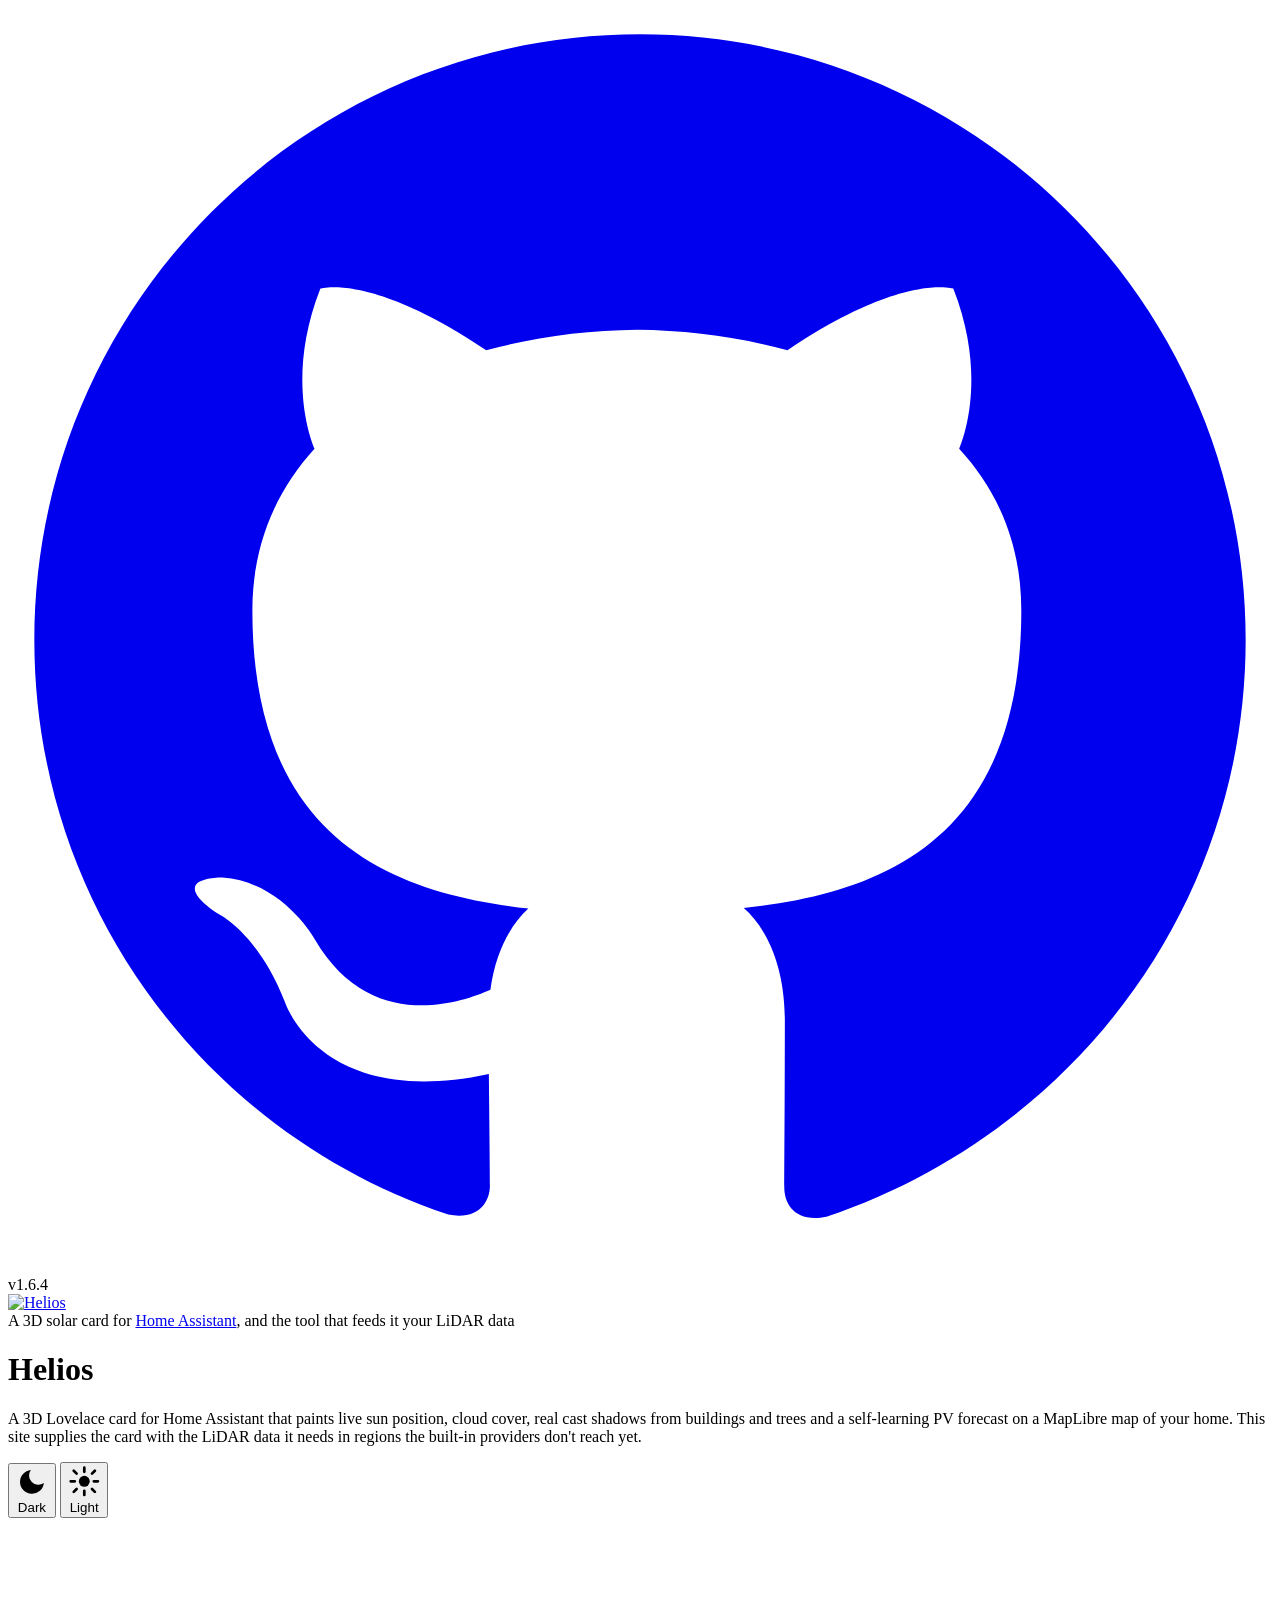
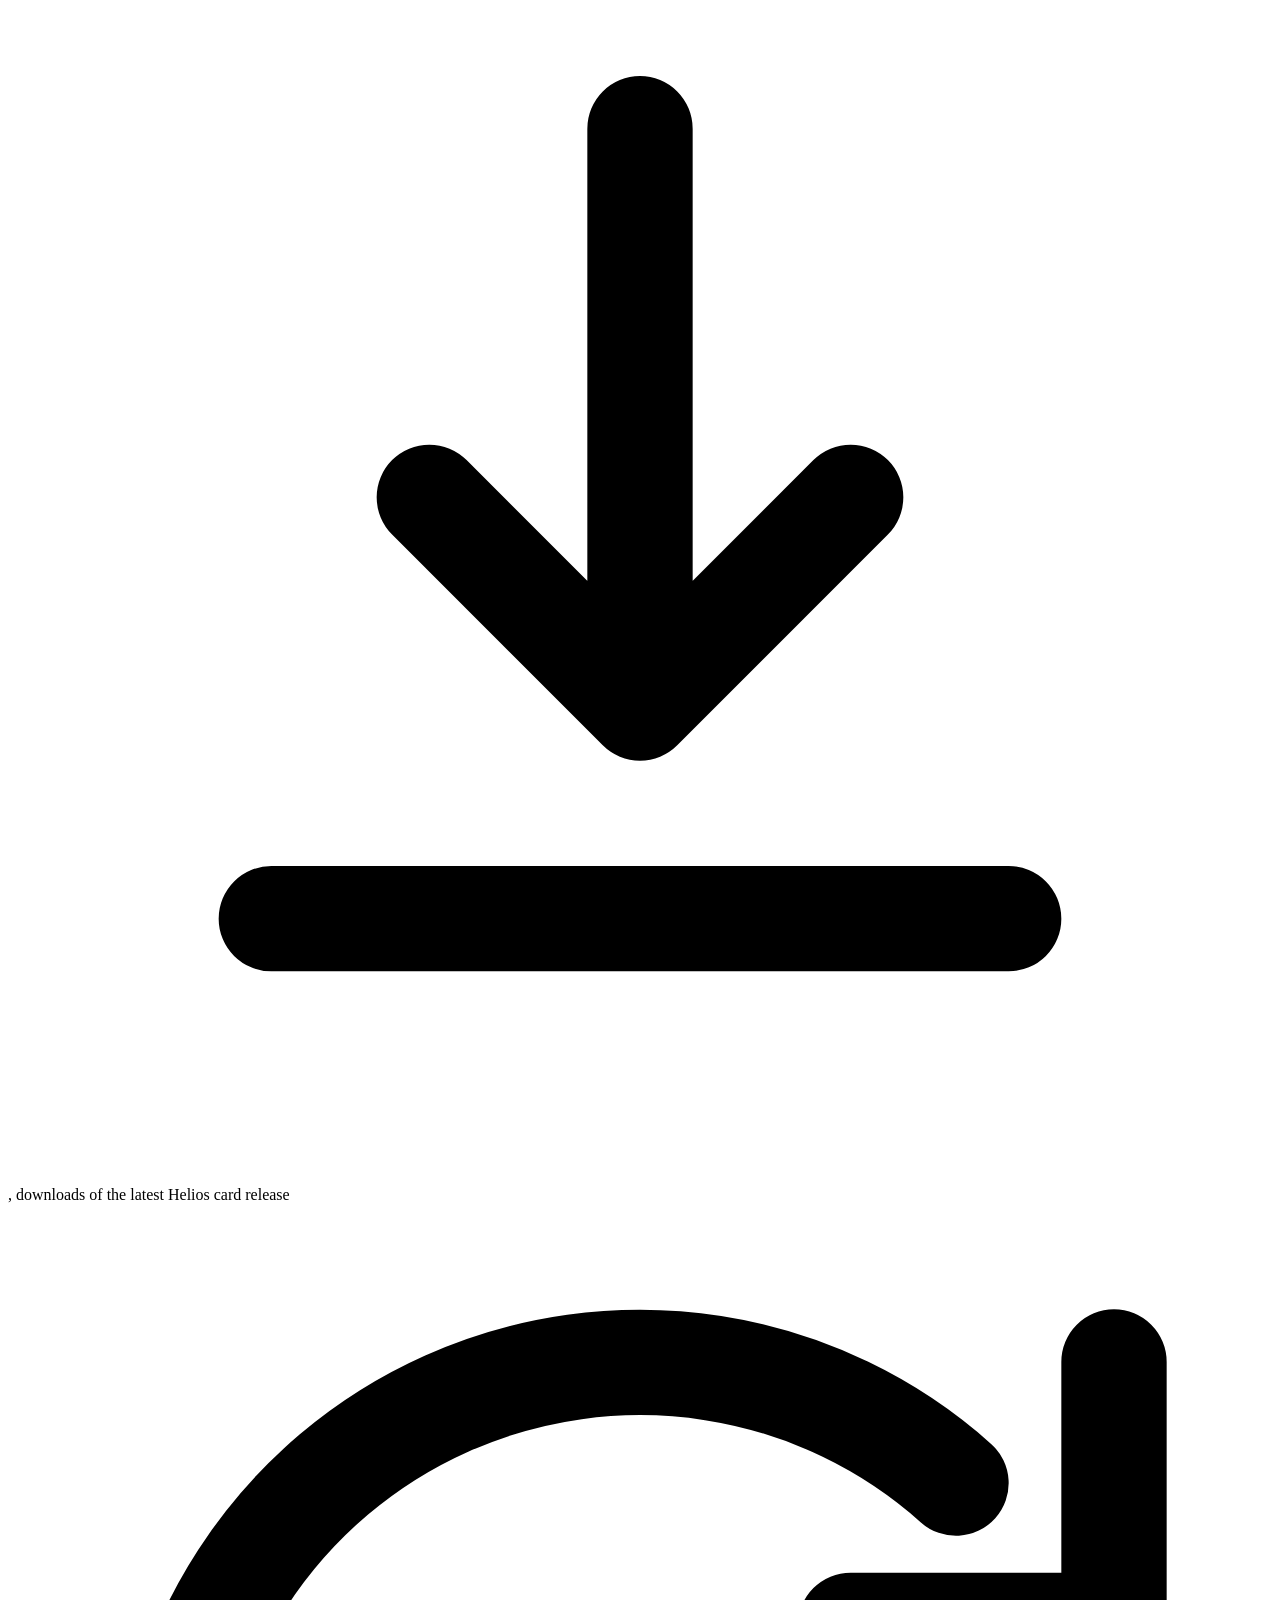
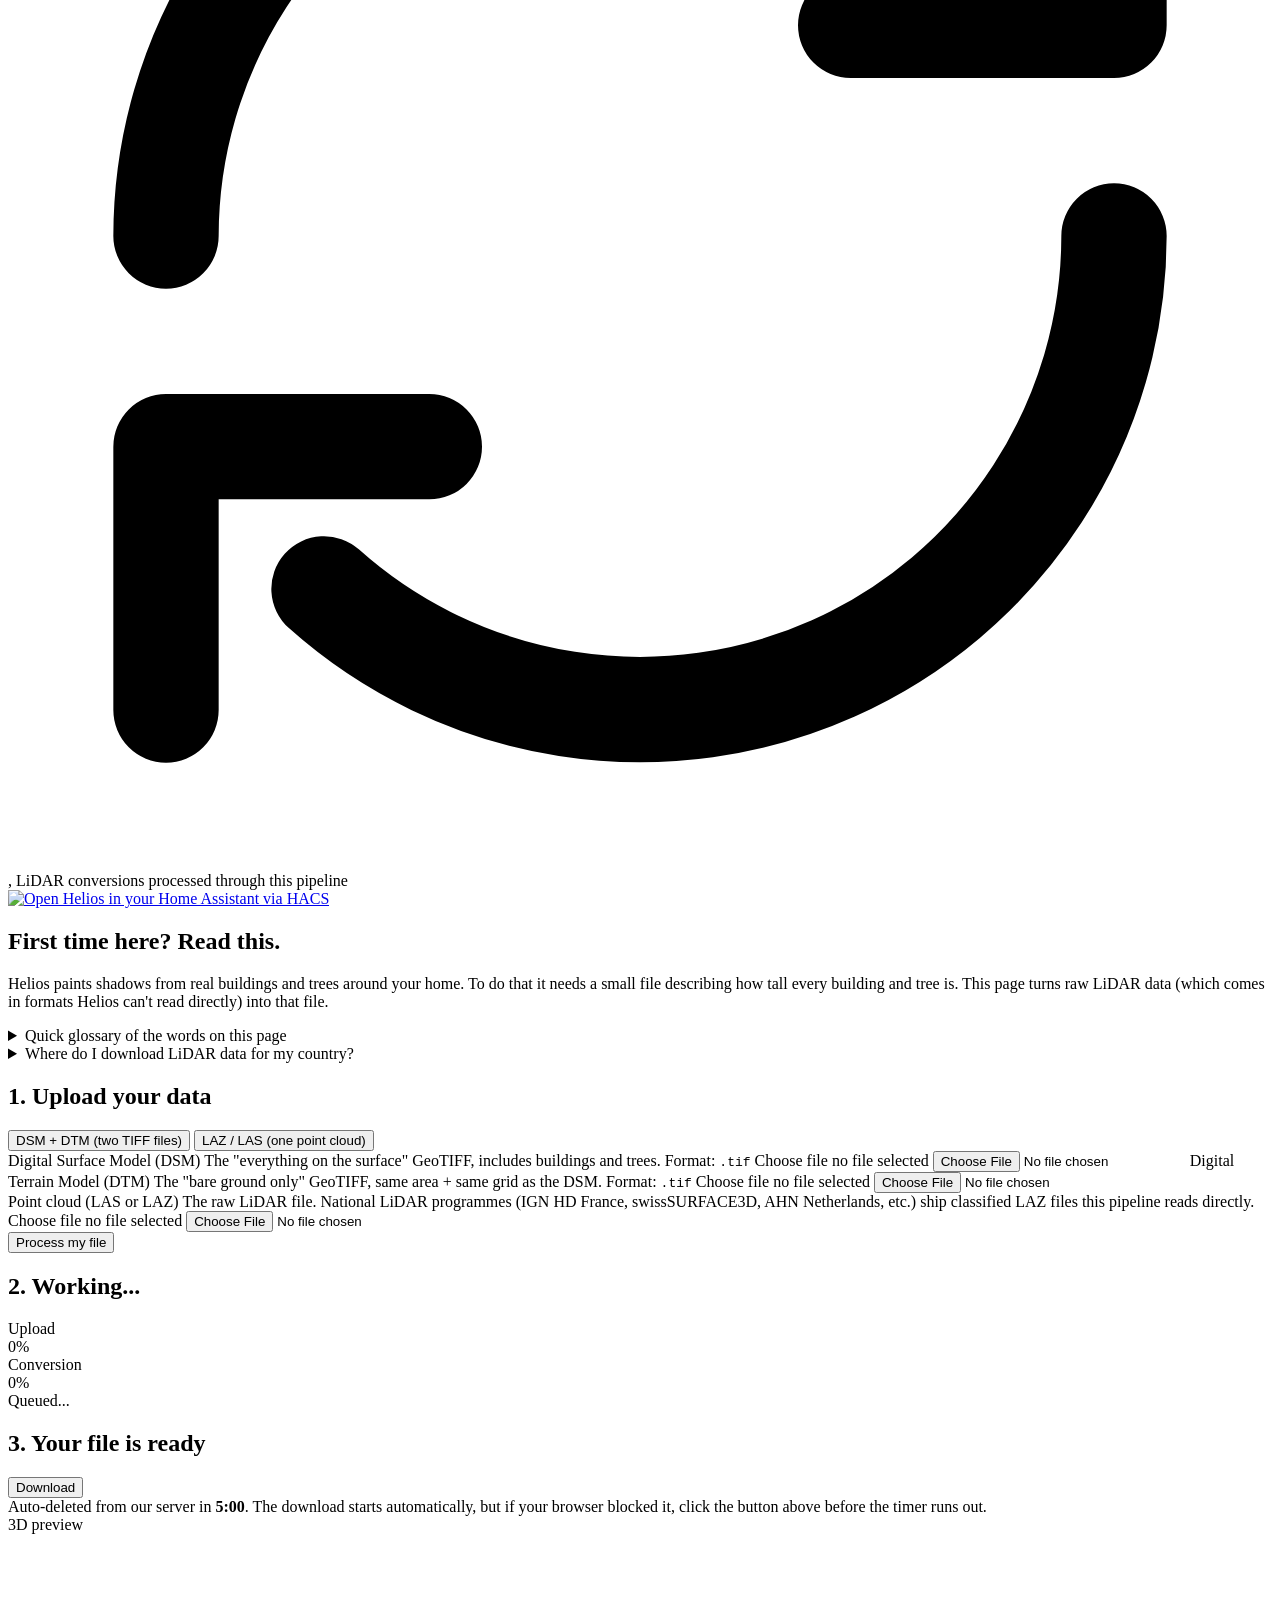
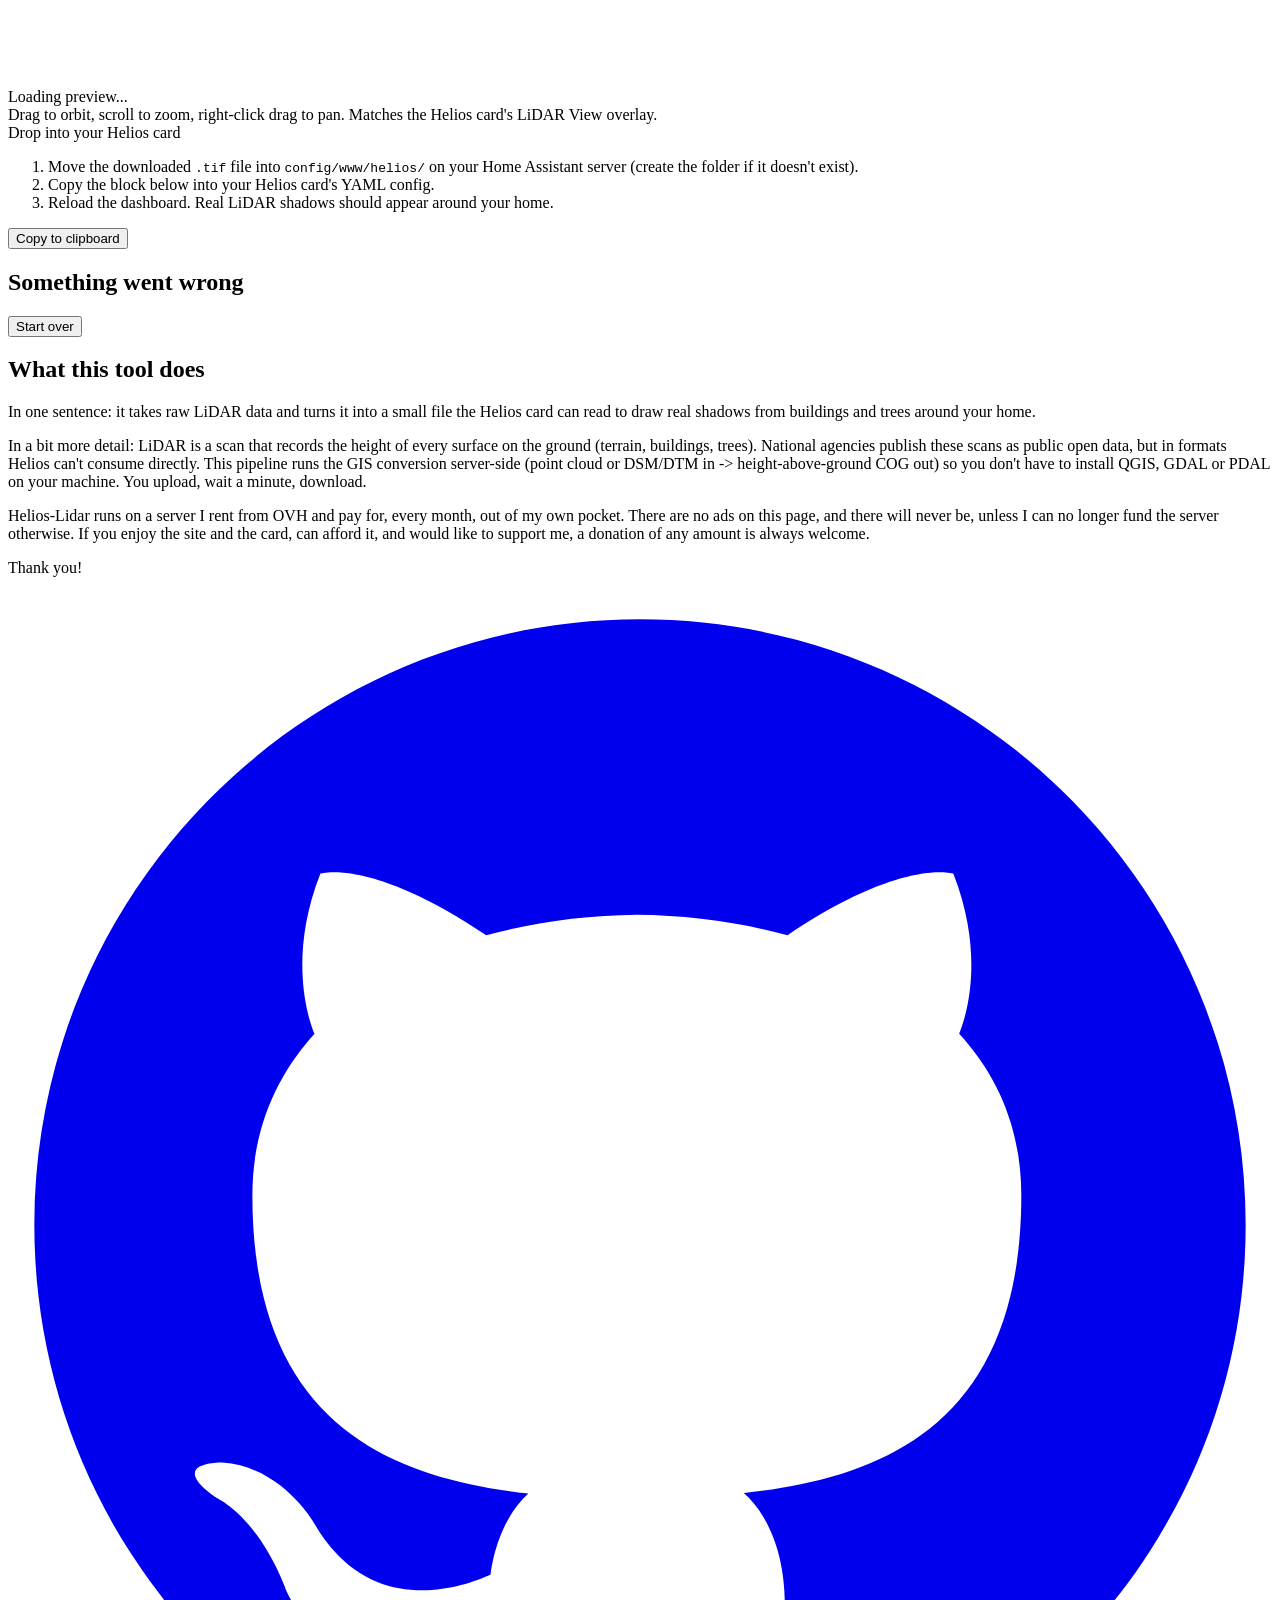
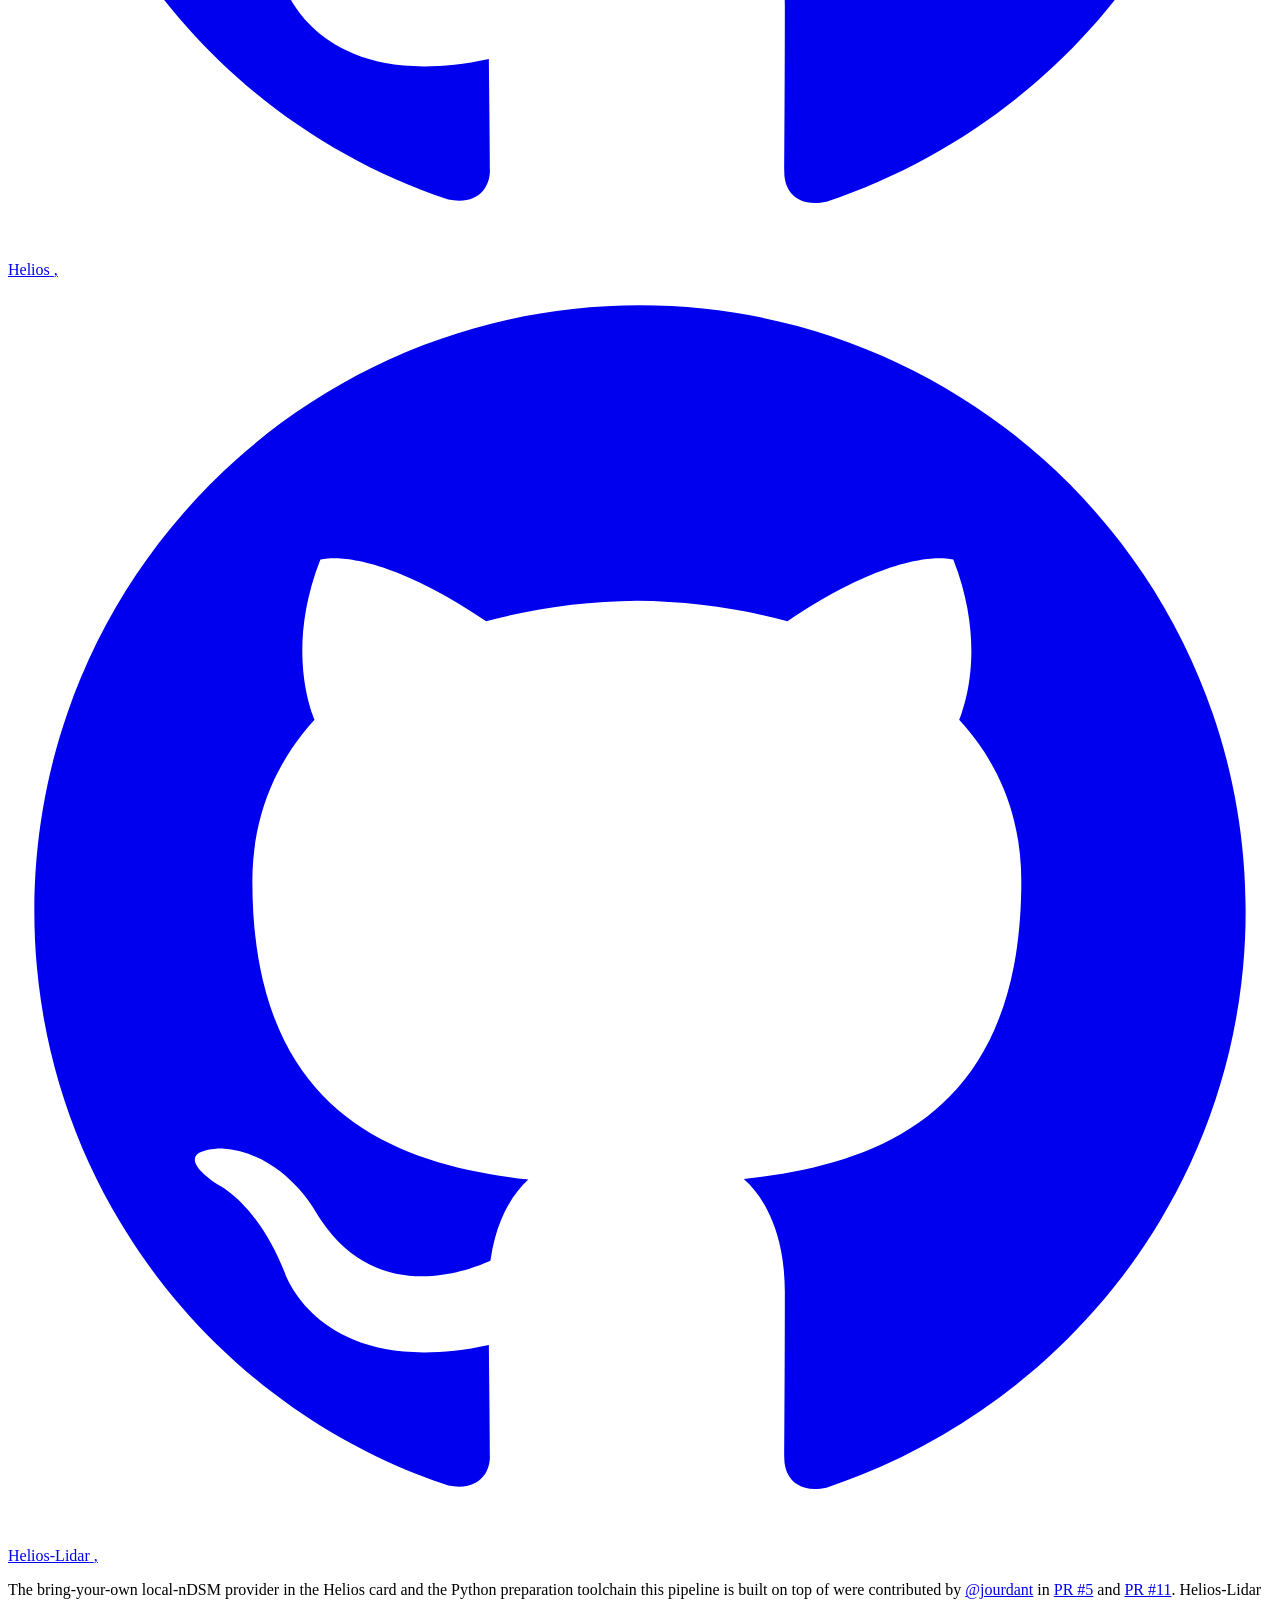
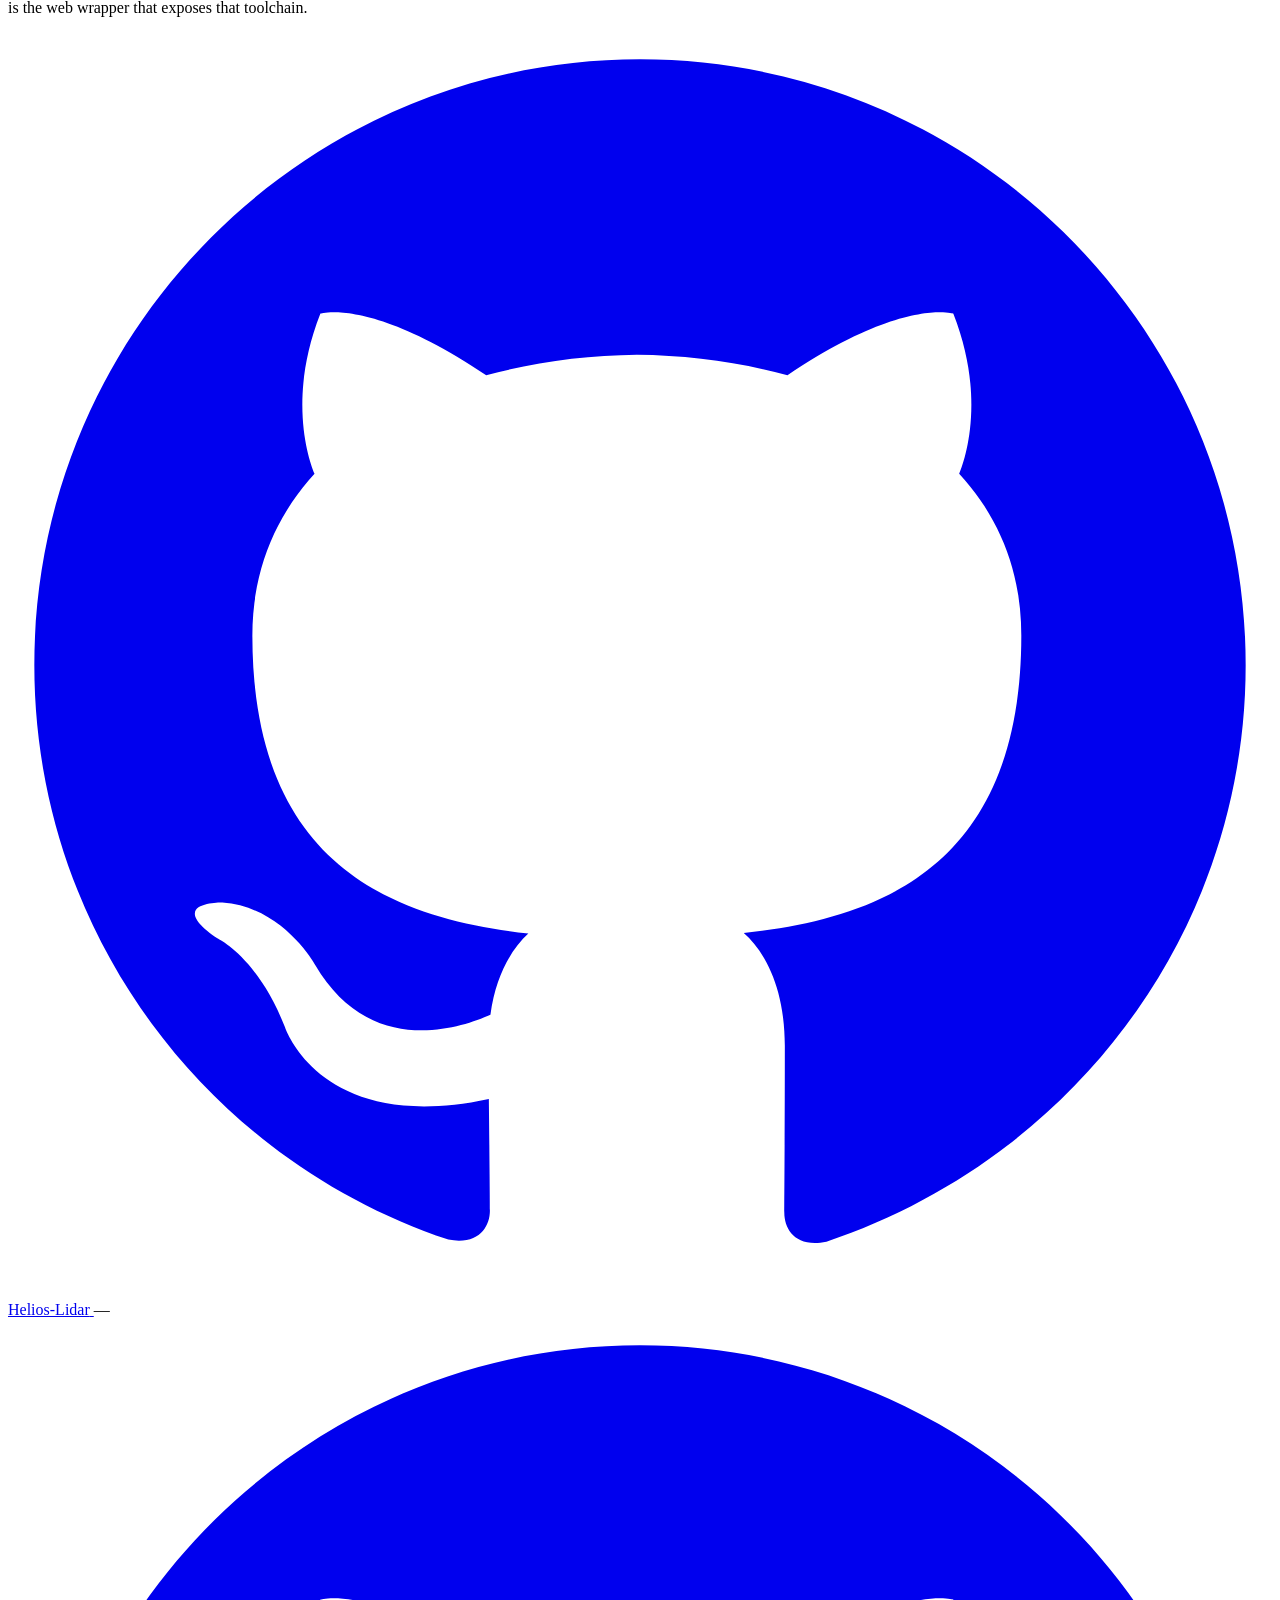
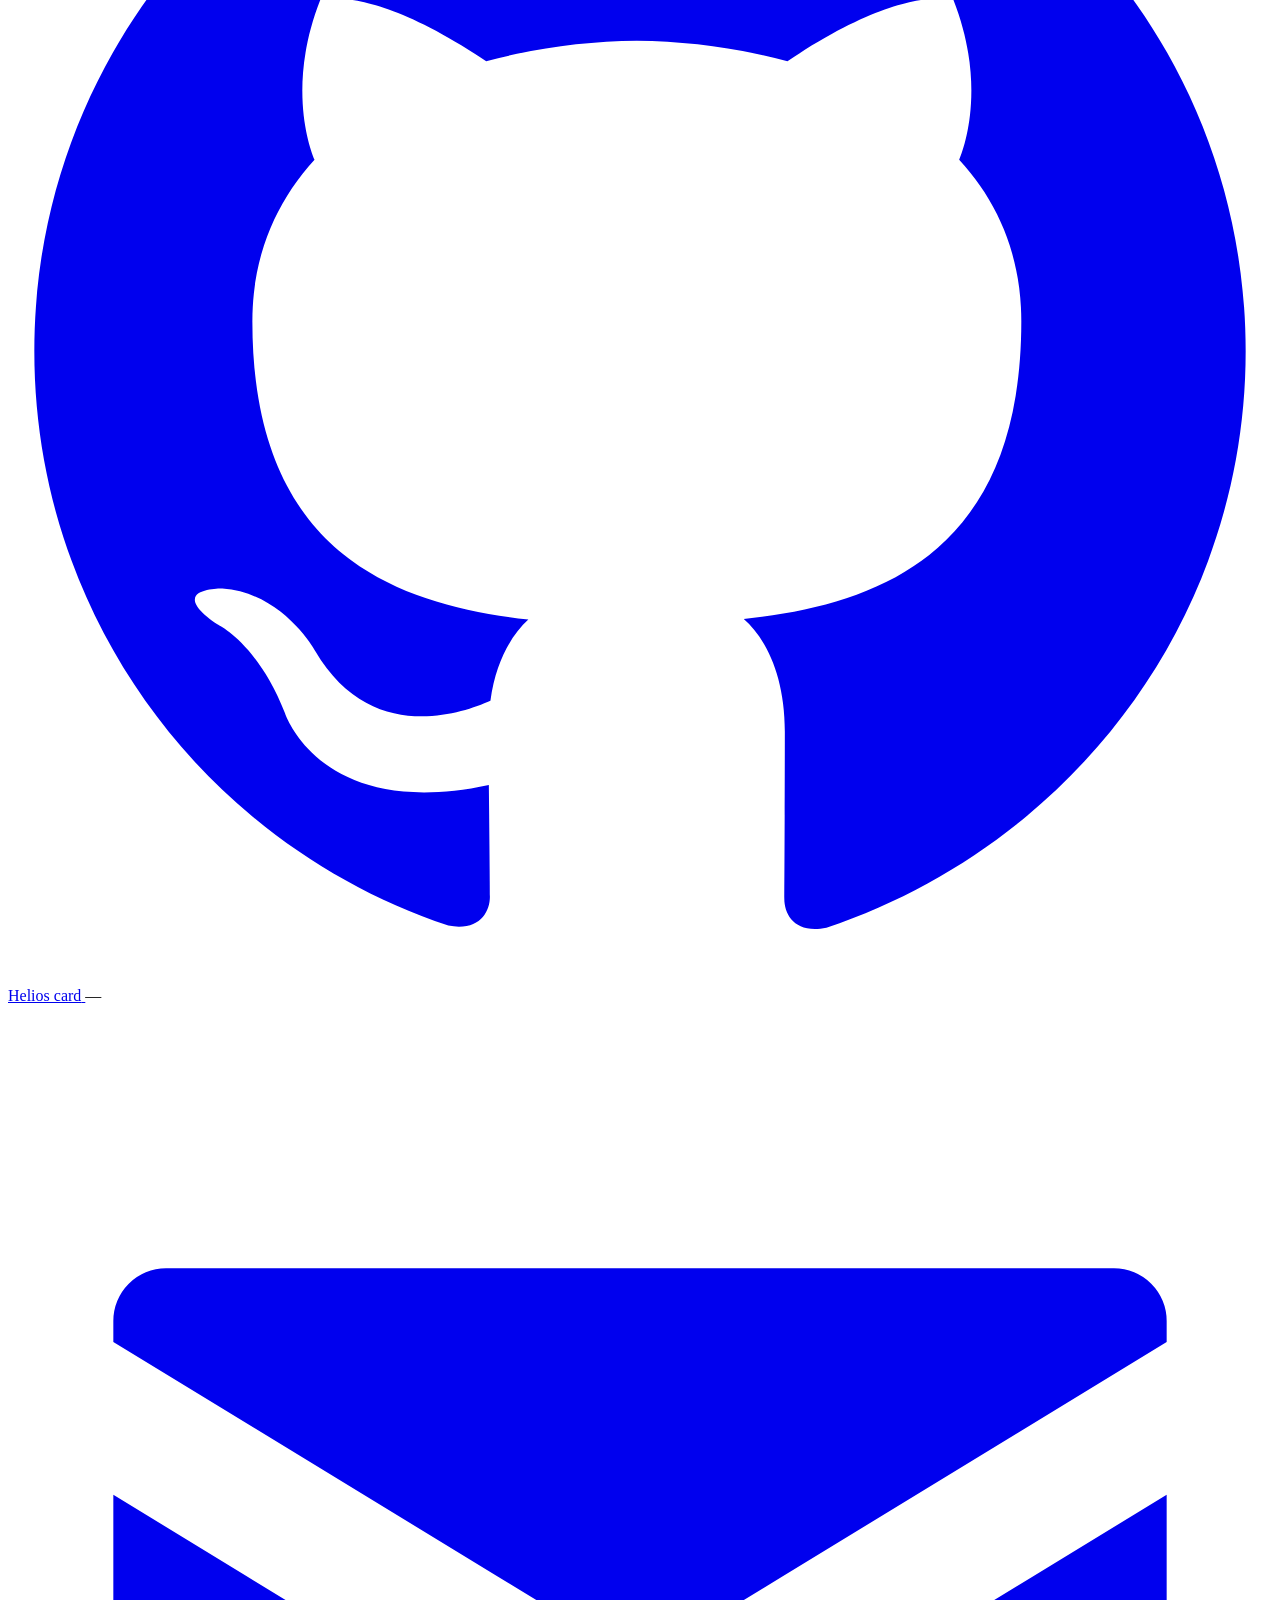
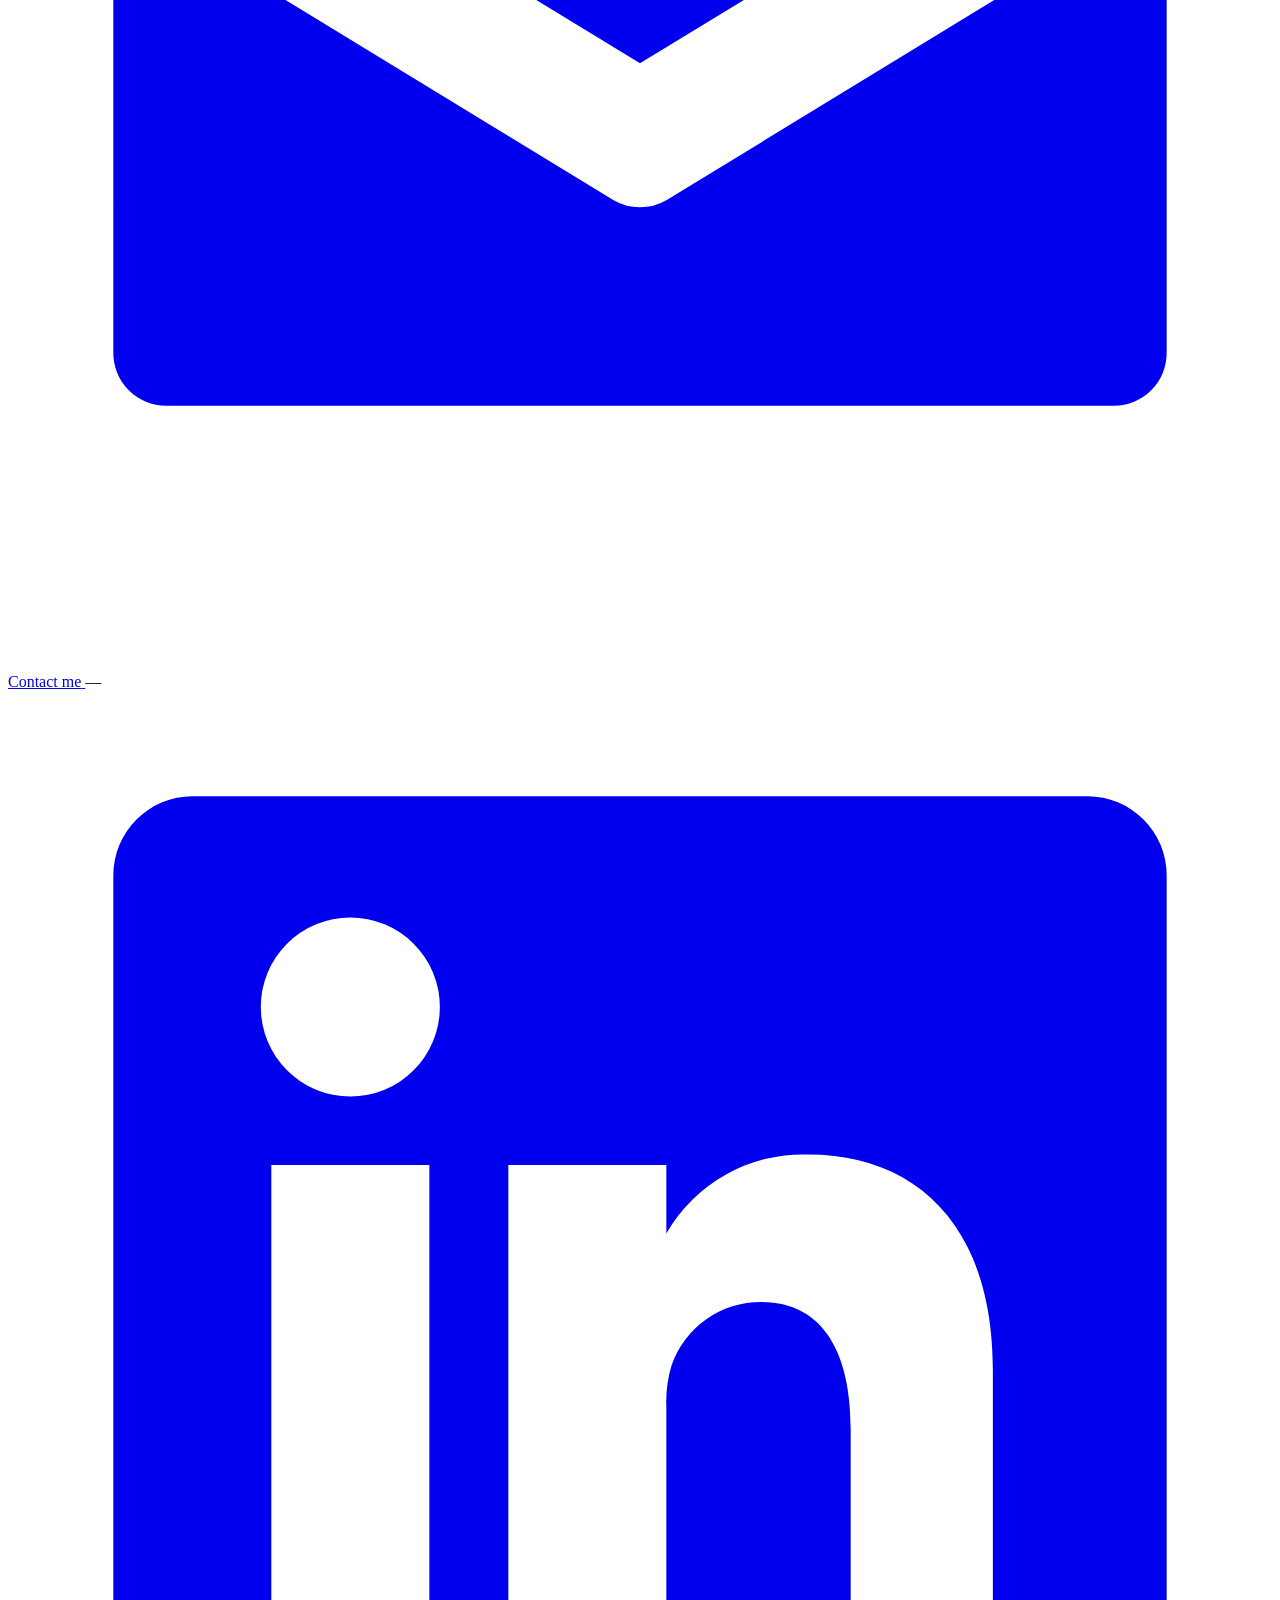
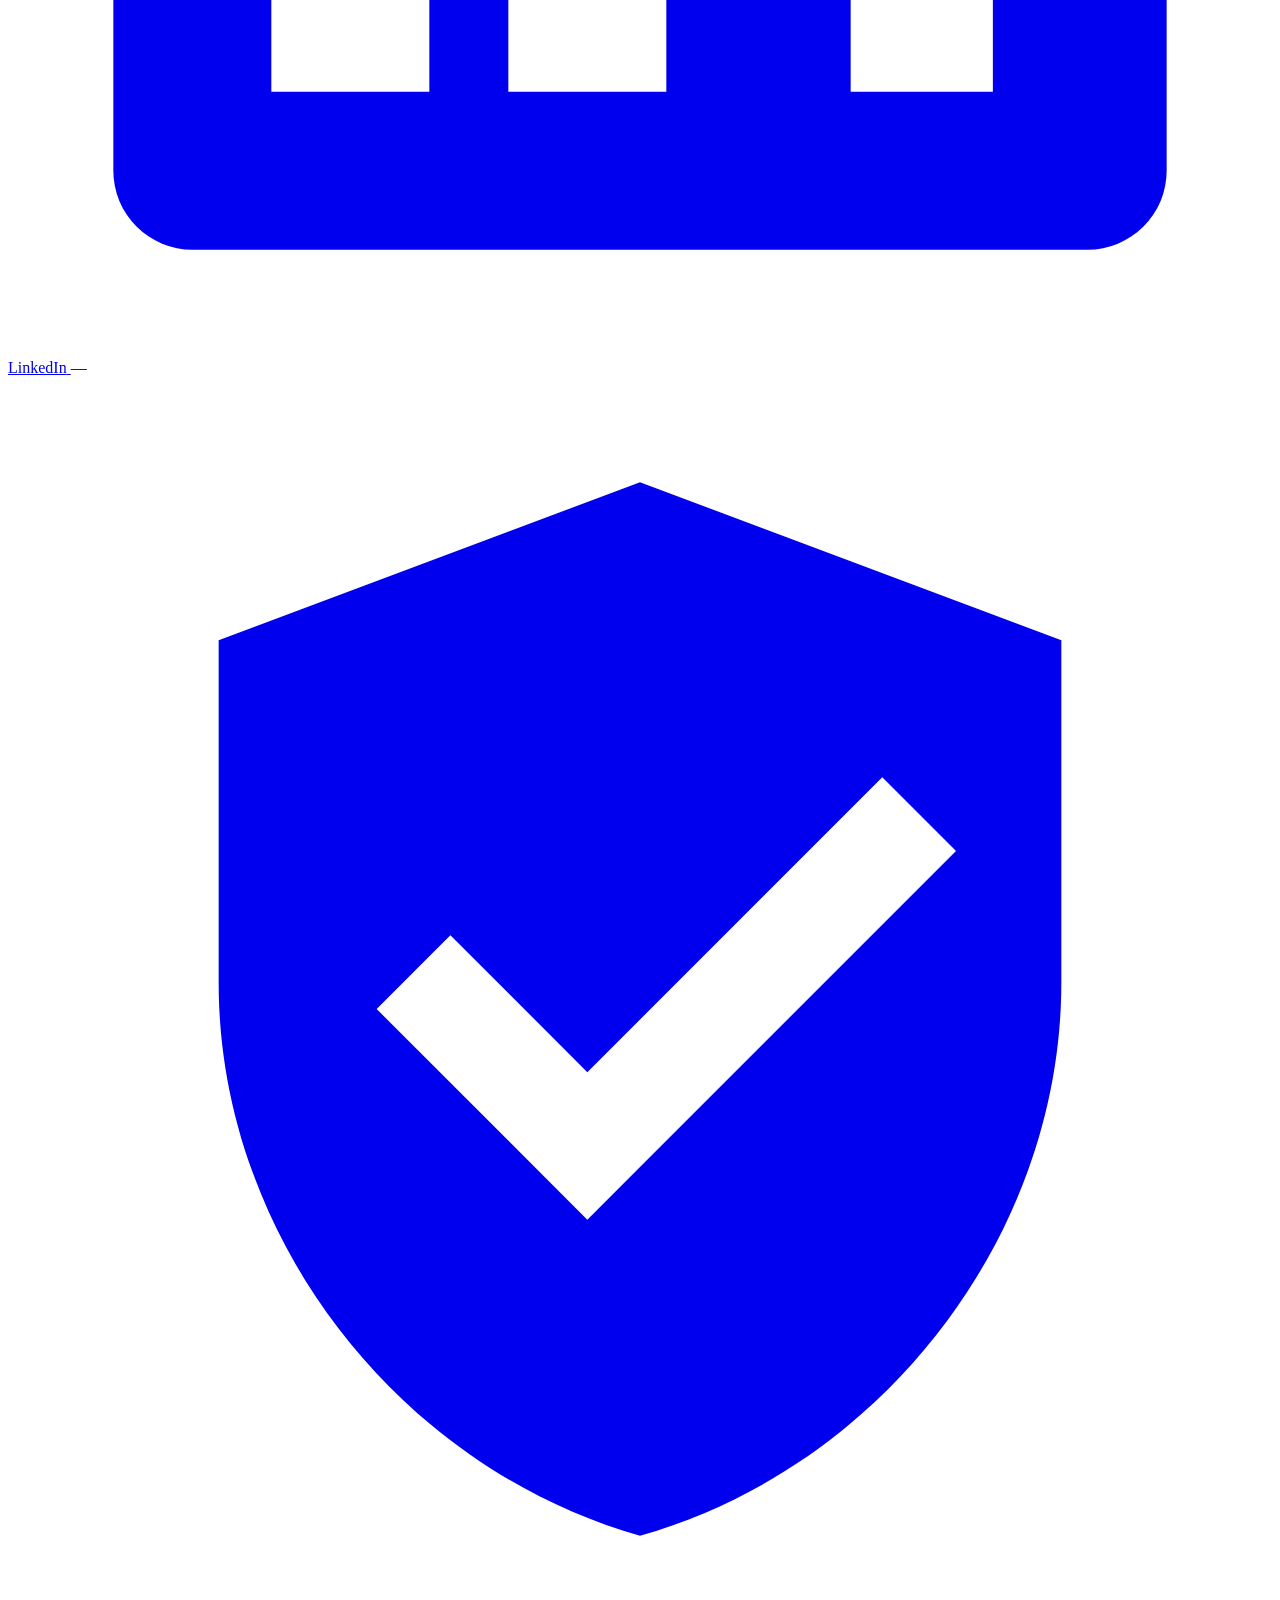
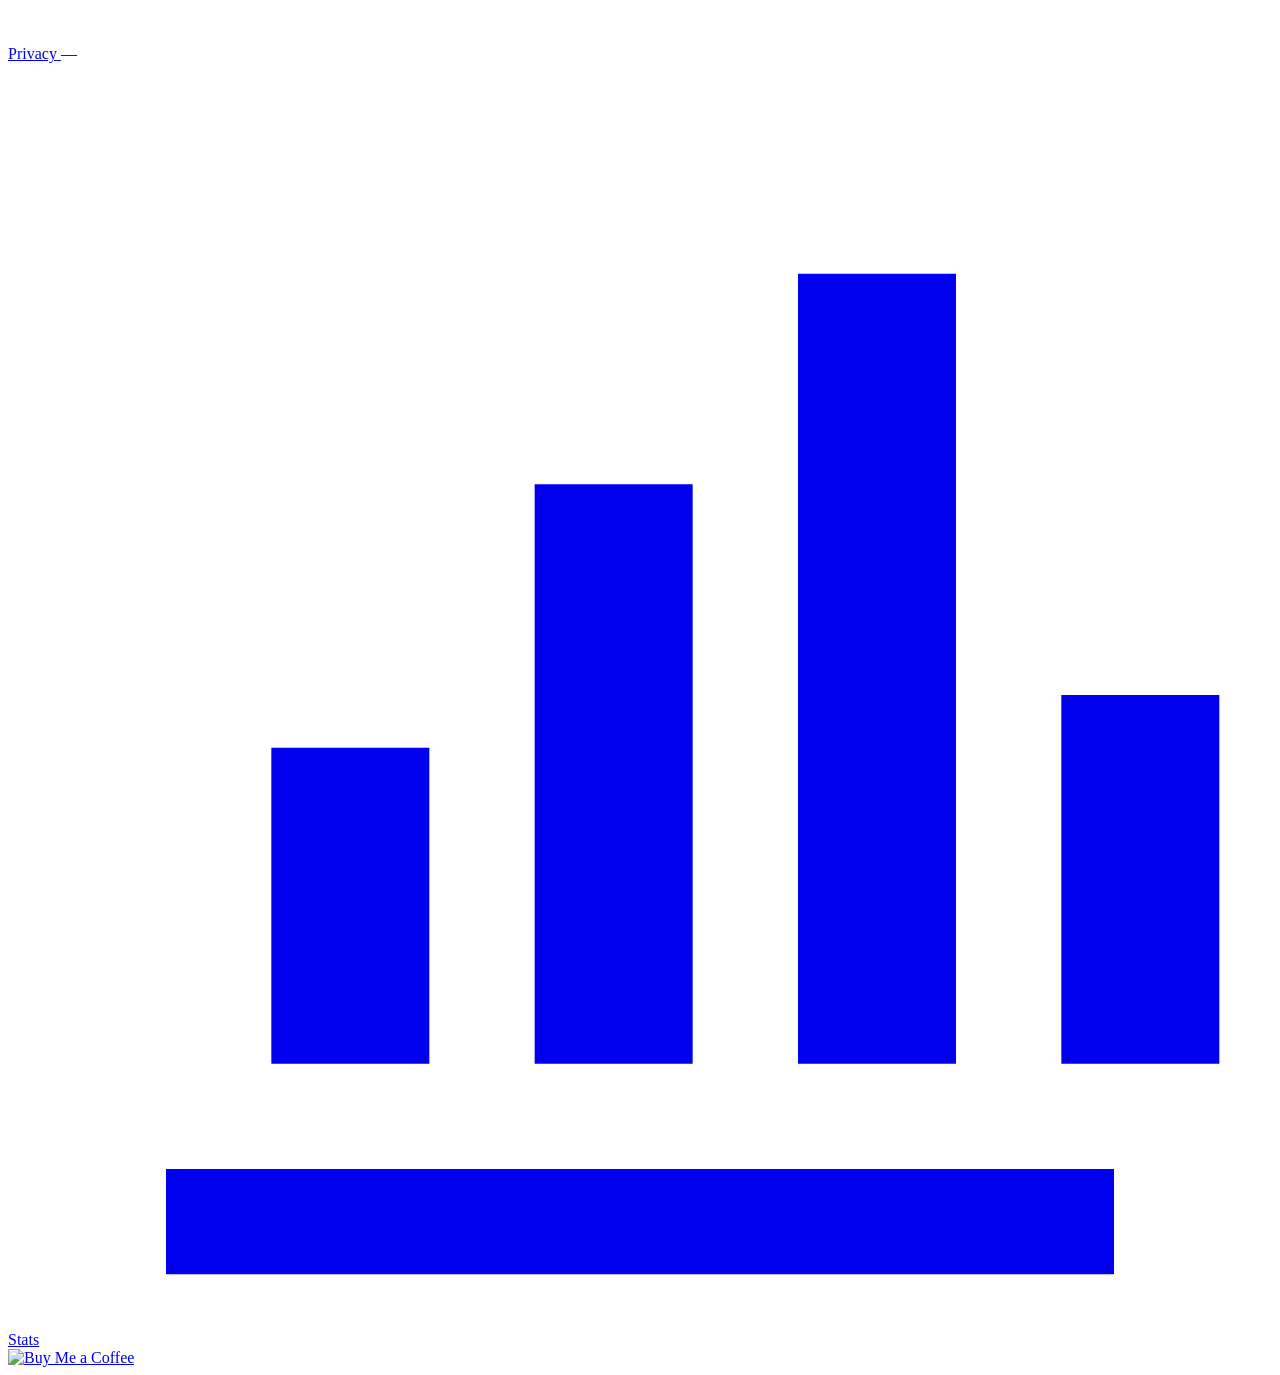
==== frontend/index.html @ 8d49886b "credits broadened to card + site + LinkedIn footer link + USA credit * Credits across 11 locales now" ====
<!DOCTYPE html>
<html lang="en" data-theme="dark">
<head>
  <meta charset="UTF-8">
  <meta name="viewport" content="width=device-width, initial-scale=1.0">

  <!--  Canonical SEO + social-share metadata. Title + description
        are what Google + Bing show in the result snippet; the
        Open Graph + Twitter tags drive the link preview on
        Discord, Slack, Twitter, LinkedIn, Facebook, etc.        -->
  <title>Helios , 3D solar card for Home Assistant + LiDAR conversion</title>
  <meta name="description" content="Helios is a 3D Lovelace card for Home Assistant that paints live sun position, cloud cover, real cast shadows from buildings and trees, and a self-learning PV forecast on a MapLibre map of your home. This site converts your raw LiDAR data (LAZ / LAS or DSM + DTM) into the nDSM Cloud-Optimized GeoTIFF the card needs.">
  <meta name="keywords" content="Home Assistant, Lovelace card, solar, photovoltaic, PV, MapLibre, LiDAR, nDSM, GeoTIFF, COG, shadows, Helios">
  <meta name="author" content="Jérôme Cremoux">
  <meta name="robots" content="index, follow">
  <link rel="canonical" href="https://helios-lidar.org/">

  <!--  Search Console verification token. Issued to the property
        owner by Google; presence proves we control the domain. -->
  <meta name="google-site-verification" content="WZ2gBid739LM_2QPesuHBAnA9tQ35LZ3MgBAOvkZvgk">

  <!--  Open Graph (Facebook, LinkedIn, Discord). -->
  <meta property="og:type" content="website">
  <meta property="og:site_name" content="Helios">
  <meta property="og:title" content="Helios , 3D solar card for Home Assistant + LiDAR conversion">
  <meta property="og:description" content="A 3D Lovelace card for Home Assistant that paints live sun, cloud cover, real cast shadows from buildings and trees, and a self-learning PV forecast on a MapLibre map of your home. This site converts your raw LiDAR data into the file the card needs.">
  <meta property="og:url" content="https://helios-lidar.org/">
  <meta property="og:image" content="https://helios-lidar.org/static/helios-icon.png">

  <!--  Twitter / X. summary_large_image gives the biggest preview. -->
  <meta name="twitter:card" content="summary_large_image">
  <meta name="twitter:title" content="Helios , 3D solar card for Home Assistant + LiDAR conversion">
  <meta name="twitter:description" content="A 3D Lovelace card for Home Assistant that paints live sun, cloud cover, real cast shadows from buildings and trees, and a self-learning PV forecast.">
  <meta name="twitter:image" content="https://helios-lidar.org/static/helios-icon.png">

  <link rel="icon" type="image/png" href="/static/helios-icon.png">
  <link rel="stylesheet" href="/static/style.css">
</head>
<body>
  <!--  Edge blur strips: backdrop-filter only on the outer 40 % of
        each side, mask-gradient fades to zero by the 40 % / 60 %
        viewport marks so the centre stays sharp.                  -->
  <div class="bg-blur bg-blur--left"  aria-hidden="true"></div>
  <div class="bg-blur bg-blur--right" aria-hidden="true"></div>
  <div class="lang-strip">
    <div class="lang-strip-left">
      <a class="repo-link" href="https://github.com/ReikanYsora/Helios" target="_blank" rel="noopener" aria-label="Helios GitHub repository">
        <svg viewBox="0 0 24 24" aria-hidden="true" focusable="false"><path fill="currentColor" d="M12 .5C5.65.5.5 5.65.5 12c0 5.08 3.29 9.39 7.86 10.91.58.11.79-.25.79-.55 0-.27-.01-1.17-.02-2.12-3.2.69-3.87-1.36-3.87-1.36-.52-1.33-1.27-1.68-1.27-1.68-1.04-.71.08-.69.08-.69 1.15.08 1.76 1.18 1.76 1.18 1.02 1.74 2.68 1.24 3.33.95.1-.74.4-1.25.72-1.54-2.55-.29-5.24-1.27-5.24-5.66 0-1.25.45-2.27 1.18-3.07-.12-.29-.51-1.46.11-3.04 0 0 .96-.31 3.15 1.17.91-.25 1.89-.38 2.86-.39.97.01 1.95.14 2.86.39 2.19-1.48 3.15-1.17 3.15-1.17.62 1.58.23 2.75.11 3.04.74.8 1.18 1.82 1.18 3.07 0 4.4-2.7 5.37-5.27 5.65.41.36.78 1.06.78 2.14 0 1.55-.01 2.79-.01 3.17 0 .31.21.67.8.55C20.21 21.38 23.5 17.07 23.5 12 23.5 5.65 18.35.5 12 .5z"/></svg>
      </a>
      <span class="site-version" aria-label="Site version">v1.6.4</span>
    </div>
    <div class="lang-switcher" id="lang-switcher" aria-label="Language"></div>
  </div>
  <main>
    <header>
      <div class="brand-banner">
        <a href="/" aria-label="Helios-Lidar home">
          <img src="/static/helios-icon.png" alt="Helios" class="brand-icon">
        </a>
      </div>
      <div class="brand-strip">
        <span class="brand-strip-text" data-i18n="brandStrip">
          A 3D solar card for
          <a href="https://www.home-assistant.io/" target="_blank" rel="noopener">Home Assistant</a>, and the tool that feeds it your LiDAR data
        </span>
      </div>
      <h1 data-i18n="siteTitle">Helios</h1>
      <p class="lede" data-i18n="lede">
        A 3D Lovelace card for Home Assistant that paints live sun position, cloud cover, real cast shadows from buildings and trees and a self-learning PV forecast on a MapLibre map of your home. This site supplies the card with the LiDAR data it needs in regions the built-in providers don't reach yet.
      </p>
    </header>

    <section class="card" id="about-helios-section">
      <!--  Theme toggle for the live demo card below. Sits flush
            above the demo so readers can flip the embedded card's
            theme in real time before they engage with it.        -->
      <div class="about-theme-toggle" id="about-theme-toggle" role="radiogroup" aria-label="Demo card theme">
        <button type="button" class="theme-btn is-active" role="radio" aria-checked="true" data-theme="dark">
          <svg class="theme-btn-icon" viewBox="0 0 24 24" aria-hidden="true" focusable="false"><path fill="currentColor" d="M21 12.79A9 9 0 1 1 11.21 3a7 7 0 0 0 9.79 9.79z"/></svg>
          <span data-i18n="themeToggleDark">Dark</span>
        </button>
        <button type="button" class="theme-btn"          role="radio" aria-checked="false" data-theme="light">
          <svg class="theme-btn-icon" viewBox="0 0 24 24" aria-hidden="true" focusable="false"><g fill="currentColor"><circle cx="12" cy="12" r="4"/><path d="M12 2v3M12 19v3M4.22 4.22l2.12 2.12M17.66 17.66l2.12 2.12M2 12h3M19 12h3M4.22 19.78l2.12-2.12M17.66 6.34l2.12-2.12" stroke="currentColor" stroke-width="2" stroke-linecap="round"/></g></svg>
          <span data-i18n="themeToggleLight">Light</span>
        </button>
      </div>
      <!--  Live demo of the real Helios card running against a
            mocked Home Assistant `hass` object. demo-mount.js
            (loaded via app.js) appends a <helios-card> to this
            slot.                                                 -->
      <div class="about-demo-wrap" id="demo-card-wrap"></div>
      <!--  Community signals. Latest-version download count from
            the GitHub Releases API + all-time conversions through
            the pipeline.                                          -->
      <div class="about-community" id="about-community">
        <div class="about-community-stat" id="about-community-downloads">
          <svg class="about-community-icon" viewBox="0 0 24 24" aria-hidden="true" focusable="false"><path fill="none" stroke="currentColor" stroke-width="2" stroke-linecap="round" stroke-linejoin="round" d="M12 4v11m0 0l-4-4m4 4l4-4M5 19h14"/></svg>
          <div class="about-community-stat-body">
            <span class="about-community-number" data-stat="downloads">,</span>
            <span class="about-community-label" data-i18n="communityDownloads" data-stat-label="downloads-label">
              downloads of the latest Helios card release
            </span>
          </div>
        </div>
        <div class="about-community-stat" id="about-community-conversions">
          <svg class="about-community-icon" viewBox="0 0 24 24" aria-hidden="true" focusable="false"><g fill="none" stroke="currentColor" stroke-width="2" stroke-linecap="round" stroke-linejoin="round"><path d="M21 12a9 9 0 0 1-15 6.7"/><path d="M3 12a9 9 0 0 1 15-6.7"/><path d="M21 3v5h-5"/><path d="M3 21v-5h5"/></g></svg>
          <div class="about-community-stat-body">
            <span class="about-community-number" data-stat="conversions">,</span>
            <span class="about-community-label" data-i18n="communityConversions">
              LiDAR conversions processed through this pipeline
            </span>
          </div>
        </div>
      </div>
      <!--  "Open in HACS" badge at the very bottom of the section,
            the primary install CTA. Deep-link via my.home-assistant.io
            redirect, lands users on their HA's HACS dialog with the
            Helios repo pre-filled.                                  -->
      <div class="hass-cta-row">
        <a class="hass-open-btn"
           href="https://my.home-assistant.io/redirect/hacs_repository/?owner=ReikanYsora&amp;repository=Helios&amp;category=plugin"
           target="_blank"
           rel="noopener"
           aria-label="Open the Helios repository in your Home Assistant's HACS">
          <img src="https://my.home-assistant.io/badges/hacs_repository.svg" alt="Open Helios in your Home Assistant via HACS">
        </a>
      </div>
    </section>

    <section class="card" id="primer-section">
      <h2 data-i18n="primerH2">First time here? Read this.</h2>
      <p class="section-lead" data-i18n="primerLead">
        Helios paints shadows from real buildings and trees around your
        home. To do that it needs a small file describing how tall every
        building and tree is. This page turns raw LiDAR data (which comes
        in formats Helios can't read directly) into that file.
      </p>

      <details class="help-block" id="help-data">
        <summary data-i18n="helpGlossary">Quick glossary of the words on this page</summary>
        <div class="help-content">
          <dl class="glossary">
            <dt data-i18n="glossaryLidarTerm">LiDAR</dt>
            <dd data-i18n="glossaryLidarDef">
              Light Detection And Ranging. A laser scanner mounted on a
              plane or a satellite shoots pulses at the ground, measures
              how long they take to bounce back, and reconstructs the 3D
              shape of every surface below (ground, buildings, trees).
              National mapping agencies fly LiDAR every few years and
              publish the result as free open data.
            </dd>

            <dt data-i18n="glossaryLasTerm">LAS / LAZ</dt>
            <dd data-i18n="glossaryLasDef">
              The raw output of a LiDAR scan, as a list of points
              (millions of them) with XYZ positions and a tag saying
              what each one is (ground, building, tree, etc.). LAS is
              the uncompressed format, LAZ is the same thing zipped, ~10x
              smaller. National LiDAR programmes hand out LAZ by default.
              <strong>Upload mode "LAZ / LAS"</strong> on this page
              expects one of those files.
            </dd>

            <dt data-i18n="glossaryDsmTerm">DSM (Digital Surface Model)</dt>
            <dd data-i18n="glossaryDsmDef">
              A 2D grid (saved as a <code>.tif</code> GeoTIFF image)
              where every pixel holds the height of the tallest thing at
              that spot, roof of a building, tip of a tree, or bare
              ground if nothing's there.
            </dd>

            <dt data-i18n="glossaryDtmTerm">DTM (Digital Terrain Model)</dt>
            <dd data-i18n="glossaryDtmDef">
              Same kind of grid as a DSM, but it skips everything above
              ground level, the cells hold only the bare-earth elevation.
              <strong>Upload mode "DSM + DTM"</strong> expects both files
              for the same area.
            </dd>

            <dt data-i18n="glossaryNdsmTerm">nDSM (normalised DSM)</dt>
            <dd data-i18n="glossaryNdsmDef">
              <strong>This is the data Helios needs.</strong> It's just
              DSM minus DTM: each cell holds <em>how tall</em> the
              building or tree at that spot is, with zero meaning "no building
              here". This page computes the nDSM for you from either
              upload mode and ships it to you as a COG (see below): one
              <code>.tif</code> file, nDSM content inside.
            </dd>

            <dt data-i18n="glossaryCogTerm">COG (Cloud-Optimized GeoTIFF)</dt>
            <dd data-i18n="glossaryCogDef">
              A file format, not a different kind of data. A COG is a
              regular GeoTIFF stored in a way that lets the Helios card
              fetch only the pixels around your home (not the whole
              file). <strong>The <code>.tif</code> you download from
              this page is an nDSM stored as a COG</strong>, that's the
              one file Helios reads.
            </dd>
          </dl>
        </div>
      </details>

      <details class="help-block">
        <summary data-i18n="helpDownload">Where do I download LiDAR data for my country?</summary>
        <div class="help-content">
          <p class="data-sources-intro" data-i18n="dataSourcesIntro">
            For each country, this section points at a national open-data portal where you can grab the raw LAZ point cloud or the DSM + DTM raster pair, which the pipeline then converts into a Helios-ready nDSM Cloud-Optimized GeoTIFF.
          </p>
          <div class="data-sources-content" id="data-sources-content" data-i18n="dataSourcesLoading">
            Loading the country list...
          </div>
          <p class="data-sources-contribute" data-i18n="dataSourcesContribute">
            This list is community-maintained. If your country is missing,
            edit
            <a href="https://github.com/ReikanYsora/Helios-Lidar/blob/main/LIDAR_SOURCES.md" target="_blank" rel="noopener">LIDAR_SOURCES.md</a>
            on GitHub and open a pull request, the
            <a href="https://github.com/ReikanYsora/Helios-Lidar/blob/main/.github/PULL_REQUEST_TEMPLATE.md" target="_blank" rel="noopener">PR template</a>
            walks you through the format and asks for a screenshot of a
            successful conversion as proof the source actually feeds the
            pipeline.
          </p>
        </div>
      </details>
    </section>

    <section class="card" id="upload-section">
      <h2 data-i18n="uploadH2">1. Upload your data</h2>

      <div class="mode-tabs" role="tablist">
        <button type="button" class="mode-tab active" role="tab" data-mode="raster" data-i18n="modeRaster">DSM + DTM (two TIFF files)</button>
        <button type="button" class="mode-tab" role="tab" data-mode="laz" data-i18n="modeLaz">LAZ / LAS (one point cloud)</button>
      </div>

      <form id="upload-form">
        <div class="mode-panel" id="raster-panel">
          <label class="file-field" for="dsm-input">
            <span class="file-label" data-i18n="dsmLabel">Digital Surface Model (DSM)</span>
            <span class="file-hint" data-i18n="dsmHint">The "everything on the surface" GeoTIFF, includes buildings and trees. Format: <code>.tif</code></span>
            <span class="file-picker-row">
              <span class="file-button" data-i18n="chooseFile">Choose file</span>
              <span class="file-selected" id="dsm-selected" data-i18n="noFile">no file selected</span>
            </span>
            <input type="file" id="dsm-input" name="dsm" accept=".tif,.tiff" class="file-input-hidden">
          </label>

          <label class="file-field" for="dtm-input">
            <span class="file-label" data-i18n="dtmLabel">Digital Terrain Model (DTM)</span>
            <span class="file-hint" data-i18n="dtmHint">The "bare ground only" GeoTIFF, same area + same grid as the DSM. Format: <code>.tif</code></span>
            <span class="file-picker-row">
              <span class="file-button" data-i18n="chooseFile">Choose file</span>
              <span class="file-selected" id="dtm-selected" data-i18n="noFile">no file selected</span>
            </span>
            <input type="file" id="dtm-input" name="dtm" accept=".tif,.tiff" class="file-input-hidden">
          </label>
        </div>

        <div class="mode-panel hidden" id="laz-panel">
          <label class="file-field" for="laz-input">
            <span class="file-label" data-i18n="lazLabel">Point cloud (LAS or LAZ)</span>
            <span class="file-hint" data-i18n="lazHint">
              The raw LiDAR file. National LiDAR programmes (IGN HD France,
              swissSURFACE3D, AHN Netherlands, etc.) ship classified LAZ
              files this pipeline reads directly.
            </span>
            <span class="file-picker-row">
              <span class="file-button" data-i18n="chooseFile">Choose file</span>
              <span class="file-selected" id="laz-selected" data-i18n="noFile">no file selected</span>
            </span>
            <input type="file" id="laz-input" name="laz" accept=".las,.laz" class="file-input-hidden">
          </label>
        </div>

        <div class="action-row">
          <button type="submit" id="submit-button" data-i18n="processButton">Process my file</button>
        </div>
      </form>
    </section>

    <section class="card hidden" id="status-section">
      <h2 id="working-h2" data-i18n="workingH2">2. Working...</h2>

      <div class="progress-row">
        <label class="progress-label" data-i18n="uploadLabel">Upload</label>
        <div class="progress-bar"><div class="progress-fill" id="upload-fill"></div></div>
        <span class="progress-pct" id="upload-pct">0%</span>
      </div>

      <div class="progress-row">
        <label class="progress-label" data-i18n="conversionLabel">Conversion</label>
        <div class="progress-bar"><div class="progress-fill" id="process-fill"></div></div>
        <span class="progress-pct" id="process-pct">0%</span>
      </div>

      <div class="status-detail">
        <span id="status-message" data-i18n="queued">Queued...</span>
        <span class="job-id" id="status-job-id"></span>
      </div>
    </section>

    <section class="card hidden" id="result-section">
      <h2 data-i18n="resultH2">3. Your file is ready</h2>

      <div class="result-block">
        <div class="action-row">
          <button type="button" class="primary-button" id="download-button" data-i18n="downloadButton">Download</button>
        </div>
        <div class="result-meta" id="result-meta"></div>
        <div class="ttl-row">
          <span data-i18n="autoDeletedPrefix">Auto-deleted from our server in</span>
          <strong id="countdown" class="countdown">5:00</strong>.
          <span data-i18n="autoDeletedHint">The download starts automatically, but if your browser blocked it, click the button above before the timer runs out.</span>
        </div>
      </div>

      <div class="result-block">
        <label class="result-label" data-i18n="preview3D">3D preview</label>
        <div class="viewer-wrap">
          <canvas id="viewer-canvas"></canvas>
          <div class="viewer-loading" id="viewer-loading" data-i18n="viewerLoading">Loading preview...</div>
          <div class="viewer-stats" id="viewer-stats"></div>
        </div>
        <div class="viewer-hint" data-i18n="viewerHint">
          Drag to orbit, scroll to zoom, right-click drag to pan. Matches the
          Helios card's LiDAR View overlay.
        </div>
      </div>

      <div class="result-block">
        <label class="result-label" data-i18n="dropIntoHelios">Drop into your Helios card</label>
        <ol class="snippet-howto">
          <li data-i18n="howto1">Move the downloaded <code>.tif</code> file into
            <code>config/www/helios/</code> on your Home Assistant
            server (create the folder if it doesn't exist).</li>
          <li data-i18n="howto2">Copy the block below into your Helios card's YAML config.</li>
          <li data-i18n="howto3">Reload the dashboard. Real LiDAR shadows should appear
            around your home.</li>
        </ol>
        <pre class="snippet" id="result-snippet"></pre>
        <div class="action-row">
          <button type="button" class="copy-button" id="copy-snippet" data-i18n="copyButton">Copy to clipboard</button>
        </div>
      </div>
    </section>

    <section class="card hidden" id="error-section">
      <h2 data-i18n="errorH2">Something went wrong</h2>
      <div class="error-message" id="error-message"></div>
      <button type="button" class="secondary-button" id="error-restart" data-i18n="startOver">Start over</button>
    </section>

    <section class="card explainer">
      <h2 data-i18n="explainerH2">What this tool does</h2>
      <p data-i18n="explainer1">
        In one sentence: it takes raw LiDAR data and turns it into a small
        file the Helios card can read to draw real shadows from buildings and
        trees around your home.
      </p>
      <p data-i18n="explainer2">
        In a bit more detail: LiDAR is a scan that records the height of
        every surface on the ground (terrain, buildings, trees). National
        agencies publish these scans as public open data, but in formats
        Helios can't consume directly. This pipeline runs the GIS conversion
        server-side (point cloud or DSM/DTM in -> height-above-ground COG
        out) so you don't have to install QGIS, GDAL or PDAL on your
        machine. You upload, wait a minute, download.
      </p>
      <p class="hosting-note" data-i18n="hostingNote">
        Helios-Lidar runs on a server I rent from OVH and pay for, every
        month, out of my own pocket. There are no ads on this page, and
        there will never be, unless I can no longer fund the server
        otherwise. If you enjoy the site and the card, can afford it,
        and would like to support me, a donation of any amount is always
        welcome.
      </p>
      <p class="thanks-line" data-i18n="thanks">Thank you!</p>
      <!--  GitHub stars row: two buttons pulling the live star
            count from api.github.com on load; click opens the repo
            in a new tab where the visitor can hit the Star button
            one click in.                                          -->
      <div class="gh-stars-row" id="gh-stars-row">
        <a class="gh-star-btn" href="https://github.com/ReikanYsora/Helios" target="_blank" rel="noopener" data-gh-repo="ReikanYsora/Helios" aria-label="Star Helios on GitHub">
          <svg viewBox="0 0 24 24" aria-hidden="true" focusable="false"><path fill="currentColor" d="M12 .5C5.65.5.5 5.65.5 12c0 5.08 3.29 9.39 7.86 10.91.58.11.79-.25.79-.55 0-.27-.01-1.17-.02-2.12-3.2.69-3.87-1.36-3.87-1.36-.52-1.33-1.27-1.68-1.27-1.68-1.04-.71.08-.69.08-.69 1.15.08 1.76 1.18 1.76 1.18 1.02 1.74 2.68 1.24 3.33.95.1-.74.4-1.25.72-1.54-2.55-.29-5.24-1.27-5.24-5.66 0-1.25.45-2.27 1.18-3.07-.12-.29-.51-1.46.11-3.04 0 0 .96-.31 3.15 1.17.91-.25 1.89-.38 2.86-.39.97.01 1.95.14 2.86.39 2.19-1.48 3.15-1.17 3.15-1.17.62 1.58.23 2.75.11 3.04.74.8 1.18 1.82 1.18 3.07 0 4.4-2.7 5.37-5.27 5.65.41.36.78 1.06.78 2.14 0 1.55-.01 2.79-.01 3.17 0 .31.21.67.8.55C20.21 21.38 23.5 17.07 23.5 12 23.5 5.65 18.35.5 12 .5z"/></svg>
          <span class="gh-star-name">Helios</span>
          <span class="gh-star-count" data-loading="true">,</span>
        </a>
        <a class="gh-star-btn" href="https://github.com/ReikanYsora/Helios-Lidar" target="_blank" rel="noopener" data-gh-repo="ReikanYsora/Helios-Lidar" aria-label="Star Helios-Lidar on GitHub">
          <svg viewBox="0 0 24 24" aria-hidden="true" focusable="false"><path fill="currentColor" d="M12 .5C5.65.5.5 5.65.5 12c0 5.08 3.29 9.39 7.86 10.91.58.11.79-.25.79-.55 0-.27-.01-1.17-.02-2.12-3.2.69-3.87-1.36-3.87-1.36-.52-1.33-1.27-1.68-1.27-1.68-1.04-.71.08-.69.08-.69 1.15.08 1.76 1.18 1.76 1.18 1.02 1.74 2.68 1.24 3.33.95.1-.74.4-1.25.72-1.54-2.55-.29-5.24-1.27-5.24-5.66 0-1.25.45-2.27 1.18-3.07-.12-.29-.51-1.46.11-3.04 0 0 .96-.31 3.15 1.17.91-.25 1.89-.38 2.86-.39.97.01 1.95.14 2.86.39 2.19-1.48 3.15-1.17 3.15-1.17.62 1.58.23 2.75.11 3.04.74.8 1.18 1.82 1.18 3.07 0 4.4-2.7 5.37-5.27 5.65.41.36.78 1.06.78 2.14 0 1.55-.01 2.79-.01 3.17 0 .31.21.67.8.55C20.21 21.38 23.5 17.07 23.5 12 23.5 5.65 18.35.5 12 .5z"/></svg>
          <span class="gh-star-name">Helios-Lidar</span>
          <span class="gh-star-count" data-loading="true">,</span>
        </a>
      </div>
      <p class="credits" data-i18n="credits">
        The bring-your-own local-nDSM provider in the Helios card and the
        Python preparation toolchain this pipeline is built on top of were
        contributed by <a href="https://github.com/jourdant" target="_blank" rel="noopener">@jourdant</a>
        in <a href="https://github.com/ReikanYsora/Helios/pull/5" target="_blank" rel="noopener">PR #5</a>
        and <a href="https://github.com/ReikanYsora/Helios/pull/11" target="_blank" rel="noopener">PR #11</a>.
        Helios-Lidar is the web wrapper that exposes that toolchain.
      </p>
    </section>
  </main>

  <footer class="footer-glow">
    <div class="footer-inner">
      <a class="footer-link" href="https://github.com/ReikanYsora/Helios-Lidar" target="_blank" rel="noopener">
        <svg class="footer-link-icon" viewBox="0 0 24 24" aria-hidden="true" focusable="false"><path fill="currentColor" d="M12 .5C5.65.5.5 5.65.5 12c0 5.08 3.29 9.39 7.86 10.91.58.11.79-.25.79-.55 0-.27-.01-1.17-.02-2.12-3.2.69-3.87-1.36-3.87-1.36-.52-1.33-1.27-1.68-1.27-1.68-1.04-.71.08-.69.08-.69 1.15.08 1.76 1.18 1.76 1.18 1.02 1.74 2.68 1.24 3.33.95.1-.74.4-1.25.72-1.54-2.55-.29-5.24-1.27-5.24-5.66 0-1.25.45-2.27 1.18-3.07-.12-.29-.51-1.46.11-3.04 0 0 .96-.31 3.15 1.17.91-.25 1.89-.38 2.86-.39.97.01 1.95.14 2.86.39 2.19-1.48 3.15-1.17 3.15-1.17.62 1.58.23 2.75.11 3.04.74.8 1.18 1.82 1.18 3.07 0 4.4-2.7 5.37-5.27 5.65.41.36.78 1.06.78 2.14 0 1.55-.01 2.79-.01 3.17 0 .31.21.67.8.55C20.21 21.38 23.5 17.07 23.5 12 23.5 5.65 18.35.5 12 .5z"/></svg>
        <span data-i18n="footerSource">Helios-Lidar</span>
      </a>
      <span class="sep">&mdash;</span>
      <a class="footer-link" href="https://github.com/ReikanYsora/Helios" target="_blank" rel="noopener">
        <svg class="footer-link-icon" viewBox="0 0 24 24" aria-hidden="true" focusable="false"><path fill="currentColor" d="M12 .5C5.65.5.5 5.65.5 12c0 5.08 3.29 9.39 7.86 10.91.58.11.79-.25.79-.55 0-.27-.01-1.17-.02-2.12-3.2.69-3.87-1.36-3.87-1.36-.52-1.33-1.27-1.68-1.27-1.68-1.04-.71.08-.69.08-.69 1.15.08 1.76 1.18 1.76 1.18 1.02 1.74 2.68 1.24 3.33.95.1-.74.4-1.25.72-1.54-2.55-.29-5.24-1.27-5.24-5.66 0-1.25.45-2.27 1.18-3.07-.12-.29-.51-1.46.11-3.04 0 0 .96-.31 3.15 1.17.91-.25 1.89-.38 2.86-.39.97.01 1.95.14 2.86.39 2.19-1.48 3.15-1.17 3.15-1.17.62 1.58.23 2.75.11 3.04.74.8 1.18 1.82 1.18 3.07 0 4.4-2.7 5.37-5.27 5.65.41.36.78 1.06.78 2.14 0 1.55-.01 2.79-.01 3.17 0 .31.21.67.8.55C20.21 21.38 23.5 17.07 23.5 12 23.5 5.65 18.35.5 12 .5z"/></svg>
        <span data-i18n="footerHeliosCard">Helios card</span>
      </a>
      <span class="sep">&mdash;</span>
      <a class="footer-link" href="mailto:jcremoux@gmail.com">
        <svg class="footer-link-icon" viewBox="0 0 24 24" aria-hidden="true" focusable="false"><path fill="currentColor" d="M3 5h18a1 1 0 0 1 1 1v.4l-10 6.1L2 6.4V6a1 1 0 0 1 1-1zm19 4.3V18a1 1 0 0 1-1 1H3a1 1 0 0 1-1-1V9.3l9.5 5.8a1 1 0 0 0 1 0L22 9.3z"/></svg>
        <span data-i18n="contactMe">Contact me</span>
      </a>
      <span class="sep">&mdash;</span>
      <a class="footer-link" href="https://fr.linkedin.com/in/jerome-cremoux" target="_blank" rel="noopener">
        <svg class="footer-link-icon" viewBox="0 0 24 24" aria-hidden="true" focusable="false"><path fill="currentColor" d="M20.5 2h-17A1.5 1.5 0 0 0 2 3.5v17A1.5 1.5 0 0 0 3.5 22h17a1.5 1.5 0 0 0 1.5-1.5v-17A1.5 1.5 0 0 0 20.5 2zM8 19H5V9h3v10zM6.5 7.7A1.7 1.7 0 1 1 8.2 6a1.7 1.7 0 0 1-1.7 1.7zM19 19h-3v-5c0-1.4-.5-2.4-1.7-2.4a1.8 1.8 0 0 0-1.7 1.2 2.4 2.4 0 0 0-.1.8V19h-3V9h3v1.3a3 3 0 0 1 2.7-1.5c2 0 3.5 1.3 3.5 4.1V19z"/></svg>
        <span>LinkedIn</span>
      </a>
      <span class="sep">&mdash;</span>
      <a class="footer-link" href="/privacy">
        <svg class="footer-link-icon" viewBox="0 0 24 24" aria-hidden="true" focusable="false"><path fill="currentColor" d="M12 2 4 5v6.5c0 4.8 3.4 9.2 8 10.5 4.6-1.3 8-5.7 8-10.5V5l-8-3zm-1 14-4-4 1.4-1.4 2.6 2.6 5.6-5.6L18 9l-7 7z"/></svg>
        <span data-i18n="footerPrivacy">Privacy</span>
      </a>
      <span class="sep">&mdash;</span>
      <a class="footer-link" href="/stats">
        <!--  Bar-chart glyph for the analytics page. -->
        <svg class="footer-link-icon" viewBox="0 0 24 24" aria-hidden="true" focusable="false"><path fill="currentColor" d="M3 21h18v2H3v-2zm2-8h3v6H5v-6zm5-5h3v11h-3V8zm5-4h3v15h-3V4zm5 8h3v7h-3v-7z"/></svg>
        <span data-i18n="footerStats">Stats</span>
      </a>
      <div class="bmc-row">
        <a href="https://www.buymeacoffee.com/reikanysora" target="_blank" rel="noopener">
          <img src="https://img.shields.io/badge/Buy%20Me%20a%20Coffee-Donate-orange?style=flat-square&logo=buy-me-a-coffee" alt="Buy Me a Coffee">
        </a>
      </div>
    </div>
  </footer>

  <script type="module" src="/static/bg-pointcloud.js"></script>
  <script type="module" src="/static/app.js"></script>
</body>
</html>
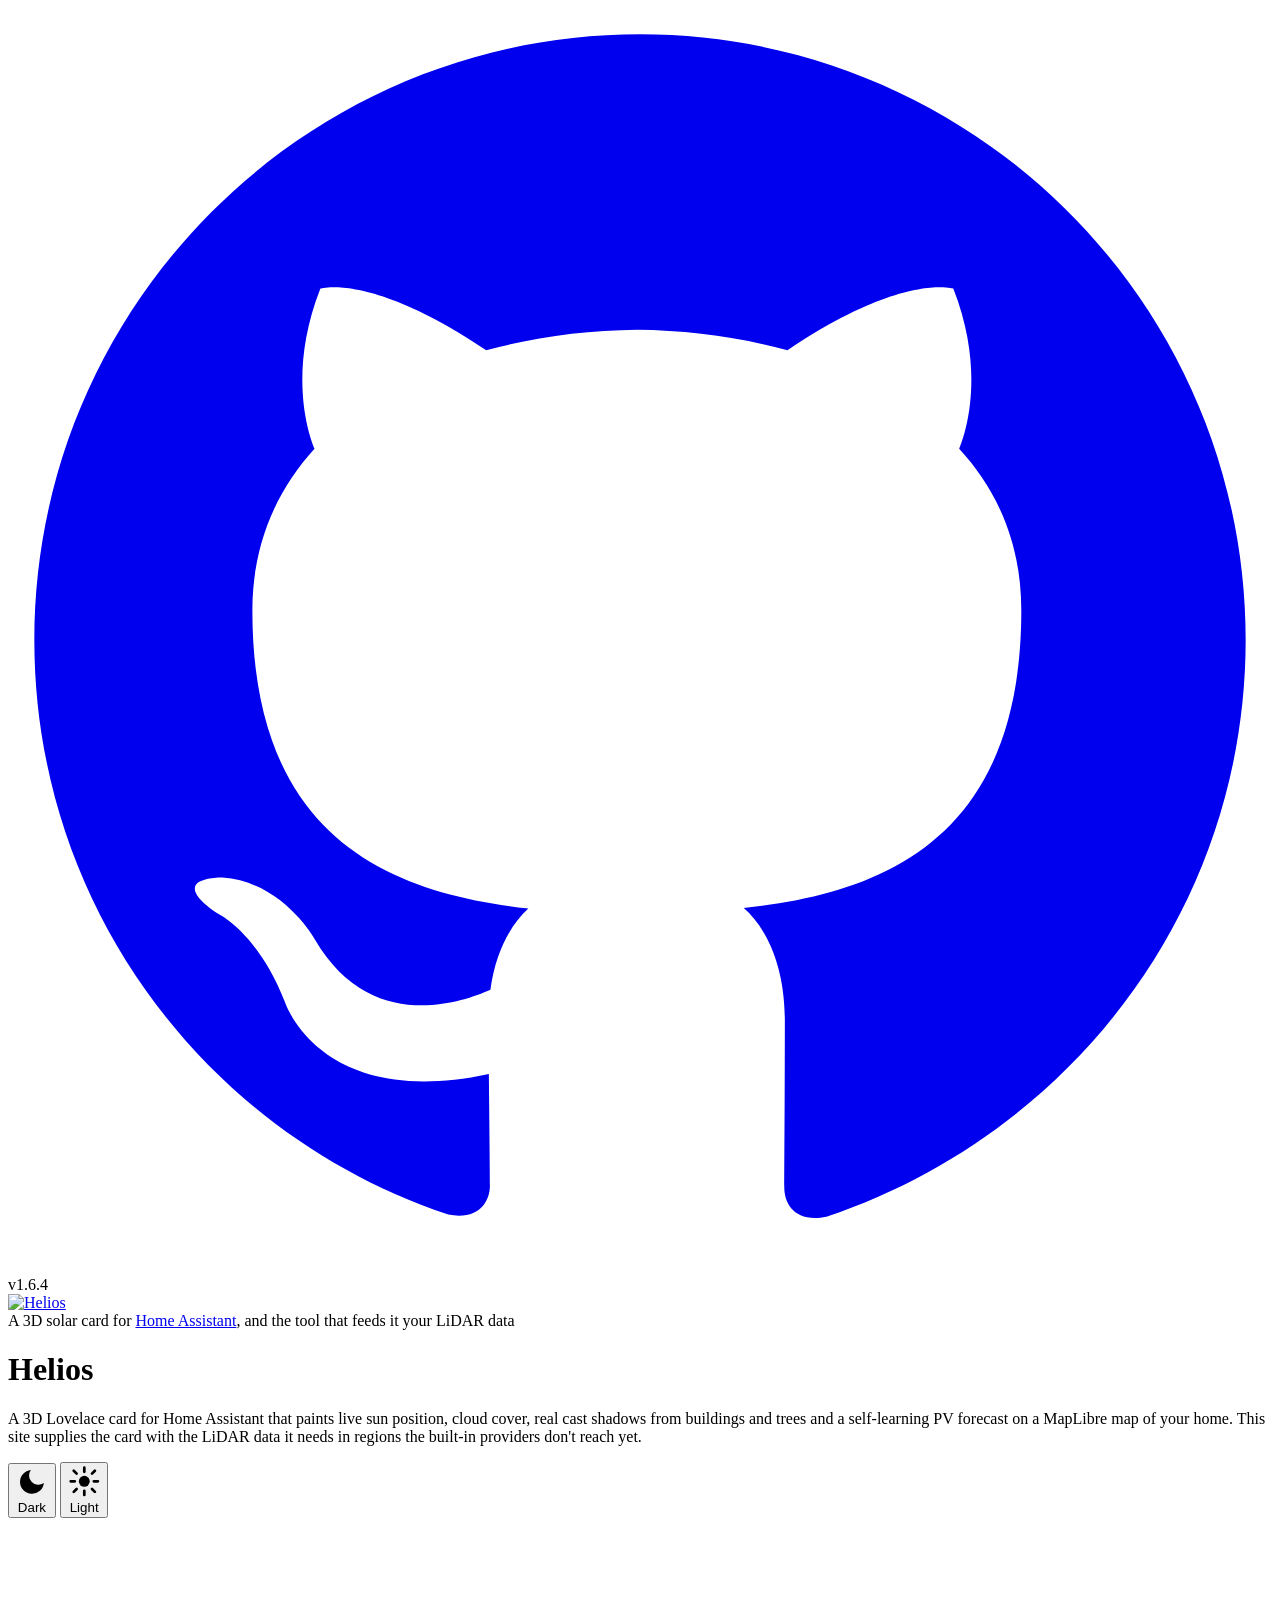
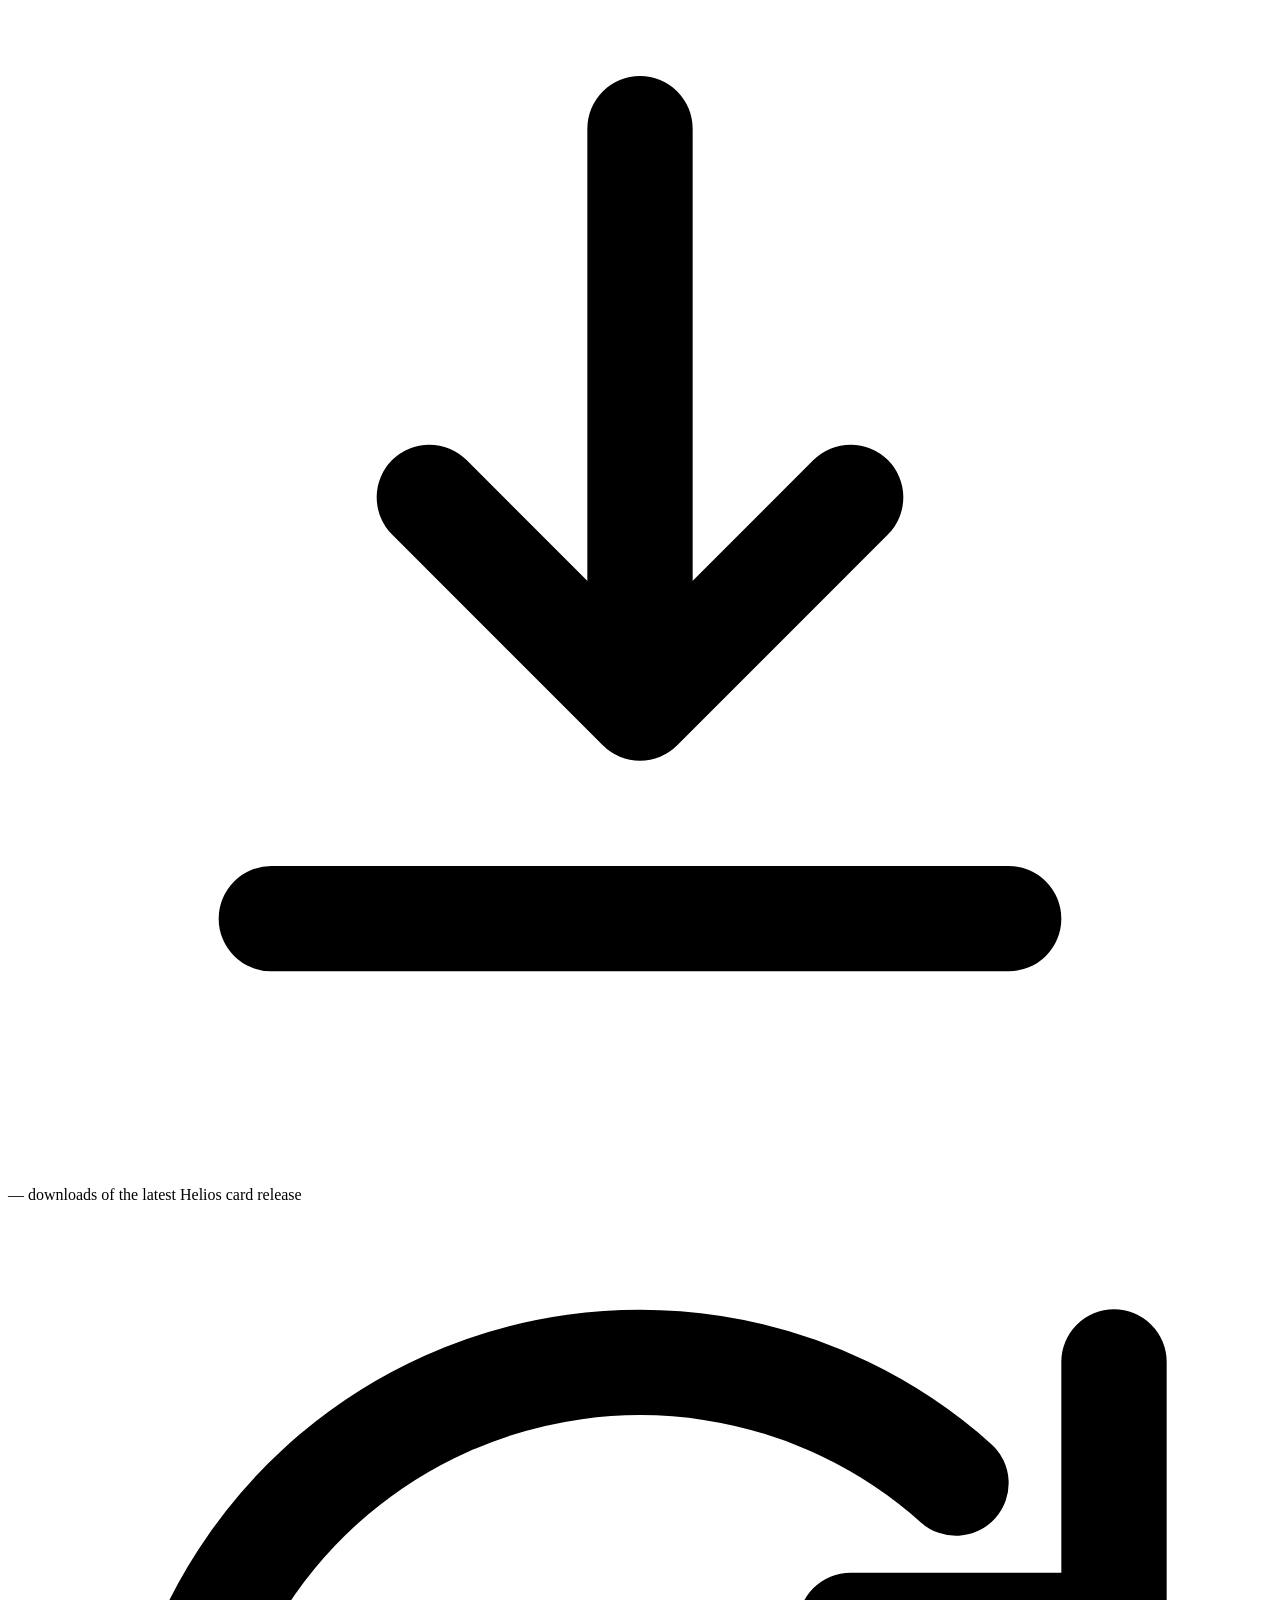
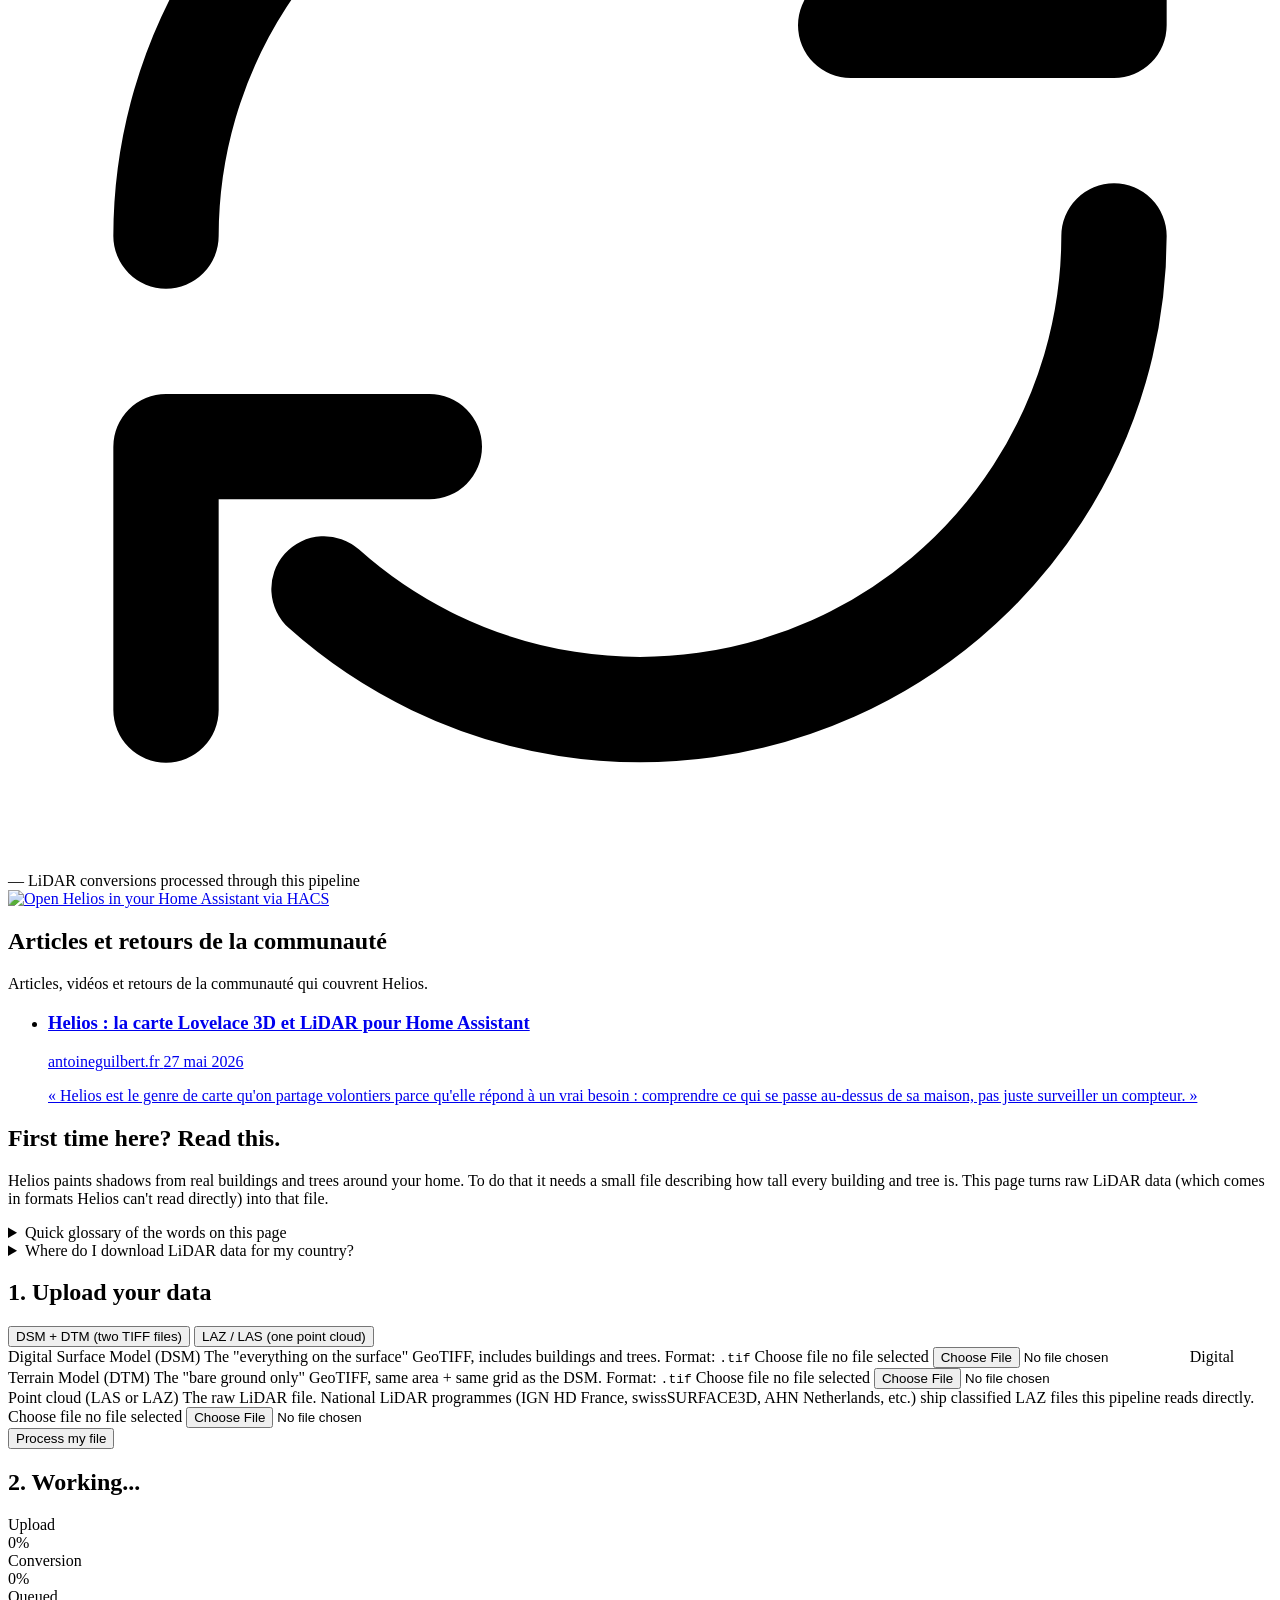
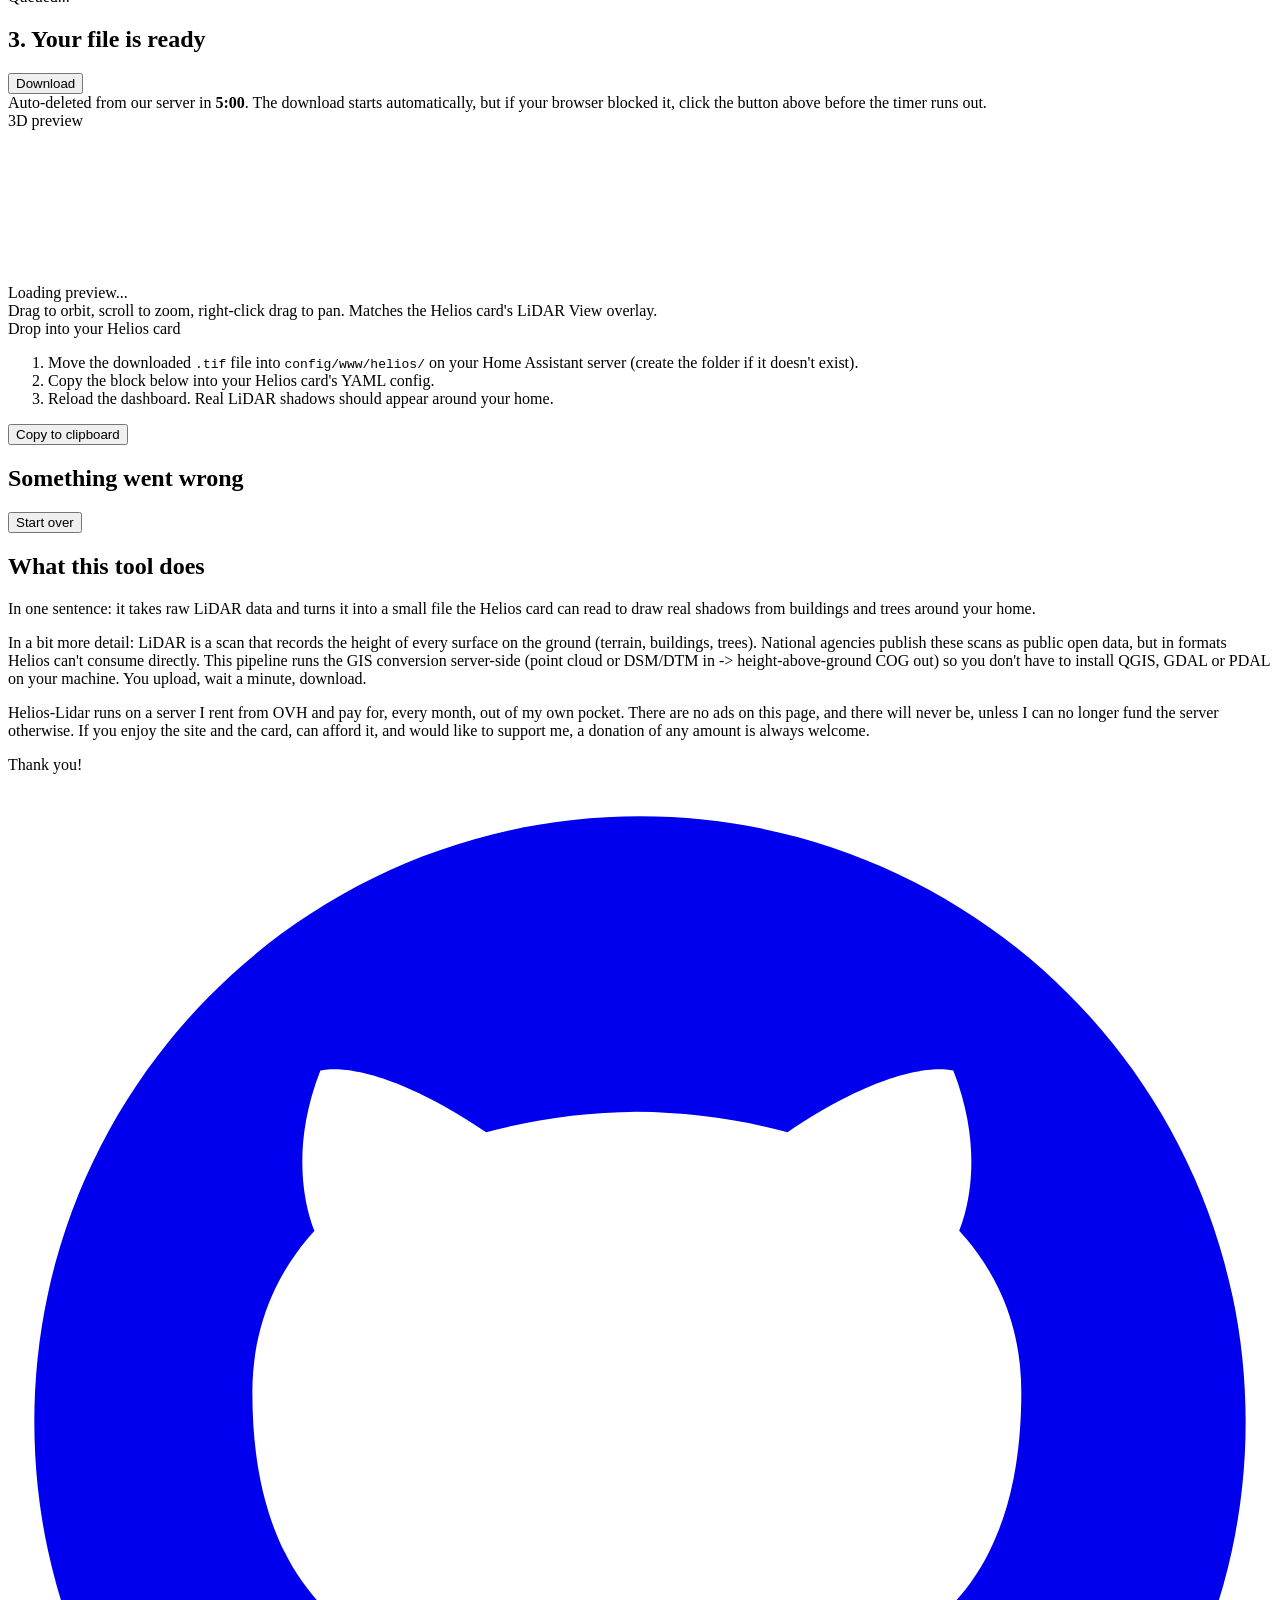
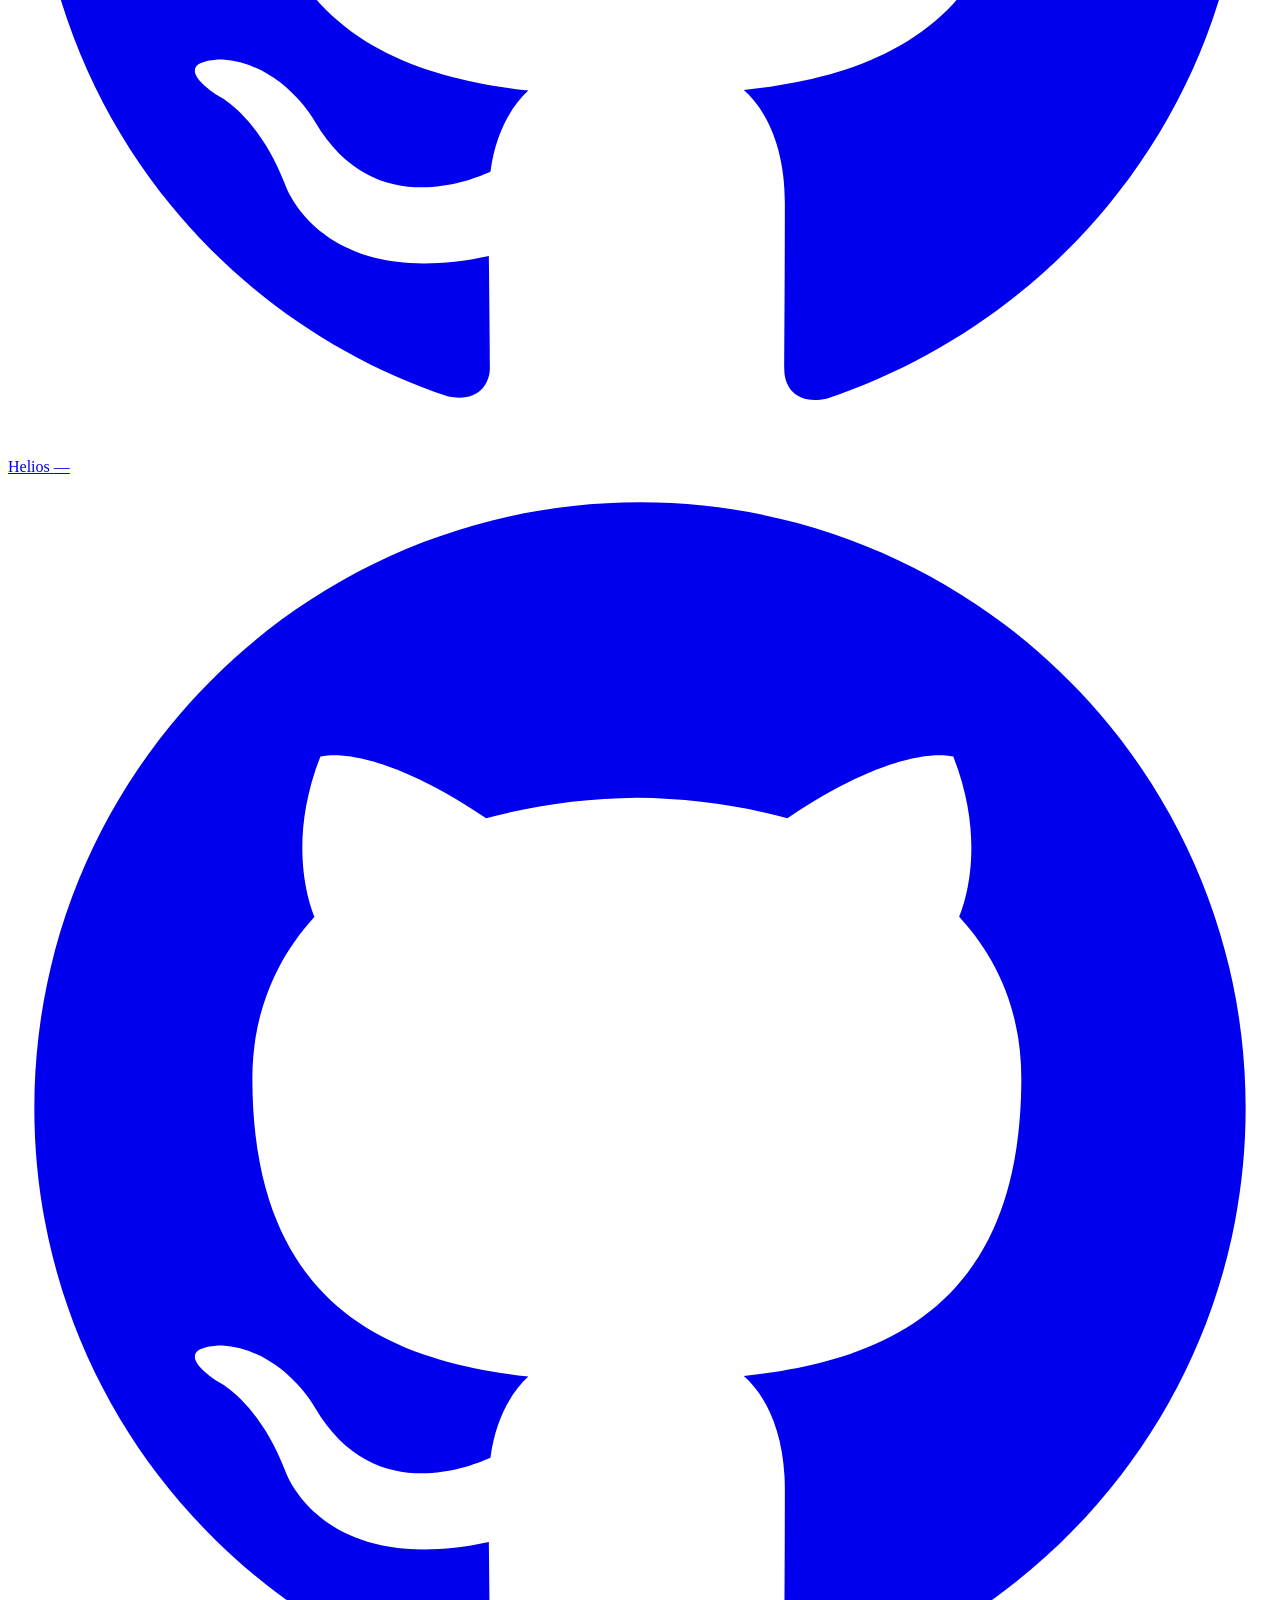
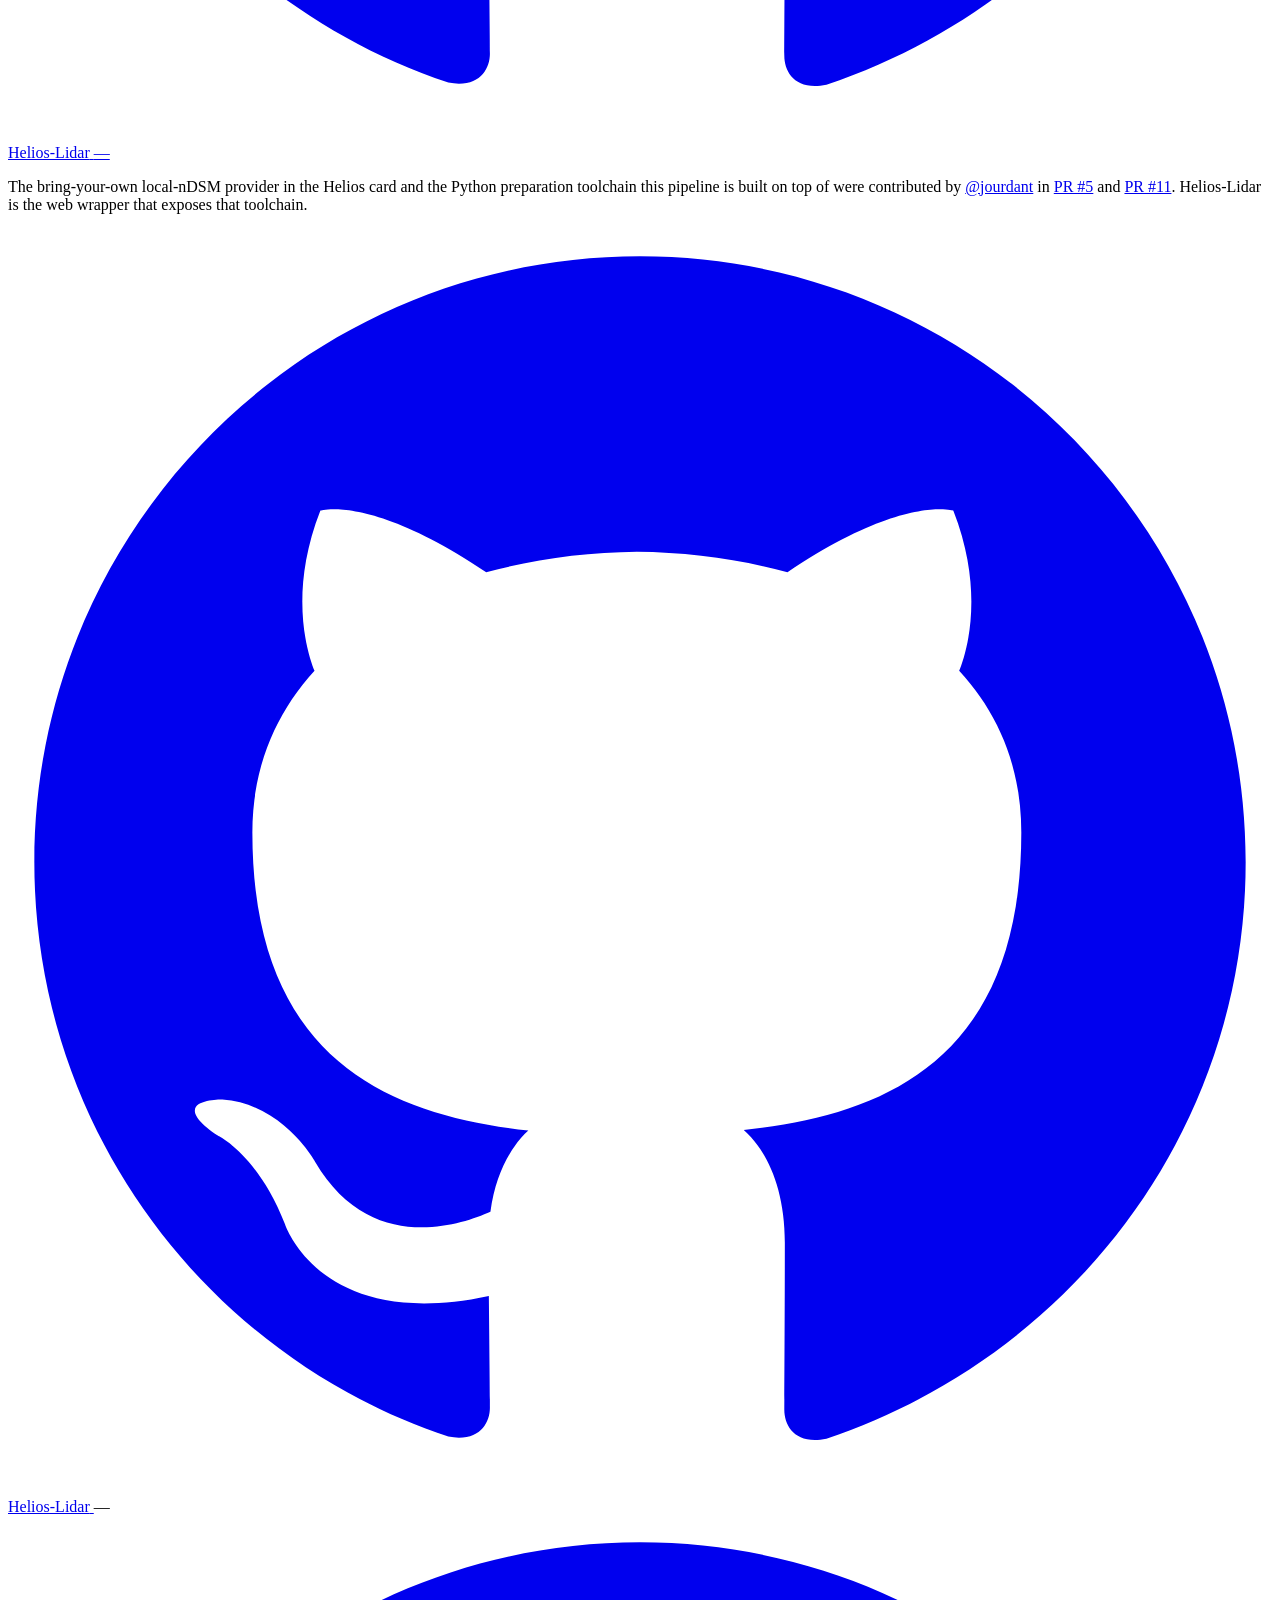
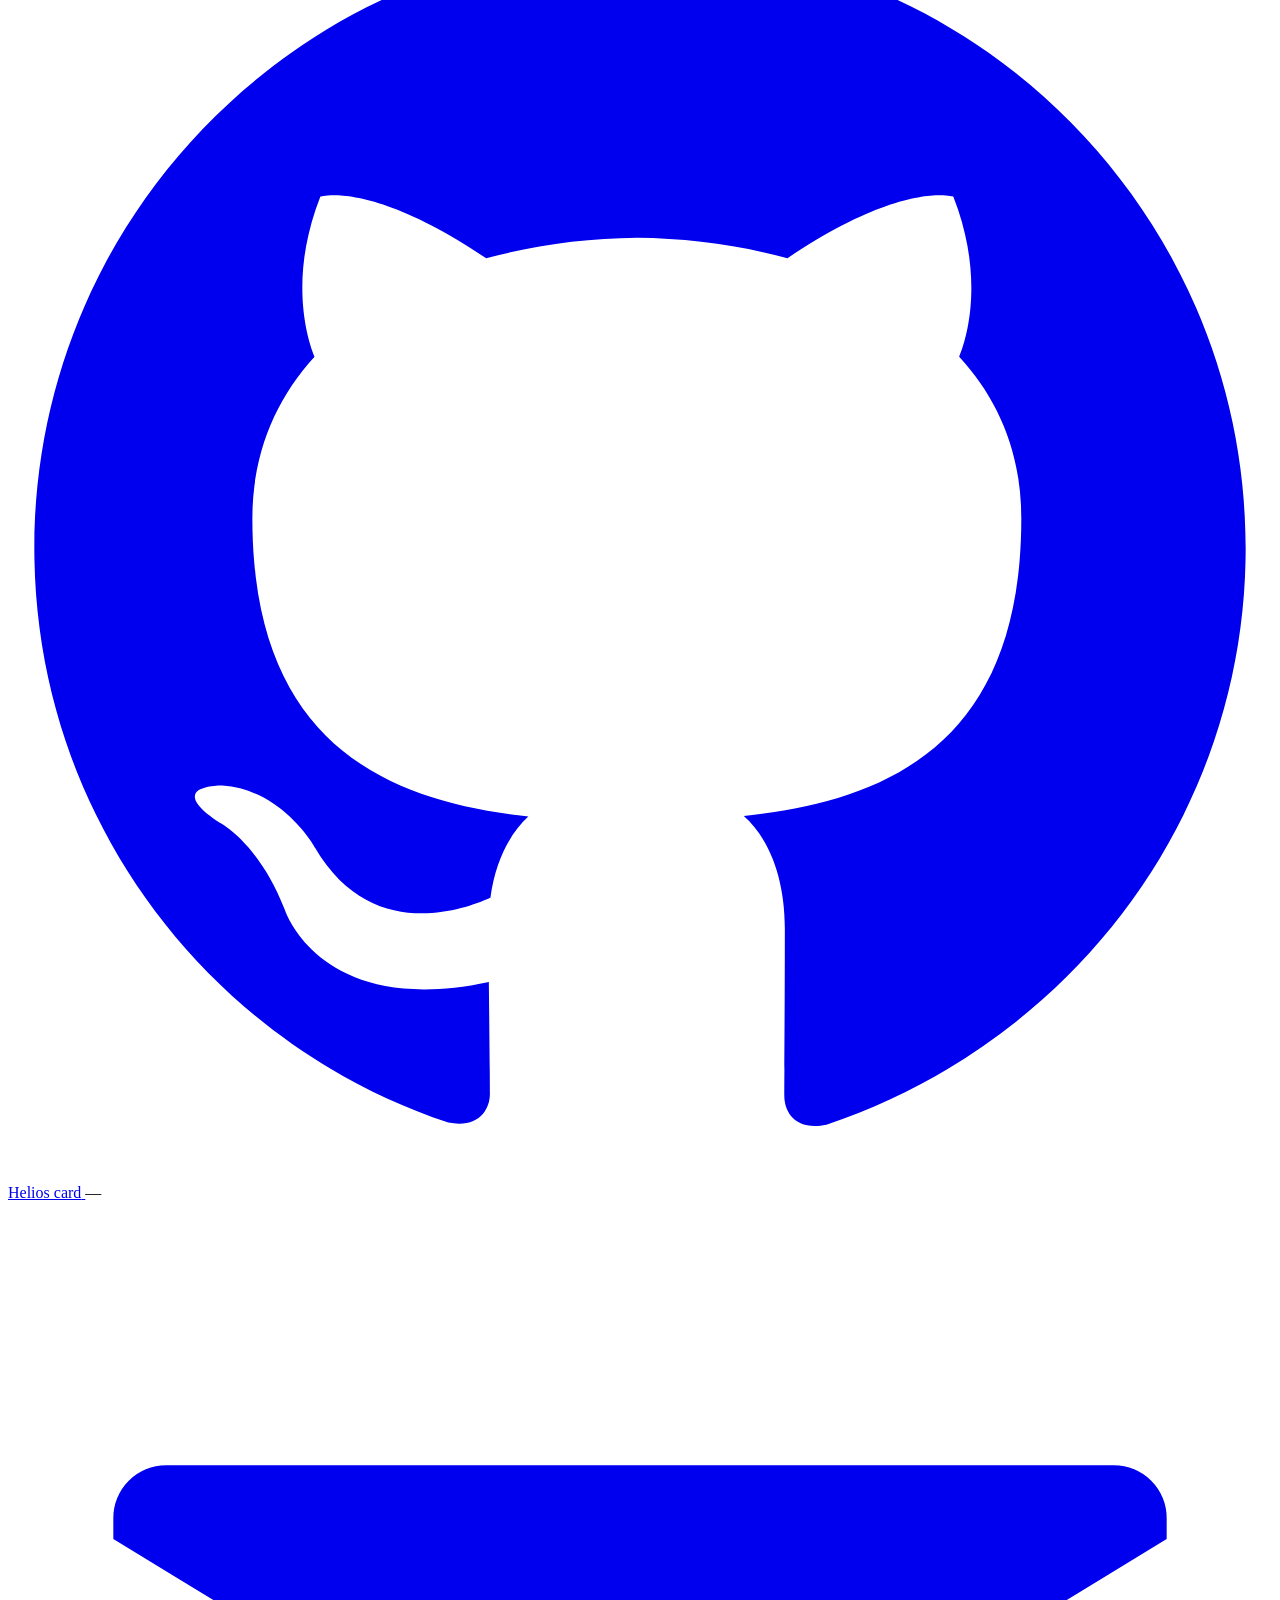
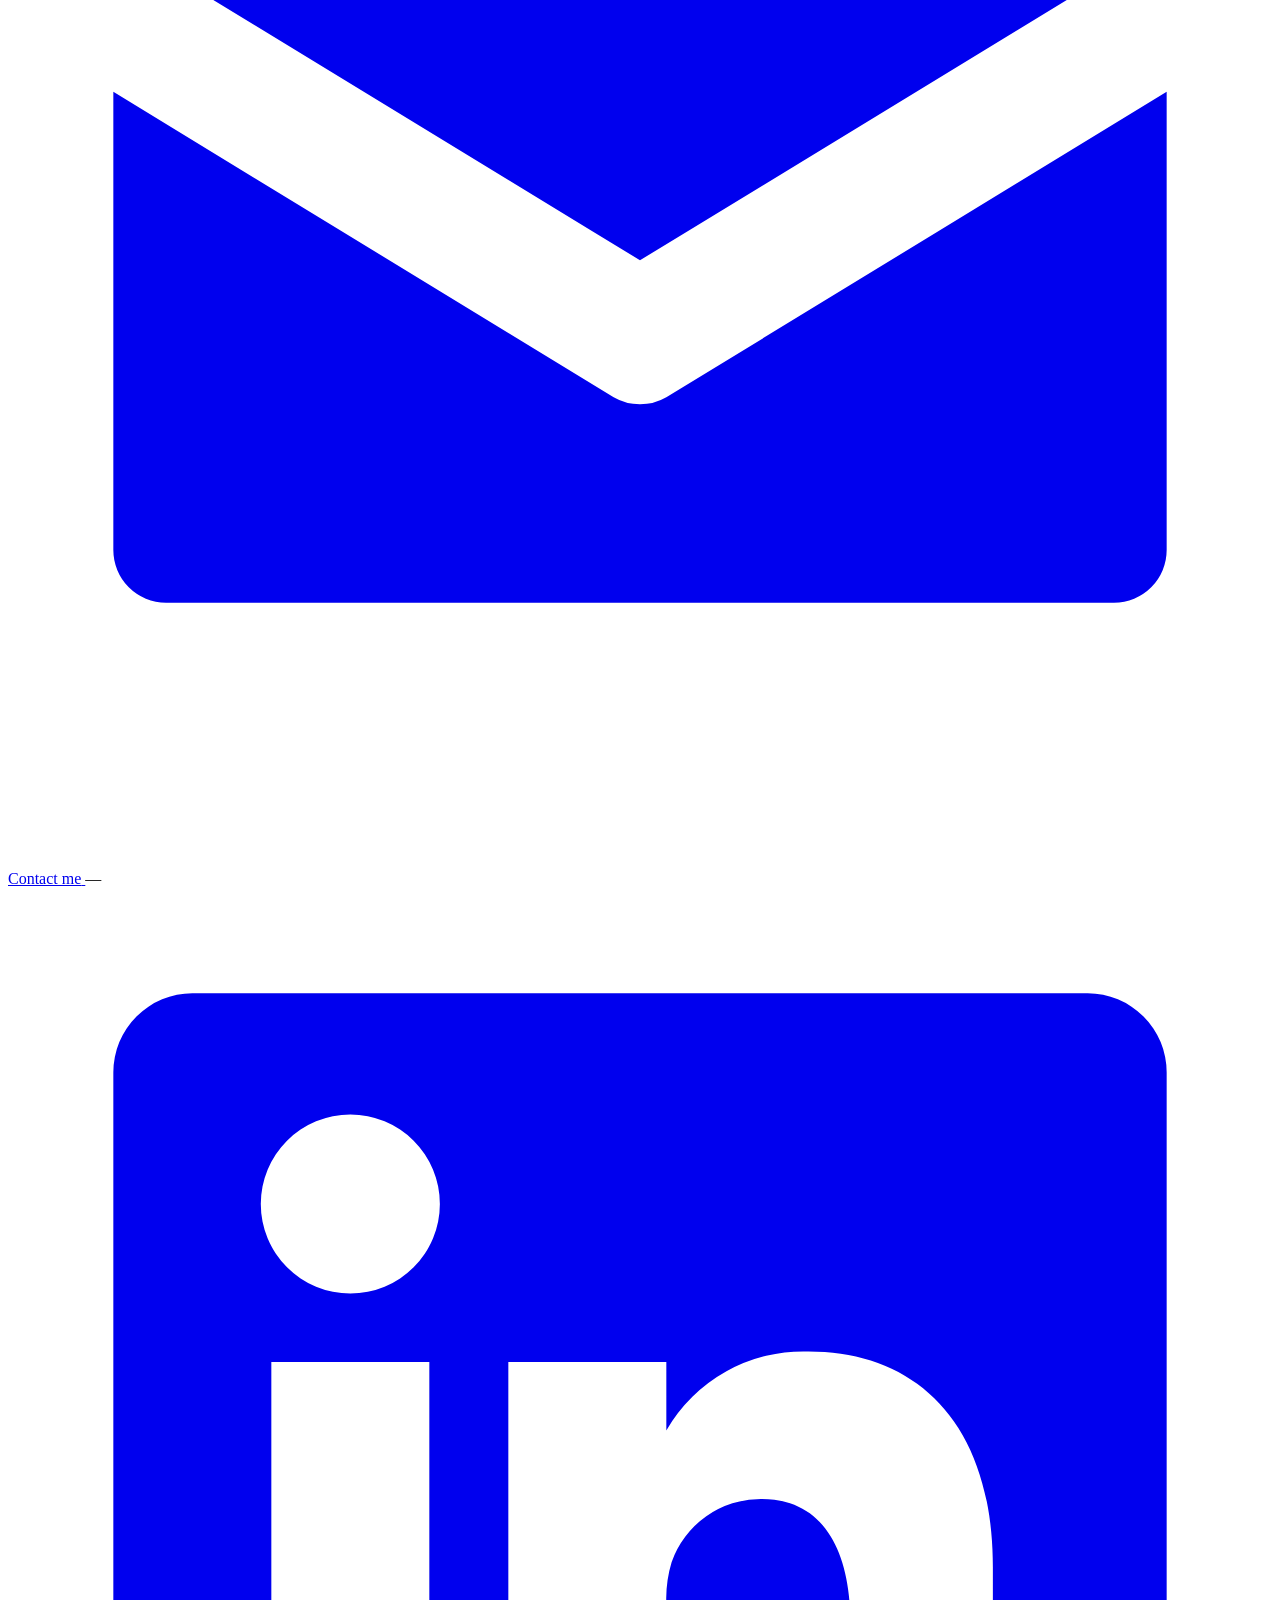
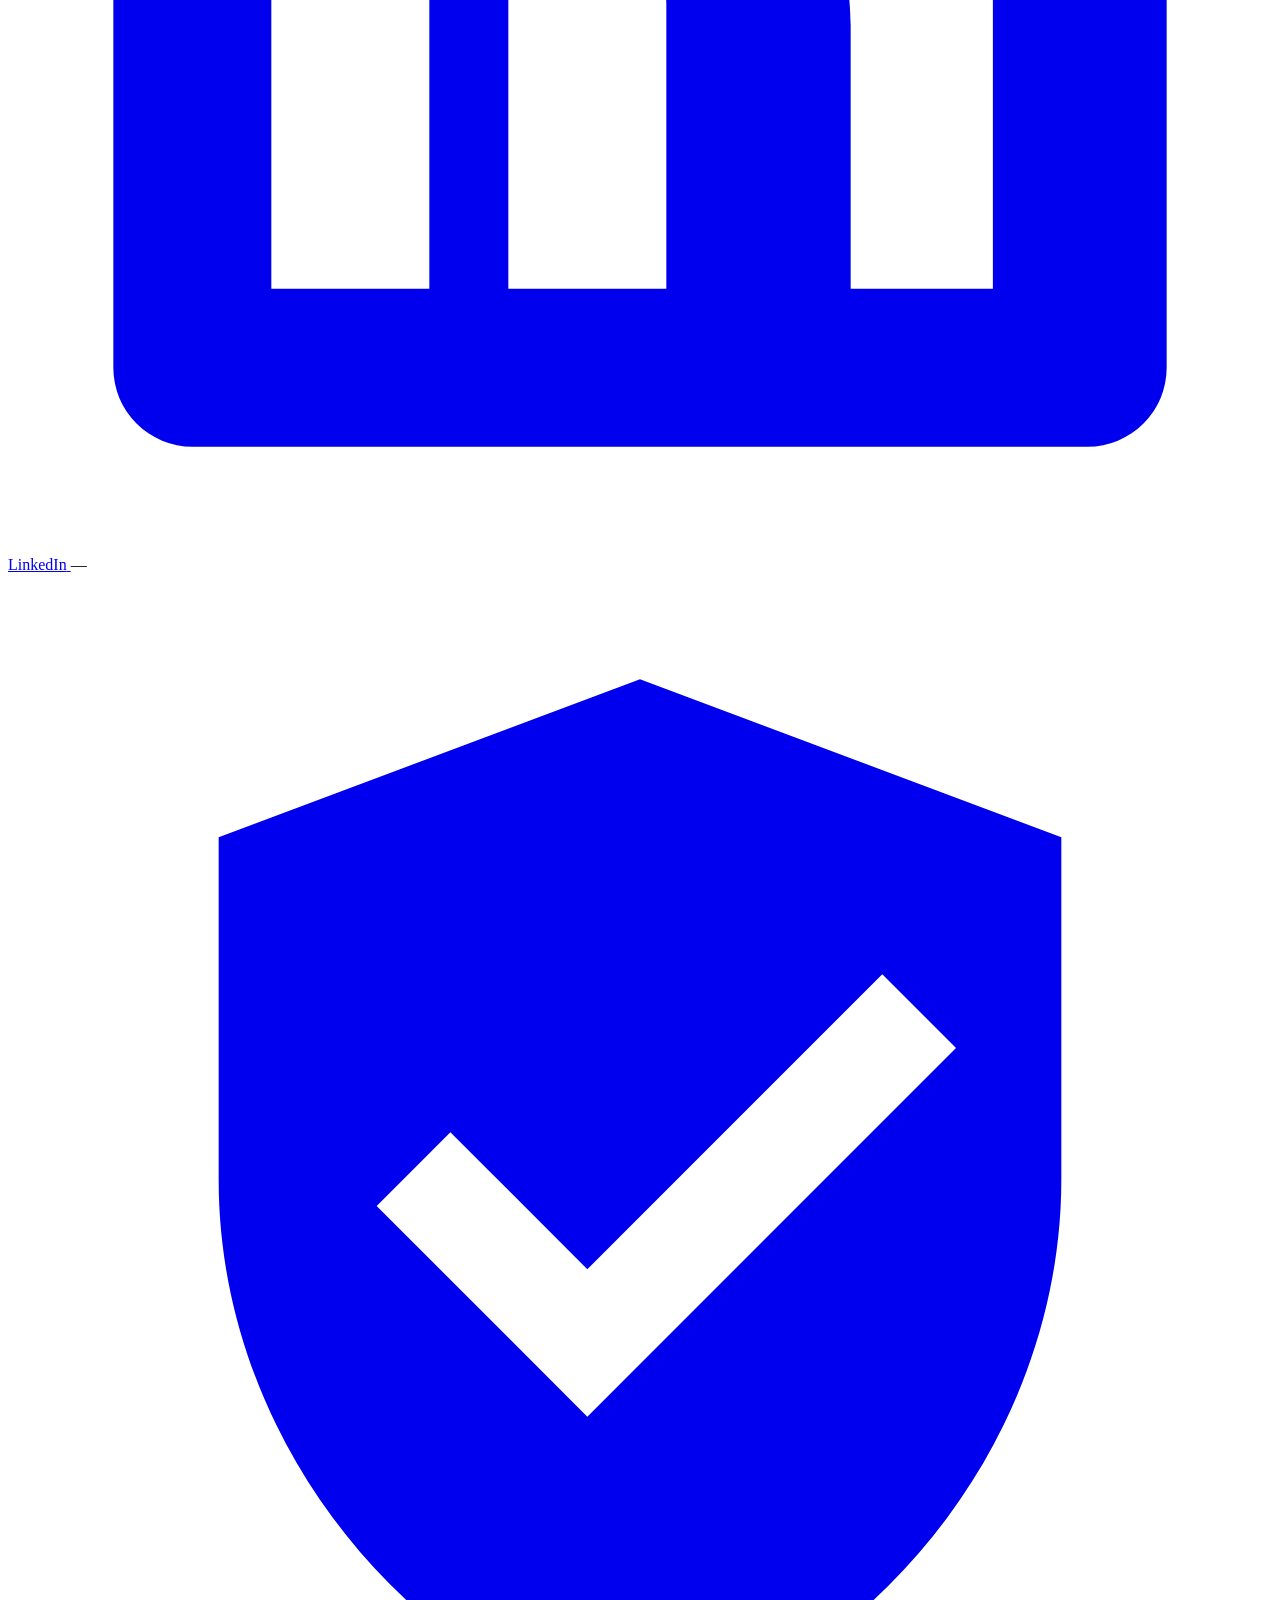
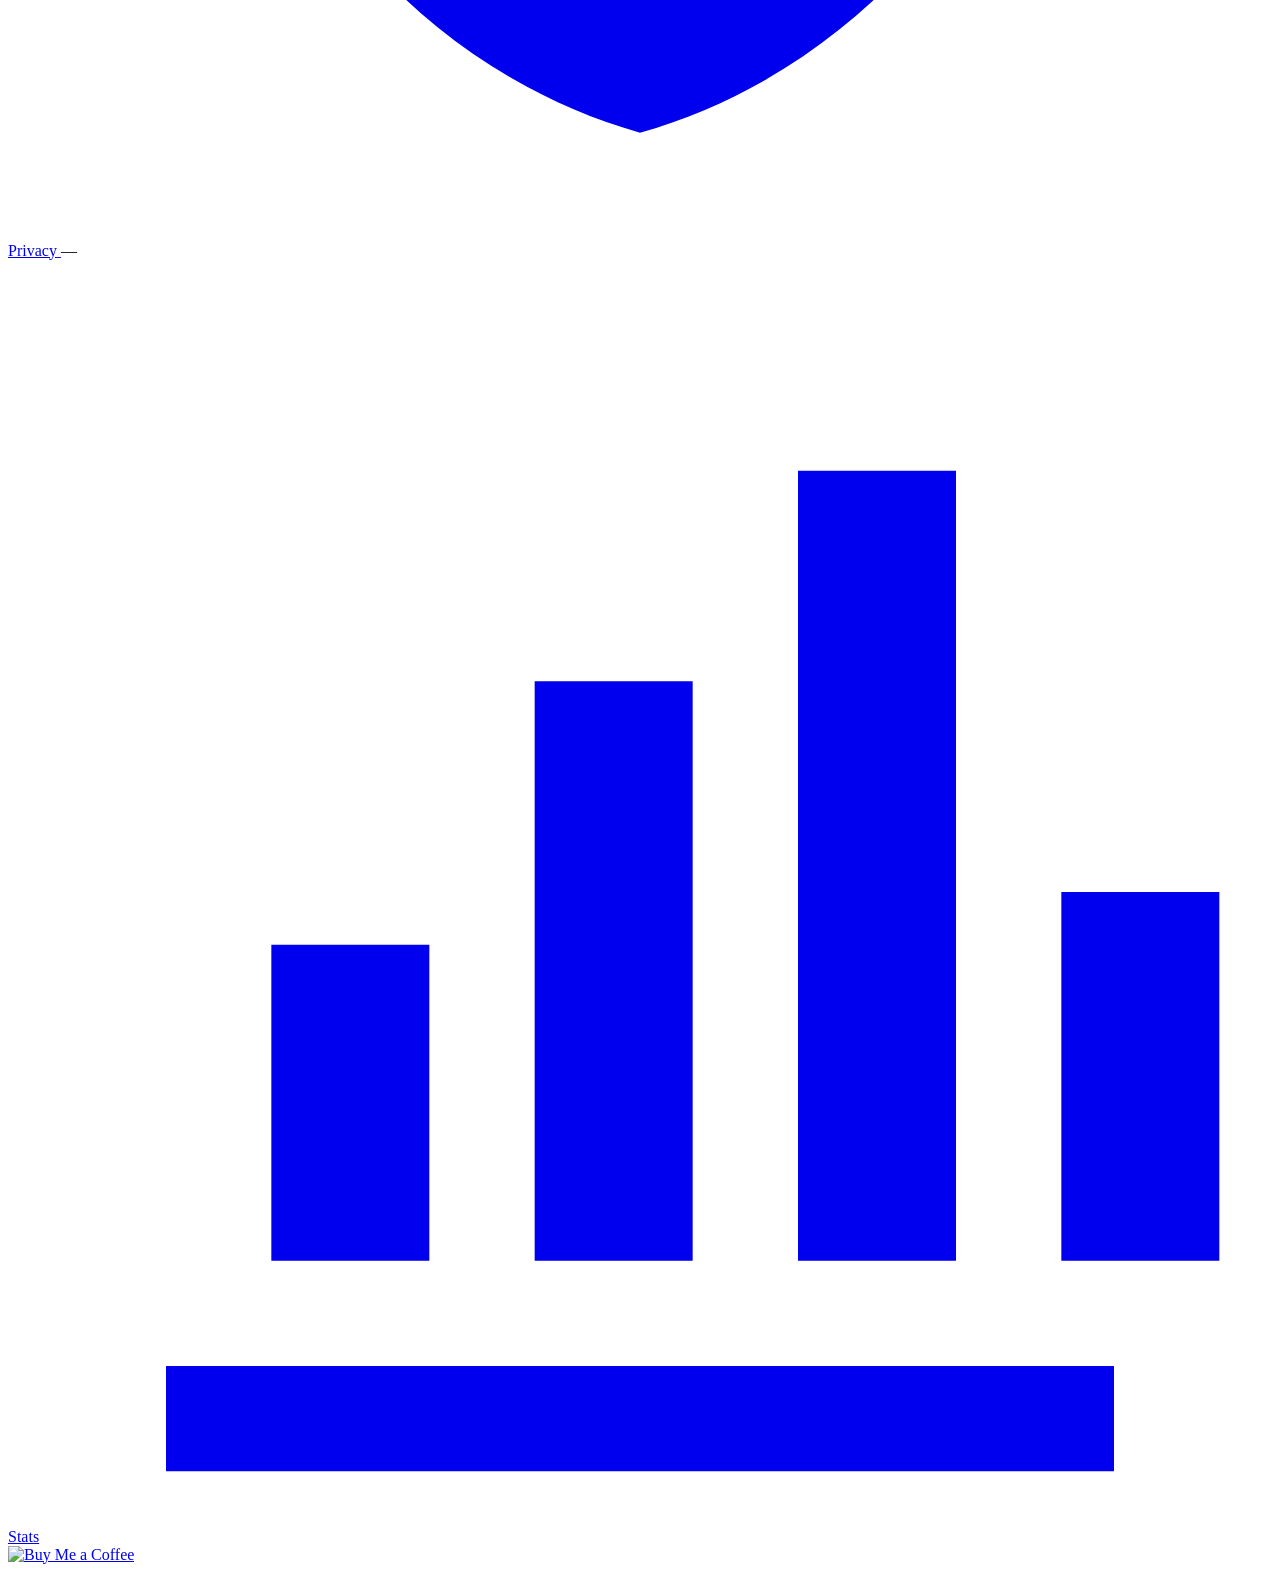
==== commit fc7d61b5: "site: press section, em-dash placeholders, stats loading curtain   - new 'Articles et retours de la " ====
--- a/frontend/index.html
+++ b/frontend/index.html
@@ -96,7 +96,7 @@
         <div class="about-community-stat" id="about-community-downloads">
           <svg class="about-community-icon" viewBox="0 0 24 24" aria-hidden="true" focusable="false"><path fill="none" stroke="currentColor" stroke-width="2" stroke-linecap="round" stroke-linejoin="round" d="M12 4v11m0 0l-4-4m4 4l4-4M5 19h14"/></svg>
           <div class="about-community-stat-body">
-            <span class="about-community-number" data-stat="downloads">,</span>
+            <span class="about-community-number" data-stat="downloads">—</span>
             <span class="about-community-label" data-i18n="communityDownloads" data-stat-label="downloads-label">
               downloads of the latest Helios card release
             </span>
@@ -105,7 +105,7 @@
         <div class="about-community-stat" id="about-community-conversions">
           <svg class="about-community-icon" viewBox="0 0 24 24" aria-hidden="true" focusable="false"><g fill="none" stroke="currentColor" stroke-width="2" stroke-linecap="round" stroke-linejoin="round"><path d="M21 12a9 9 0 0 1-15 6.7"/><path d="M3 12a9 9 0 0 1 15-6.7"/><path d="M21 3v5h-5"/><path d="M3 21v-5h5"/></g></svg>
           <div class="about-community-stat-body">
-            <span class="about-community-number" data-stat="conversions">,</span>
+            <span class="about-community-number" data-stat="conversions">—</span>
             <span class="about-community-label" data-i18n="communityConversions">
               LiDAR conversions processed through this pipeline
             </span>
@@ -125,6 +125,37 @@
           <img src="https://my.home-assistant.io/badges/hacs_repository.svg" alt="Open Helios in your Home Assistant via HACS">
         </a>
       </div>
+    </section>
+
+    <!--  Press / external coverage. Manually curated list of
+          articles, videos and community posts that cover Helios.
+          Lives between the About-the-card section and the
+          primer so a first-time visitor sees the third-party
+          social proof right after the live demo and before the
+          technical first-time-here block.                       -->
+    <section class="card" id="press-section">
+      <h2 data-i18n="pressH2">Articles et retours de la communauté</h2>
+      <p class="section-lead" data-i18n="pressLead">
+        Articles, vidéos et retours de la communauté qui couvrent Helios.
+      </p>
+      <ul class="press-list">
+        <li class="press-item">
+          <a class="press-link"
+             href="https://www.antoineguilbert.fr/helios-home-assistant-carte-3d-avec-lidar/"
+             target="_blank" rel="noopener">
+            <h3 class="press-title">Helios : la carte Lovelace 3D et LiDAR pour Home Assistant</h3>
+            <div class="press-meta">
+              <span class="press-source">antoineguilbert.fr</span>
+              <span class="press-date">27 mai 2026</span>
+            </div>
+            <p class="press-quote">
+              «&nbsp;Helios est le genre de carte qu'on partage volontiers parce qu'elle répond
+              à un vrai besoin : comprendre ce qui se passe au-dessus de sa maison, pas juste
+              surveiller un compteur.&nbsp;»
+            </p>
+          </a>
+        </li>
+      </ul>
     </section>
 
     <section class="card" id="primer-section">
@@ -381,12 +412,12 @@
         <a class="gh-star-btn" href="https://github.com/ReikanYsora/Helios" target="_blank" rel="noopener" data-gh-repo="ReikanYsora/Helios" aria-label="Star Helios on GitHub">
           <svg viewBox="0 0 24 24" aria-hidden="true" focusable="false"><path fill="currentColor" d="M12 .5C5.65.5.5 5.65.5 12c0 5.08 3.29 9.39 7.86 10.91.58.11.79-.25.79-.55 0-.27-.01-1.17-.02-2.12-3.2.69-3.87-1.36-3.87-1.36-.52-1.33-1.27-1.68-1.27-1.68-1.04-.71.08-.69.08-.69 1.15.08 1.76 1.18 1.76 1.18 1.02 1.74 2.68 1.24 3.33.95.1-.74.4-1.25.72-1.54-2.55-.29-5.24-1.27-5.24-5.66 0-1.25.45-2.27 1.18-3.07-.12-.29-.51-1.46.11-3.04 0 0 .96-.31 3.15 1.17.91-.25 1.89-.38 2.86-.39.97.01 1.95.14 2.86.39 2.19-1.48 3.15-1.17 3.15-1.17.62 1.58.23 2.75.11 3.04.74.8 1.18 1.82 1.18 3.07 0 4.4-2.7 5.37-5.27 5.65.41.36.78 1.06.78 2.14 0 1.55-.01 2.79-.01 3.17 0 .31.21.67.8.55C20.21 21.38 23.5 17.07 23.5 12 23.5 5.65 18.35.5 12 .5z"/></svg>
           <span class="gh-star-name">Helios</span>
-          <span class="gh-star-count" data-loading="true">,</span>
+          <span class="gh-star-count" data-loading="true">—</span>
         </a>
         <a class="gh-star-btn" href="https://github.com/ReikanYsora/Helios-Lidar" target="_blank" rel="noopener" data-gh-repo="ReikanYsora/Helios-Lidar" aria-label="Star Helios-Lidar on GitHub">
           <svg viewBox="0 0 24 24" aria-hidden="true" focusable="false"><path fill="currentColor" d="M12 .5C5.65.5.5 5.65.5 12c0 5.08 3.29 9.39 7.86 10.91.58.11.79-.25.79-.55 0-.27-.01-1.17-.02-2.12-3.2.69-3.87-1.36-3.87-1.36-.52-1.33-1.27-1.68-1.27-1.68-1.04-.71.08-.69.08-.69 1.15.08 1.76 1.18 1.76 1.18 1.02 1.74 2.68 1.24 3.33.95.1-.74.4-1.25.72-1.54-2.55-.29-5.24-1.27-5.24-5.66 0-1.25.45-2.27 1.18-3.07-.12-.29-.51-1.46.11-3.04 0 0 .96-.31 3.15 1.17.91-.25 1.89-.38 2.86-.39.97.01 1.95.14 2.86.39 2.19-1.48 3.15-1.17 3.15-1.17.62 1.58.23 2.75.11 3.04.74.8 1.18 1.82 1.18 3.07 0 4.4-2.7 5.37-5.27 5.65.41.36.78 1.06.78 2.14 0 1.55-.01 2.79-.01 3.17 0 .31.21.67.8.55C20.21 21.38 23.5 17.07 23.5 12 23.5 5.65 18.35.5 12 .5z"/></svg>
           <span class="gh-star-name">Helios-Lidar</span>
-          <span class="gh-star-count" data-loading="true">,</span>
+          <span class="gh-star-count" data-loading="true">—</span>
         </a>
       </div>
       <p class="credits" data-i18n="credits">
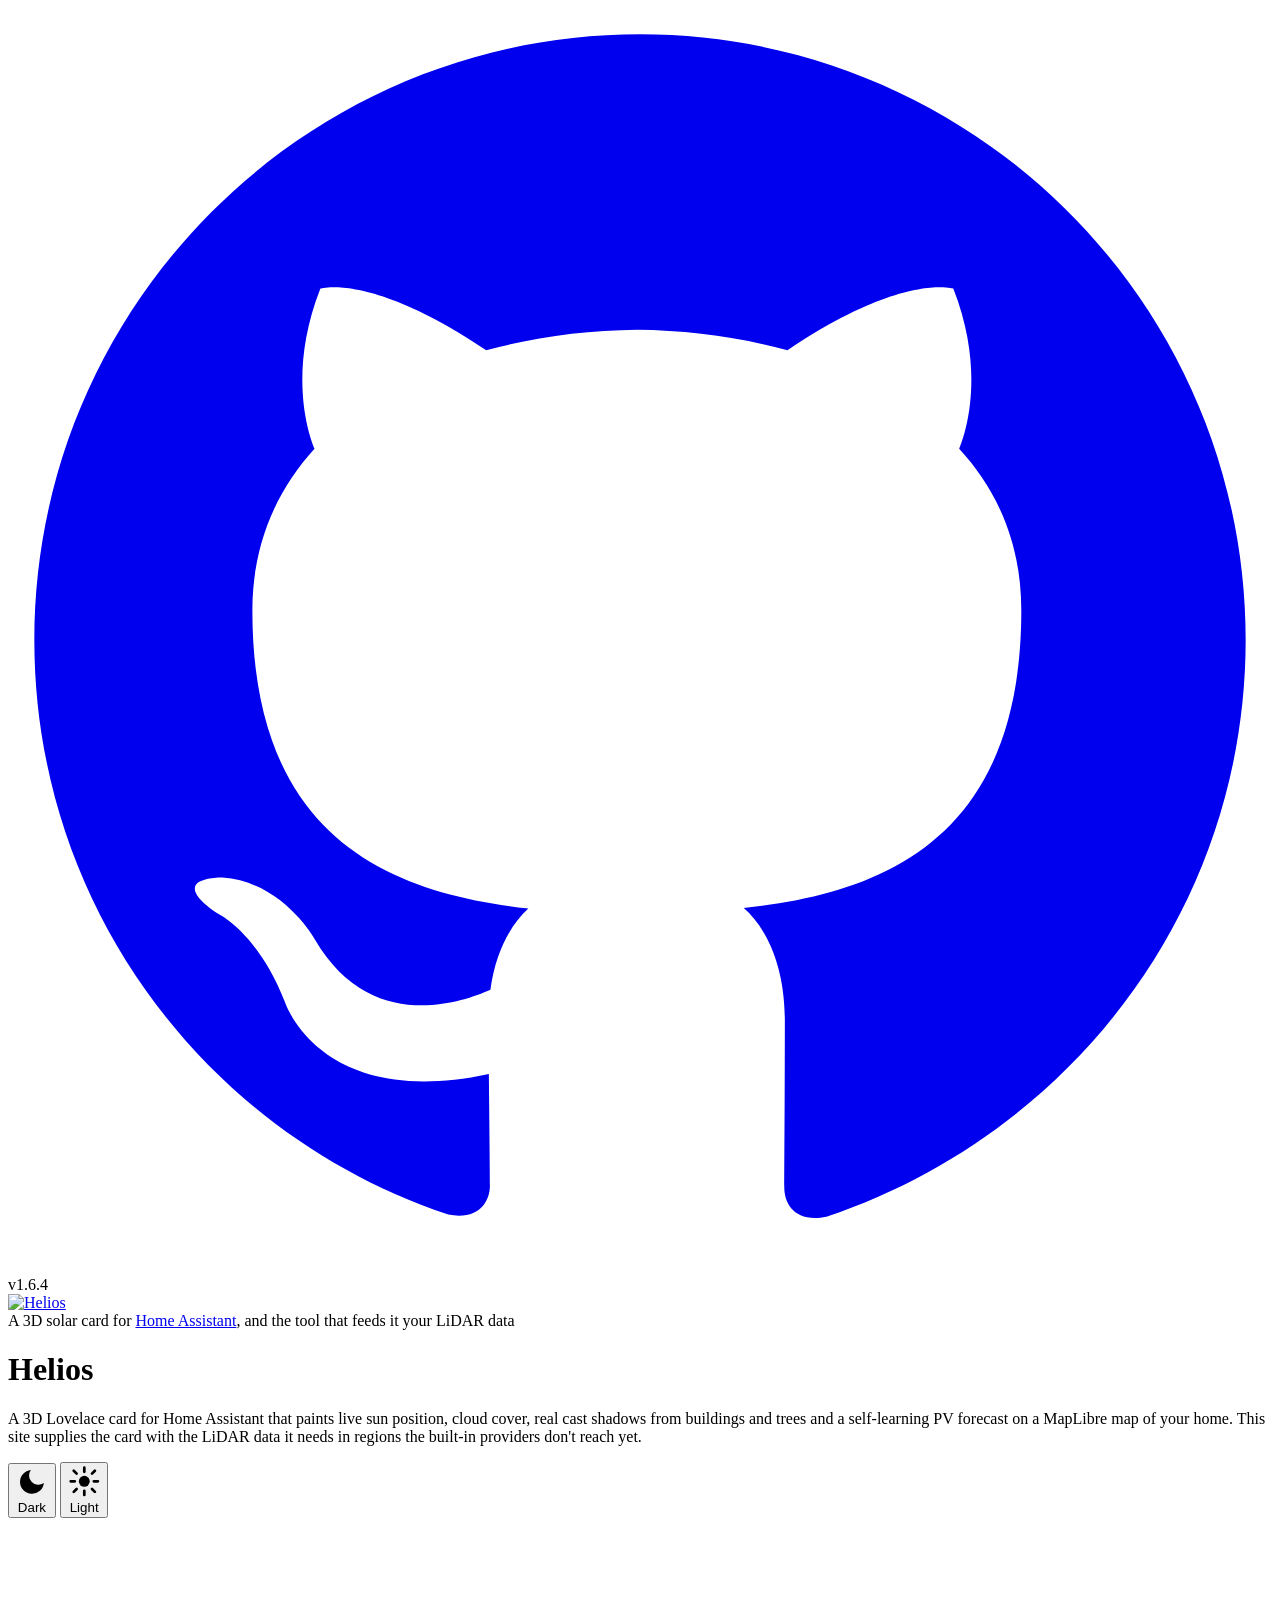
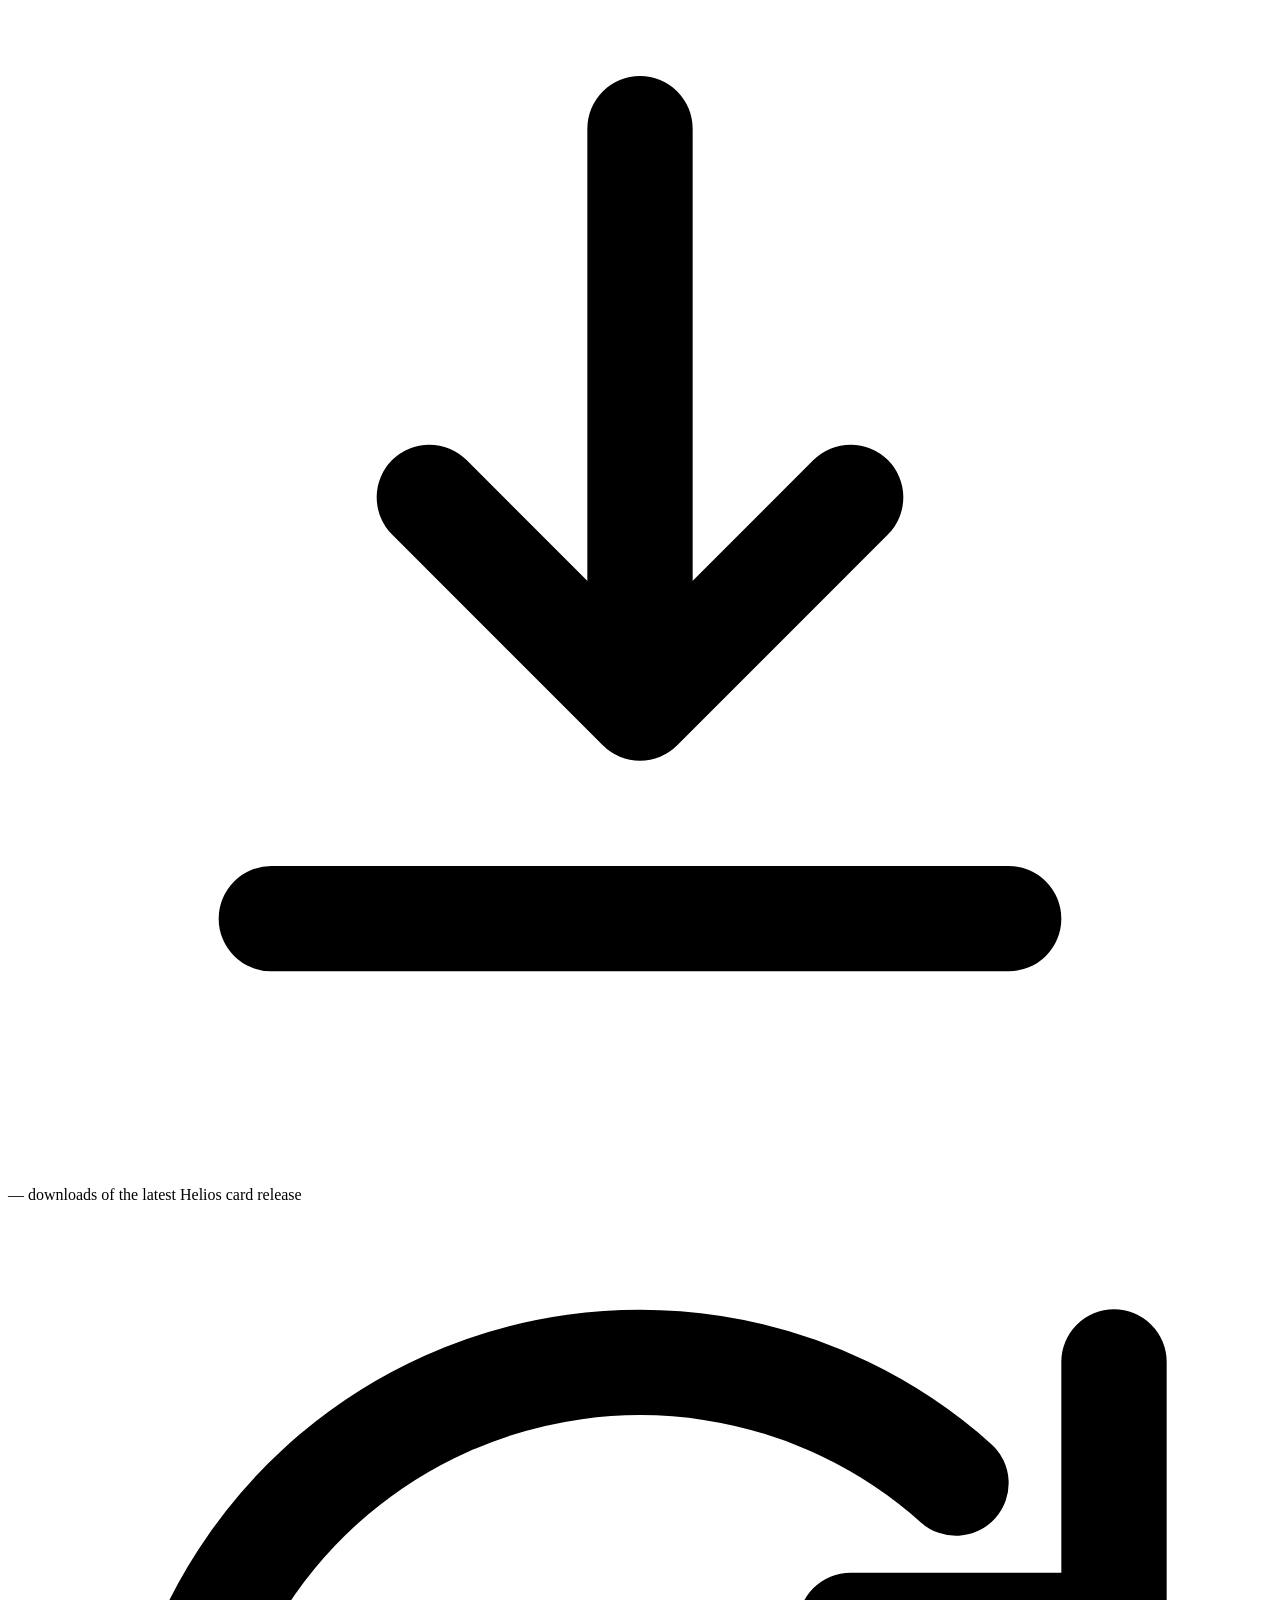
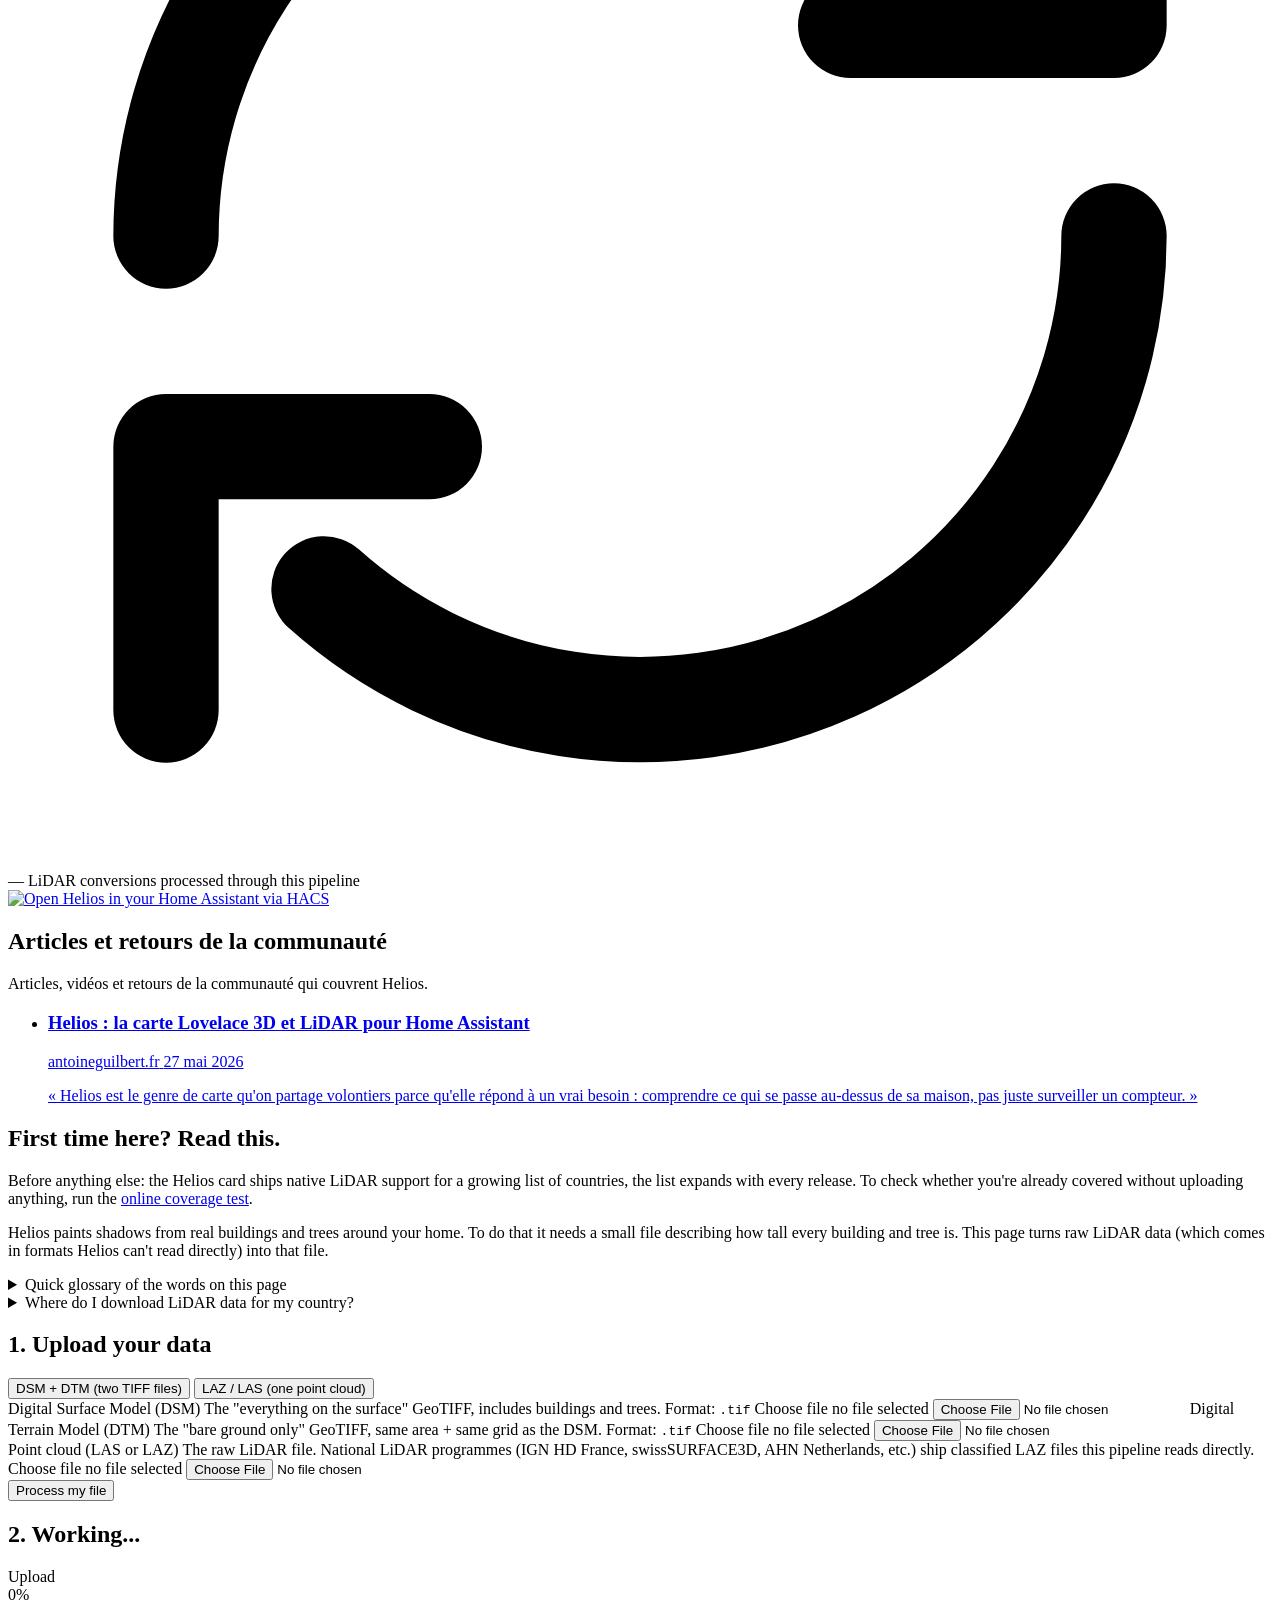
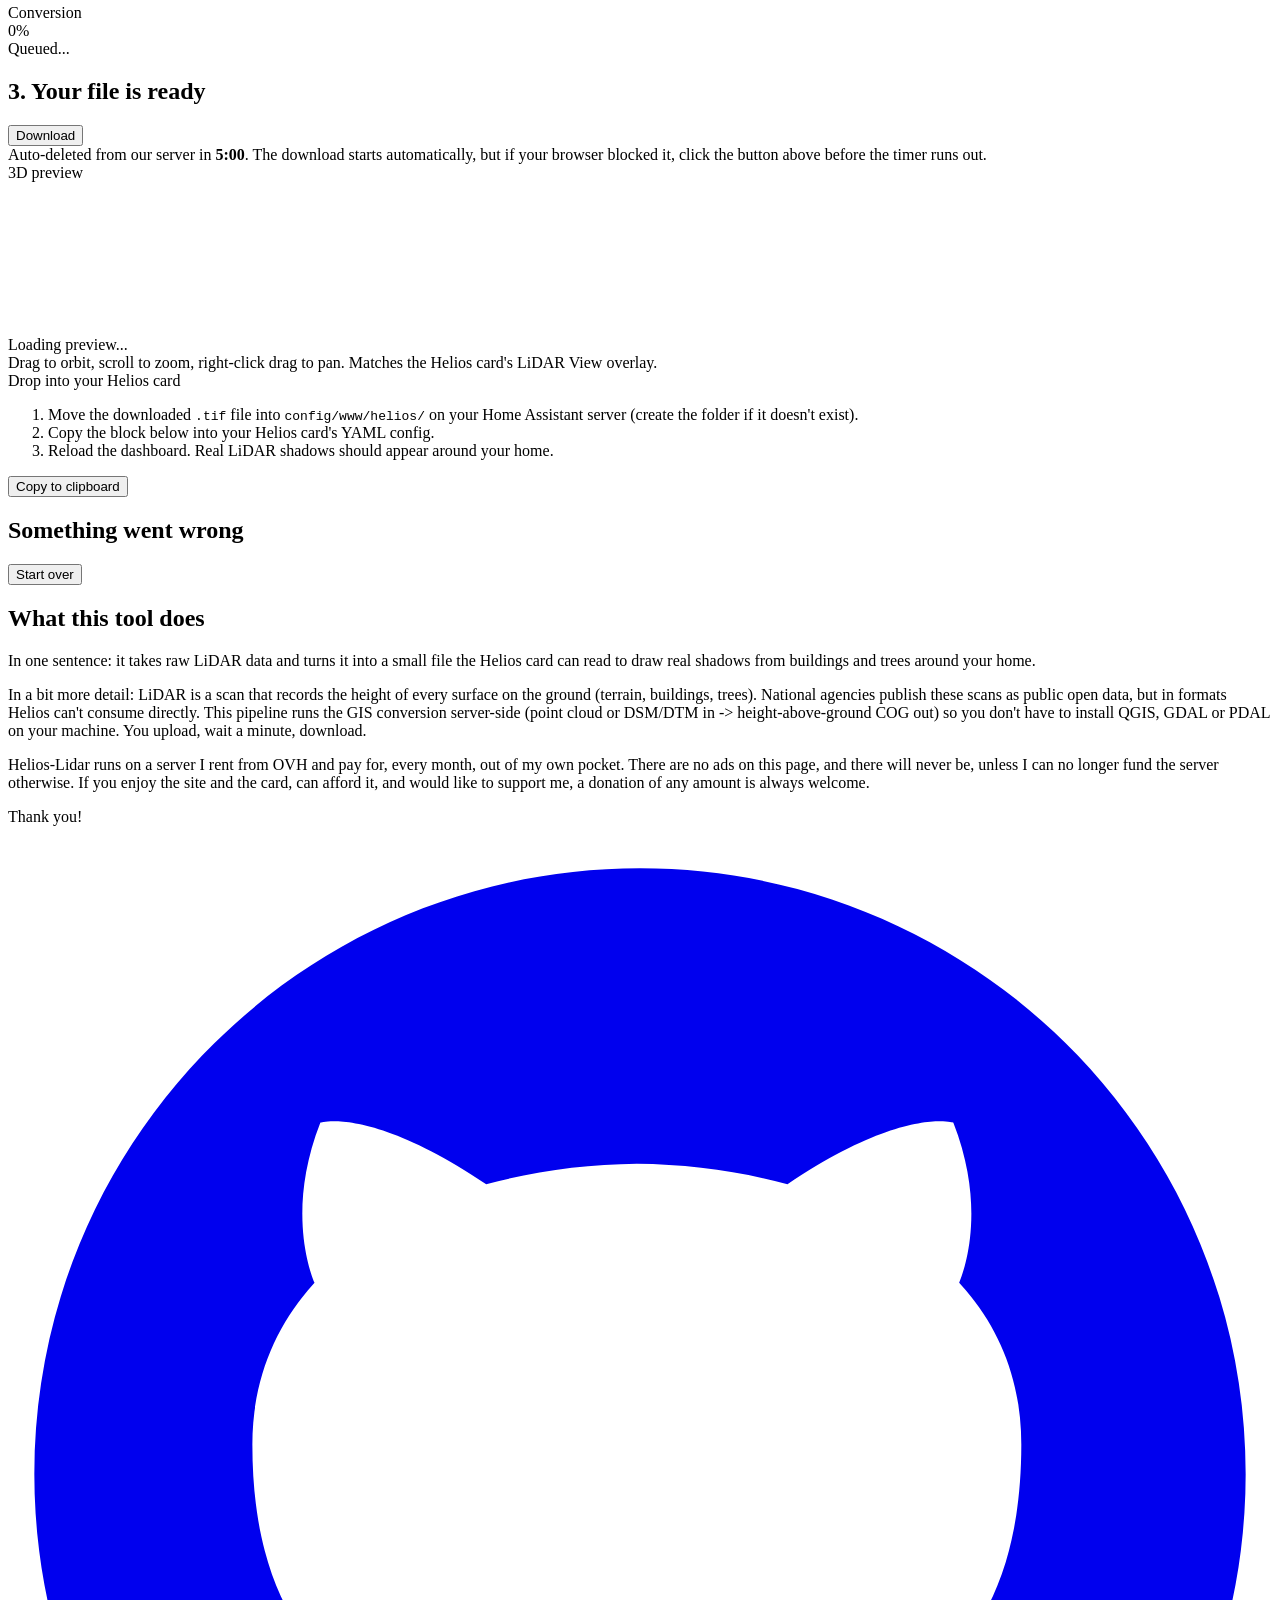
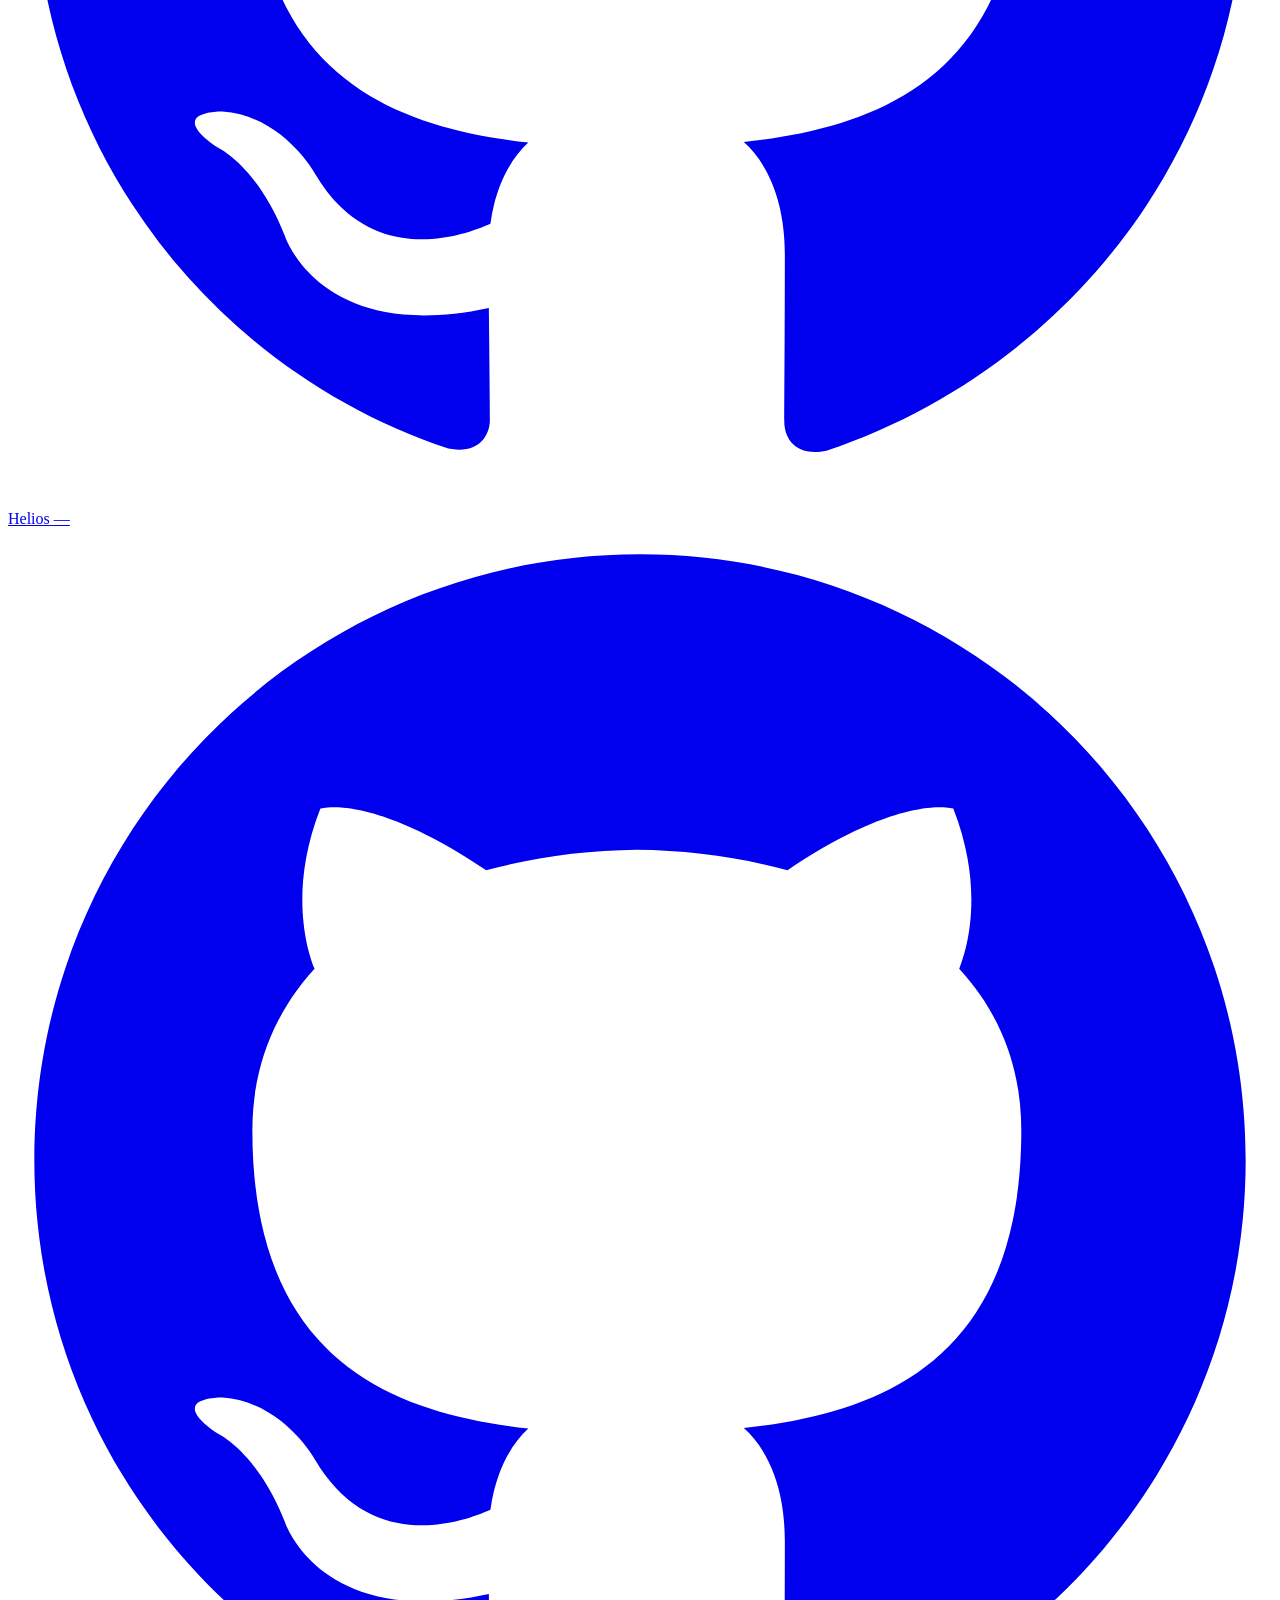
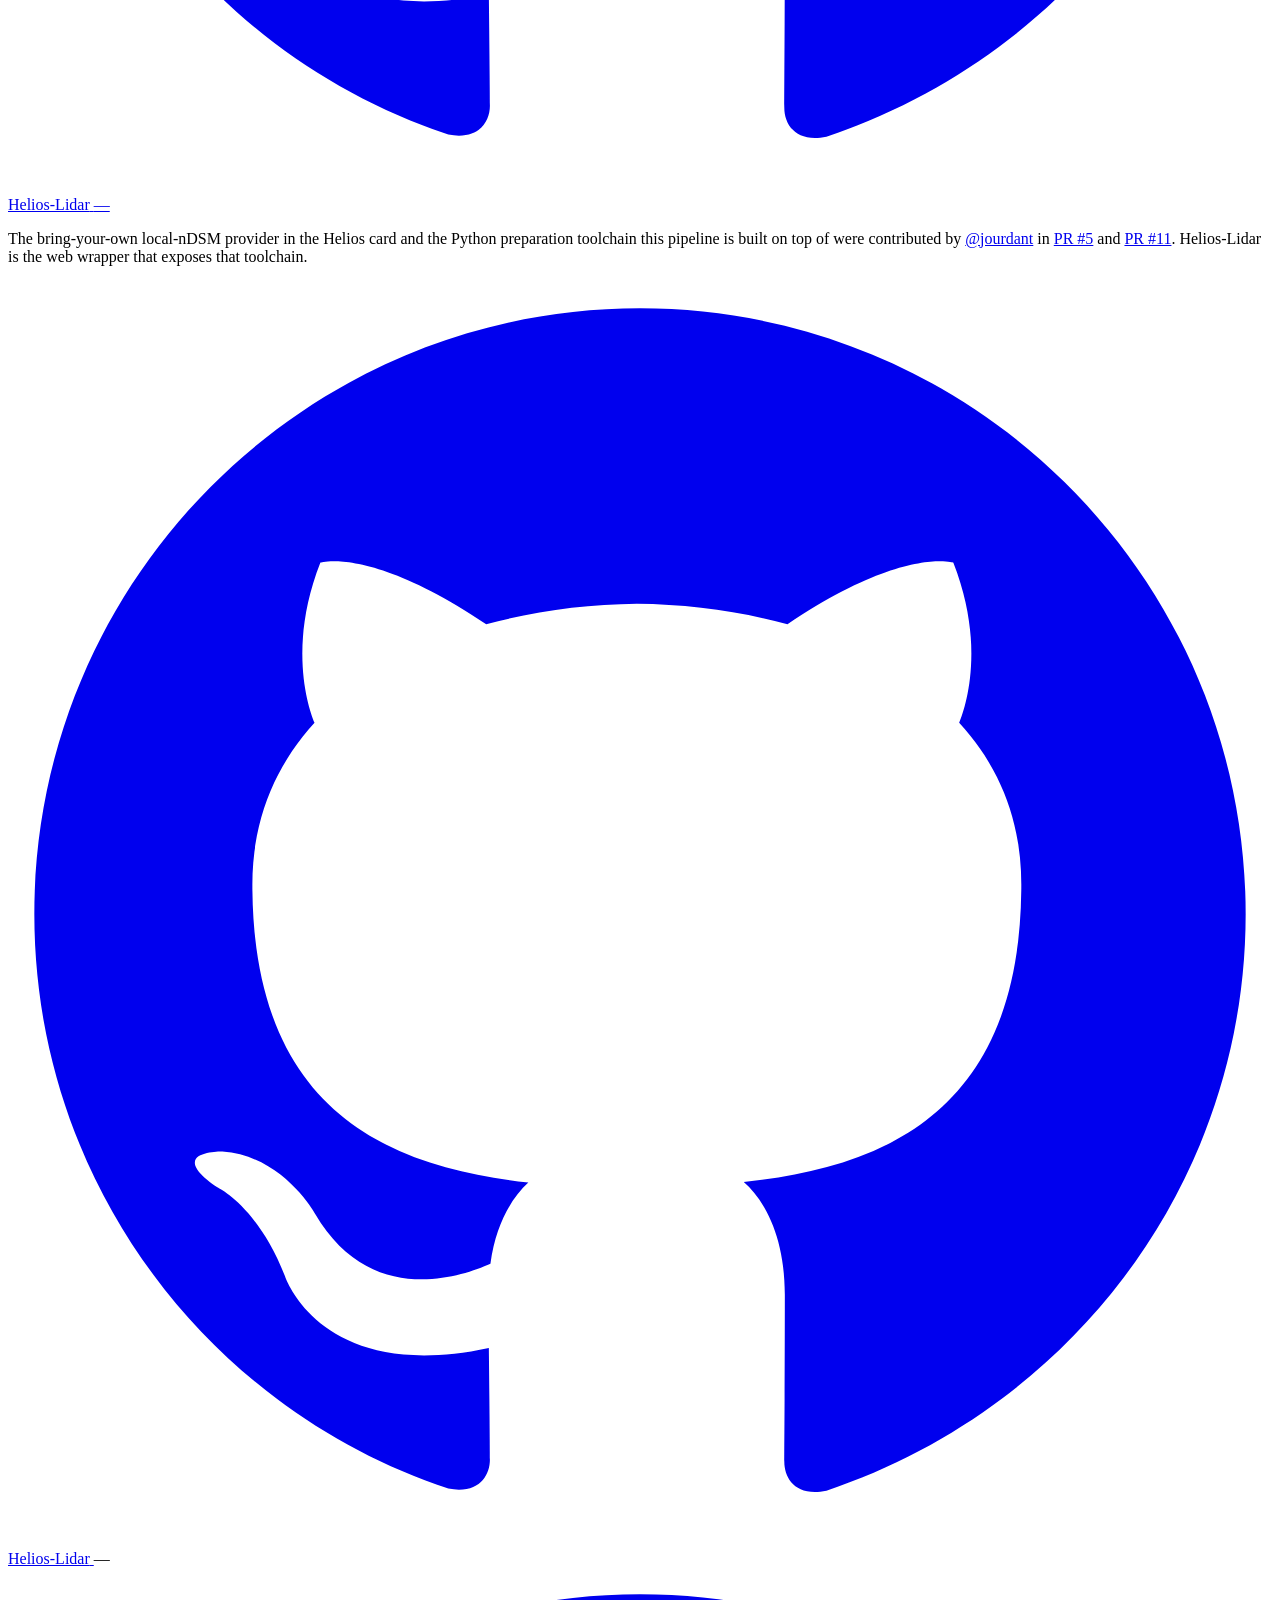
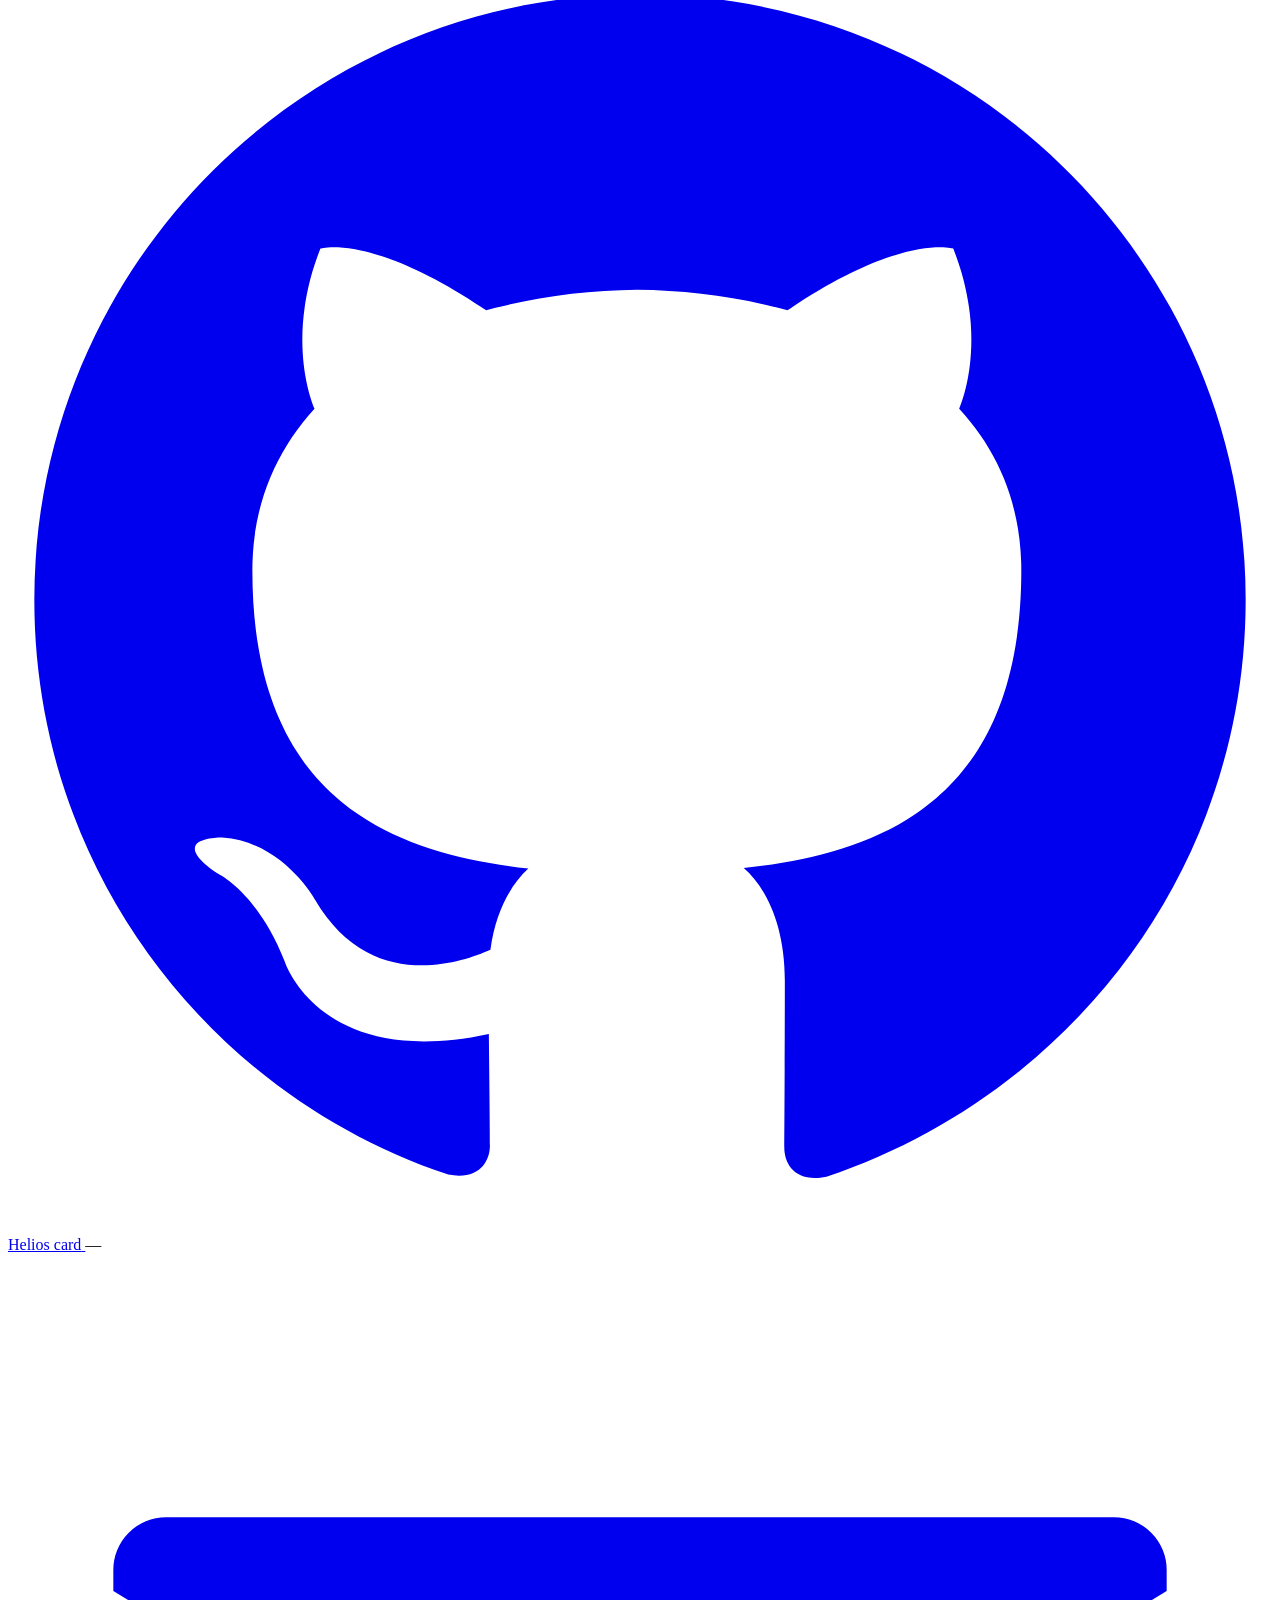
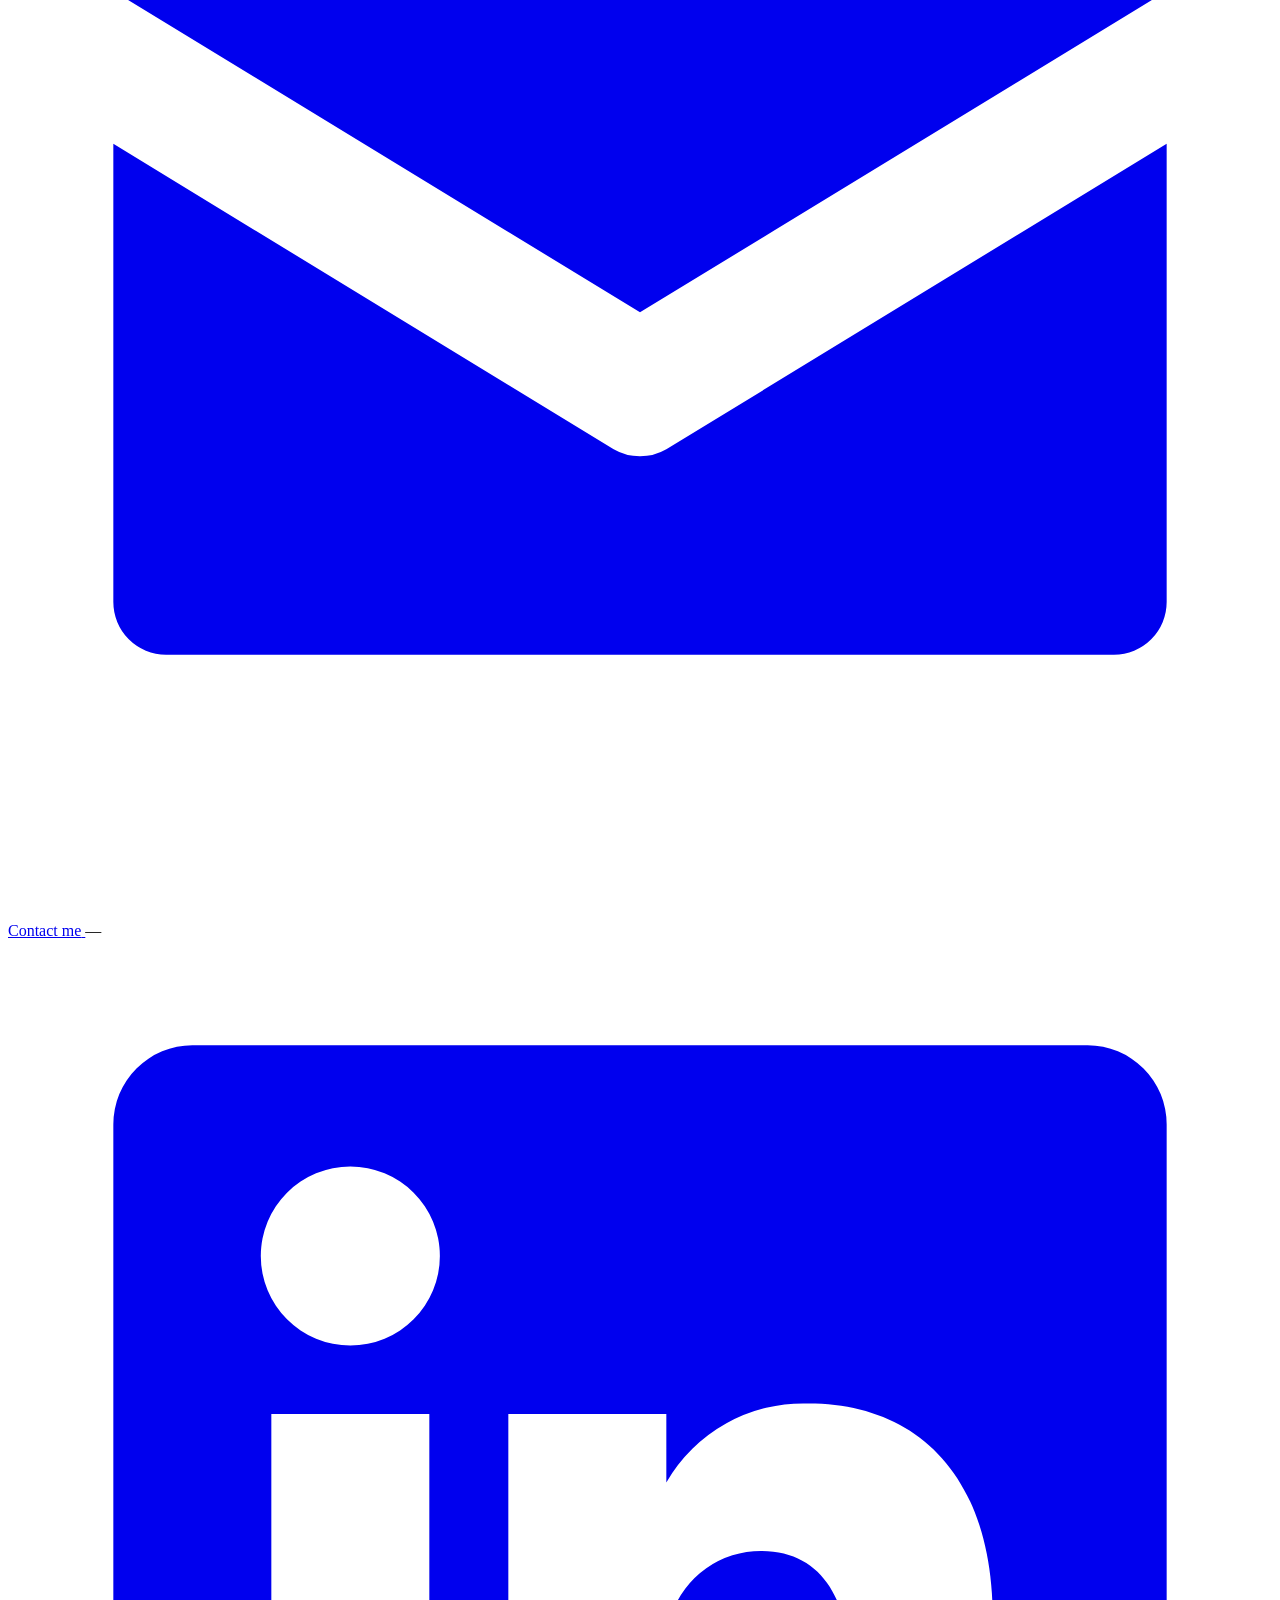
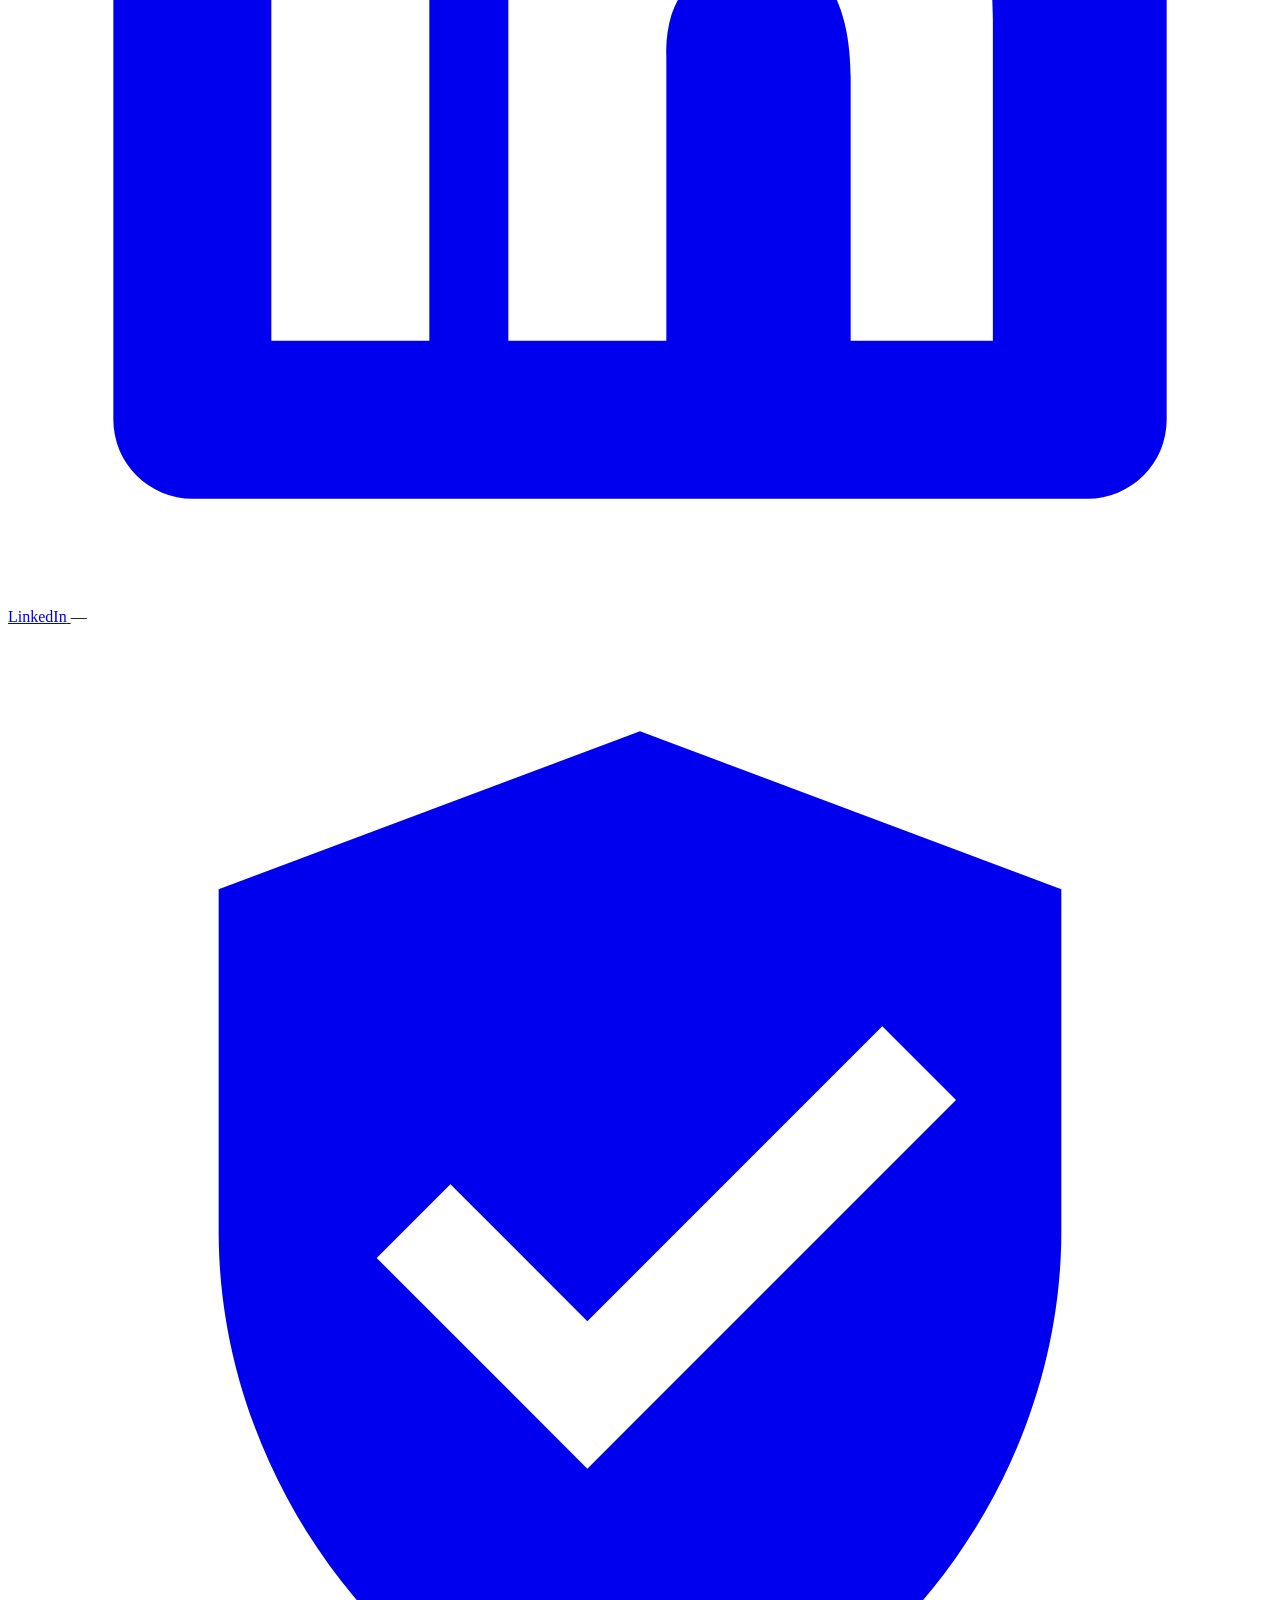
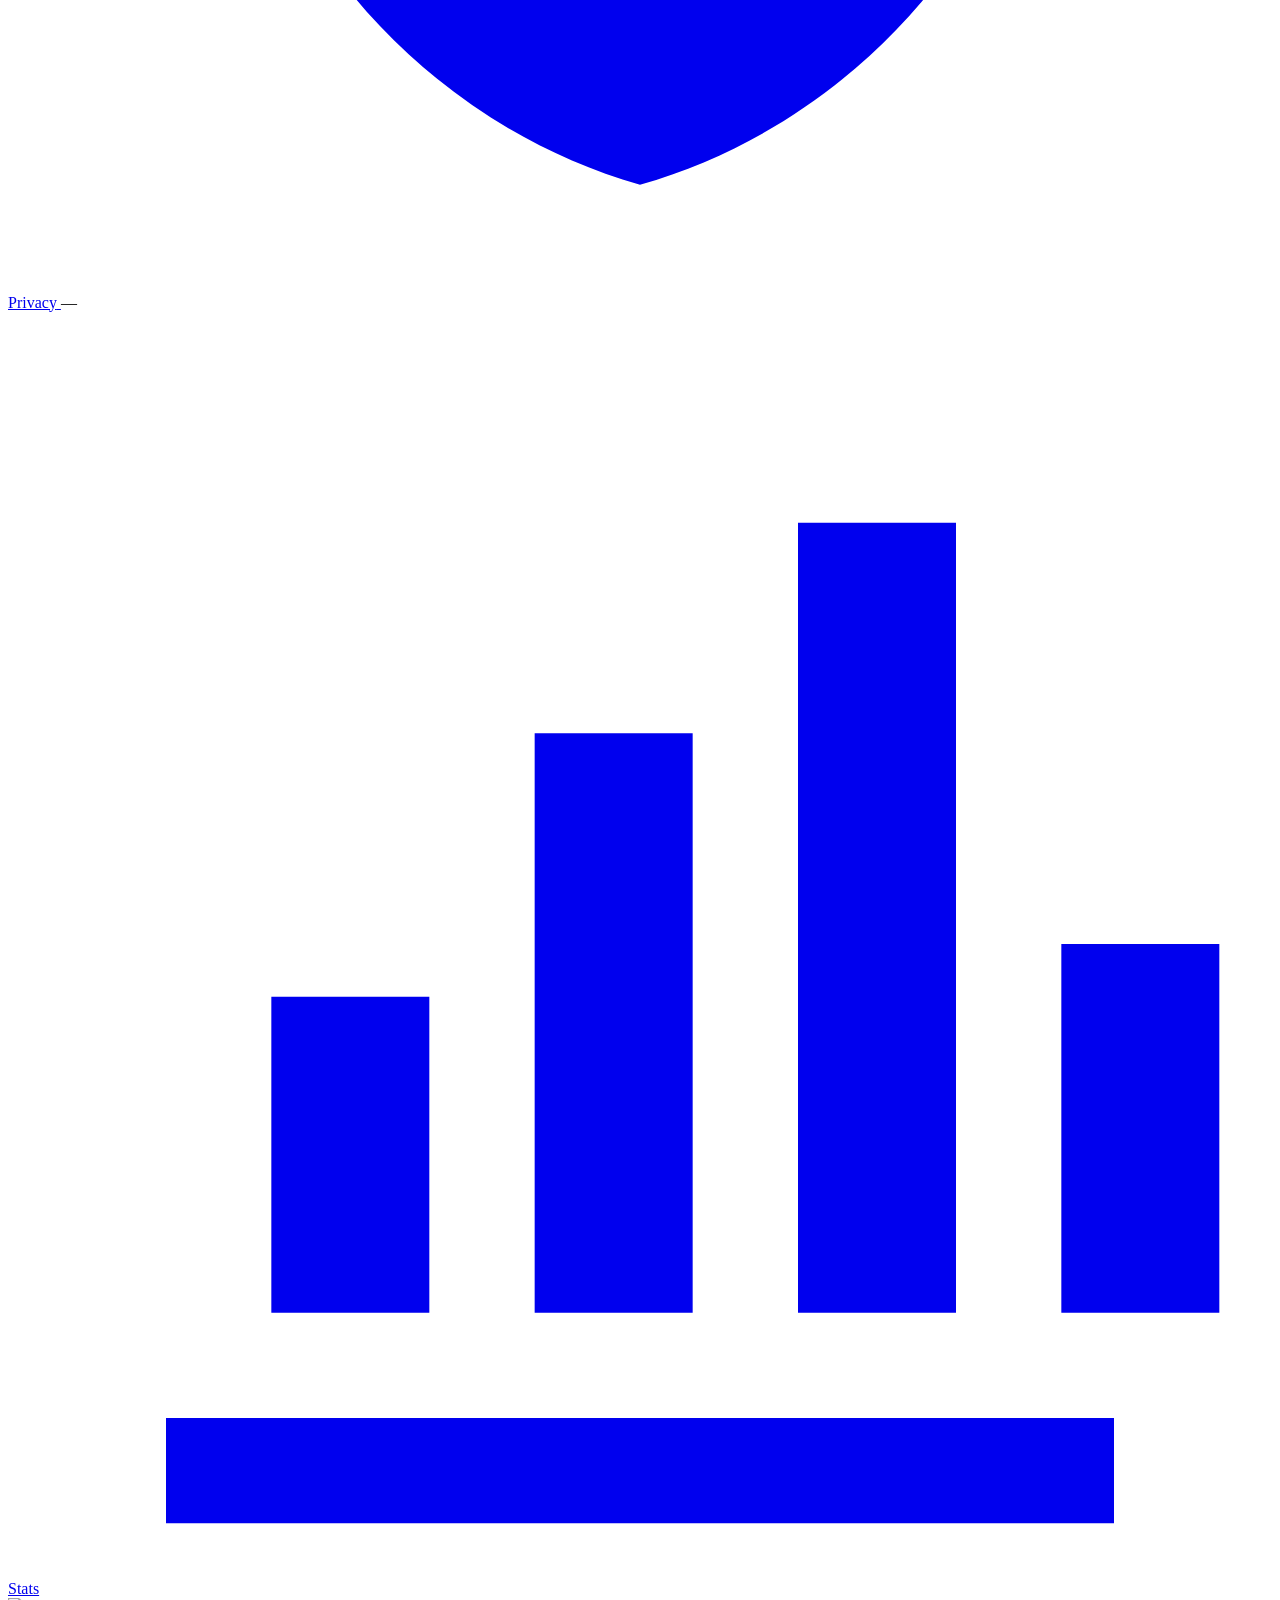
==== commit b8e59f80: "Add /coverage page, interactive world map of native Helios LiDAR support New page at /coverage that " ====
--- a/frontend/index.html
+++ b/frontend/index.html
@@ -160,6 +160,9 @@
 
     <section class="card" id="primer-section">
       <h2 data-i18n="primerH2">First time here? Read this.</h2>
+      <p class="section-lead" data-i18n="primerNativeCoverage">
+        Before anything else: the Helios card ships native LiDAR support for a growing list of countries, the list expands with every release. To check whether you're already covered without uploading anything, run the <a href="/coverage">online coverage test</a>.
+      </p>
       <p class="section-lead" data-i18n="primerLead">
         Helios paints shadows from real buildings and trees around your
         home. To do that it needs a small file describing how tall every
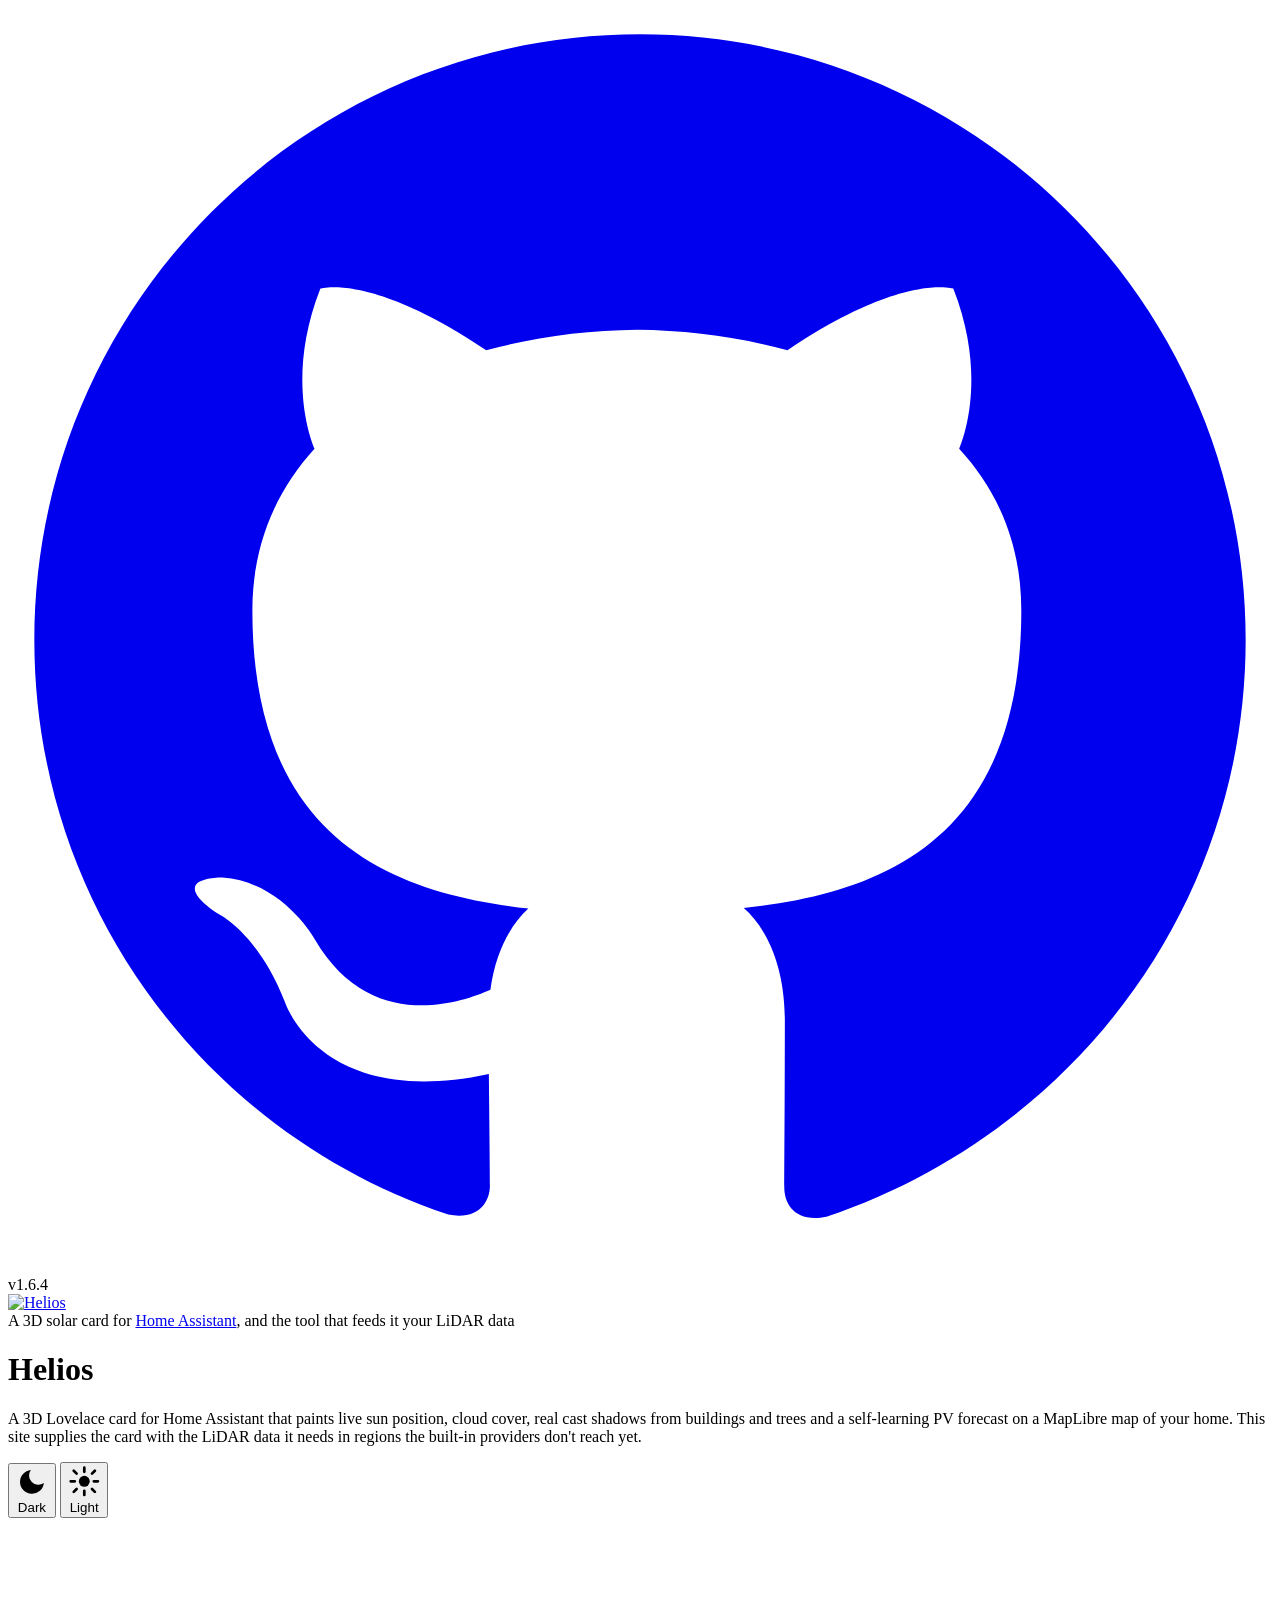
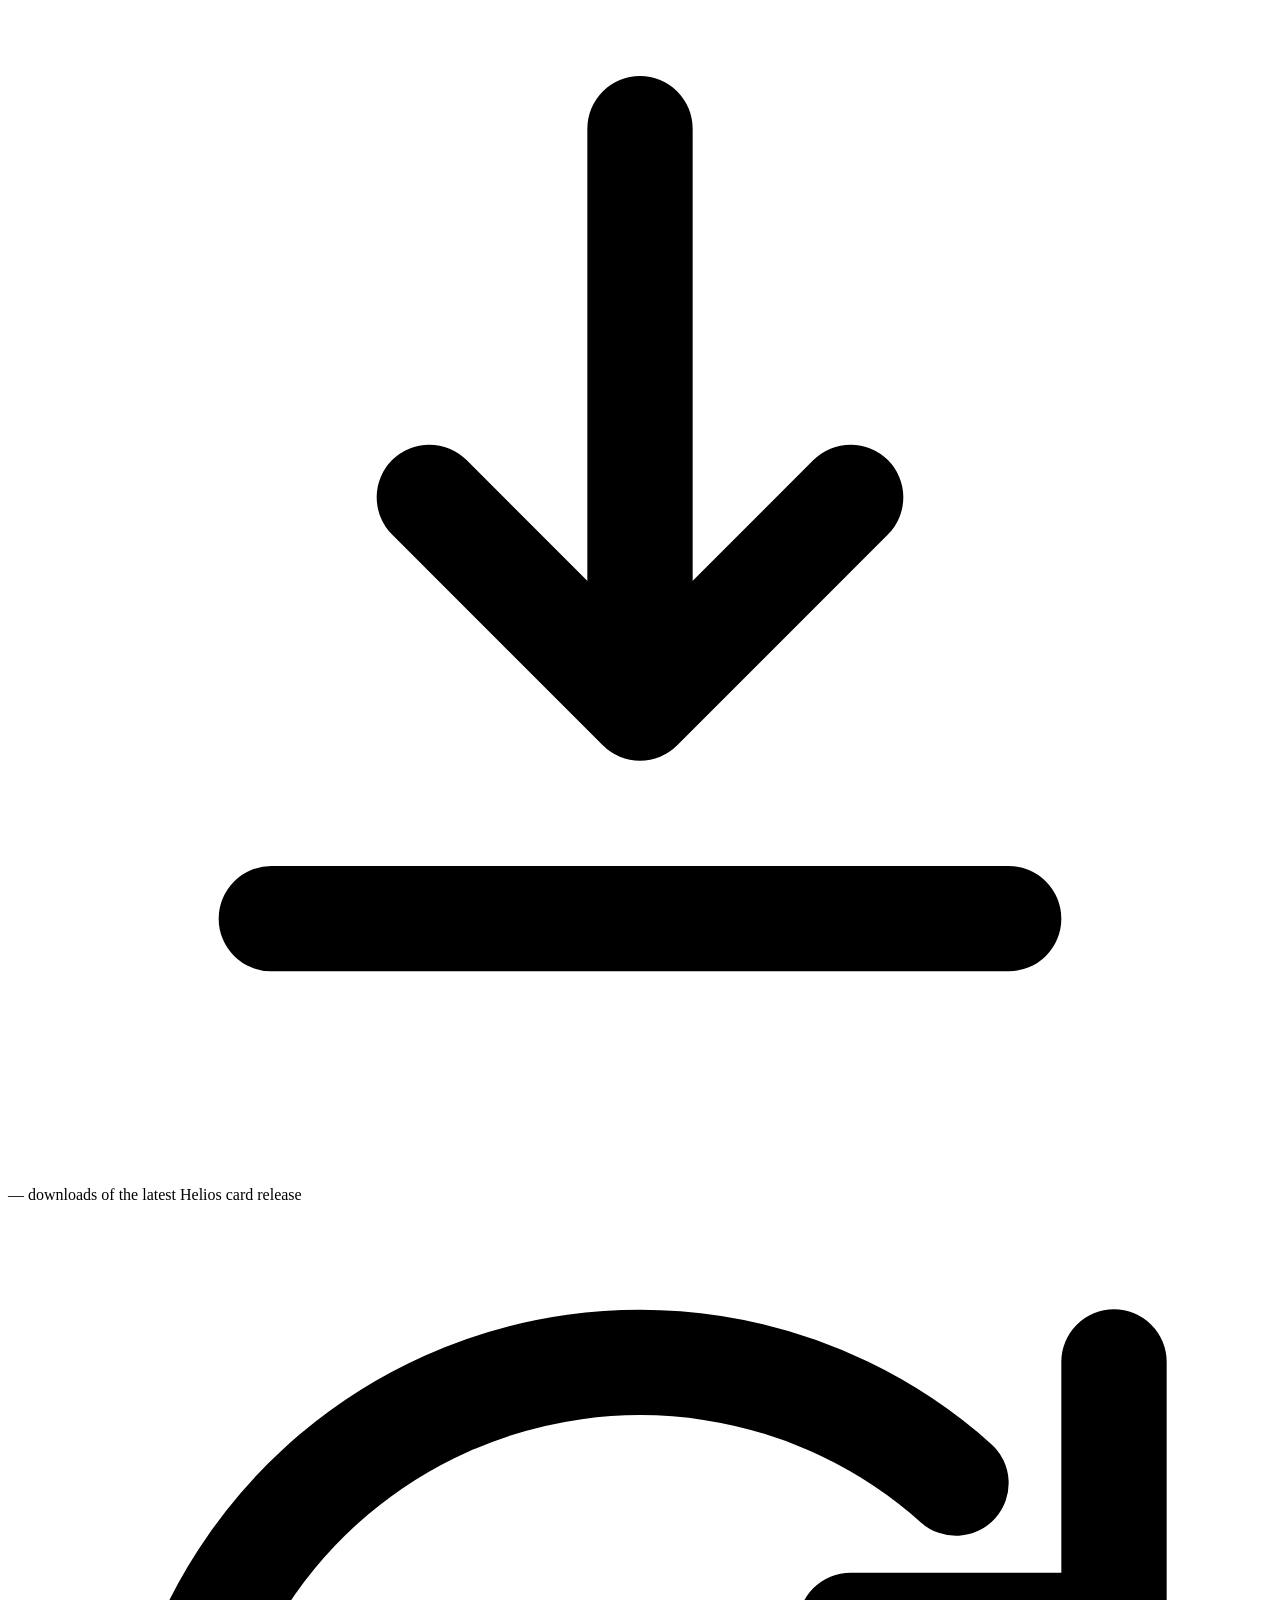
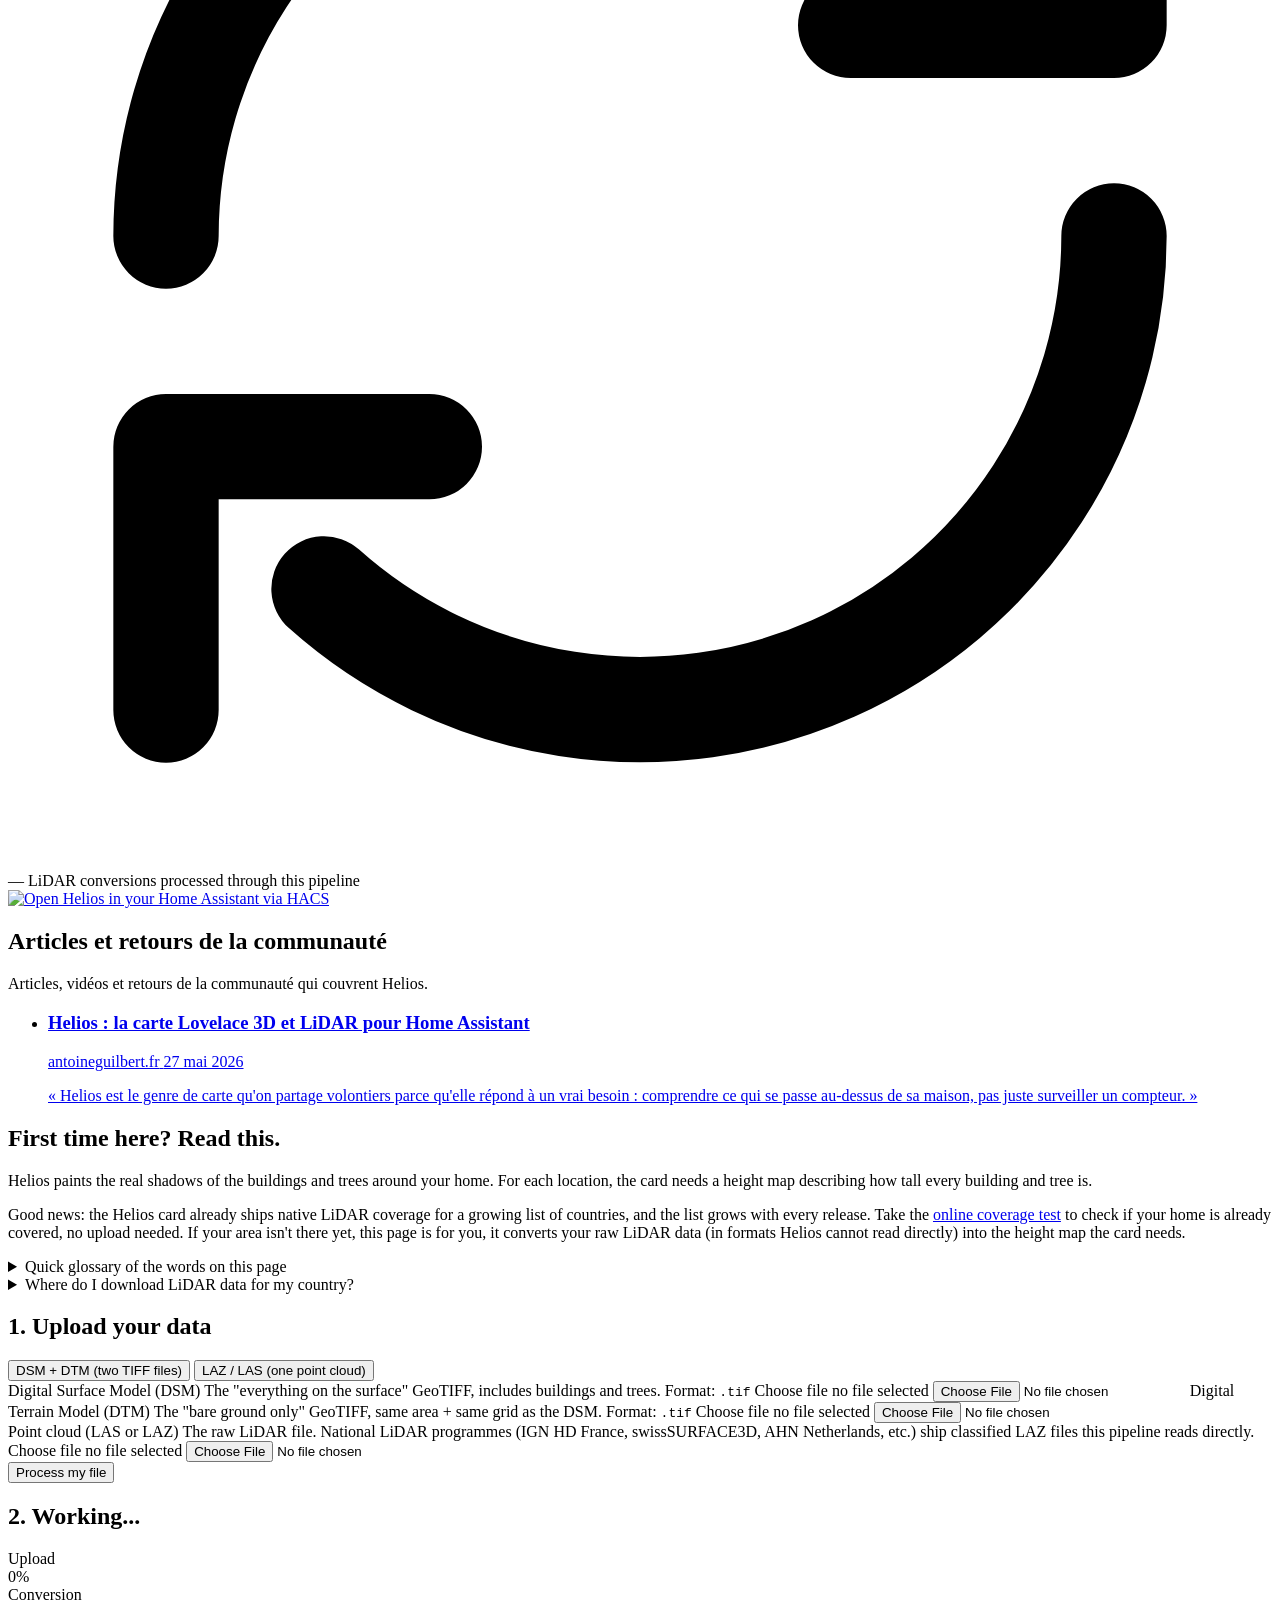
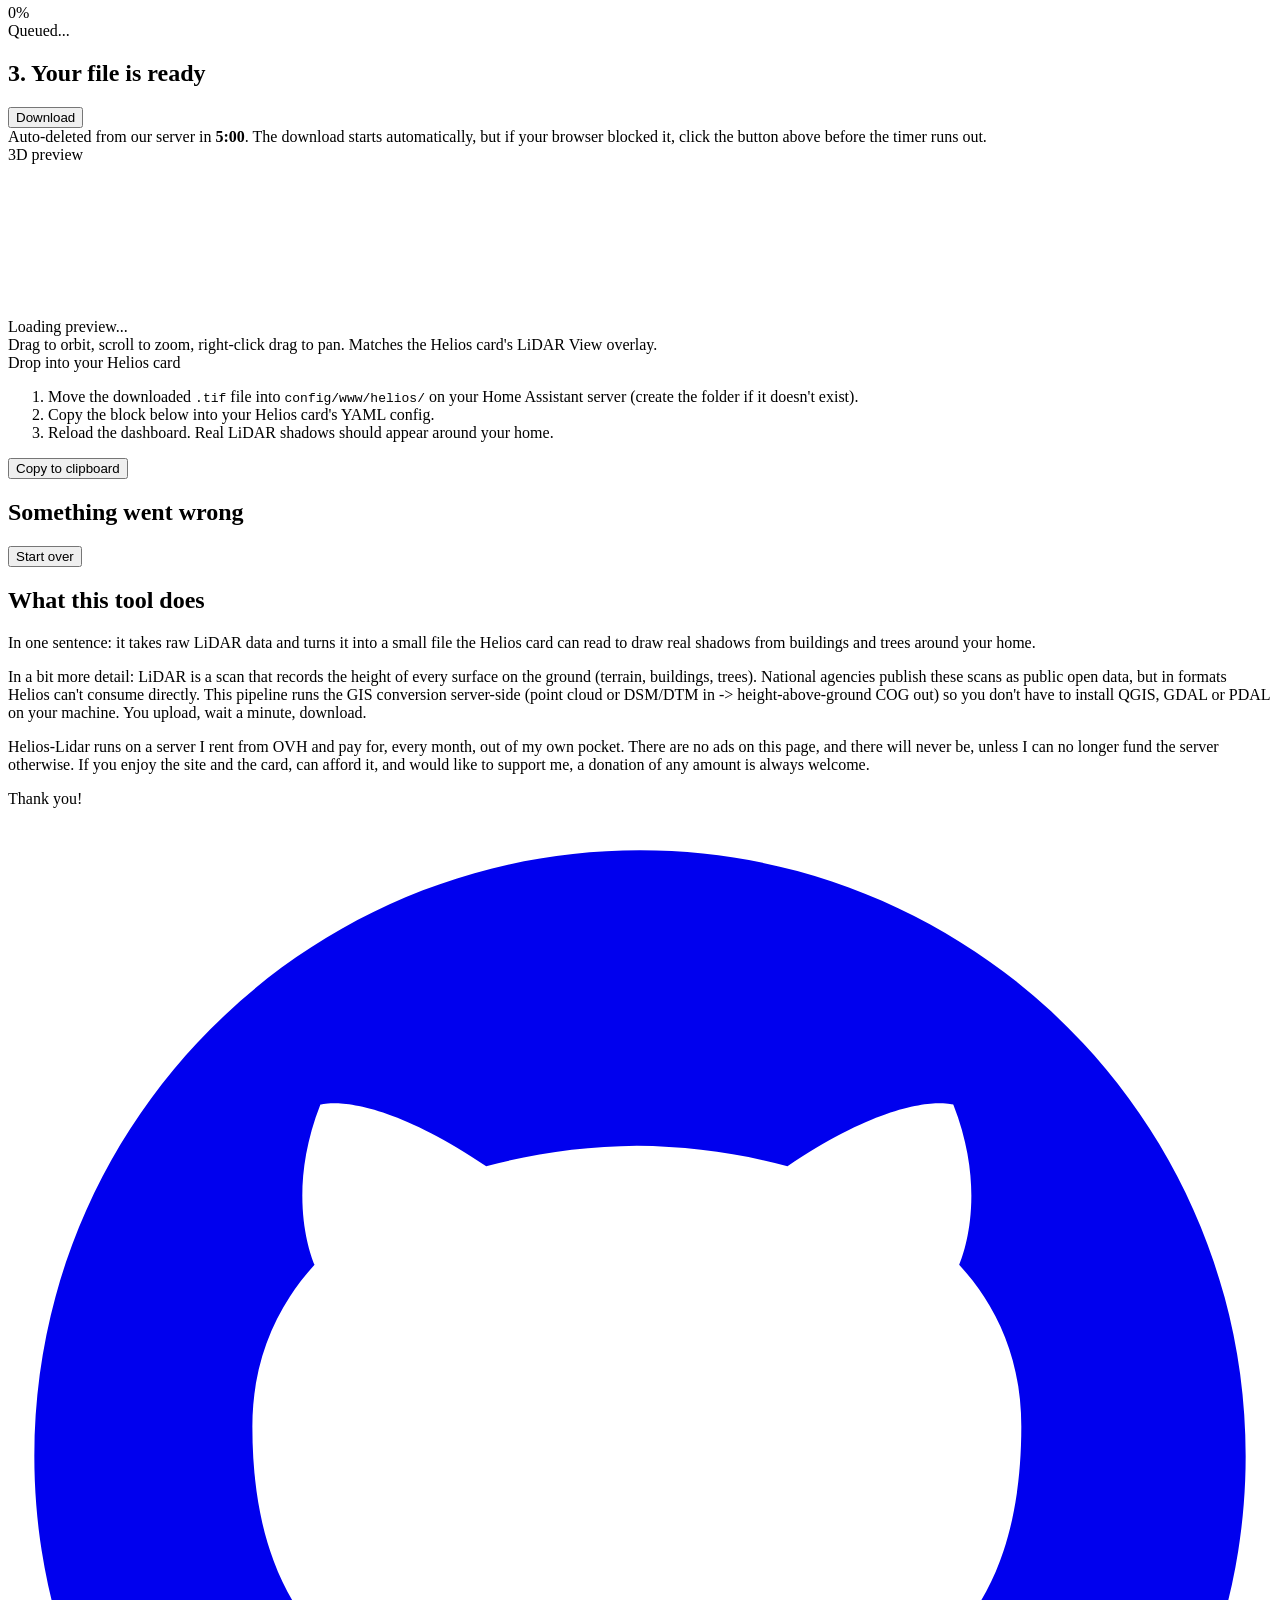
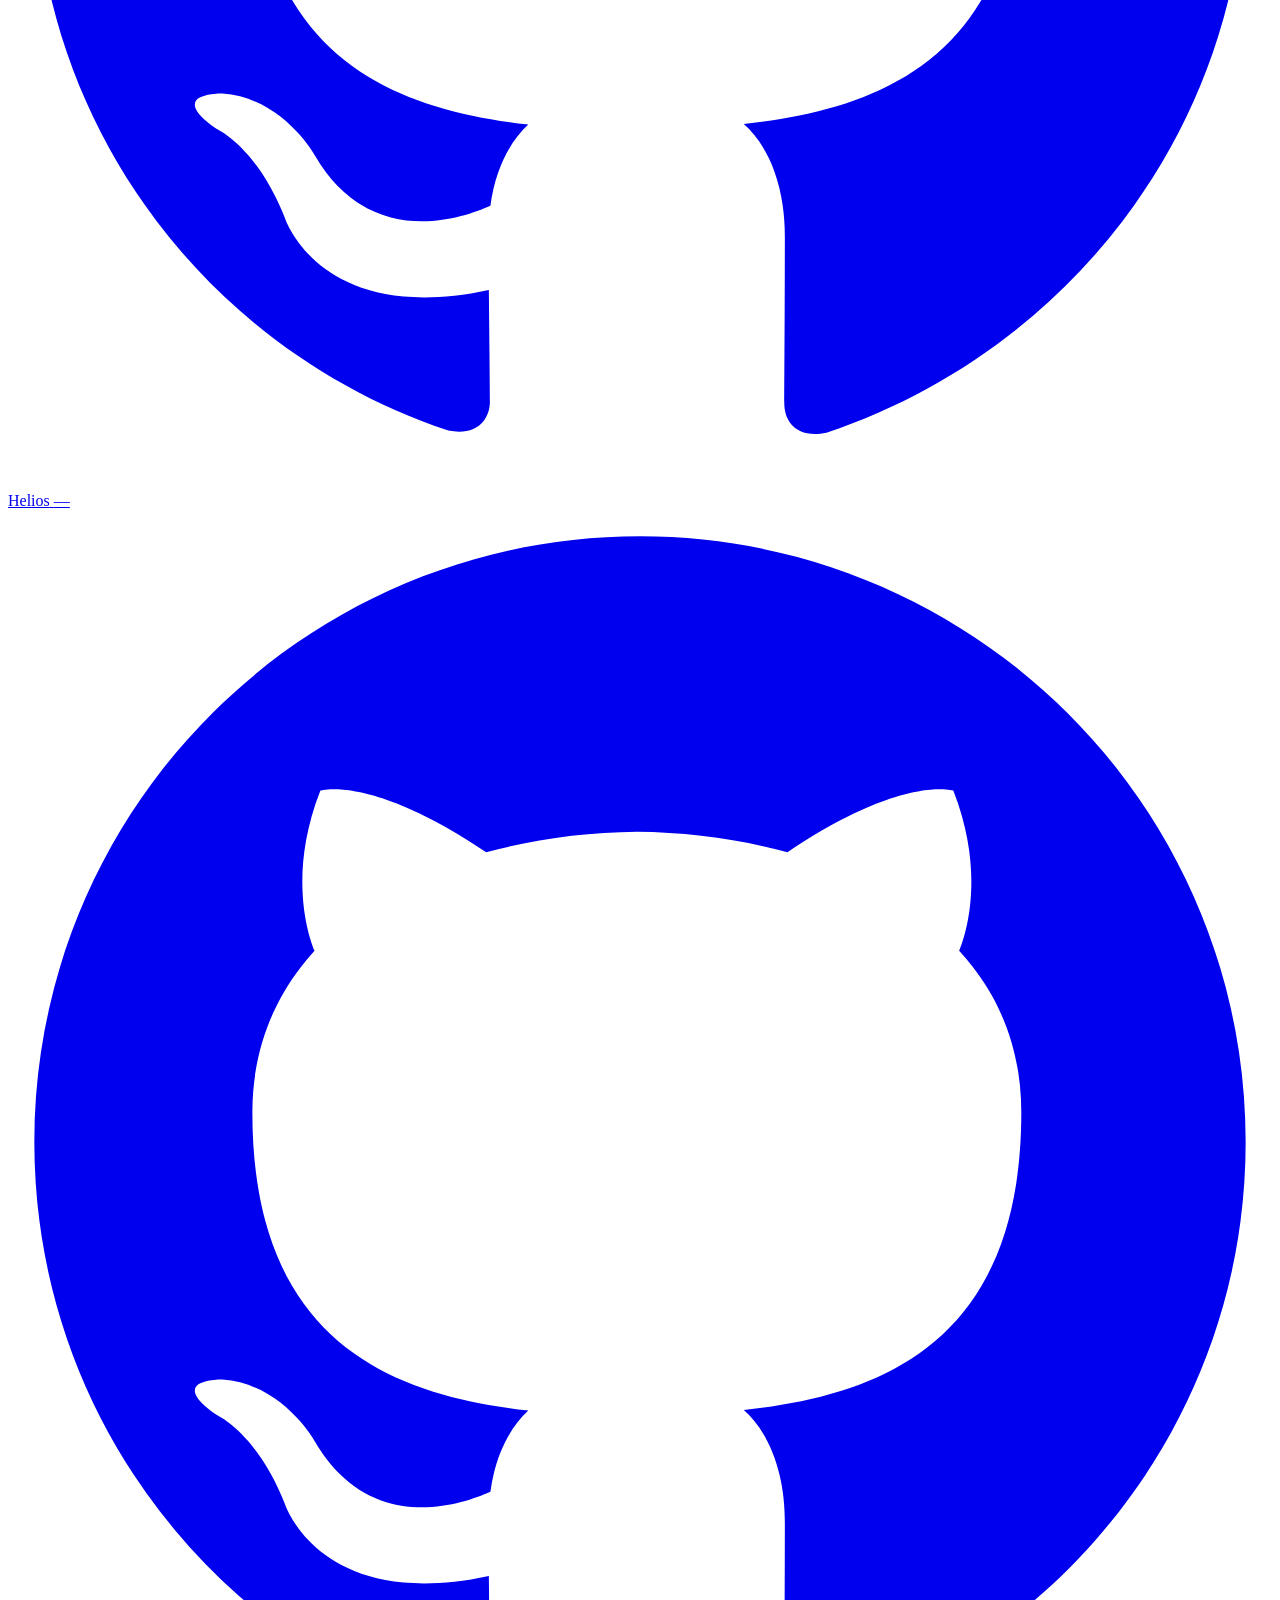
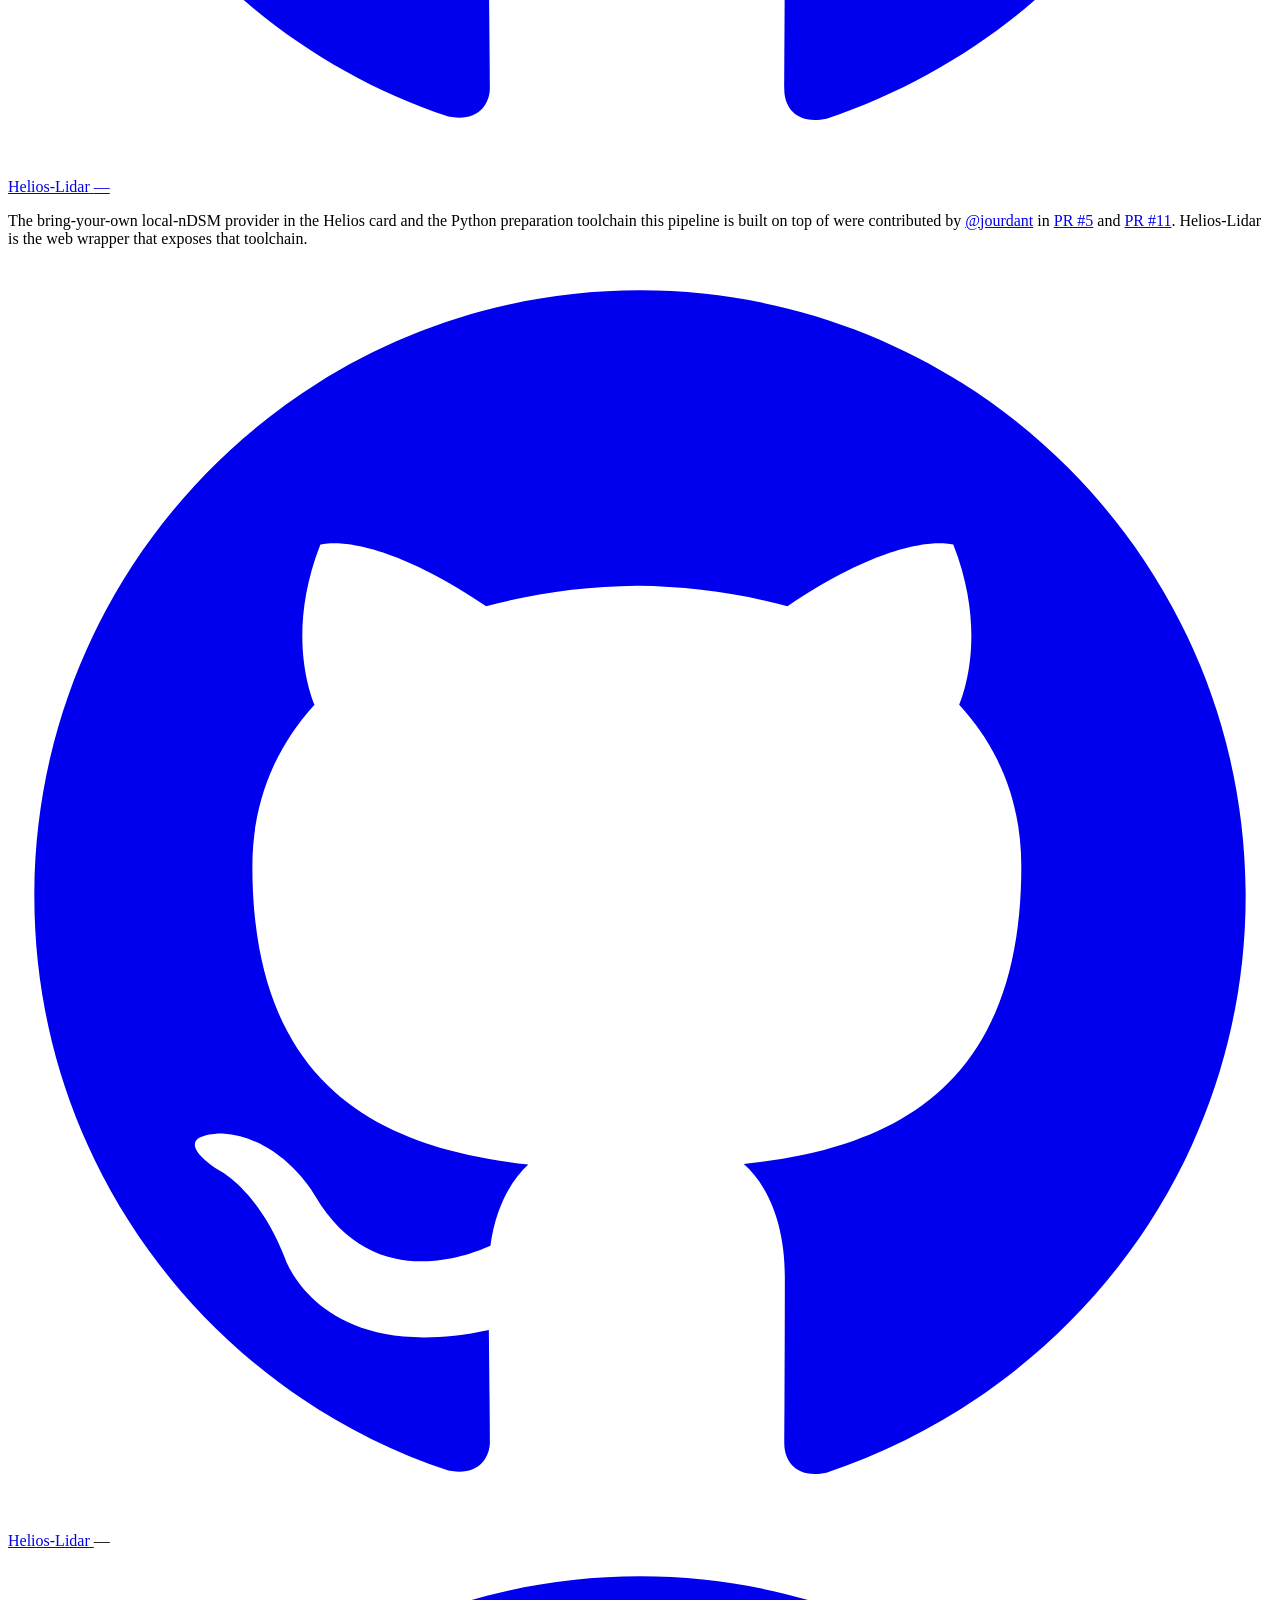
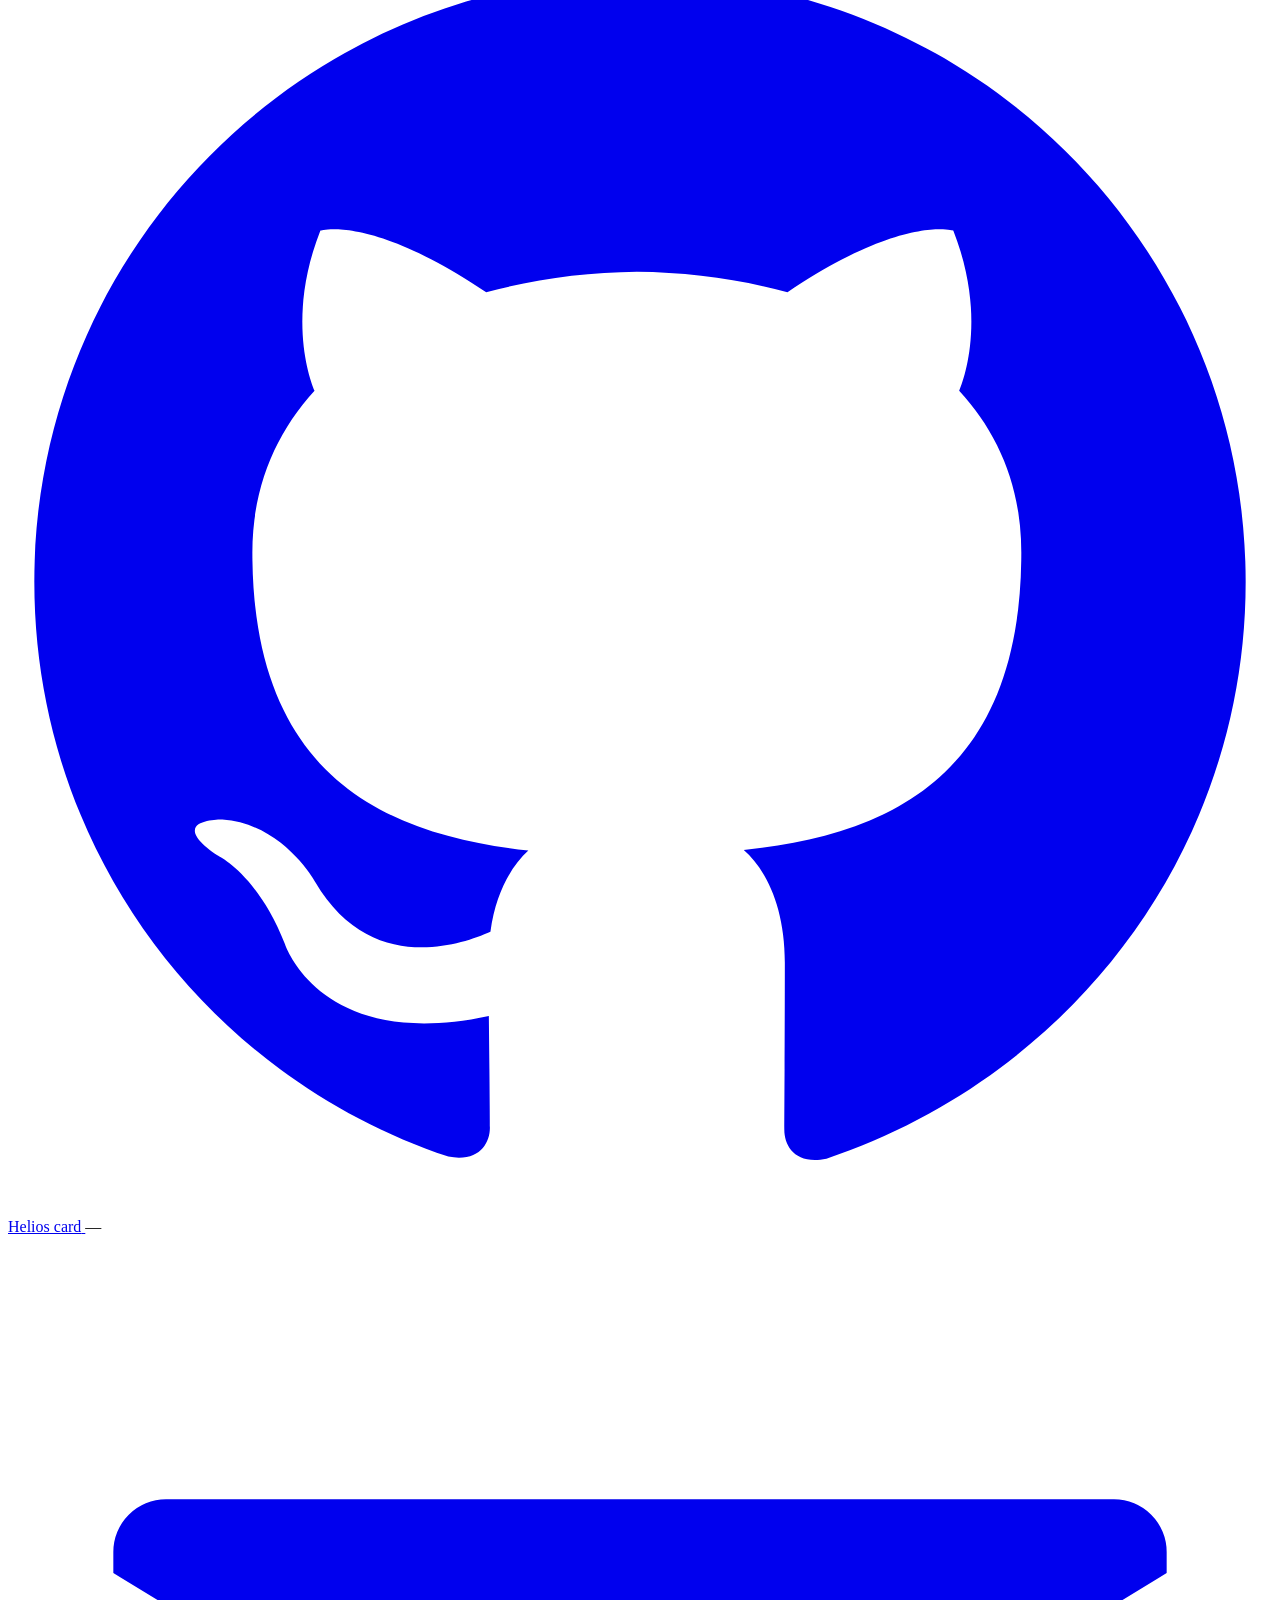
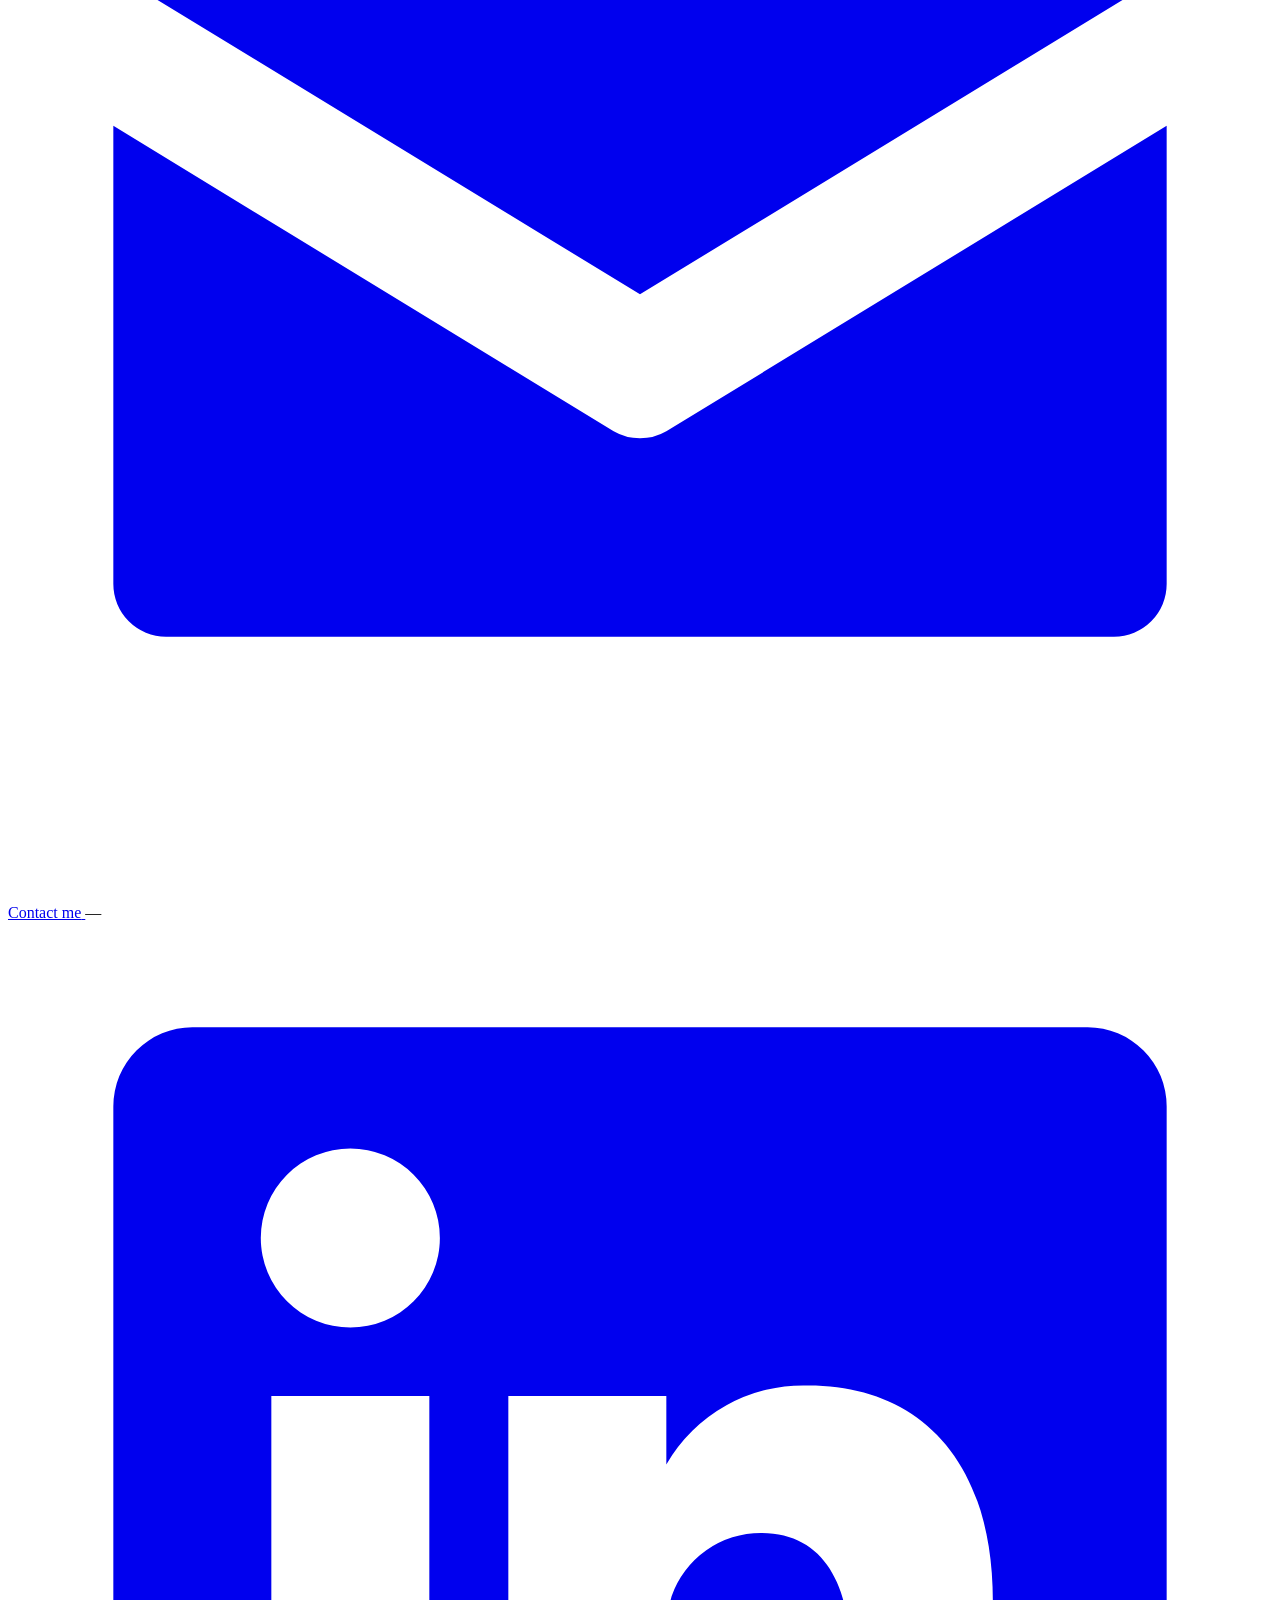
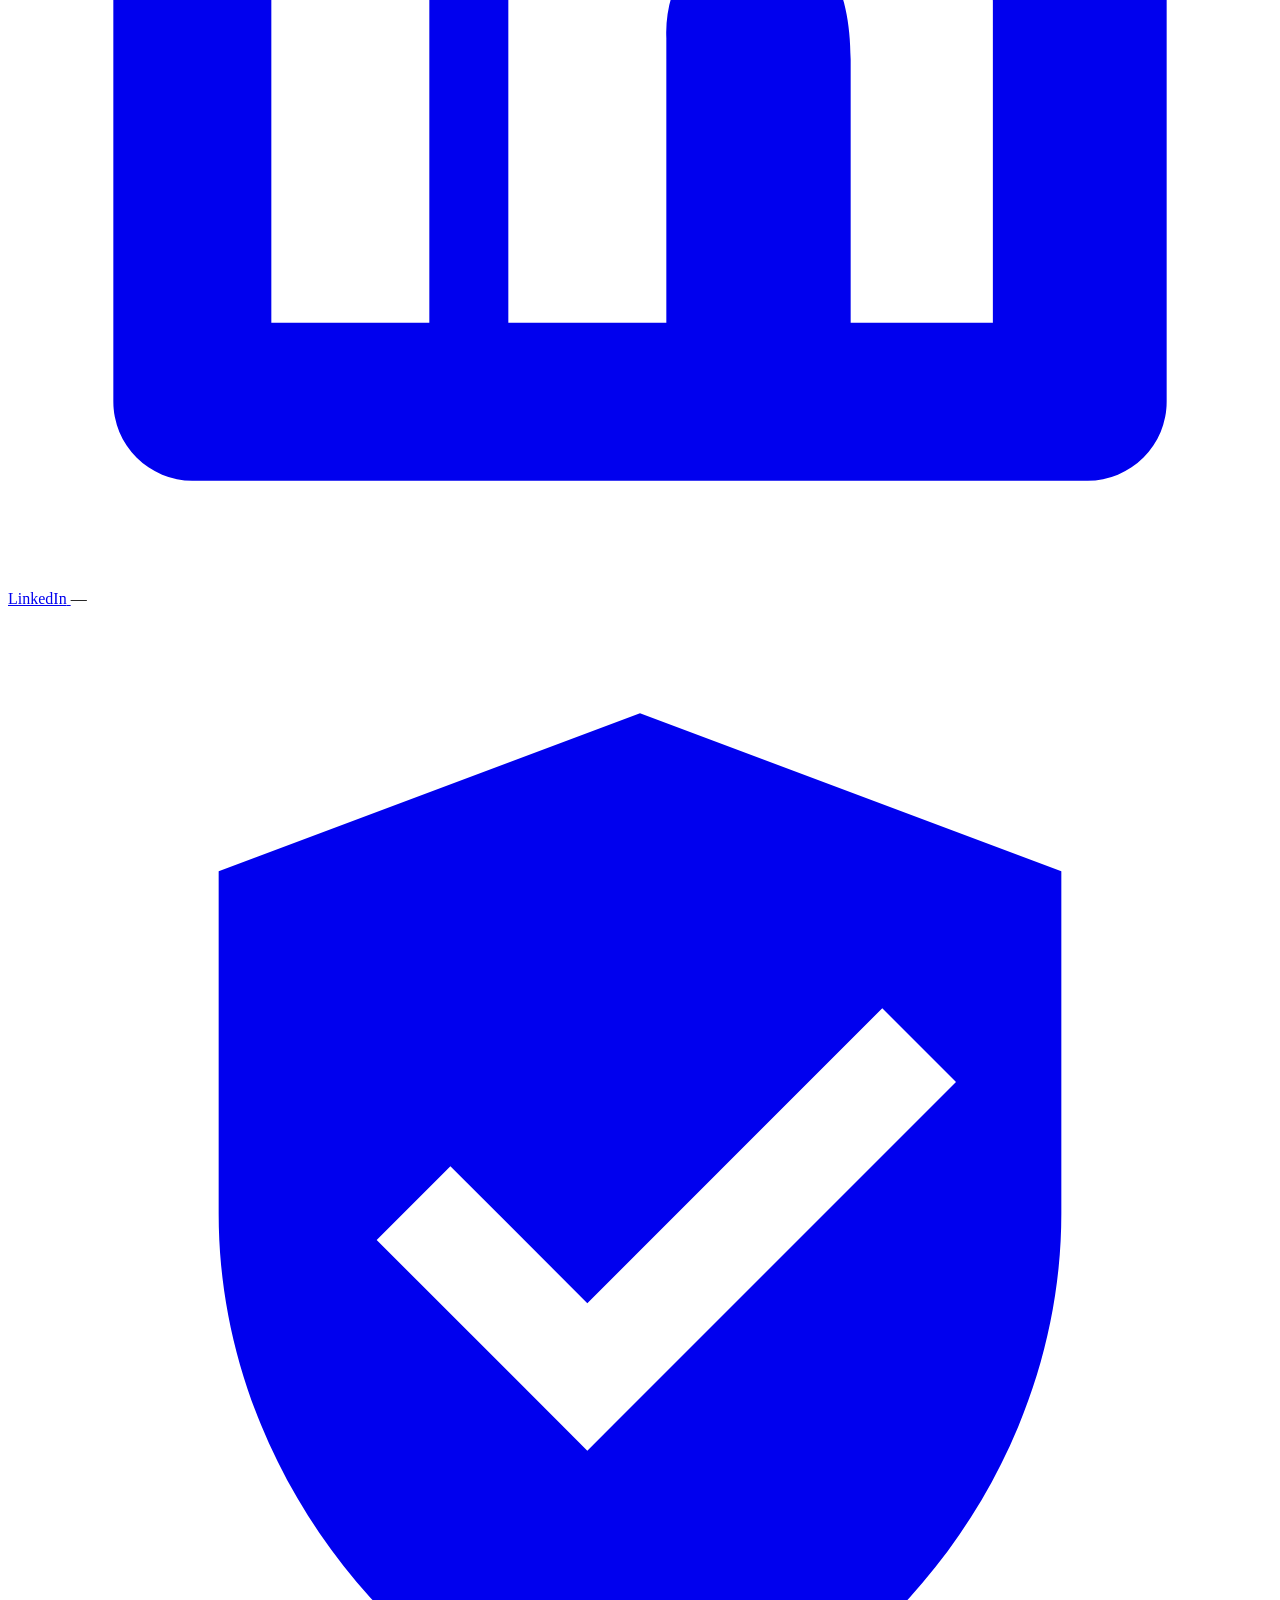
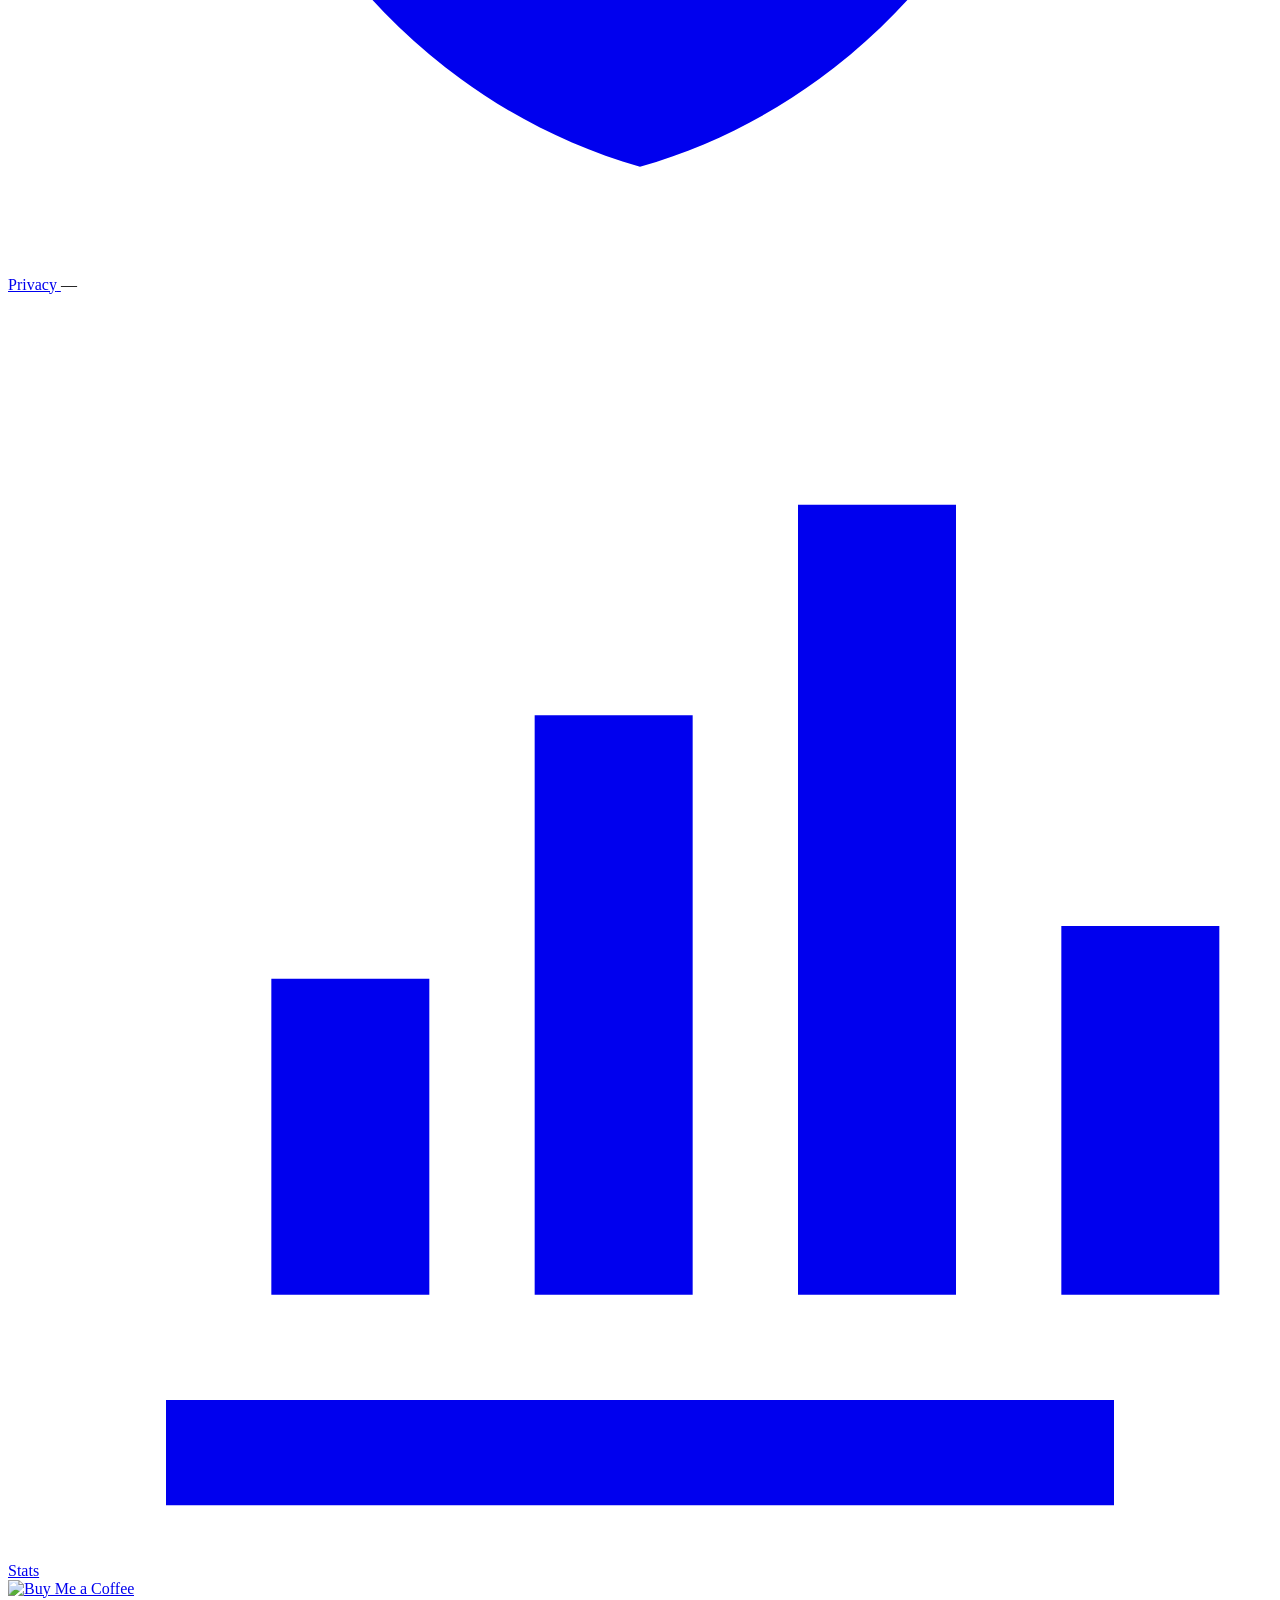
==== commit e313a06c: "Coverage page: ha-shims + geolocation button; primer rewrite; self-host helios bundle Embedded card " ====
--- a/frontend/index.html
+++ b/frontend/index.html
@@ -160,14 +160,11 @@
 
     <section class="card" id="primer-section">
       <h2 data-i18n="primerH2">First time here? Read this.</h2>
+      <p class="section-lead" data-i18n="primerLead">
+        Helios paints the real shadows of the buildings and trees around your home. For each location, the card needs a height map describing how tall every building and tree is.
+      </p>
       <p class="section-lead" data-i18n="primerNativeCoverage">
-        Before anything else: the Helios card ships native LiDAR support for a growing list of countries, the list expands with every release. To check whether you're already covered without uploading anything, run the <a href="/coverage">online coverage test</a>.
-      </p>
-      <p class="section-lead" data-i18n="primerLead">
-        Helios paints shadows from real buildings and trees around your
-        home. To do that it needs a small file describing how tall every
-        building and tree is. This page turns raw LiDAR data (which comes
-        in formats Helios can't read directly) into that file.
+        Good news: the Helios card already ships native LiDAR coverage for a growing list of countries, and the list grows with every release. Take the <a href="/coverage">online coverage test</a> to check if your home is already covered, no upload needed. If your area isn't there yet, this page is for you, it converts your raw LiDAR data (in formats Helios cannot read directly) into the height map the card needs.
       </p>
 
       <details class="help-block" id="help-data">
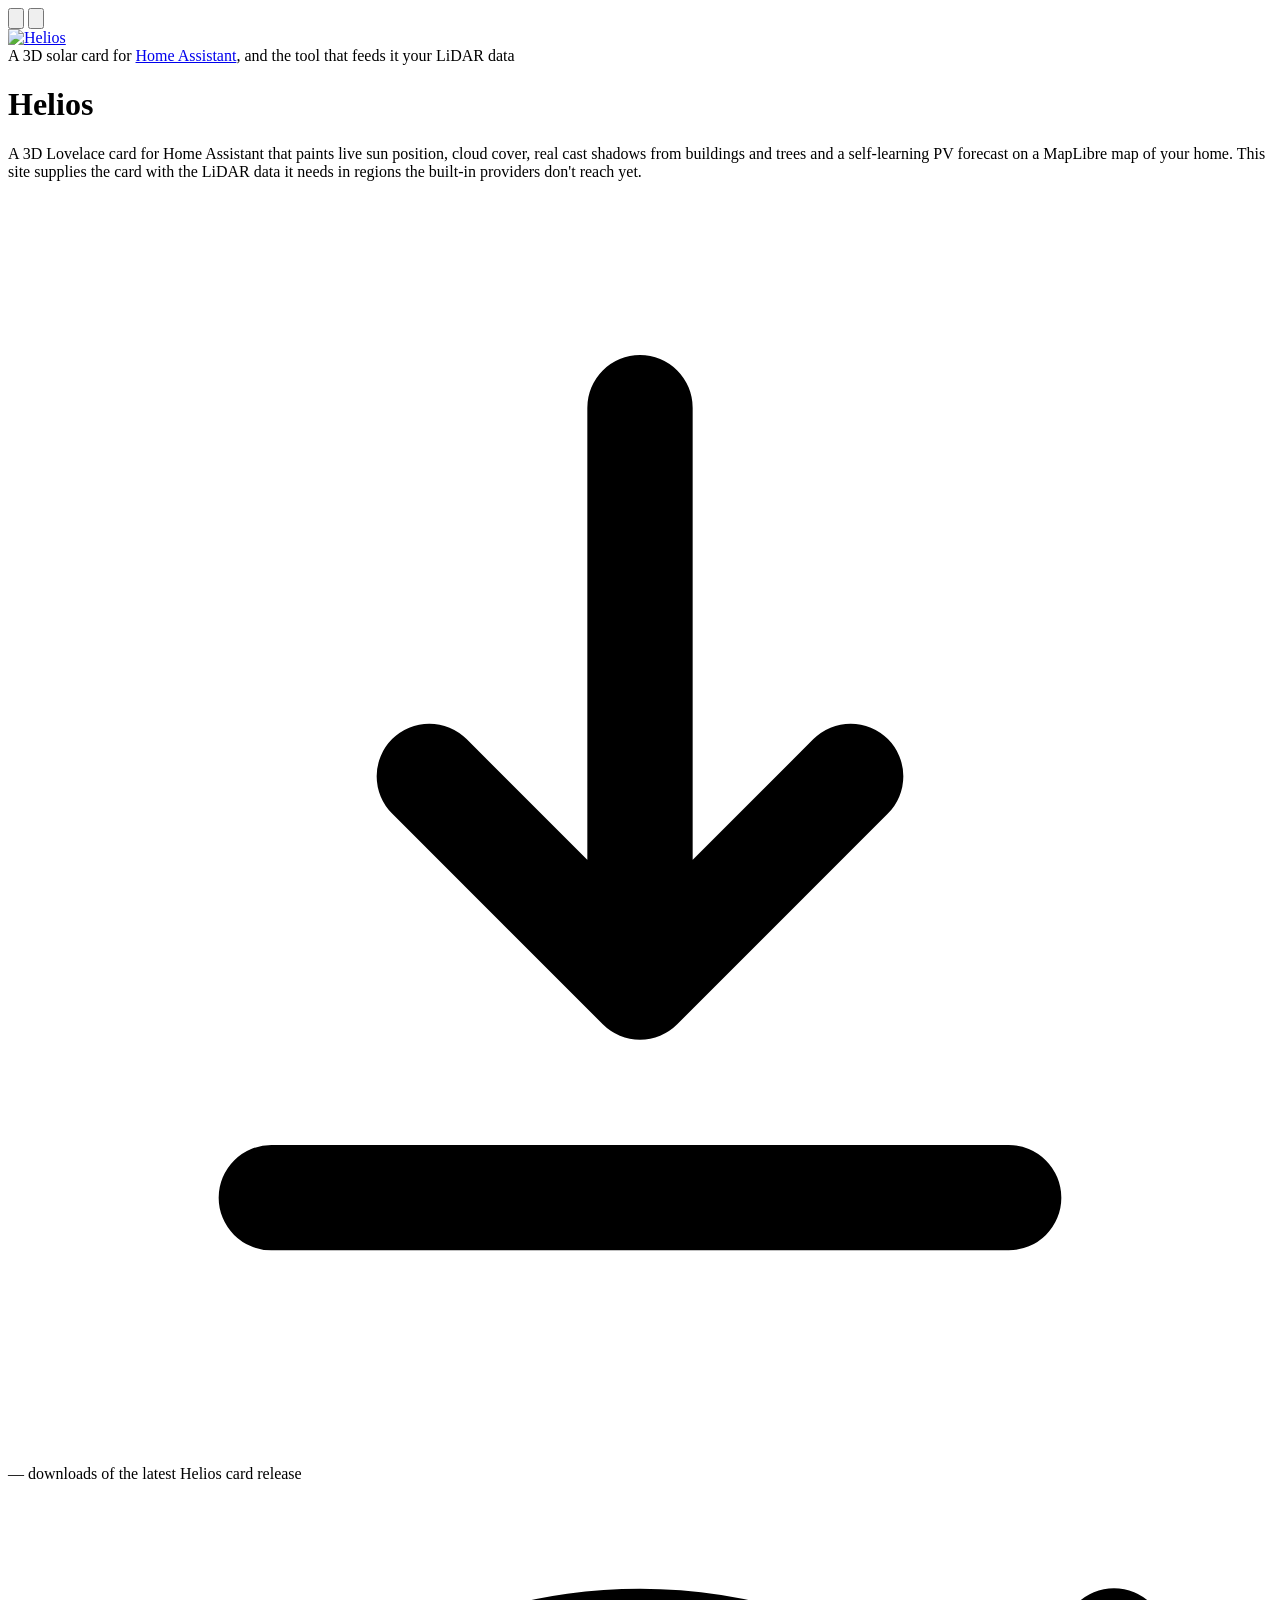
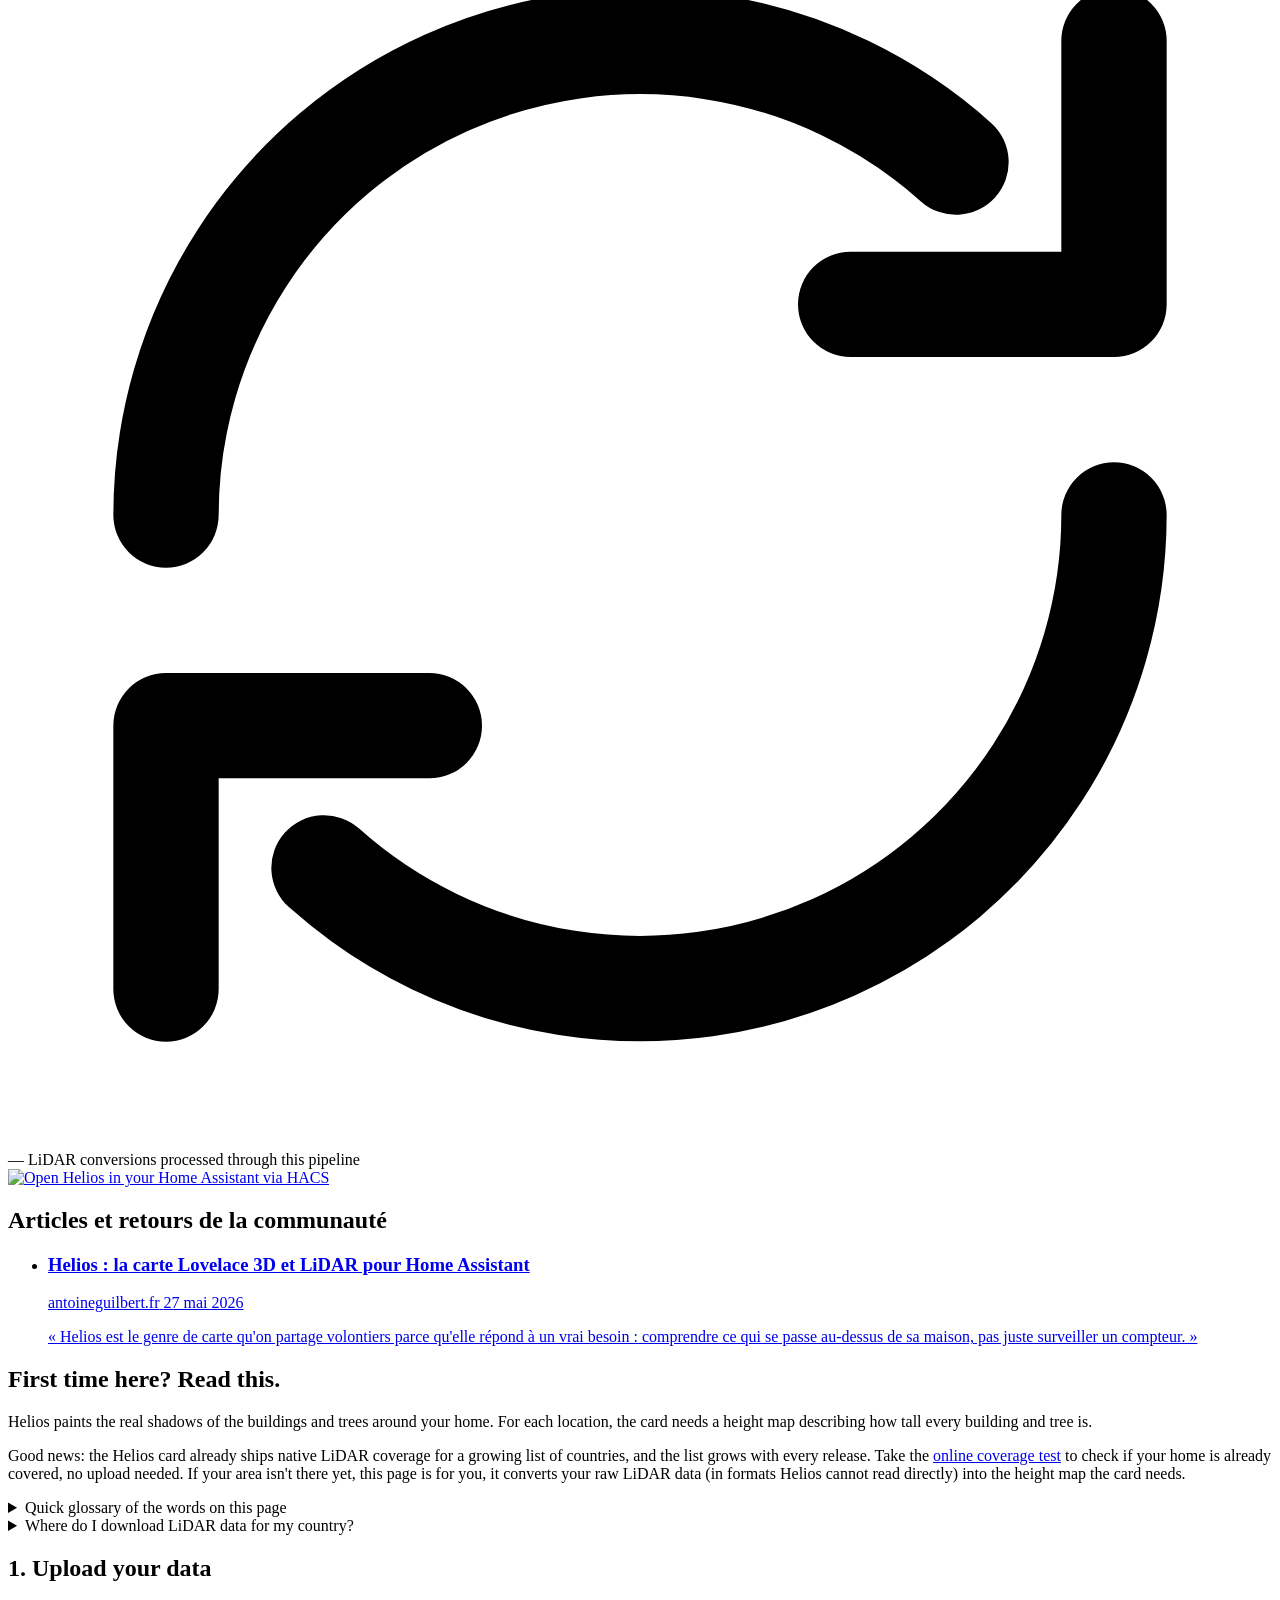
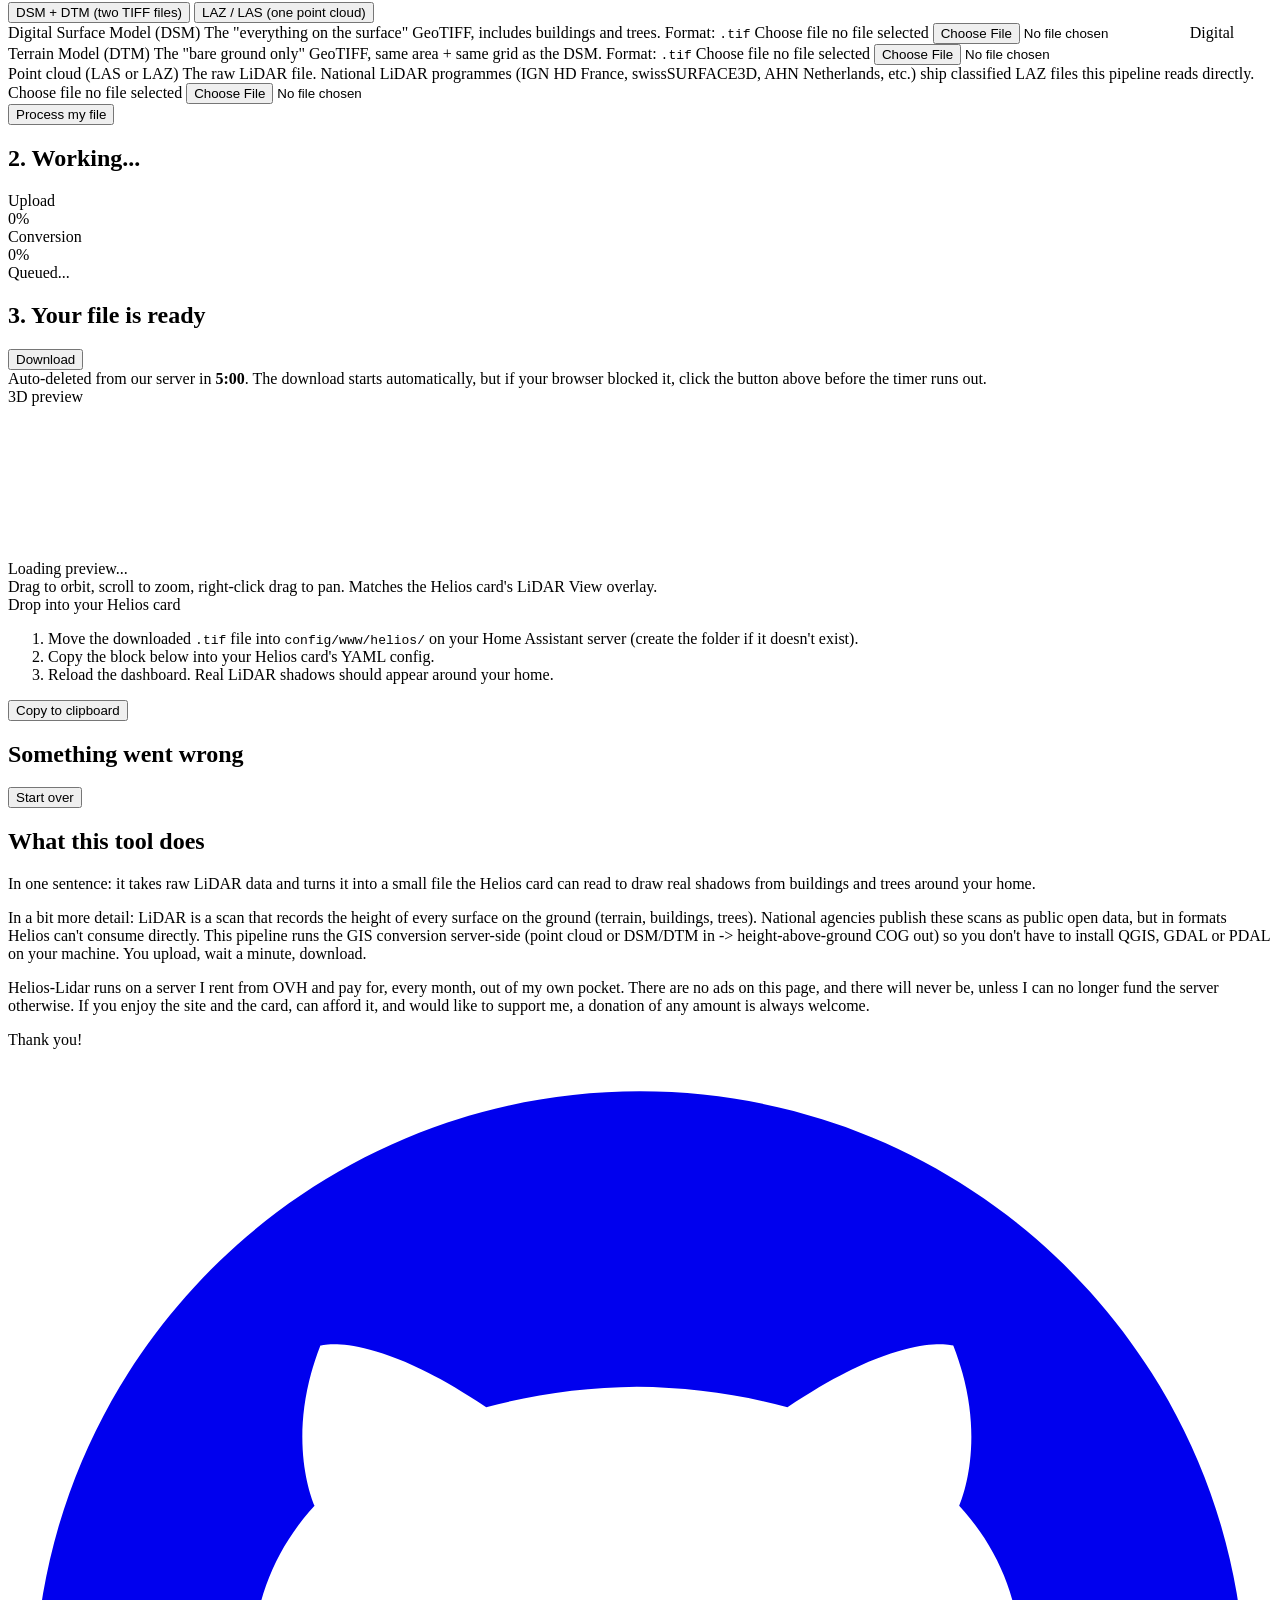
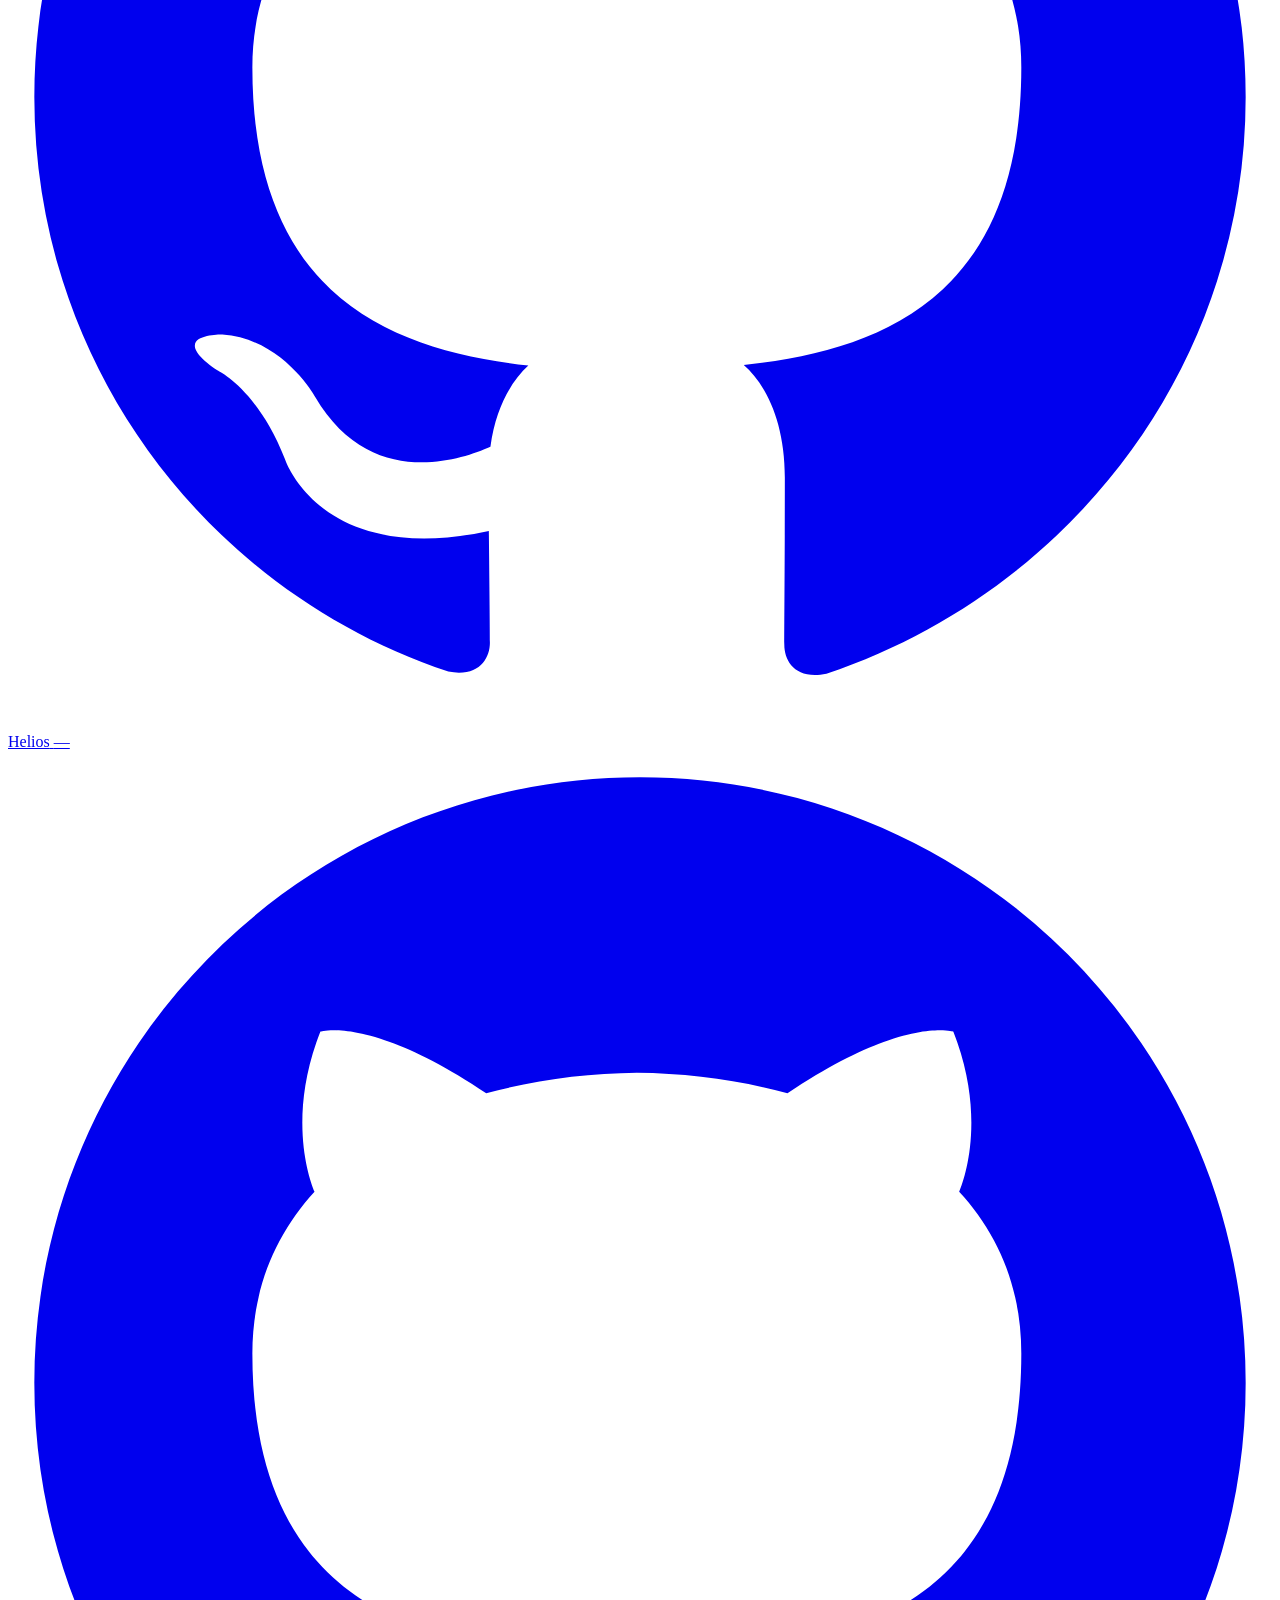
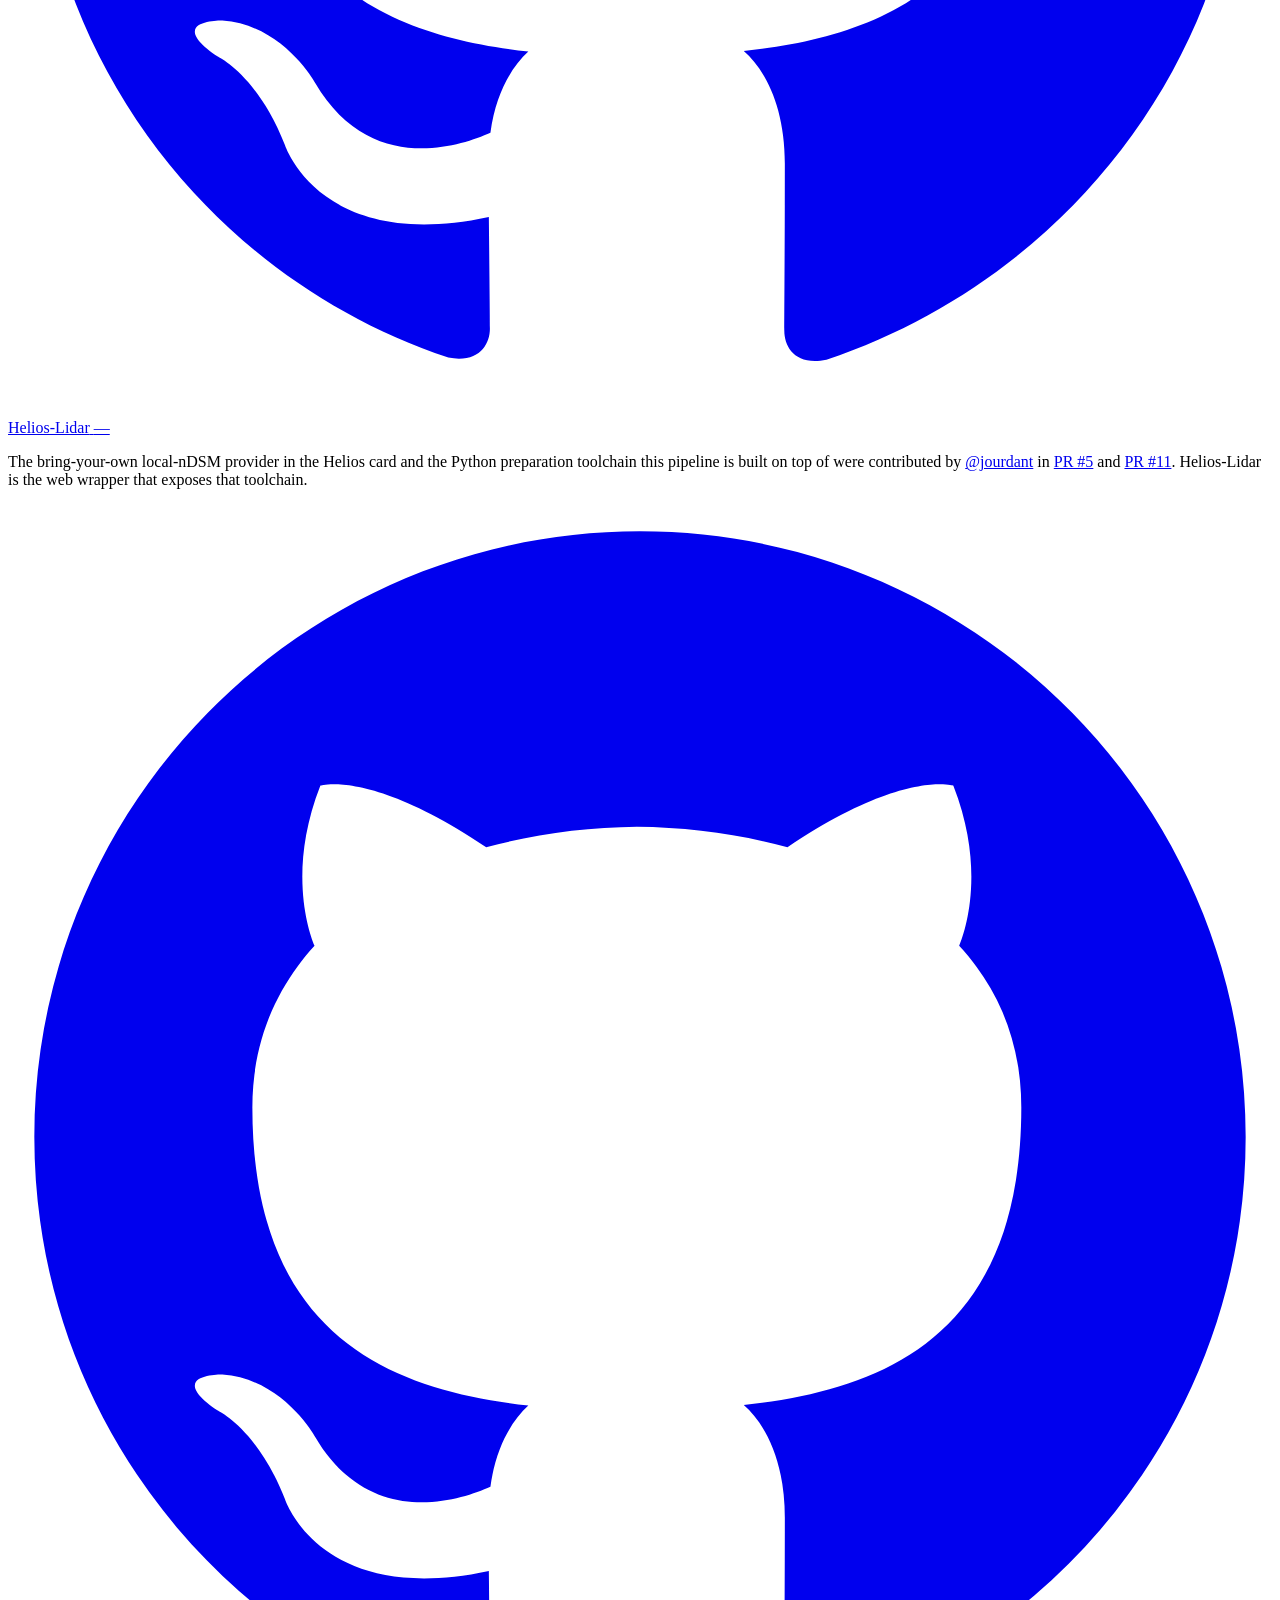
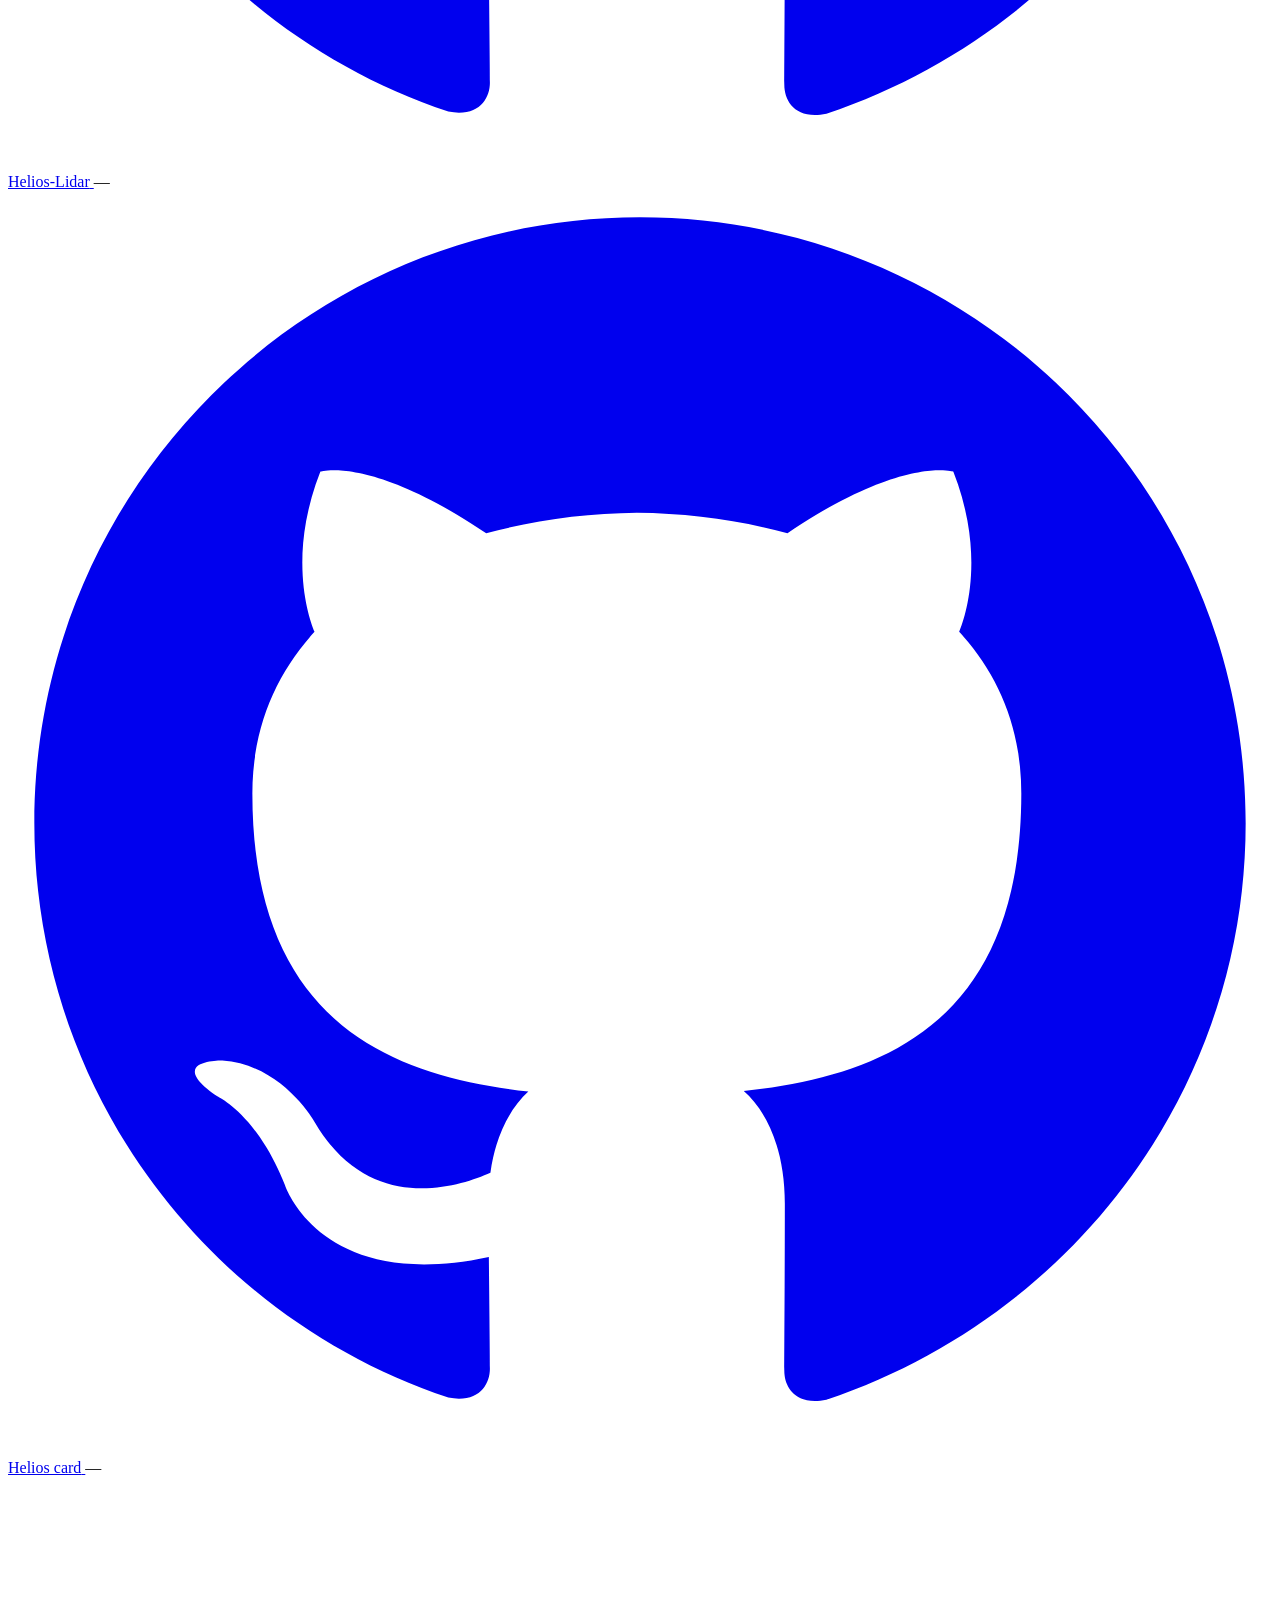
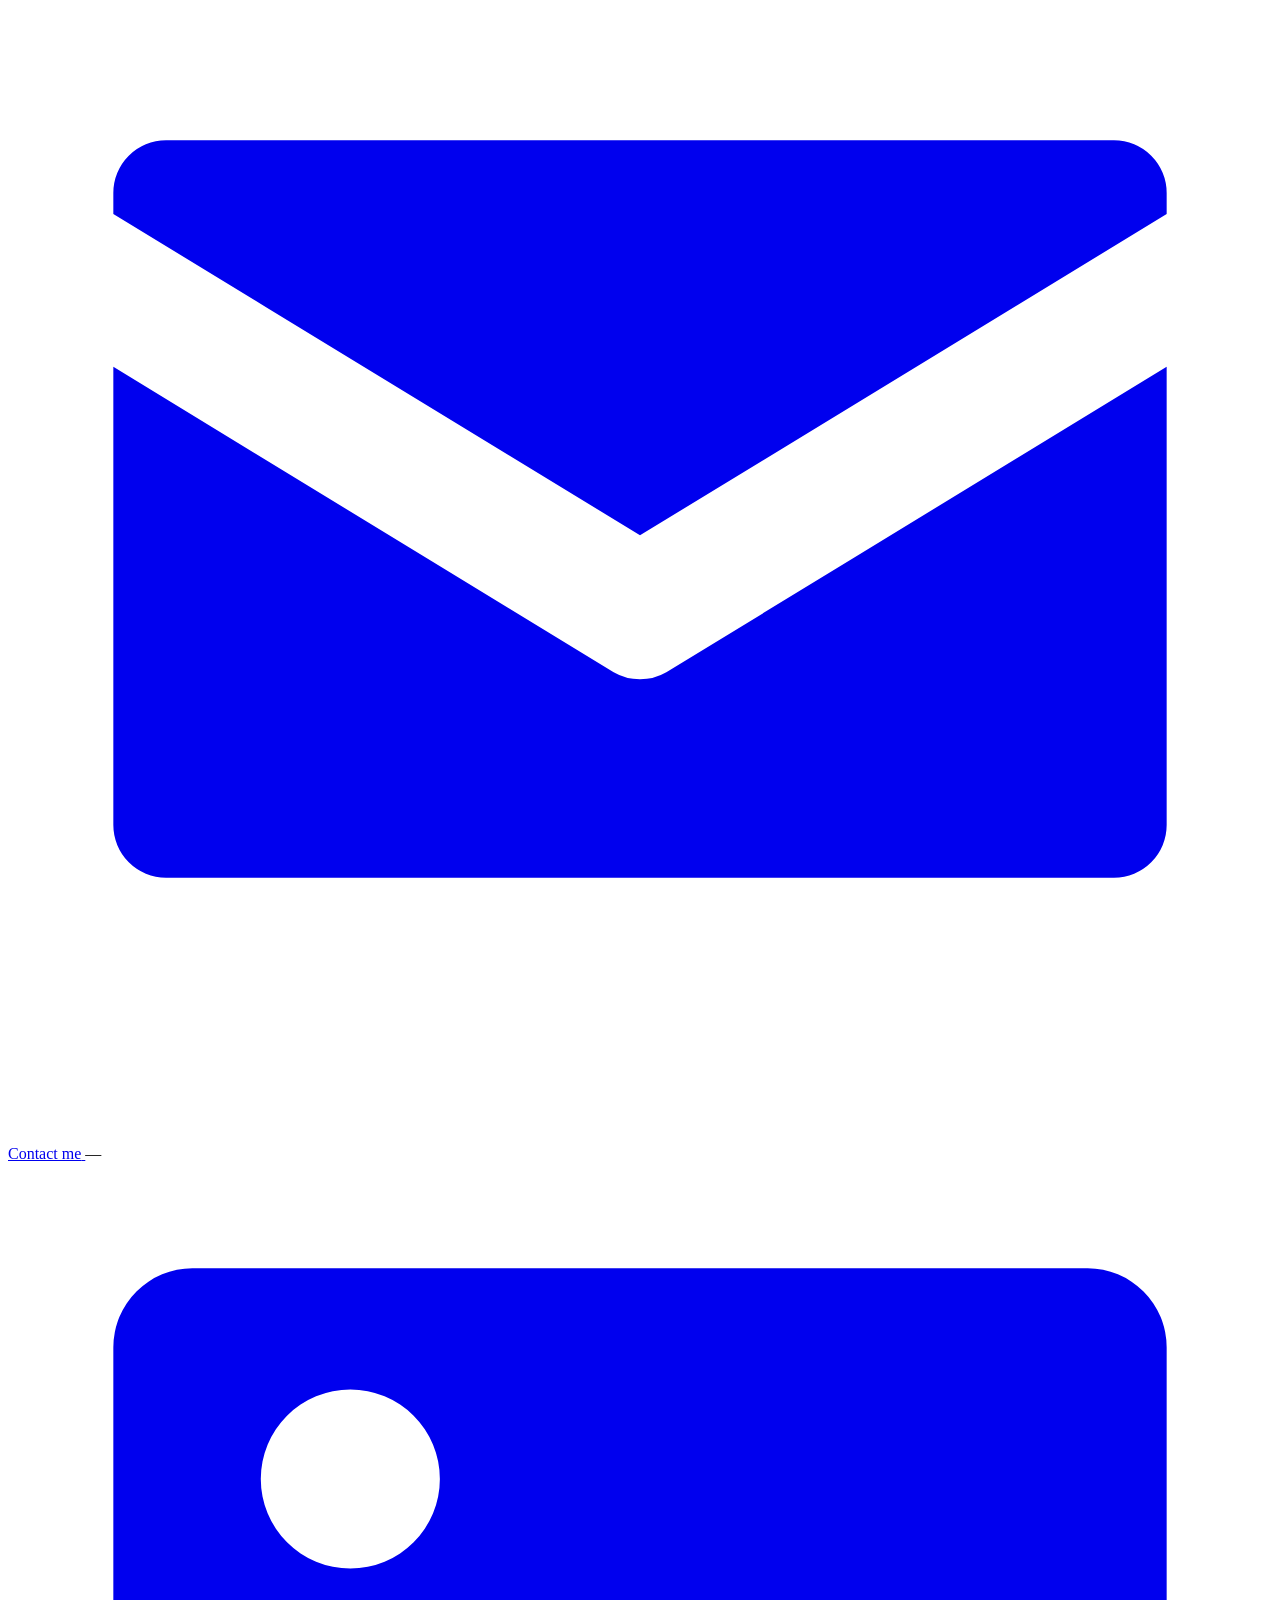
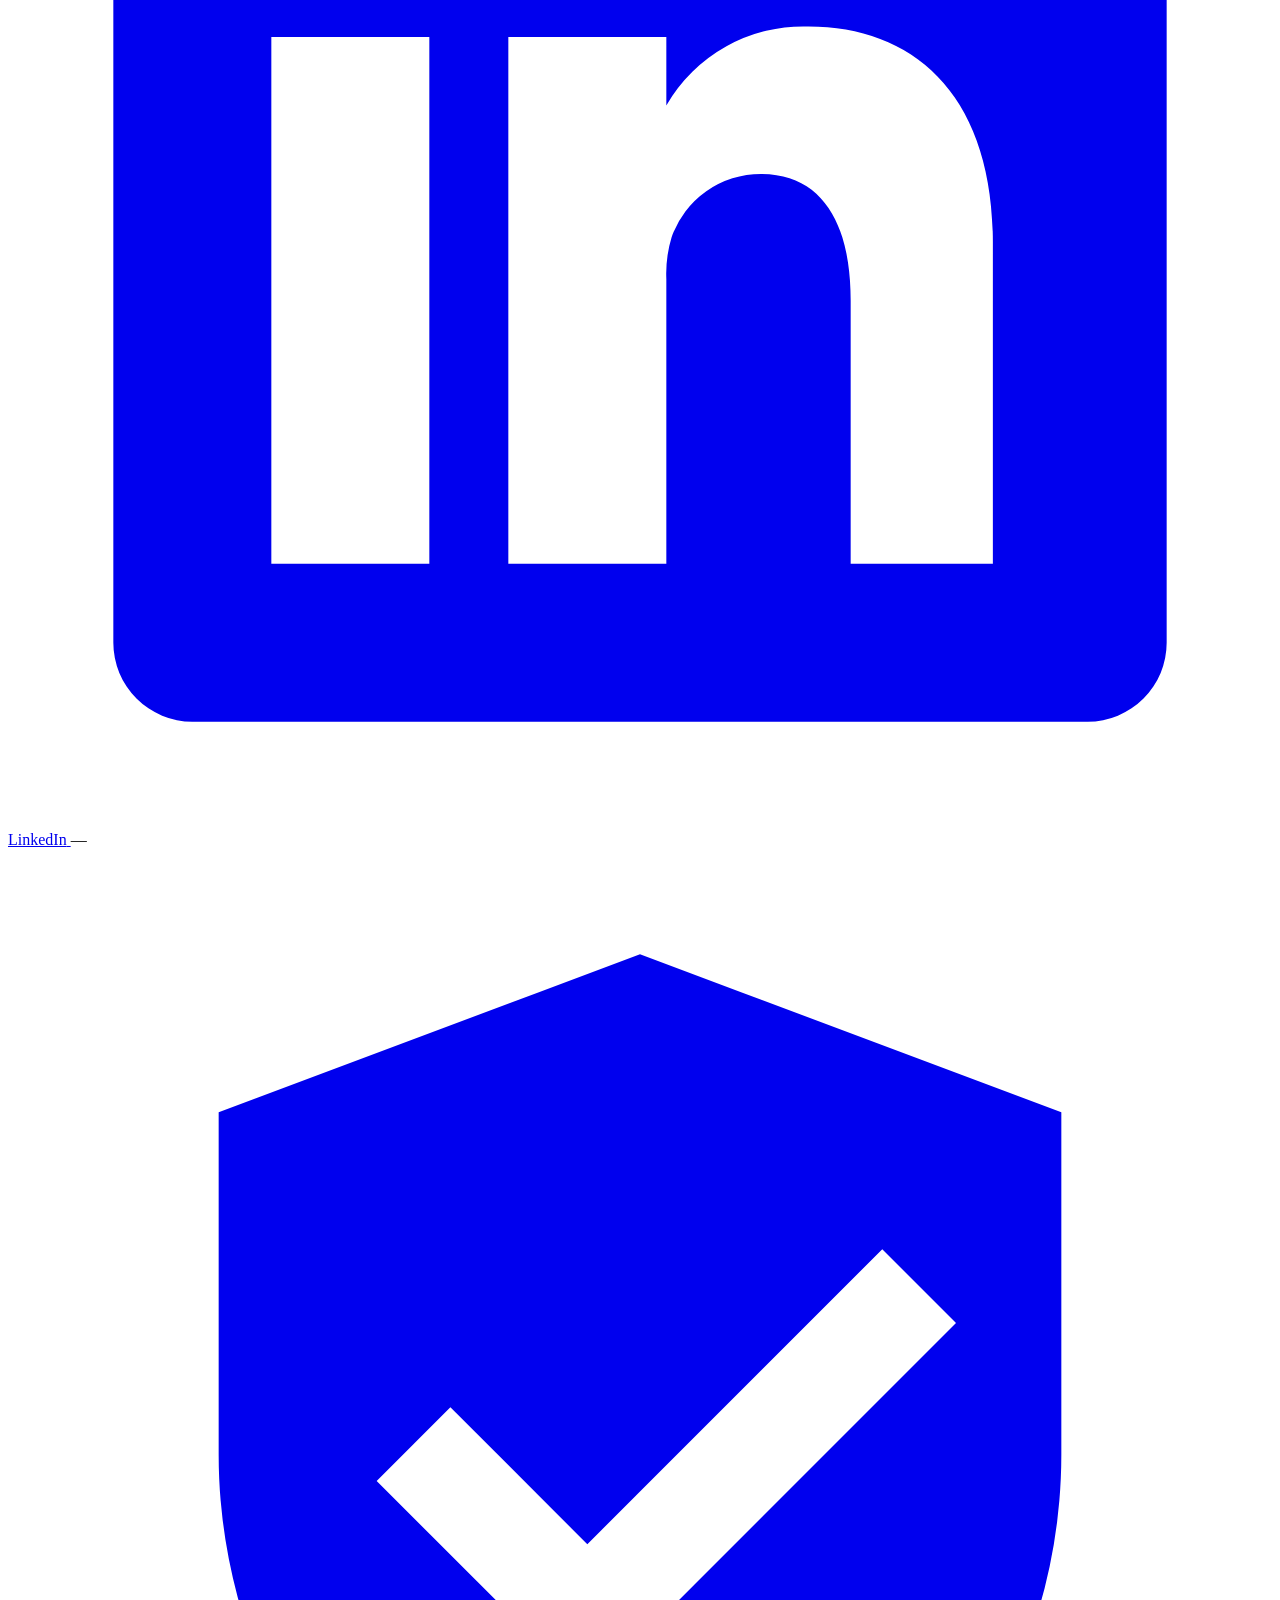
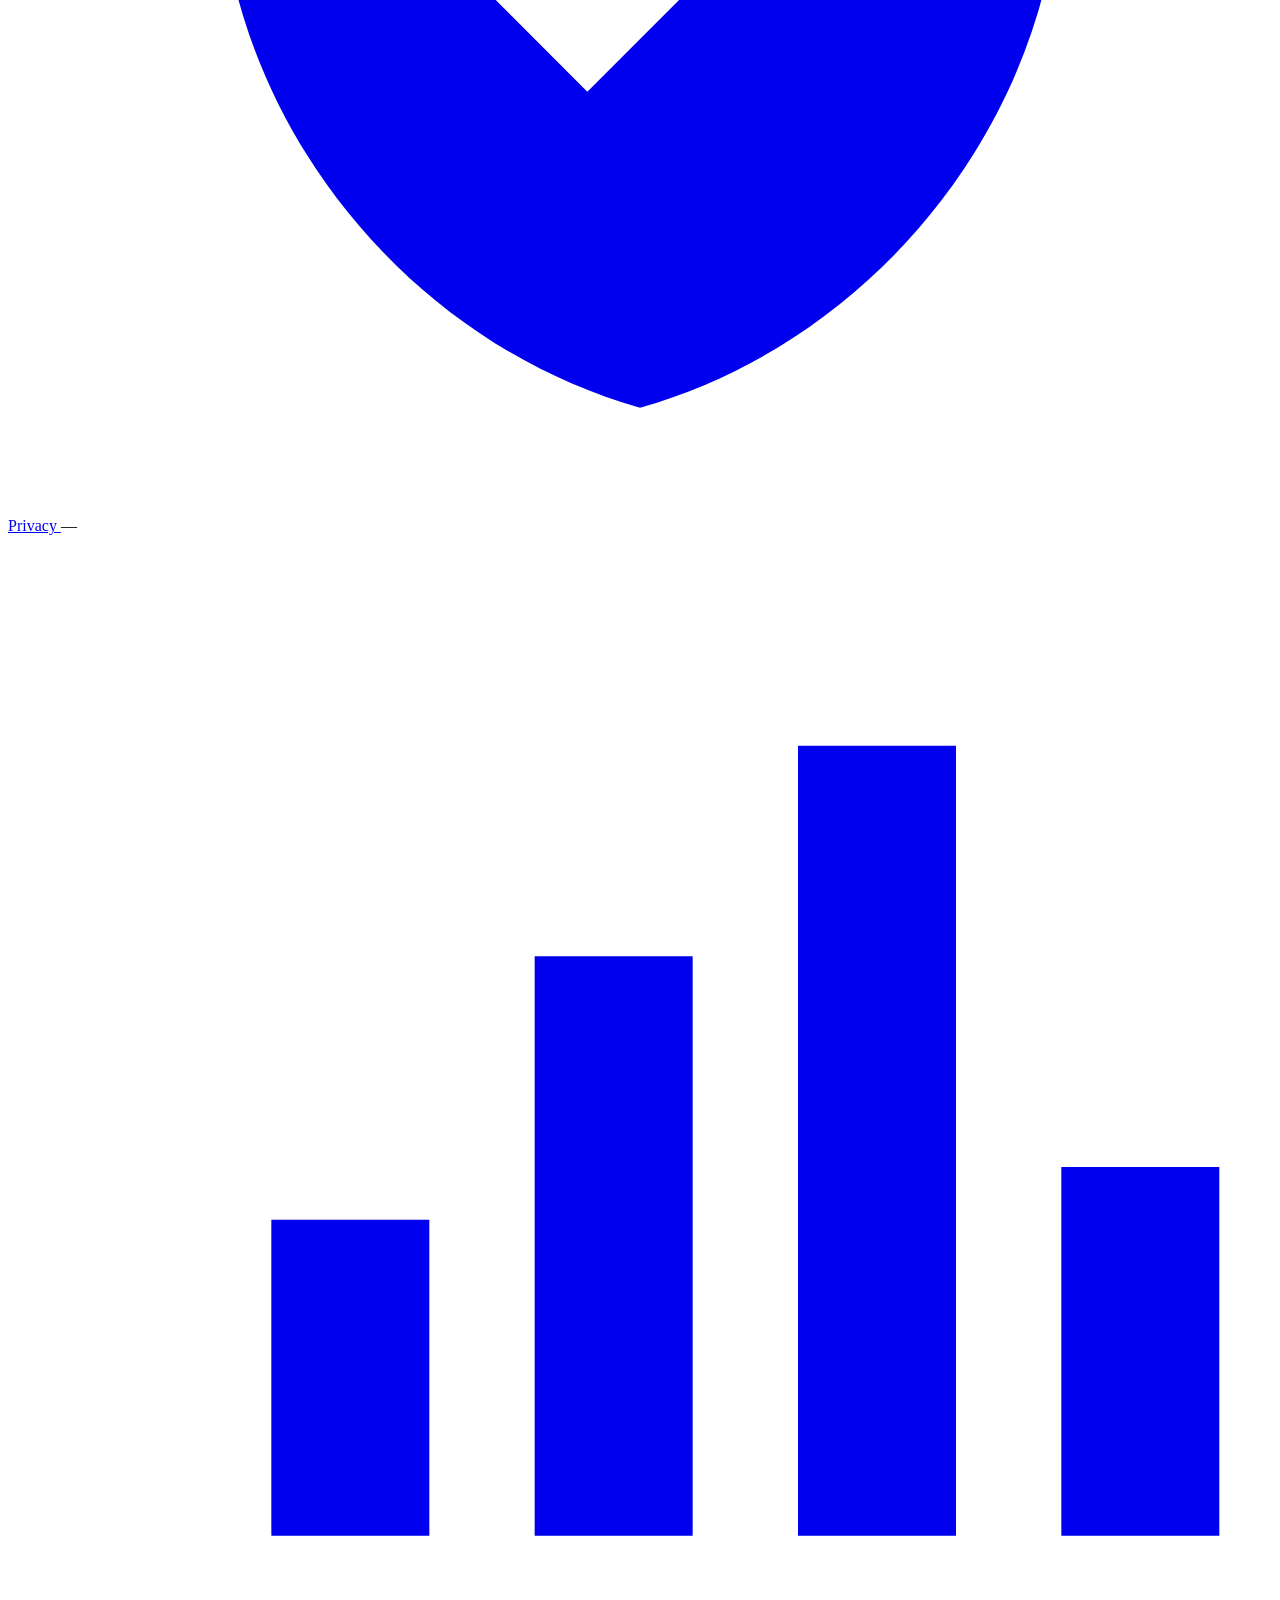
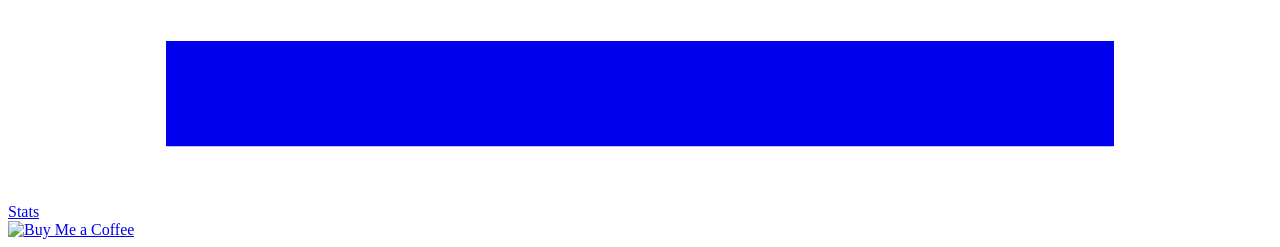
==== commit dd818b7c: "Site chrome cleanup: site-wide theme toggle moves to the top strip, press section restyled, dead i18" ====
--- a/frontend/index.html
+++ b/frontend/index.html
@@ -44,10 +44,20 @@
   <div class="bg-blur bg-blur--right" aria-hidden="true"></div>
   <div class="lang-strip">
     <div class="lang-strip-left">
-      <a class="repo-link" href="https://github.com/ReikanYsora/Helios" target="_blank" rel="noopener" aria-label="Helios GitHub repository">
-        <svg viewBox="0 0 24 24" aria-hidden="true" focusable="false"><path fill="currentColor" d="M12 .5C5.65.5.5 5.65.5 12c0 5.08 3.29 9.39 7.86 10.91.58.11.79-.25.79-.55 0-.27-.01-1.17-.02-2.12-3.2.69-3.87-1.36-3.87-1.36-.52-1.33-1.27-1.68-1.27-1.68-1.04-.71.08-.69.08-.69 1.15.08 1.76 1.18 1.76 1.18 1.02 1.74 2.68 1.24 3.33.95.1-.74.4-1.25.72-1.54-2.55-.29-5.24-1.27-5.24-5.66 0-1.25.45-2.27 1.18-3.07-.12-.29-.51-1.46.11-3.04 0 0 .96-.31 3.15 1.17.91-.25 1.89-.38 2.86-.39.97.01 1.95.14 2.86.39 2.19-1.48 3.15-1.17 3.15-1.17.62 1.58.23 2.75.11 3.04.74.8 1.18 1.82 1.18 3.07 0 4.4-2.7 5.37-5.27 5.65.41.36.78 1.06.78 2.14 0 1.55-.01 2.79-.01 3.17 0 .31.21.67.8.55C20.21 21.38 23.5 17.07 23.5 12 23.5 5.65 18.35.5 12 .5z"/></svg>
-      </a>
-      <span class="site-version" aria-label="Site version">v1.6.4</span>
+      <!--  Site-wide theme toggle. Icon-only sun + moon, smaller than
+            the legacy demo-section toggle since it lives in the strip
+            chrome rather than alongside the demo card. Drives the
+            <html data-theme> attribute that the rest of the CSS keys
+            off, and forwards the change to the embedded demo card via
+            the same setTheme() handle.                                -->
+      <div class="theme-toggle" id="site-theme-toggle" role="radiogroup" aria-label="Theme">
+        <button type="button" class="theme-btn is-active" role="radio" aria-checked="true" data-theme="dark" aria-label="Dark theme">
+          <svg viewBox="0 0 24 24" aria-hidden="true" focusable="false"><path fill="currentColor" d="M21 12.79A9 9 0 1 1 11.21 3a7 7 0 0 0 9.79 9.79z"/></svg>
+        </button>
+        <button type="button" class="theme-btn" role="radio" aria-checked="false" data-theme="light" aria-label="Light theme">
+          <svg viewBox="0 0 24 24" aria-hidden="true" focusable="false"><g fill="currentColor"><circle cx="12" cy="12" r="4"/><path d="M12 2v3M12 19v3M4.22 4.22l2.12 2.12M17.66 17.66l2.12 2.12M2 12h3M19 12h3M4.22 19.78l2.12-2.12M17.66 6.34l2.12-2.12" stroke="currentColor" stroke-width="2" stroke-linecap="round"/></g></svg>
+        </button>
+      </div>
     </div>
     <div class="lang-switcher" id="lang-switcher" aria-label="Language"></div>
   </div>
@@ -71,19 +81,6 @@
     </header>
 
     <section class="card" id="about-helios-section">
-      <!--  Theme toggle for the live demo card below. Sits flush
-            above the demo so readers can flip the embedded card's
-            theme in real time before they engage with it.        -->
-      <div class="about-theme-toggle" id="about-theme-toggle" role="radiogroup" aria-label="Demo card theme">
-        <button type="button" class="theme-btn is-active" role="radio" aria-checked="true" data-theme="dark">
-          <svg class="theme-btn-icon" viewBox="0 0 24 24" aria-hidden="true" focusable="false"><path fill="currentColor" d="M21 12.79A9 9 0 1 1 11.21 3a7 7 0 0 0 9.79 9.79z"/></svg>
-          <span data-i18n="themeToggleDark">Dark</span>
-        </button>
-        <button type="button" class="theme-btn"          role="radio" aria-checked="false" data-theme="light">
-          <svg class="theme-btn-icon" viewBox="0 0 24 24" aria-hidden="true" focusable="false"><g fill="currentColor"><circle cx="12" cy="12" r="4"/><path d="M12 2v3M12 19v3M4.22 4.22l2.12 2.12M17.66 17.66l2.12 2.12M2 12h3M19 12h3M4.22 19.78l2.12-2.12M17.66 6.34l2.12-2.12" stroke="currentColor" stroke-width="2" stroke-linecap="round"/></g></svg>
-          <span data-i18n="themeToggleLight">Light</span>
-        </button>
-      </div>
       <!--  Live demo of the real Helios card running against a
             mocked Home Assistant `hass` object. demo-mount.js
             (loaded via app.js) appends a <helios-card> to this
@@ -133,11 +130,8 @@
           primer so a first-time visitor sees the third-party
           social proof right after the live demo and before the
           technical first-time-here block.                       -->
-    <section class="card" id="press-section">
+    <section class="card explainer" id="press-section">
       <h2 data-i18n="pressH2">Articles et retours de la communauté</h2>
-      <p class="section-lead" data-i18n="pressLead">
-        Articles, vidéos et retours de la communauté qui couvrent Helios.
-      </p>
       <ul class="press-list">
         <li class="press-item">
           <a class="press-link"
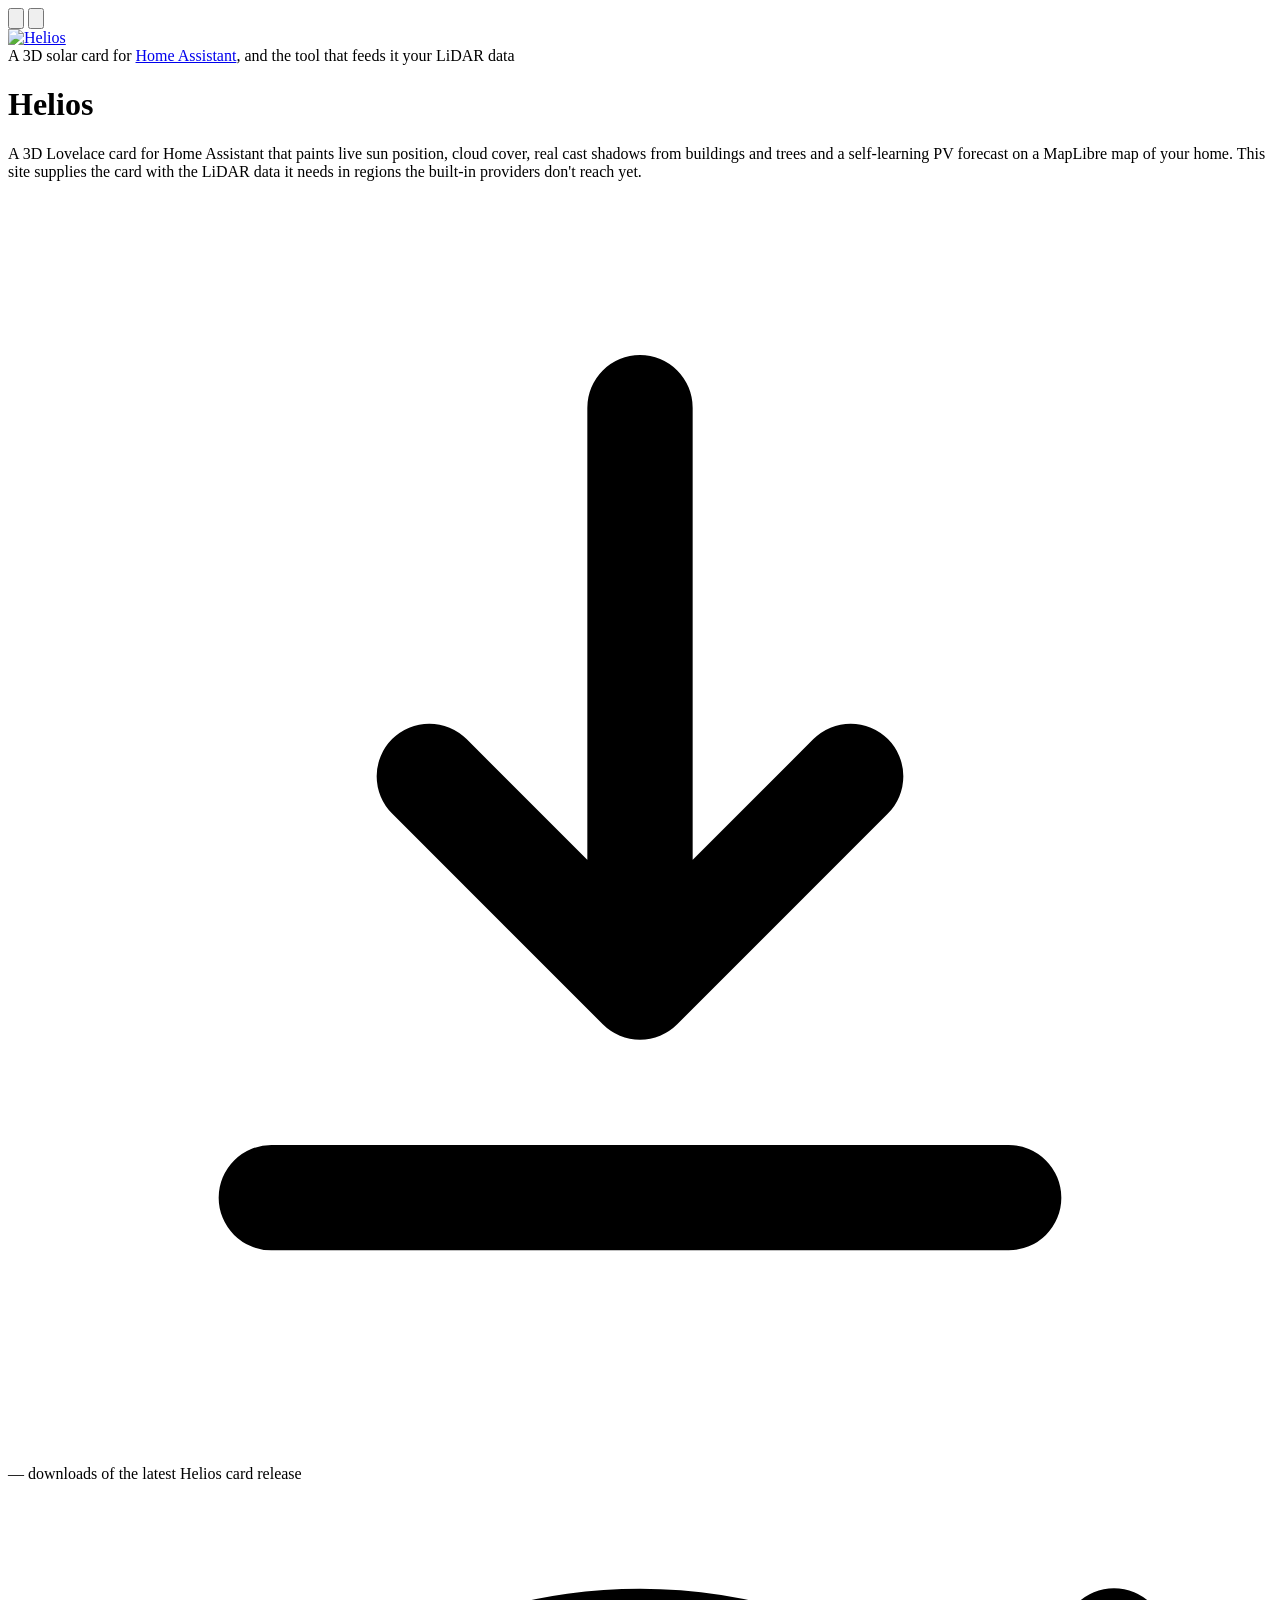
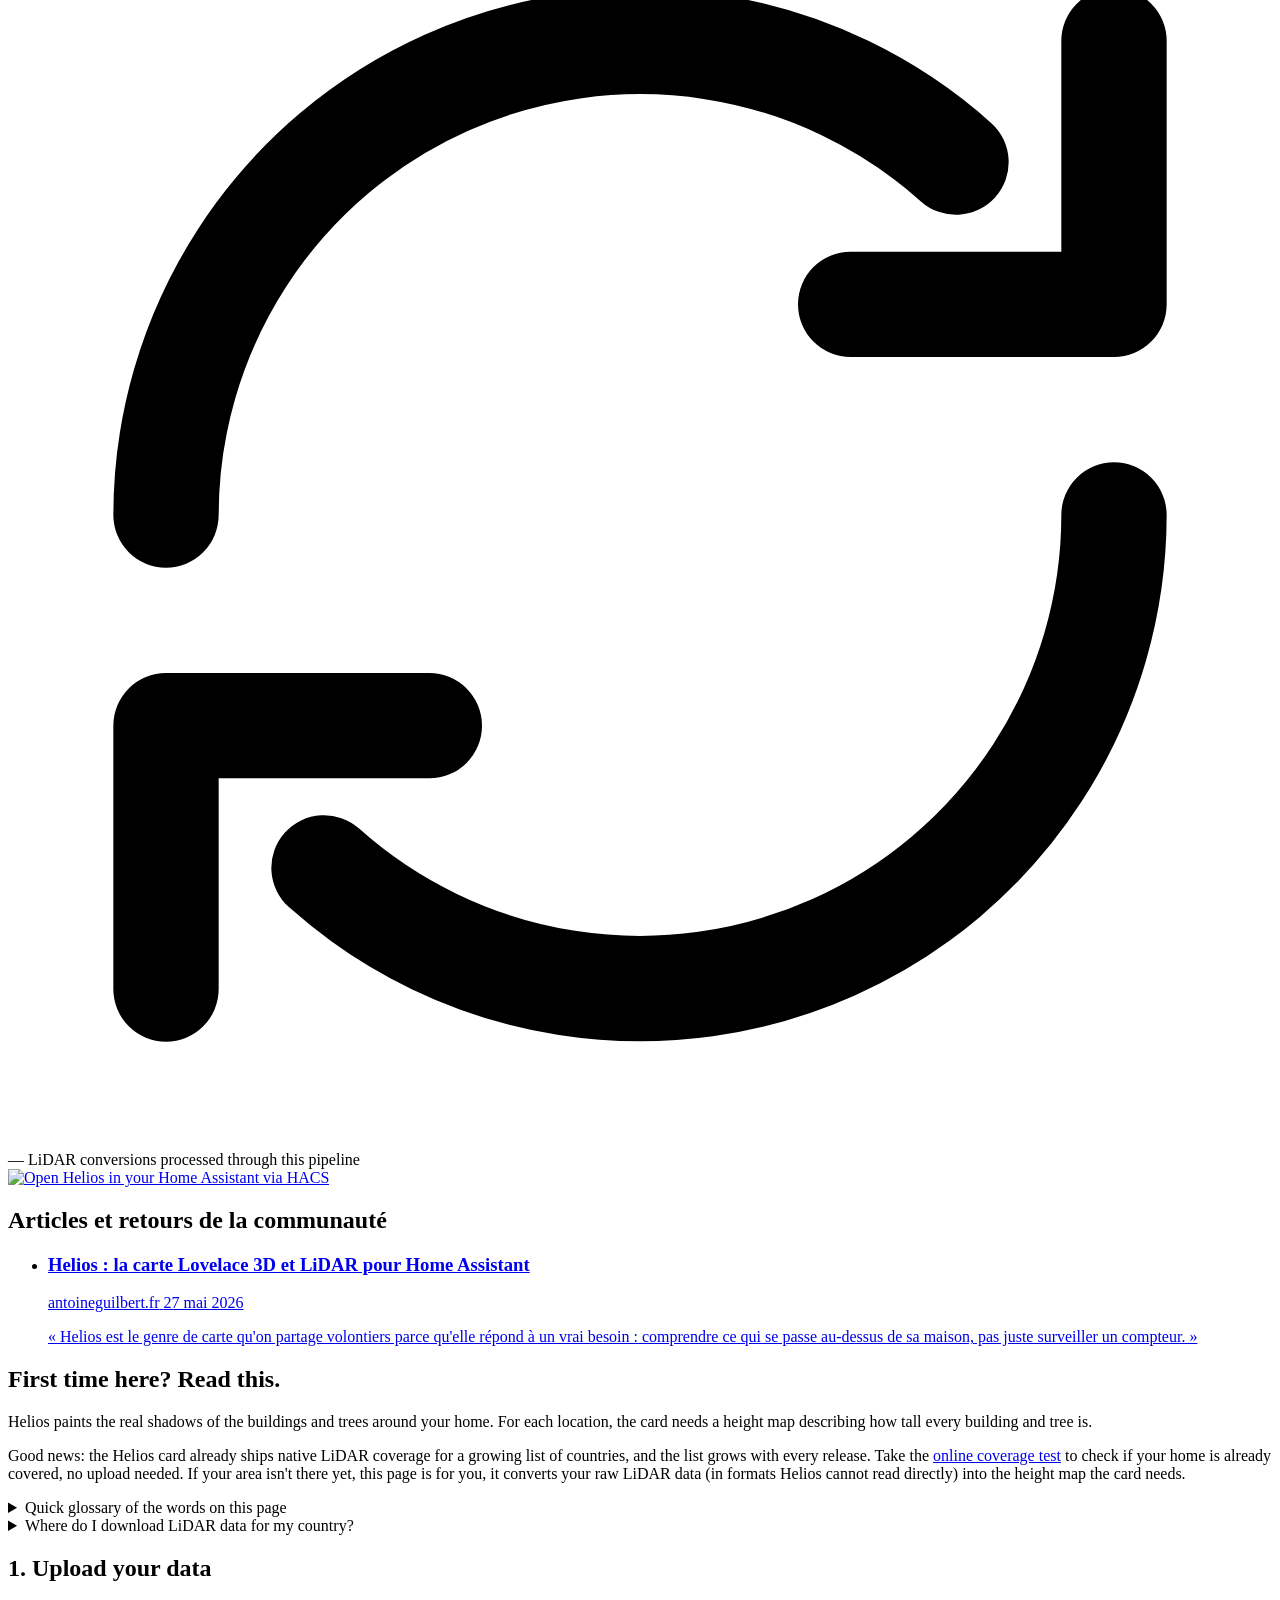
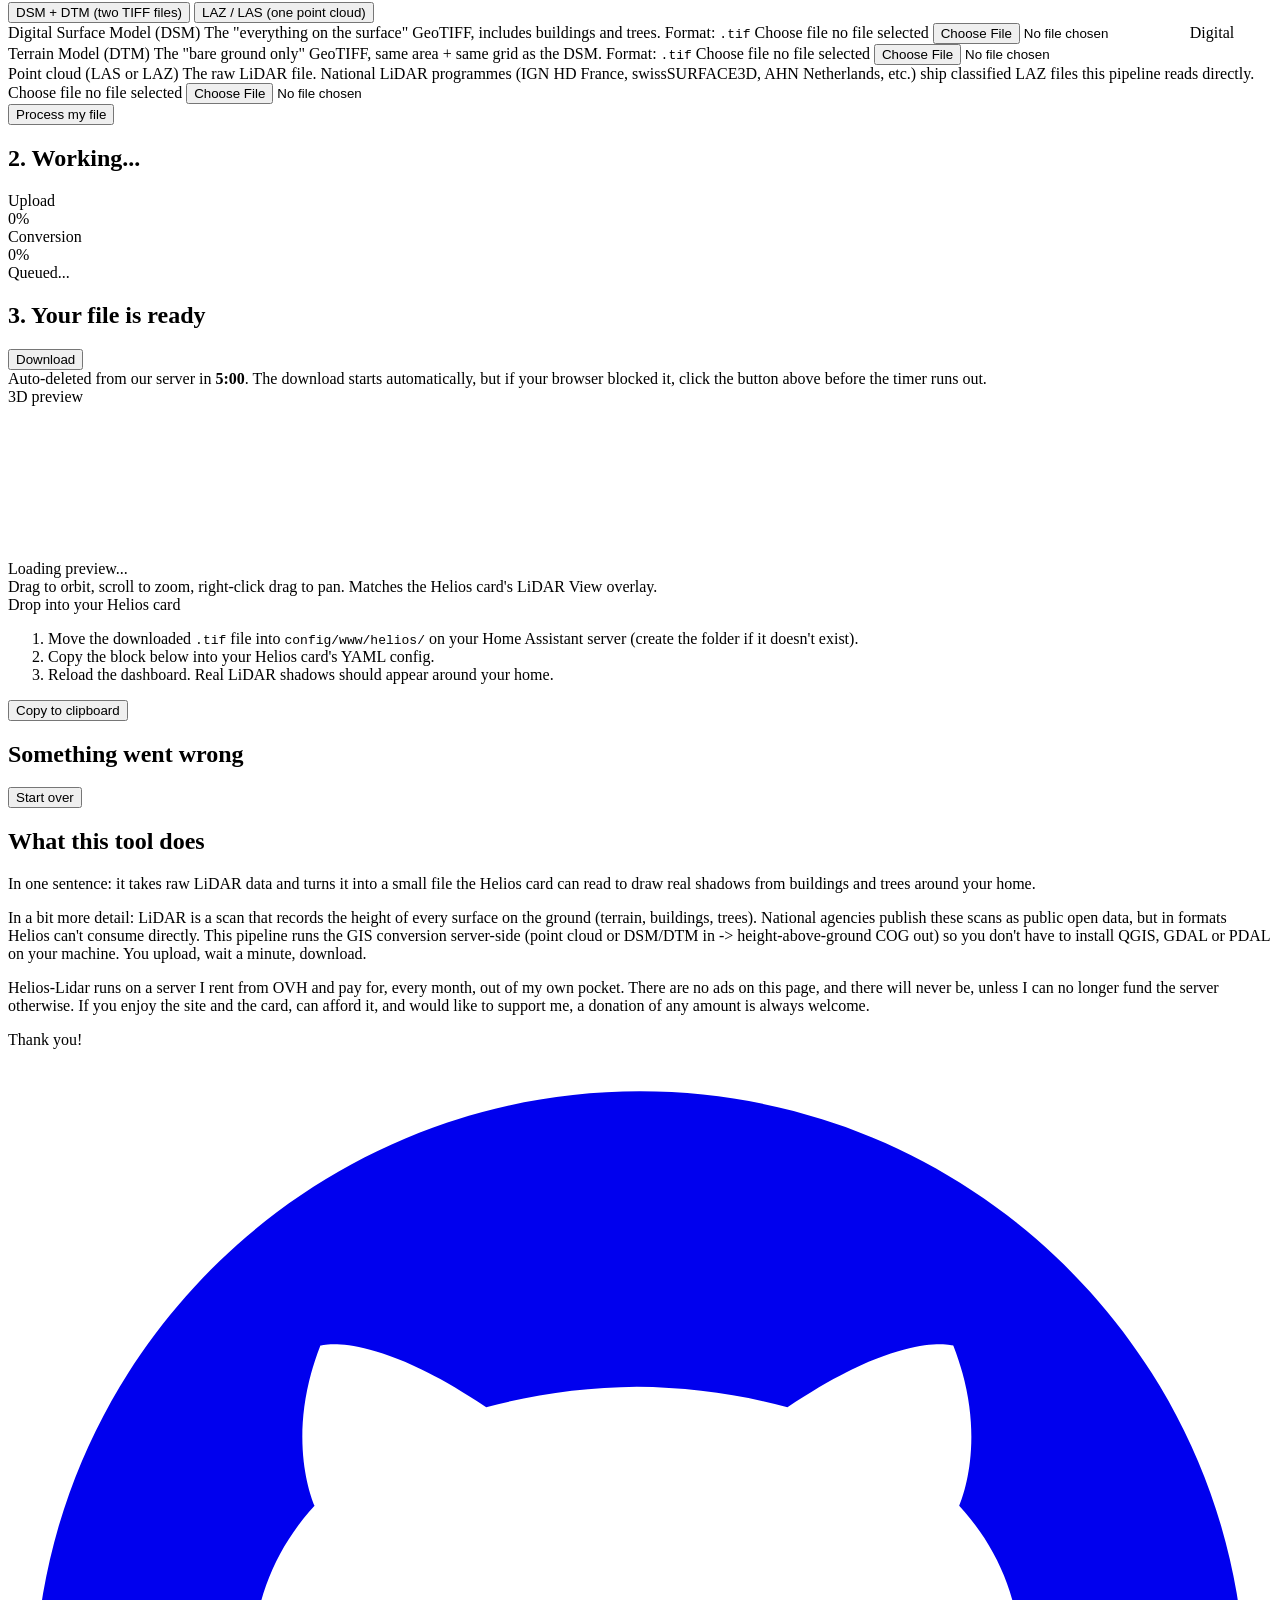
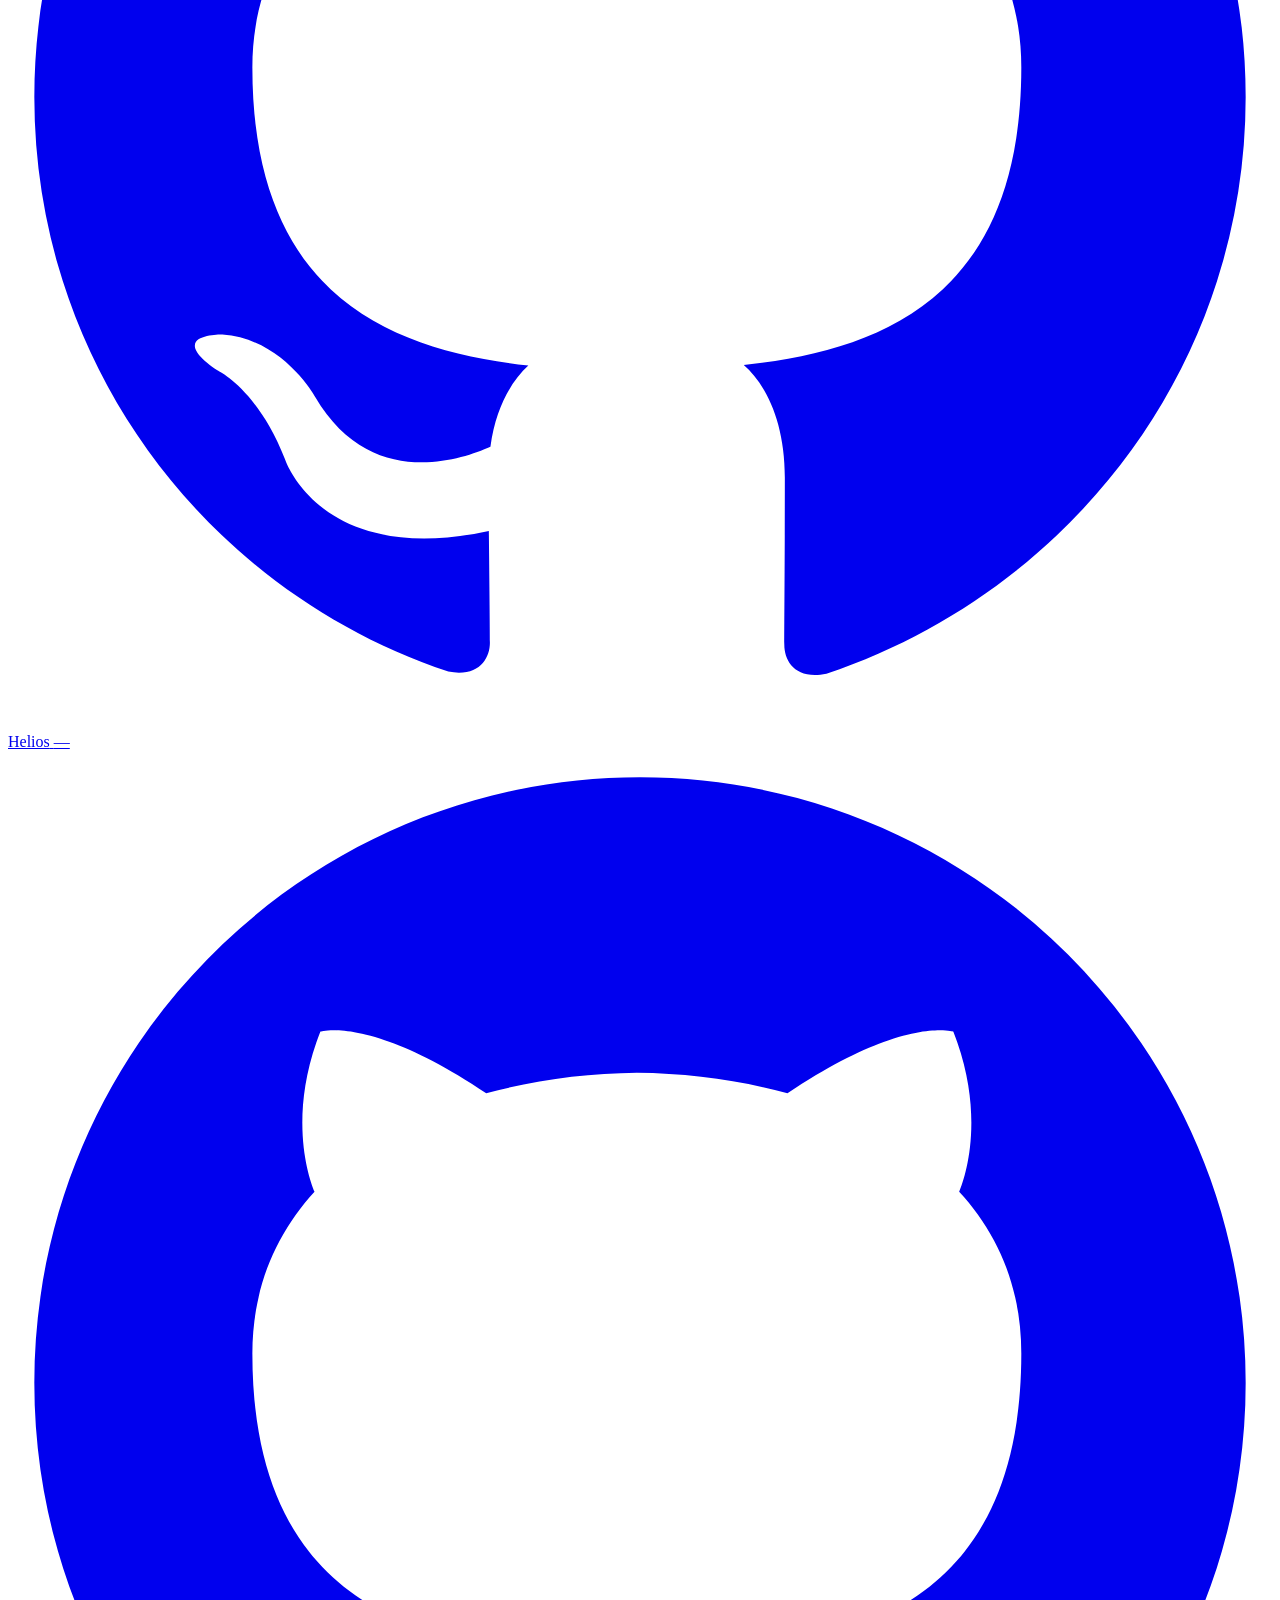
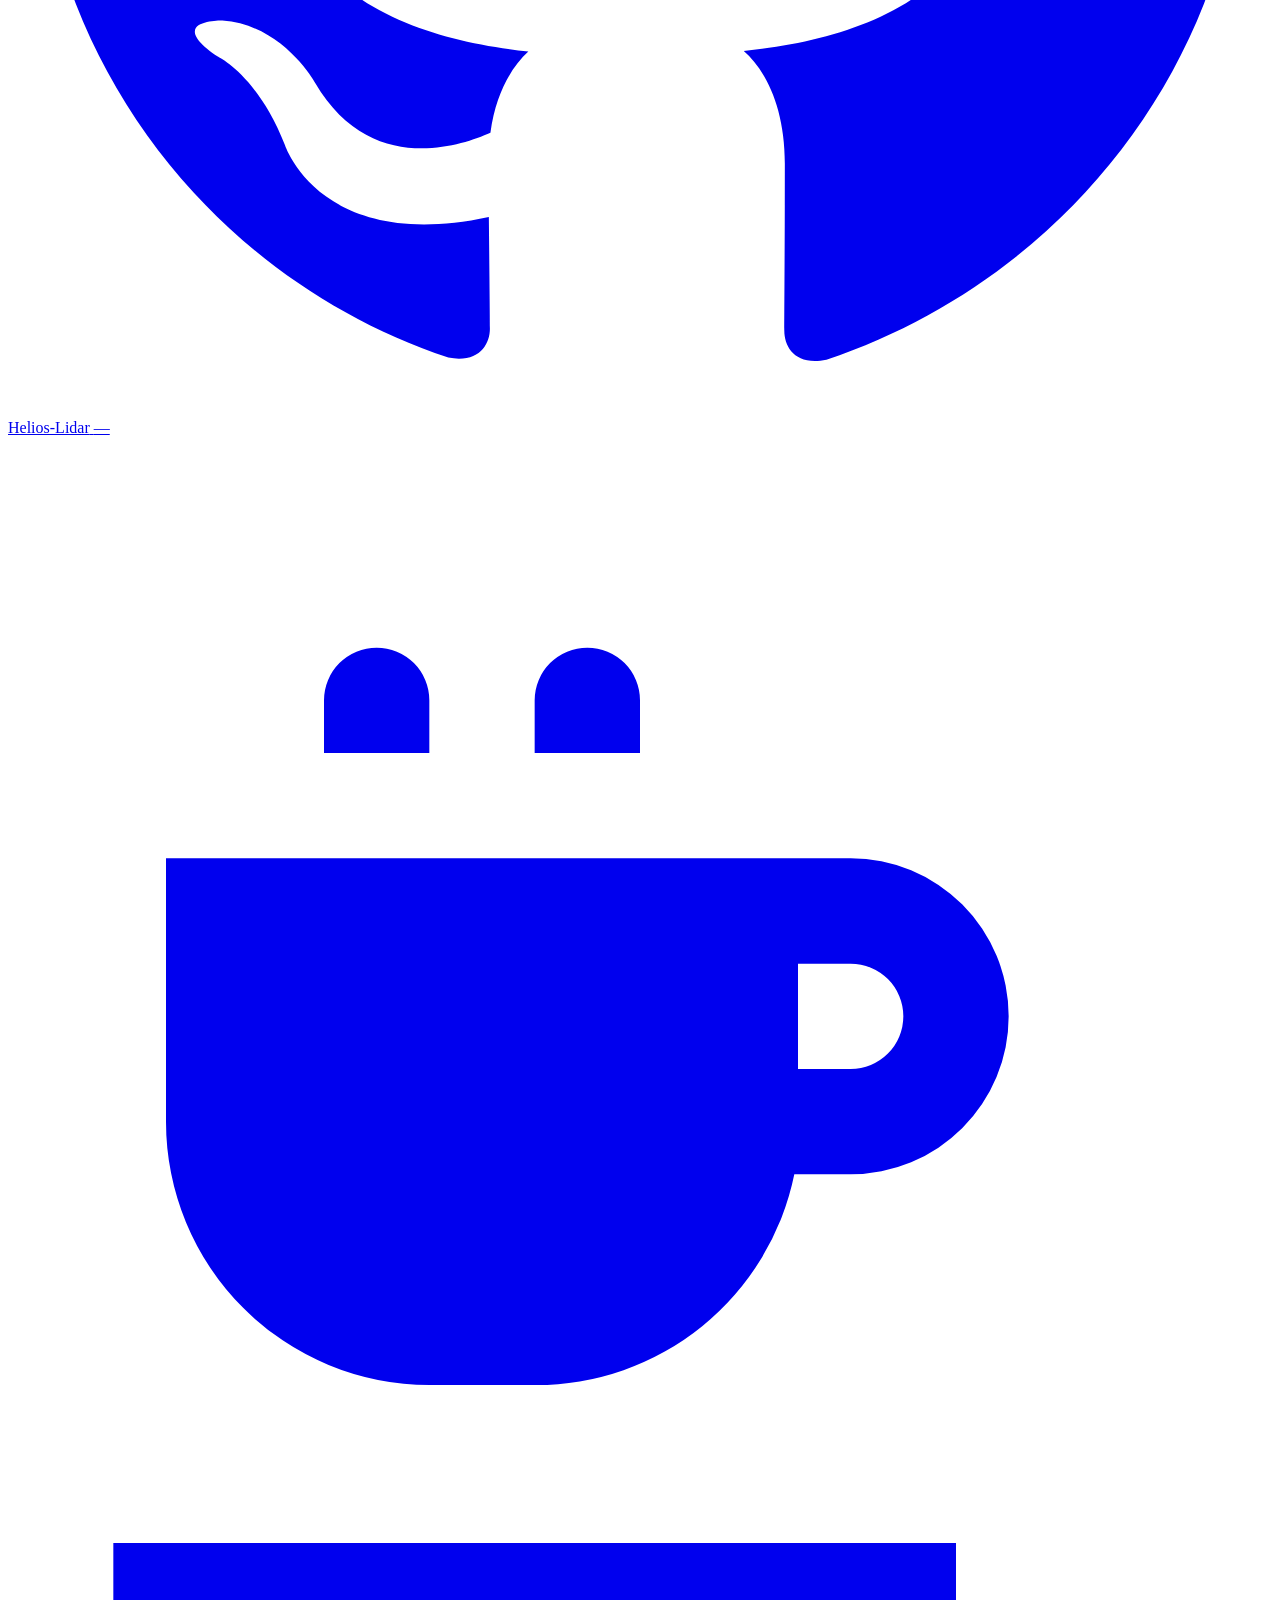
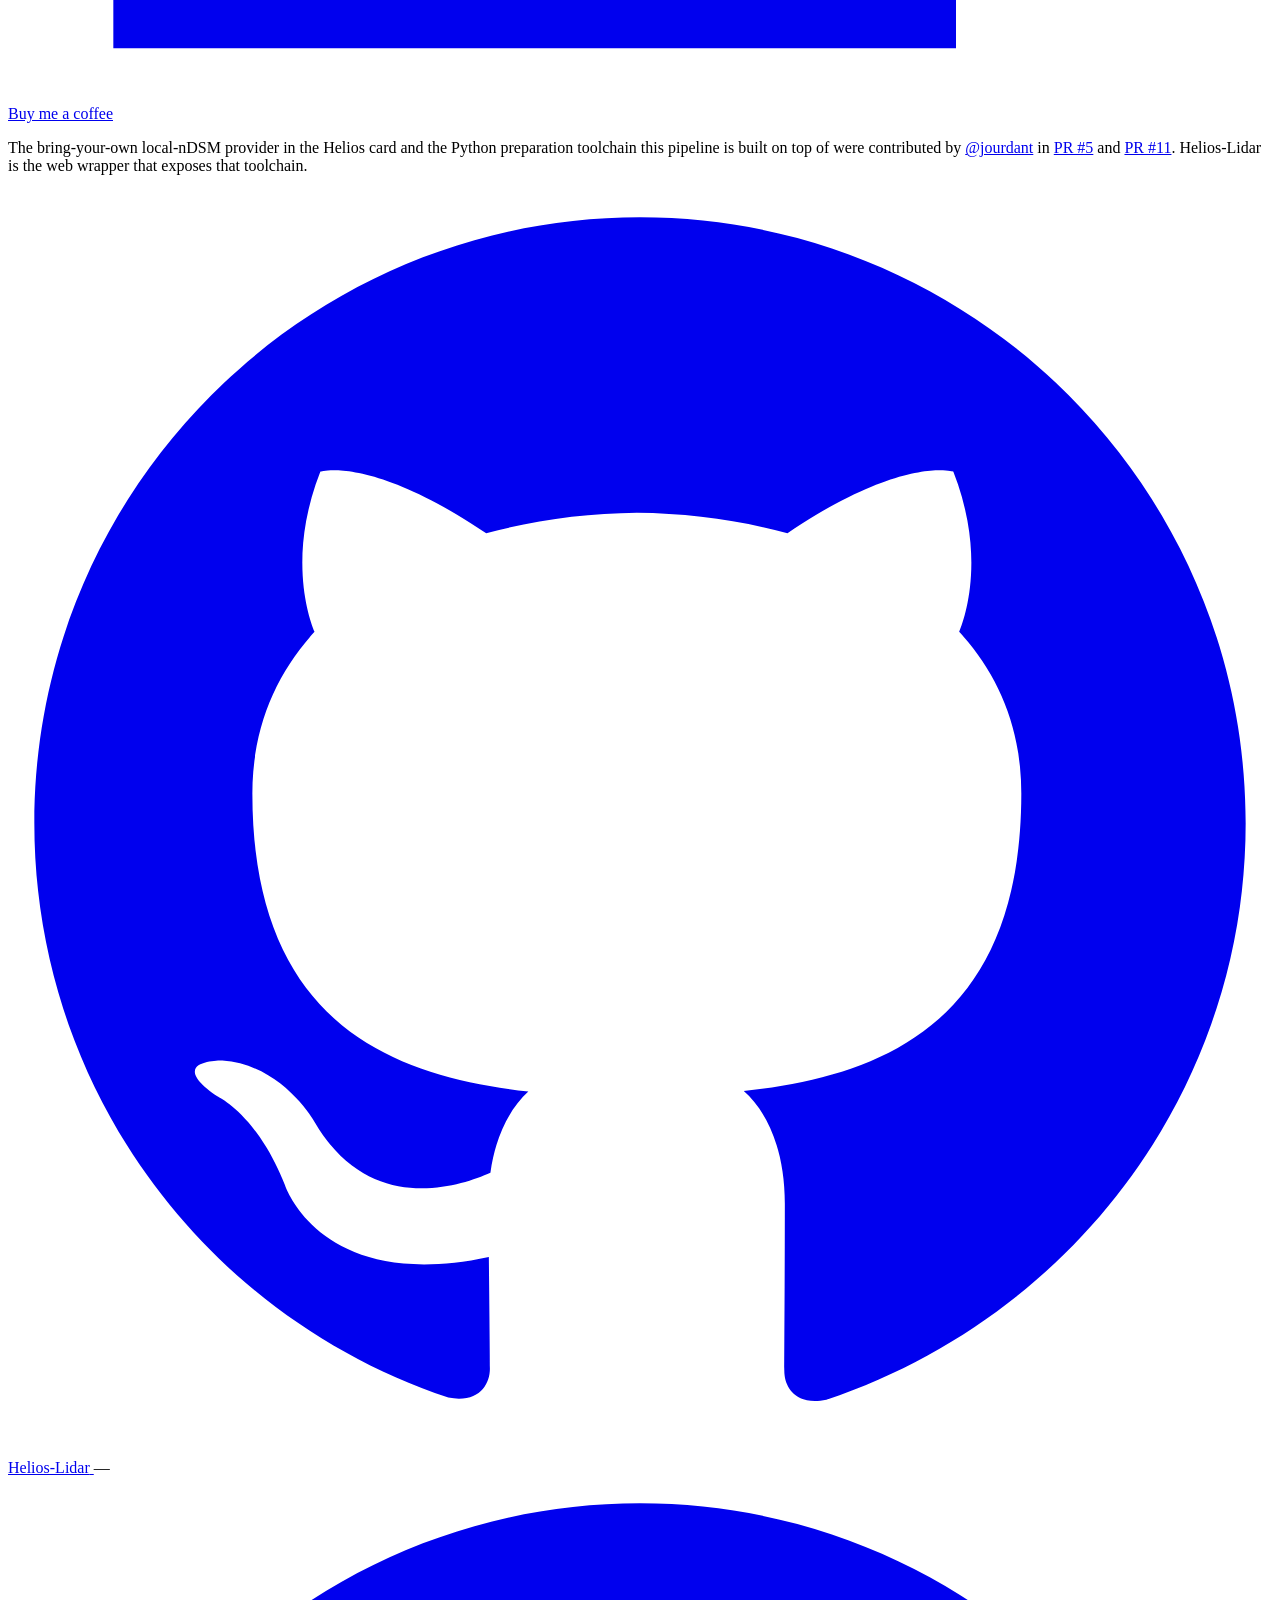
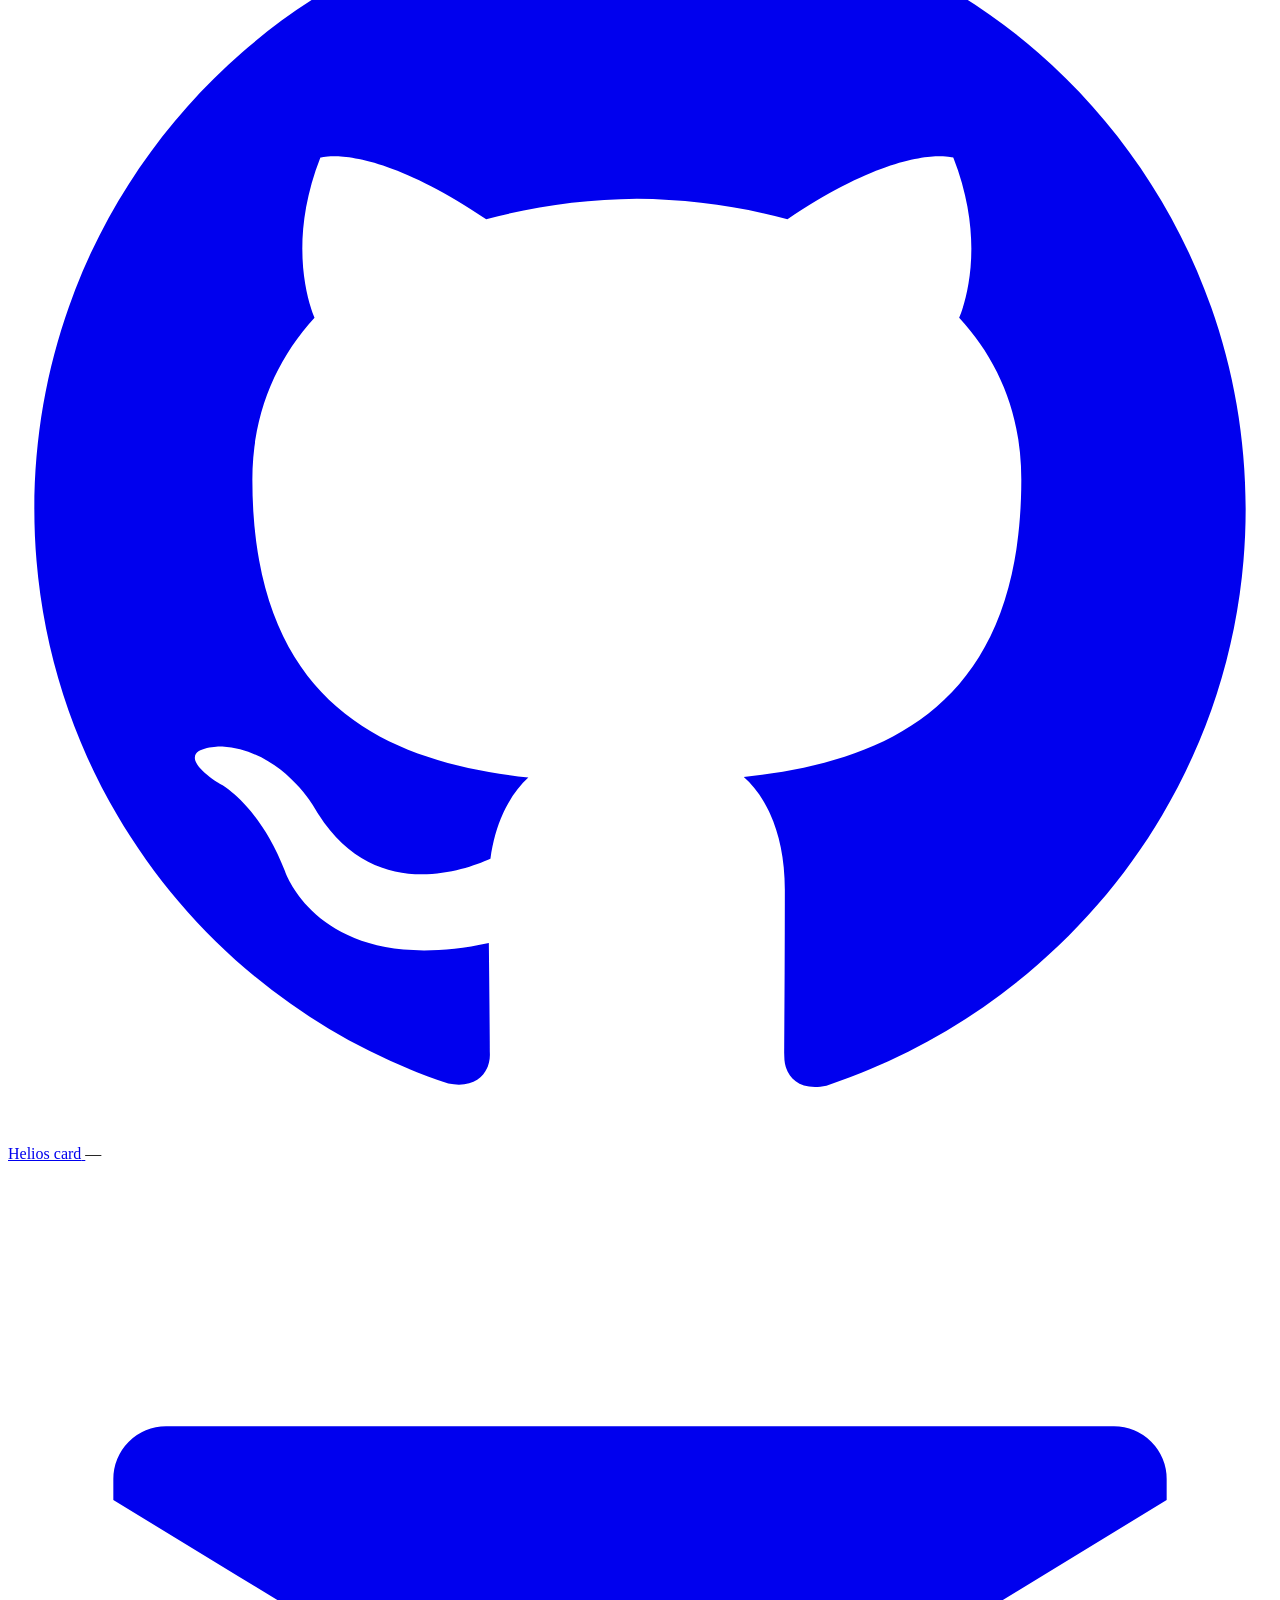
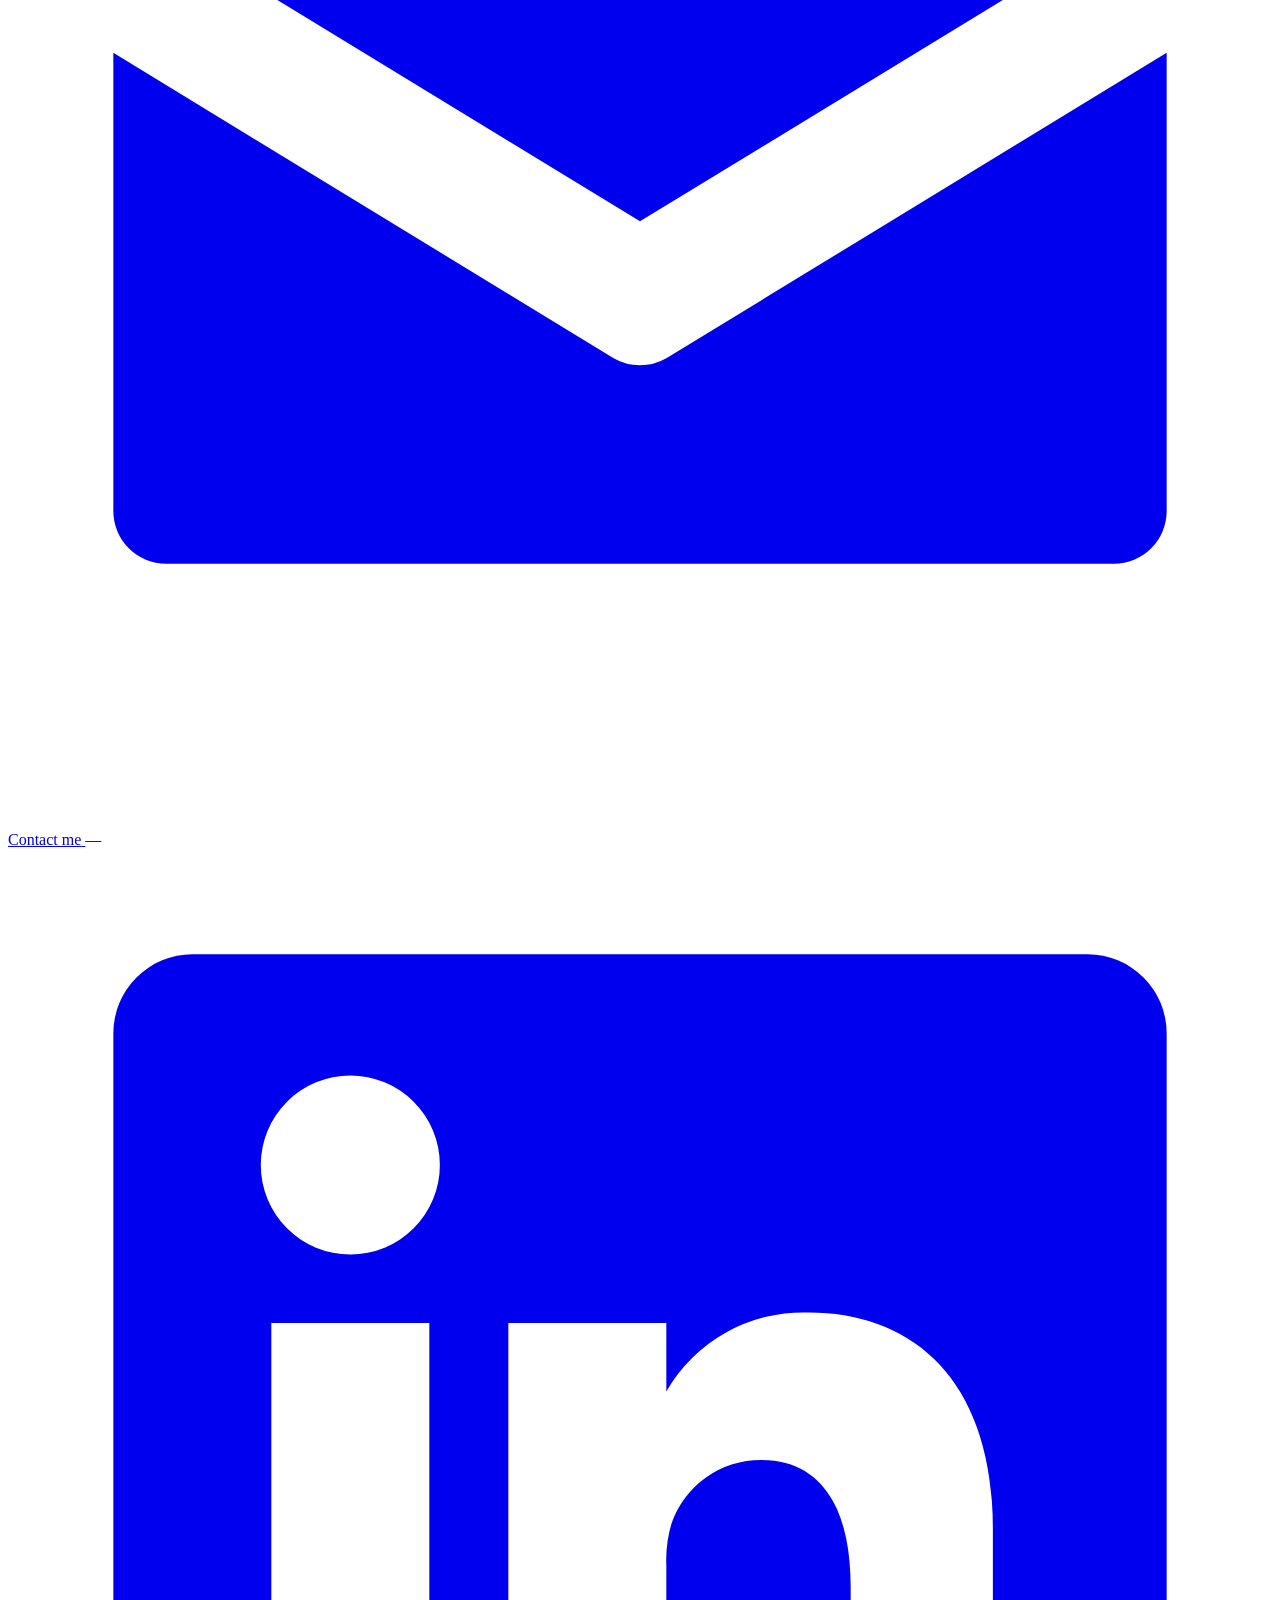
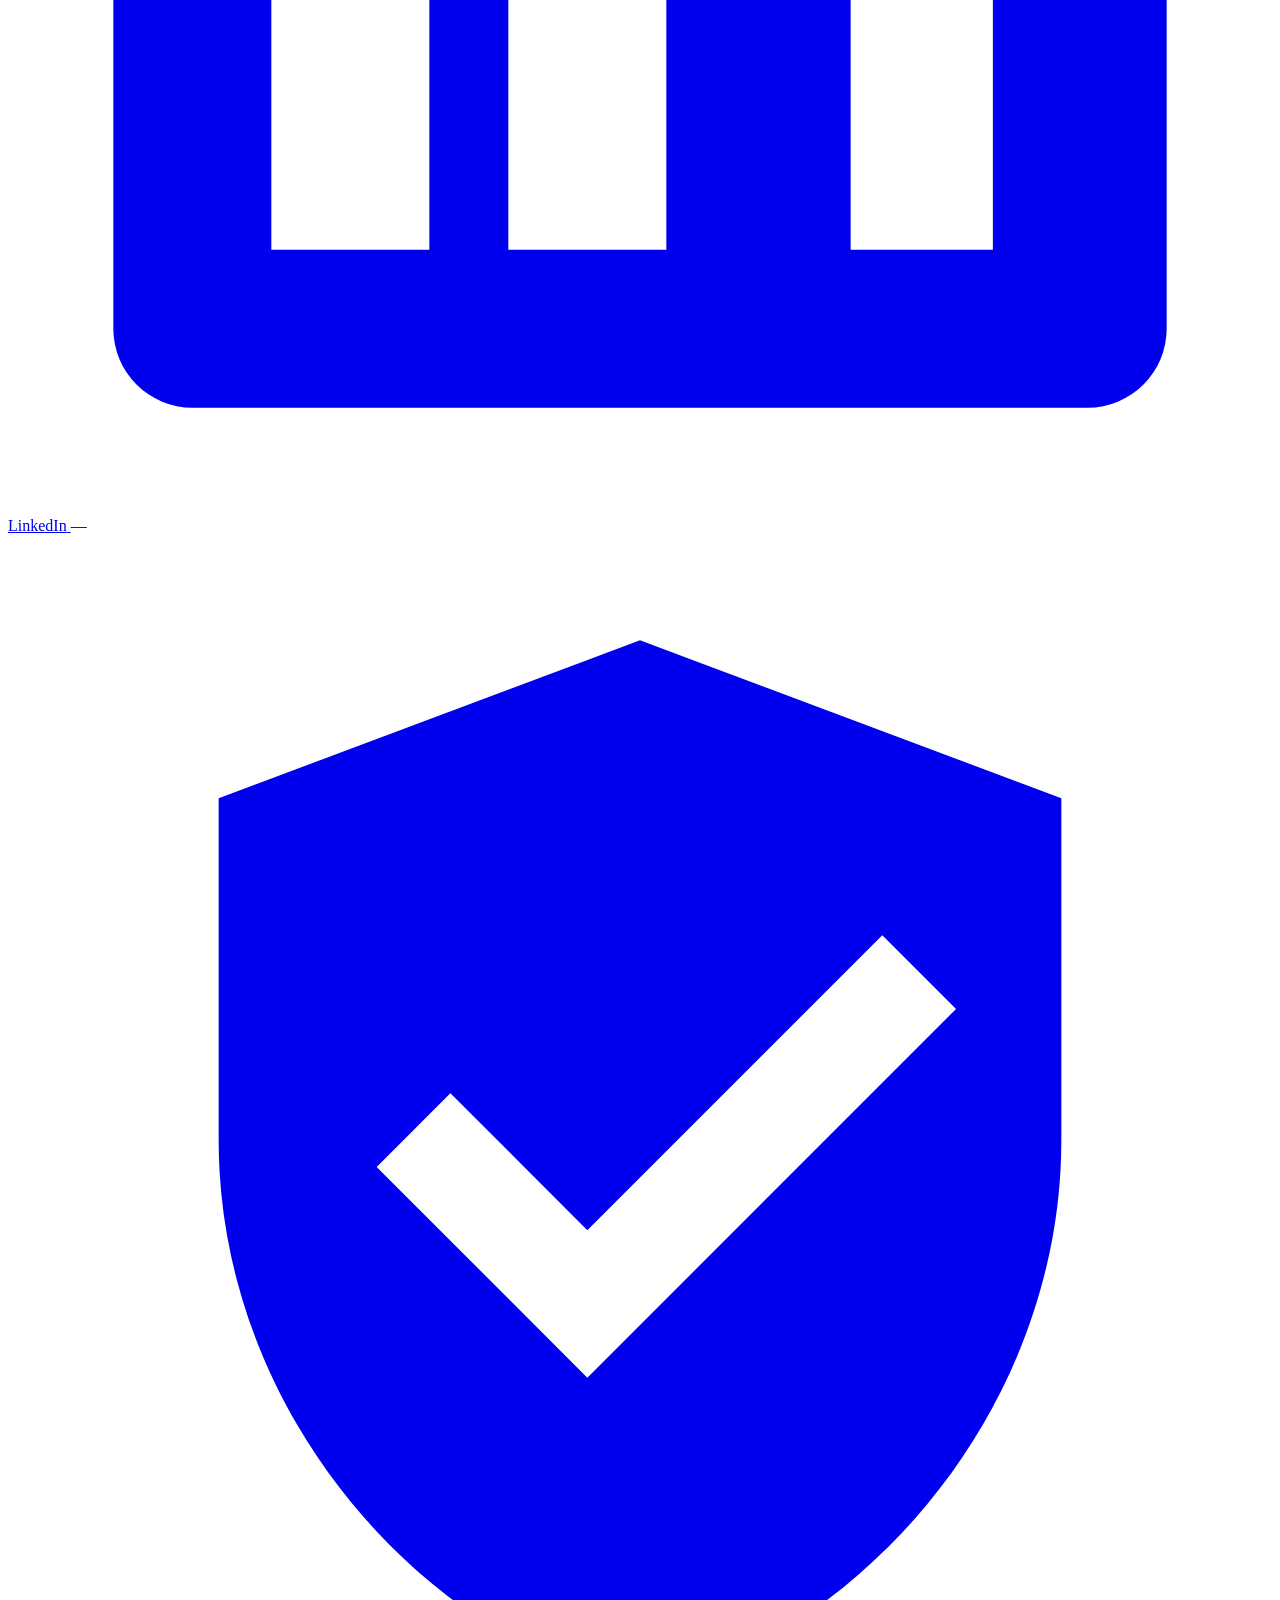
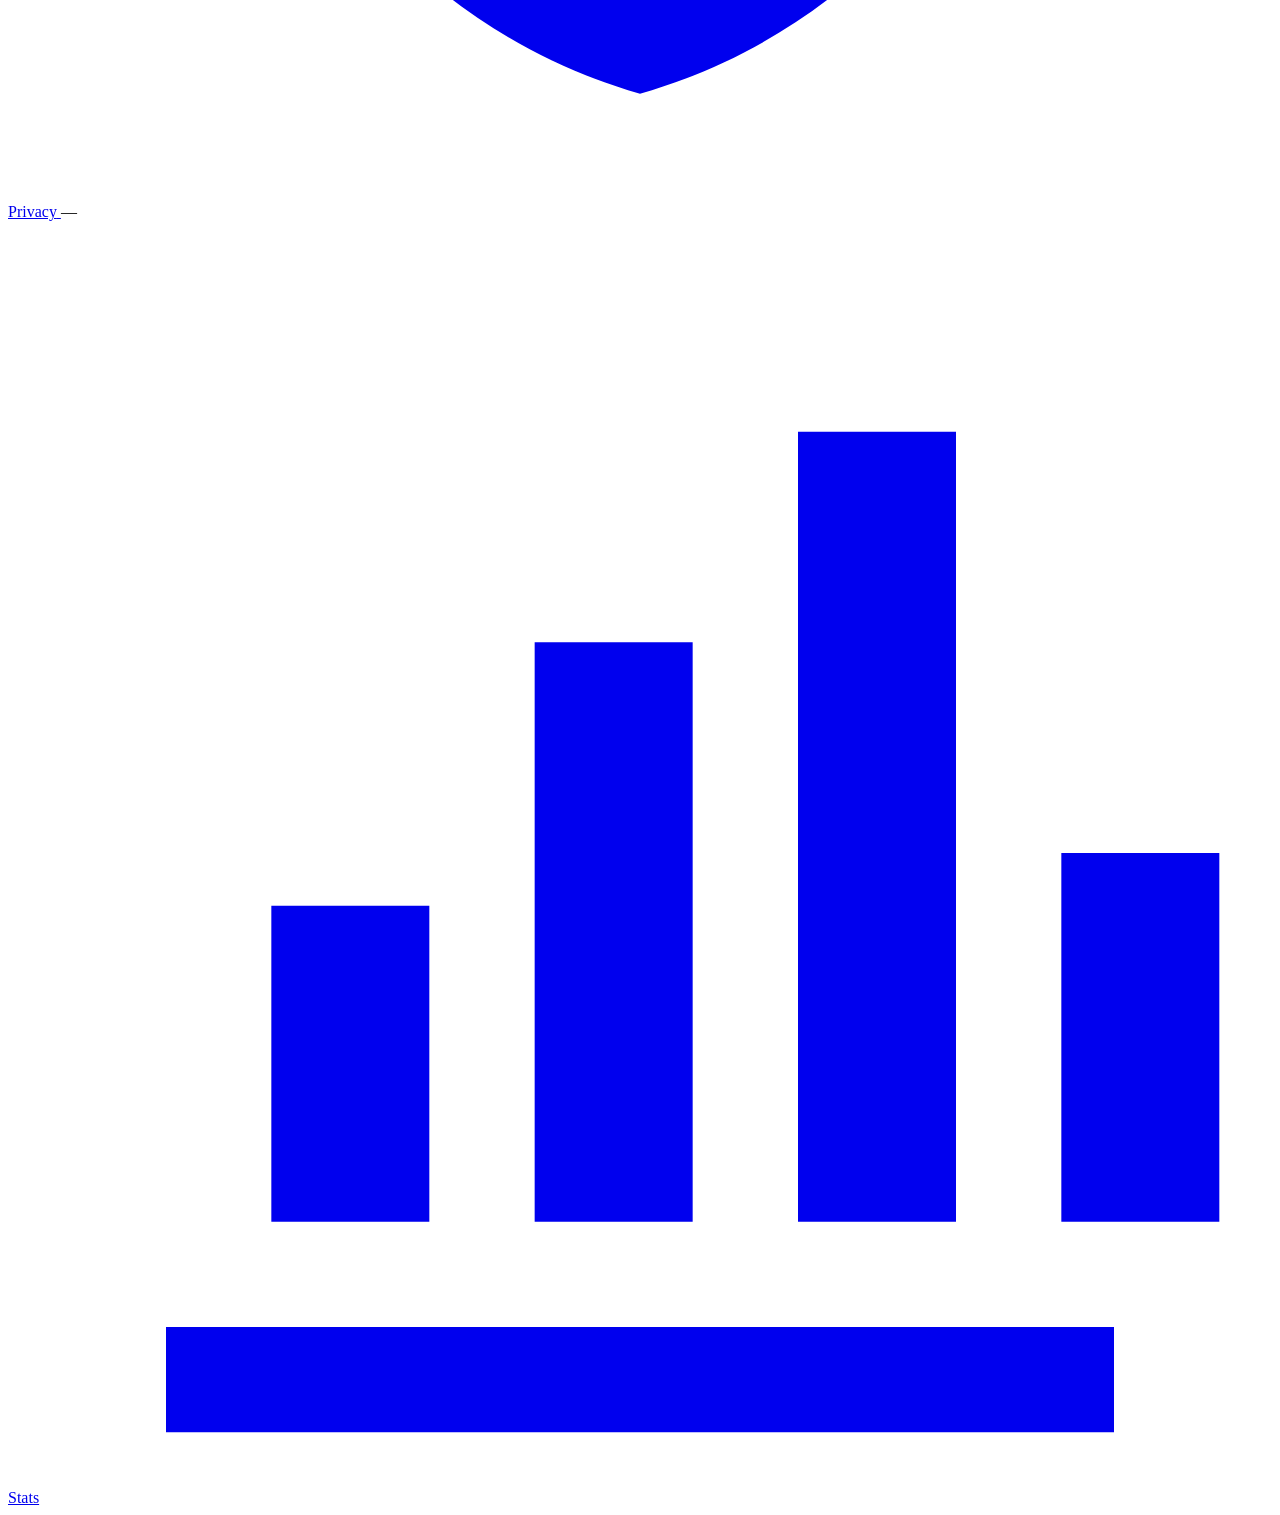
==== commit 7b1ac24c: "Site header polish: BMC button joins the GitHub star buttons, footer image badge dropped - New "Buy " ====
--- a/frontend/index.html
+++ b/frontend/index.html
@@ -413,6 +413,14 @@
           <span class="gh-star-name">Helios-Lidar</span>
           <span class="gh-star-count" data-loading="true">—</span>
         </a>
+        <!--  Buy Me a Coffee CTA, styled to match the GitHub star
+              buttons so the row reads as a coherent "support the
+              project" cluster. Replaces the shields.io image badge
+              that used to sit in the footer.                       -->
+        <a class="gh-star-btn bmc-btn" href="https://www.buymeacoffee.com/reikanysora" target="_blank" rel="noopener" aria-label="Buy me a coffee">
+          <svg viewBox="0 0 24 24" aria-hidden="true" focusable="false"><path fill="currentColor" d="M5 8h11a3 3 0 0 1 0 6h-1.07A5 5 0 0 1 10 18H8a5 5 0 0 1-5-5V8h2zm11 4a1 1 0 0 0 0-2h-1v2h1zM7 4a1 1 0 0 1 1 1v1H6V5a1 1 0 0 1 1-1zm4 0a1 1 0 0 1 1 1v1h-2V5a1 1 0 0 1 1-1zm-9 17h16v2H2v-2z"/></svg>
+          <span class="gh-star-name" data-i18n="bmcLabel">Buy me a coffee</span>
+        </a>
       </div>
       <p class="credits" data-i18n="credits">
         The bring-your-own local-nDSM provider in the Helios card and the
@@ -457,11 +465,6 @@
         <svg class="footer-link-icon" viewBox="0 0 24 24" aria-hidden="true" focusable="false"><path fill="currentColor" d="M3 21h18v2H3v-2zm2-8h3v6H5v-6zm5-5h3v11h-3V8zm5-4h3v15h-3V4zm5 8h3v7h-3v-7z"/></svg>
         <span data-i18n="footerStats">Stats</span>
       </a>
-      <div class="bmc-row">
-        <a href="https://www.buymeacoffee.com/reikanysora" target="_blank" rel="noopener">
-          <img src="https://img.shields.io/badge/Buy%20Me%20a%20Coffee-Donate-orange?style=flat-square&logo=buy-me-a-coffee" alt="Buy Me a Coffee">
-        </a>
-      </div>
     </div>
   </footer>
 
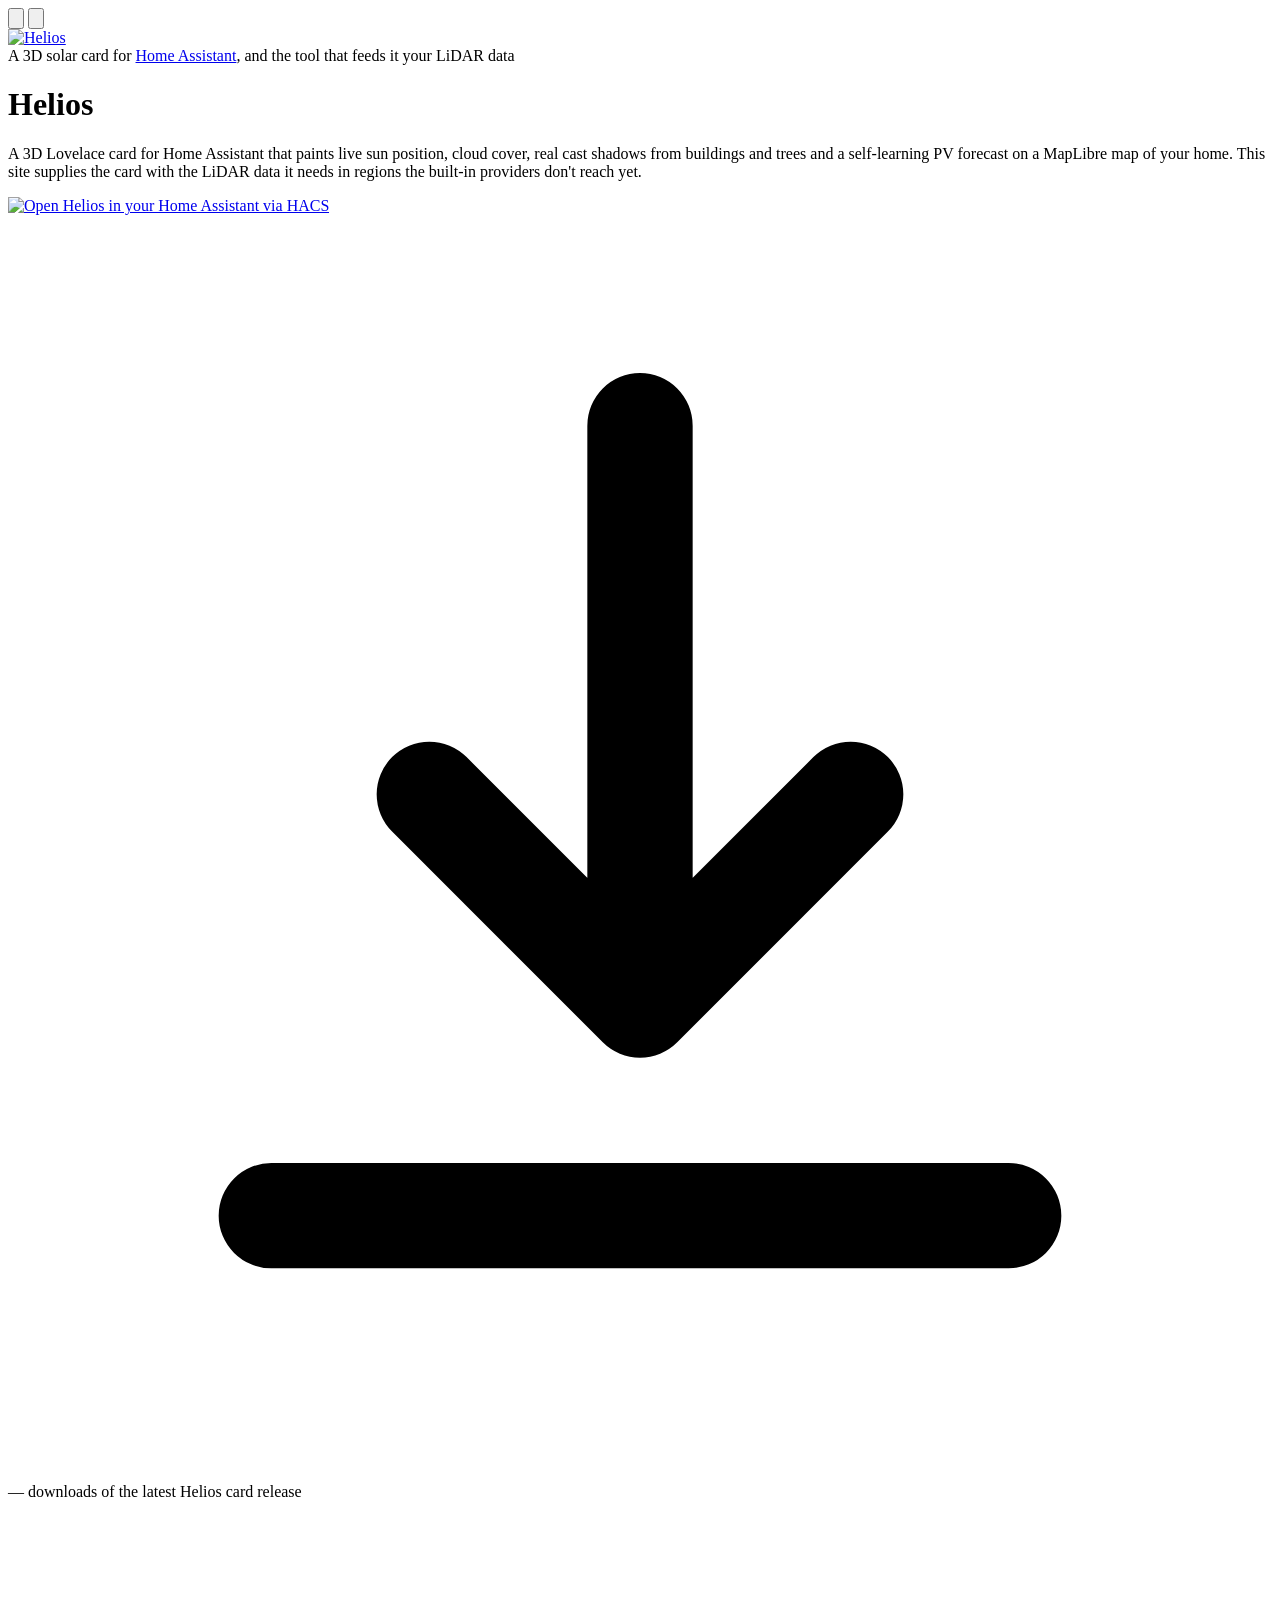
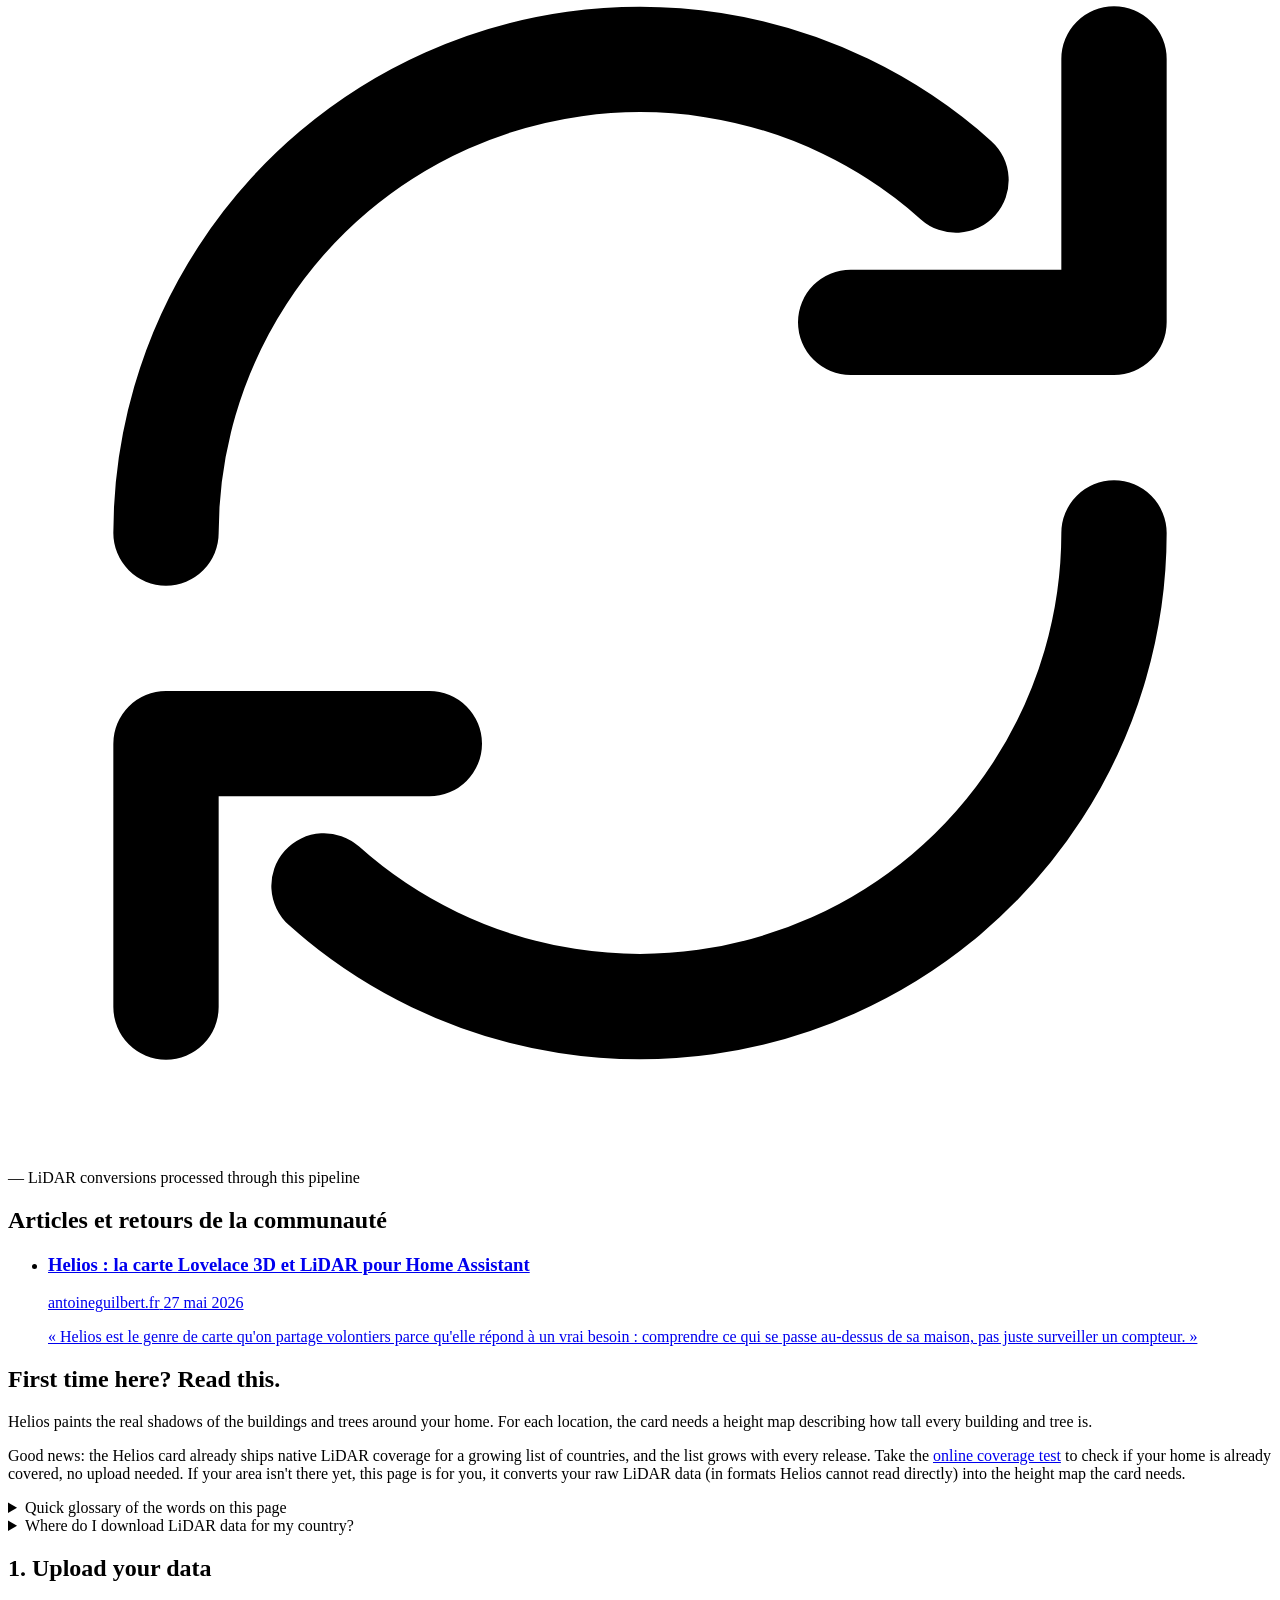
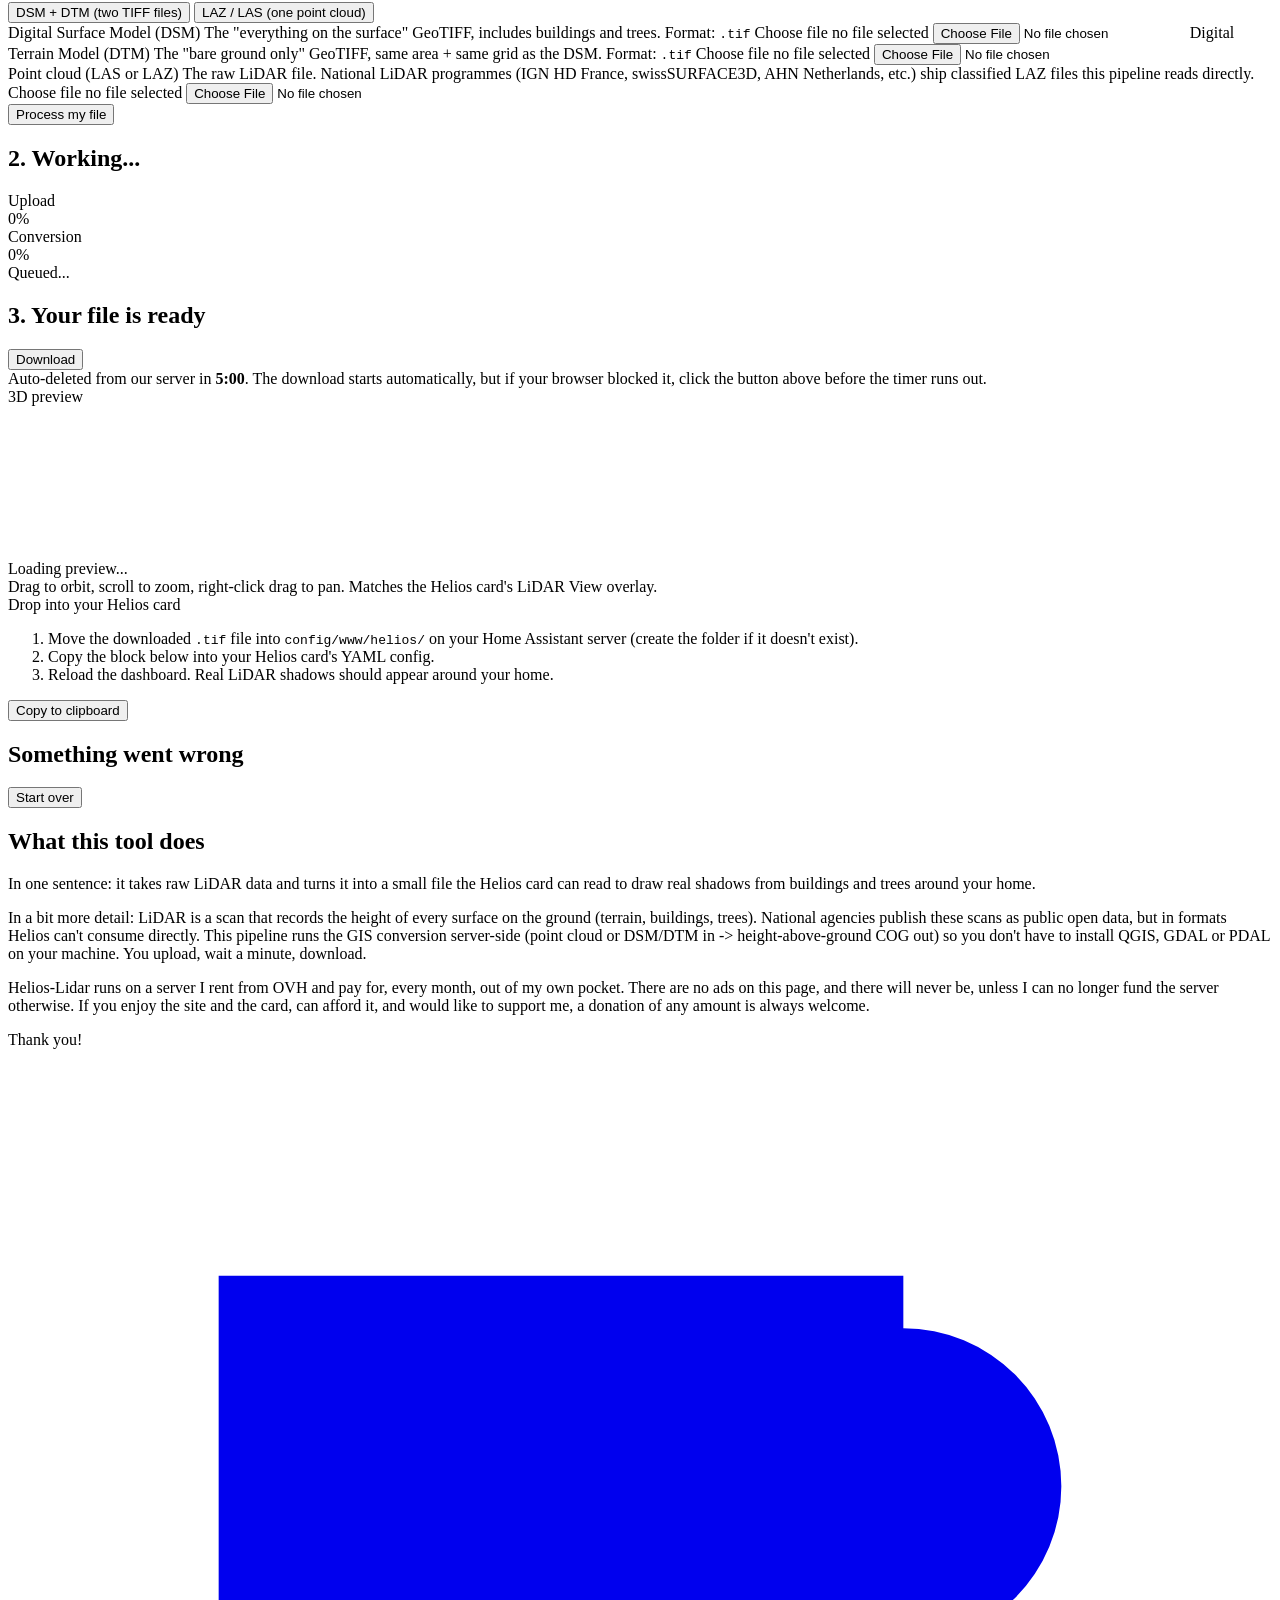
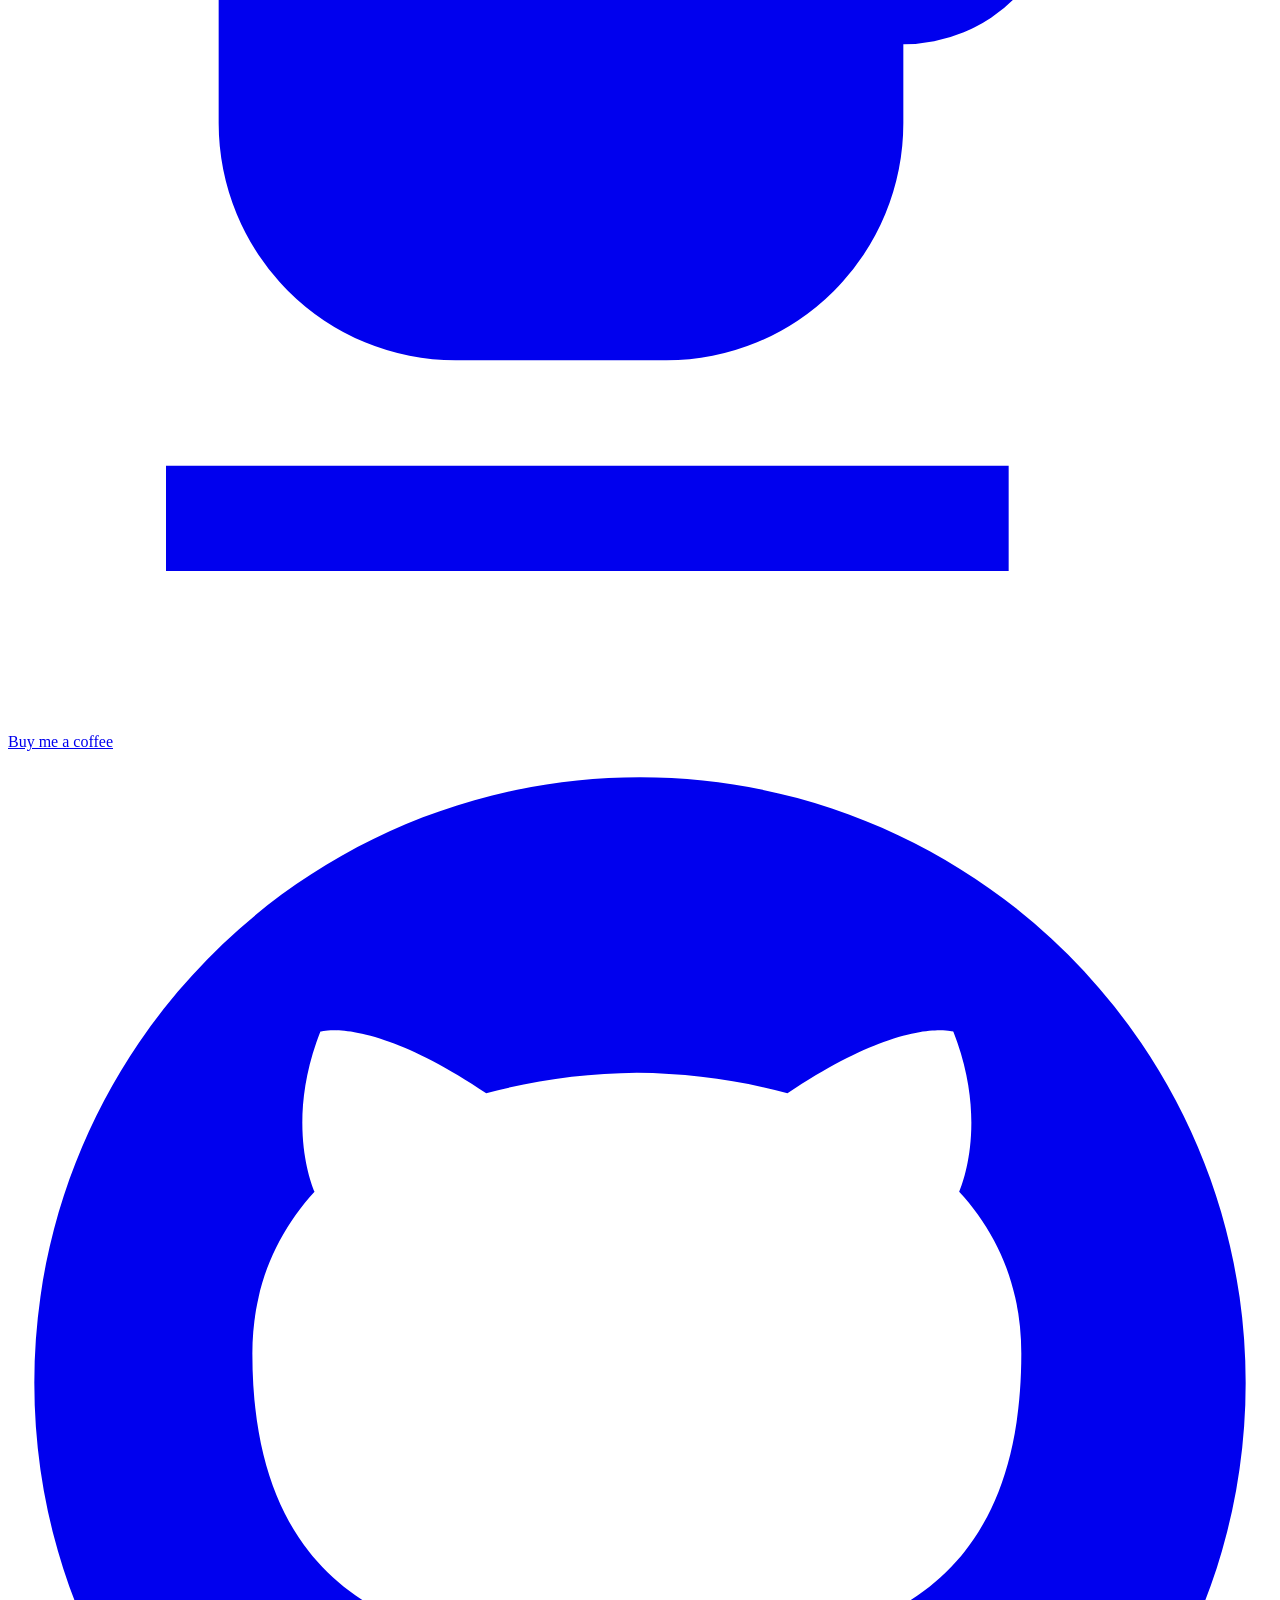
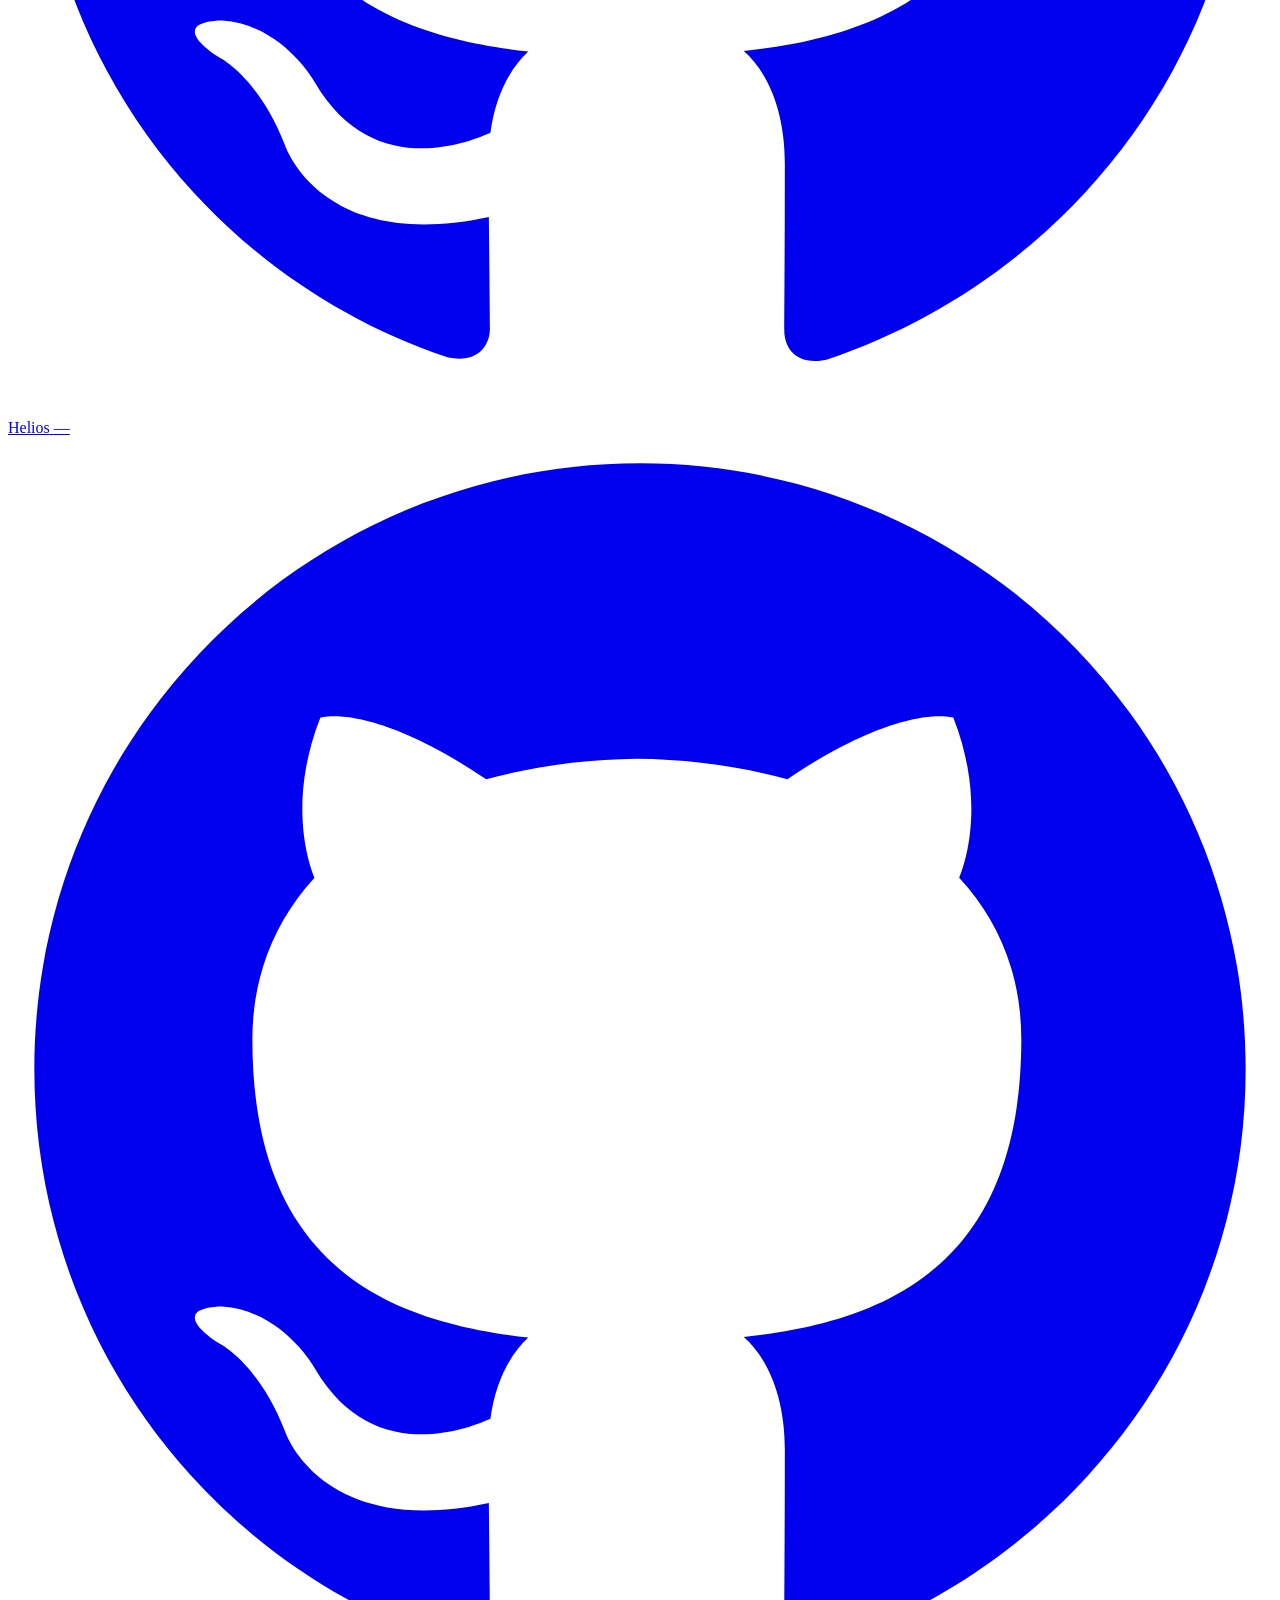
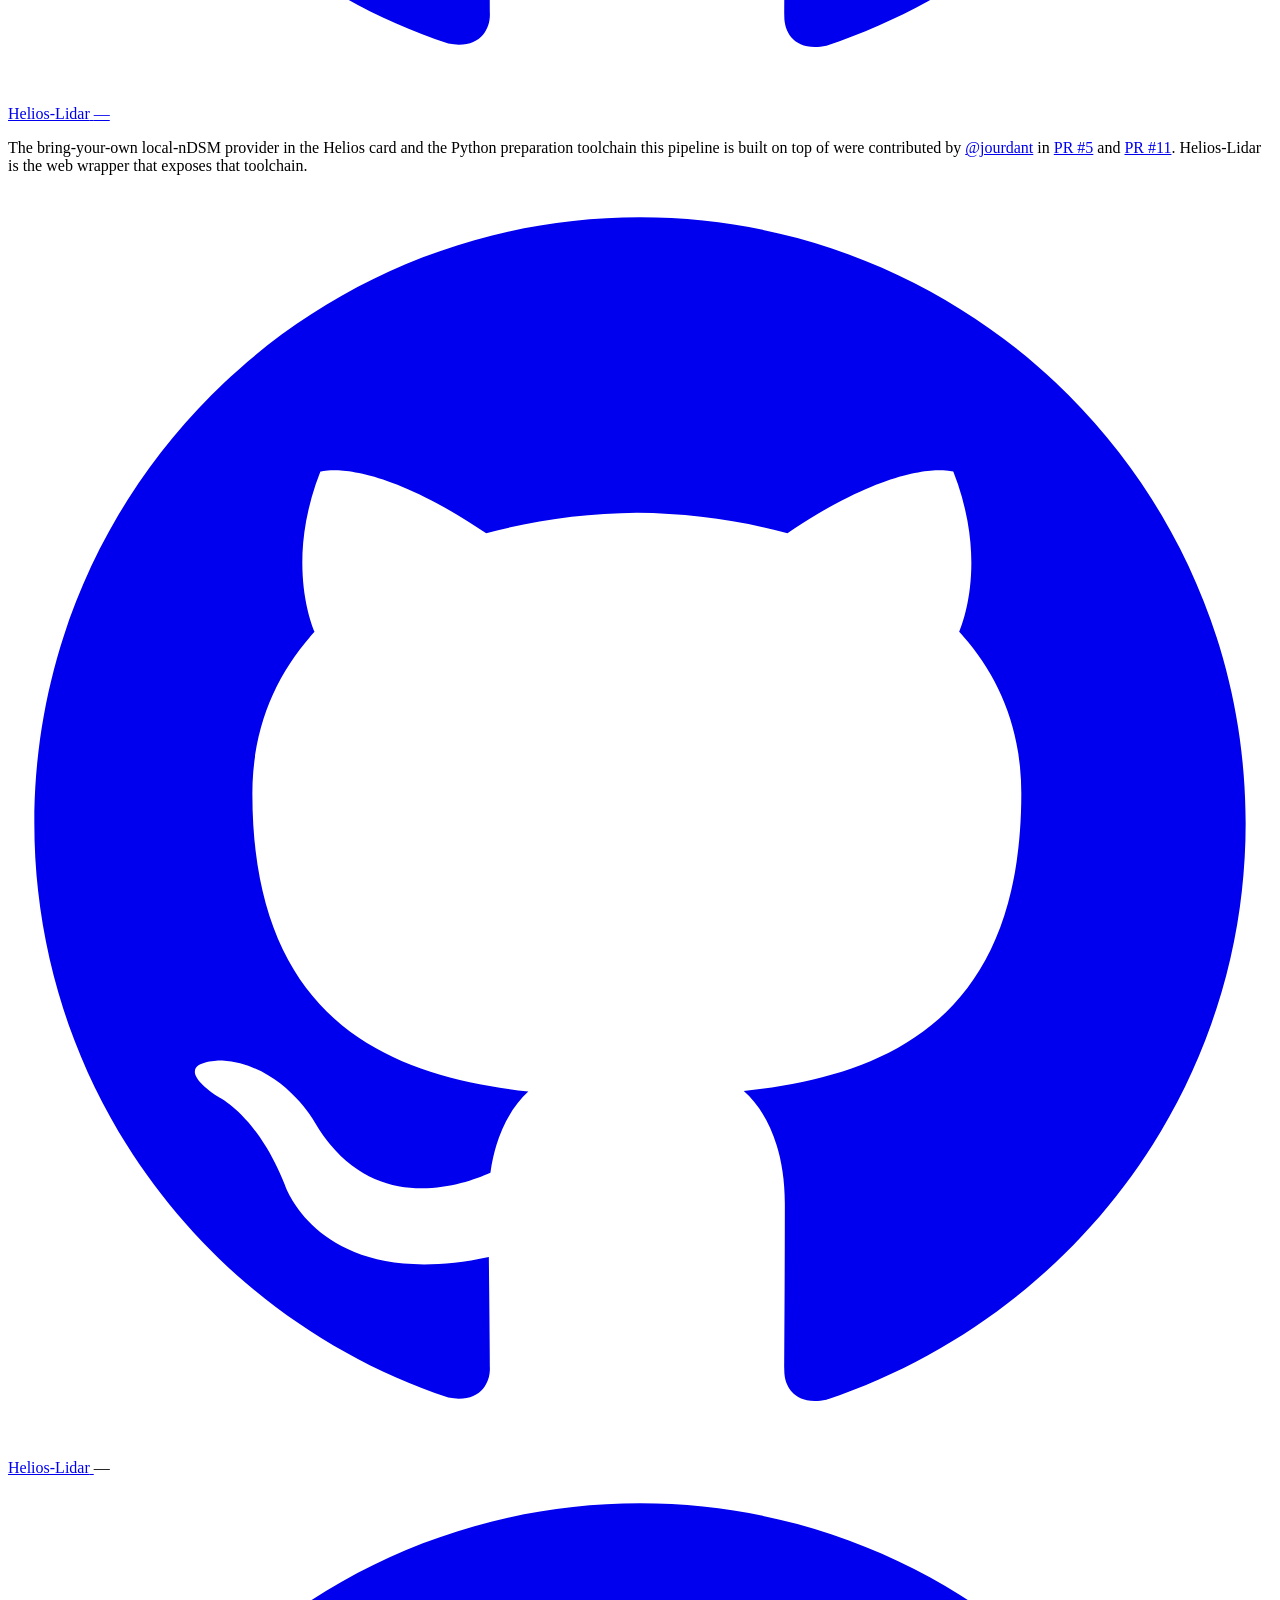
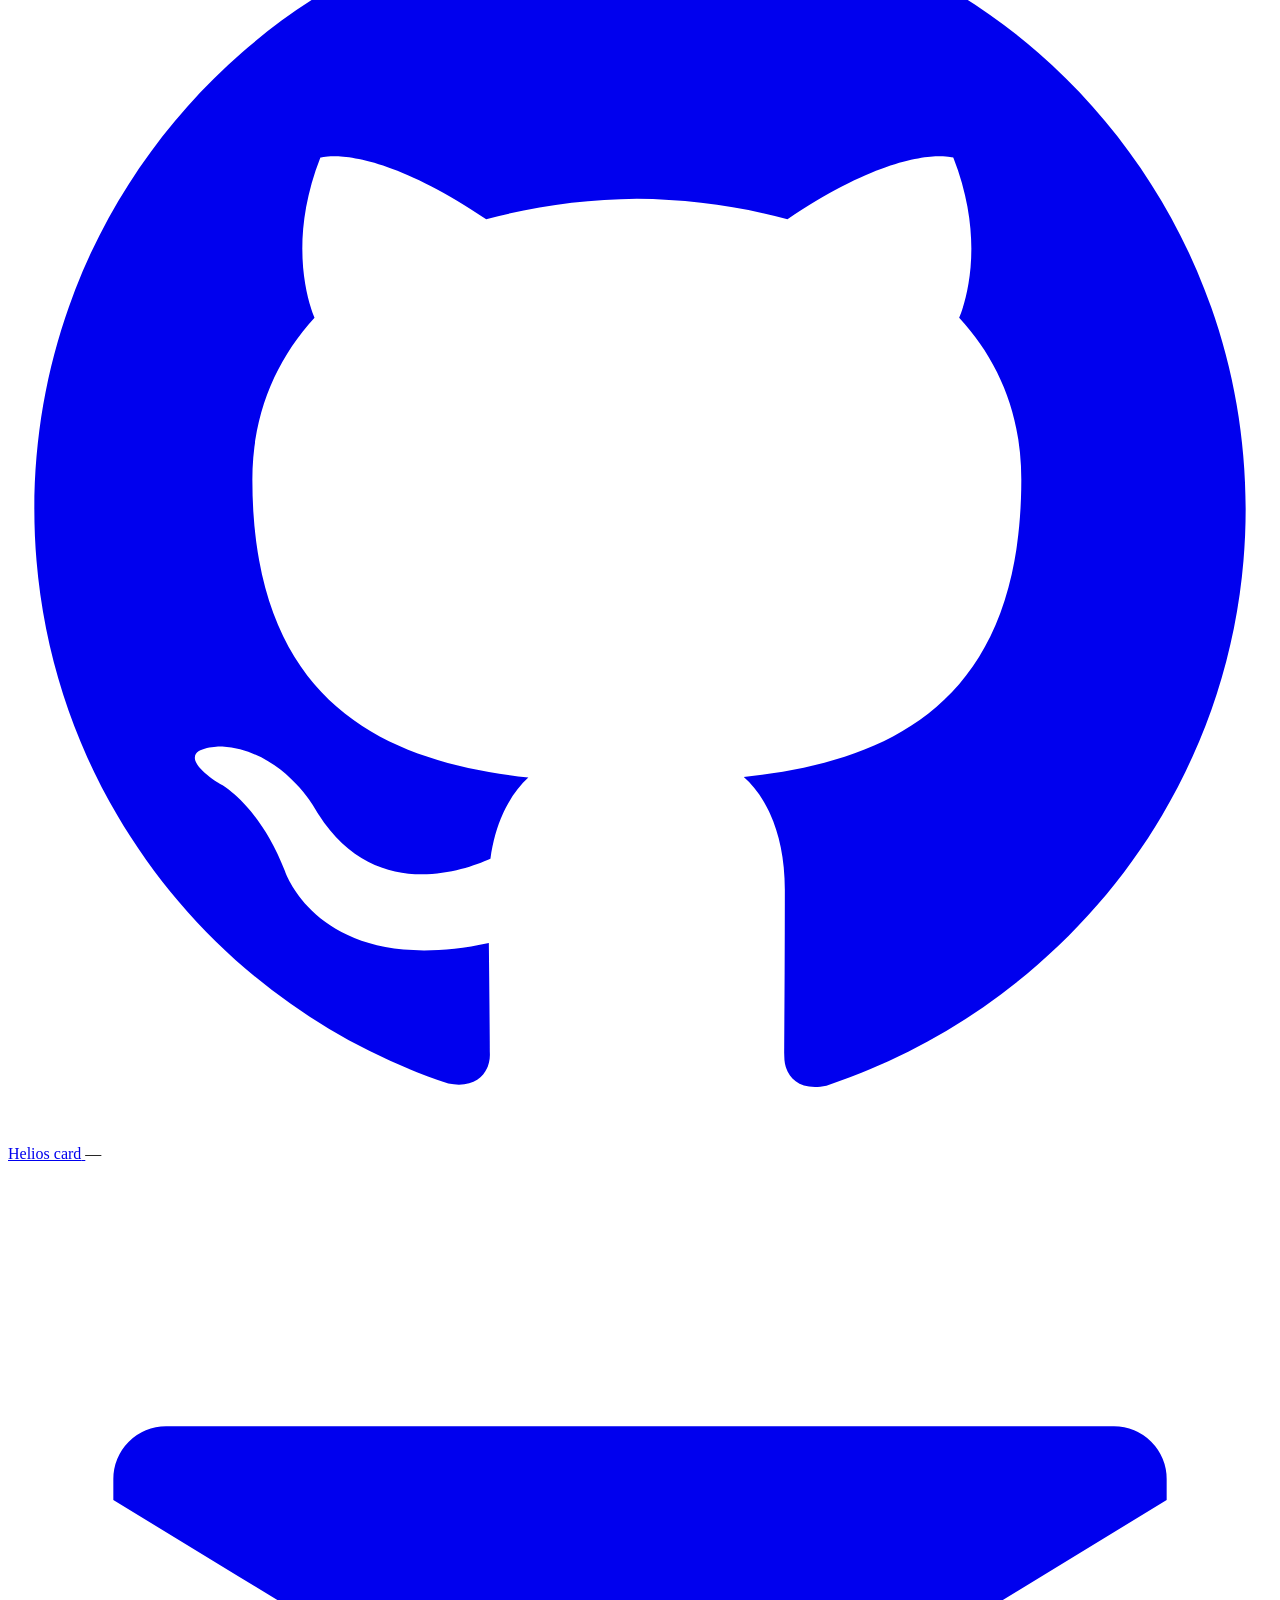
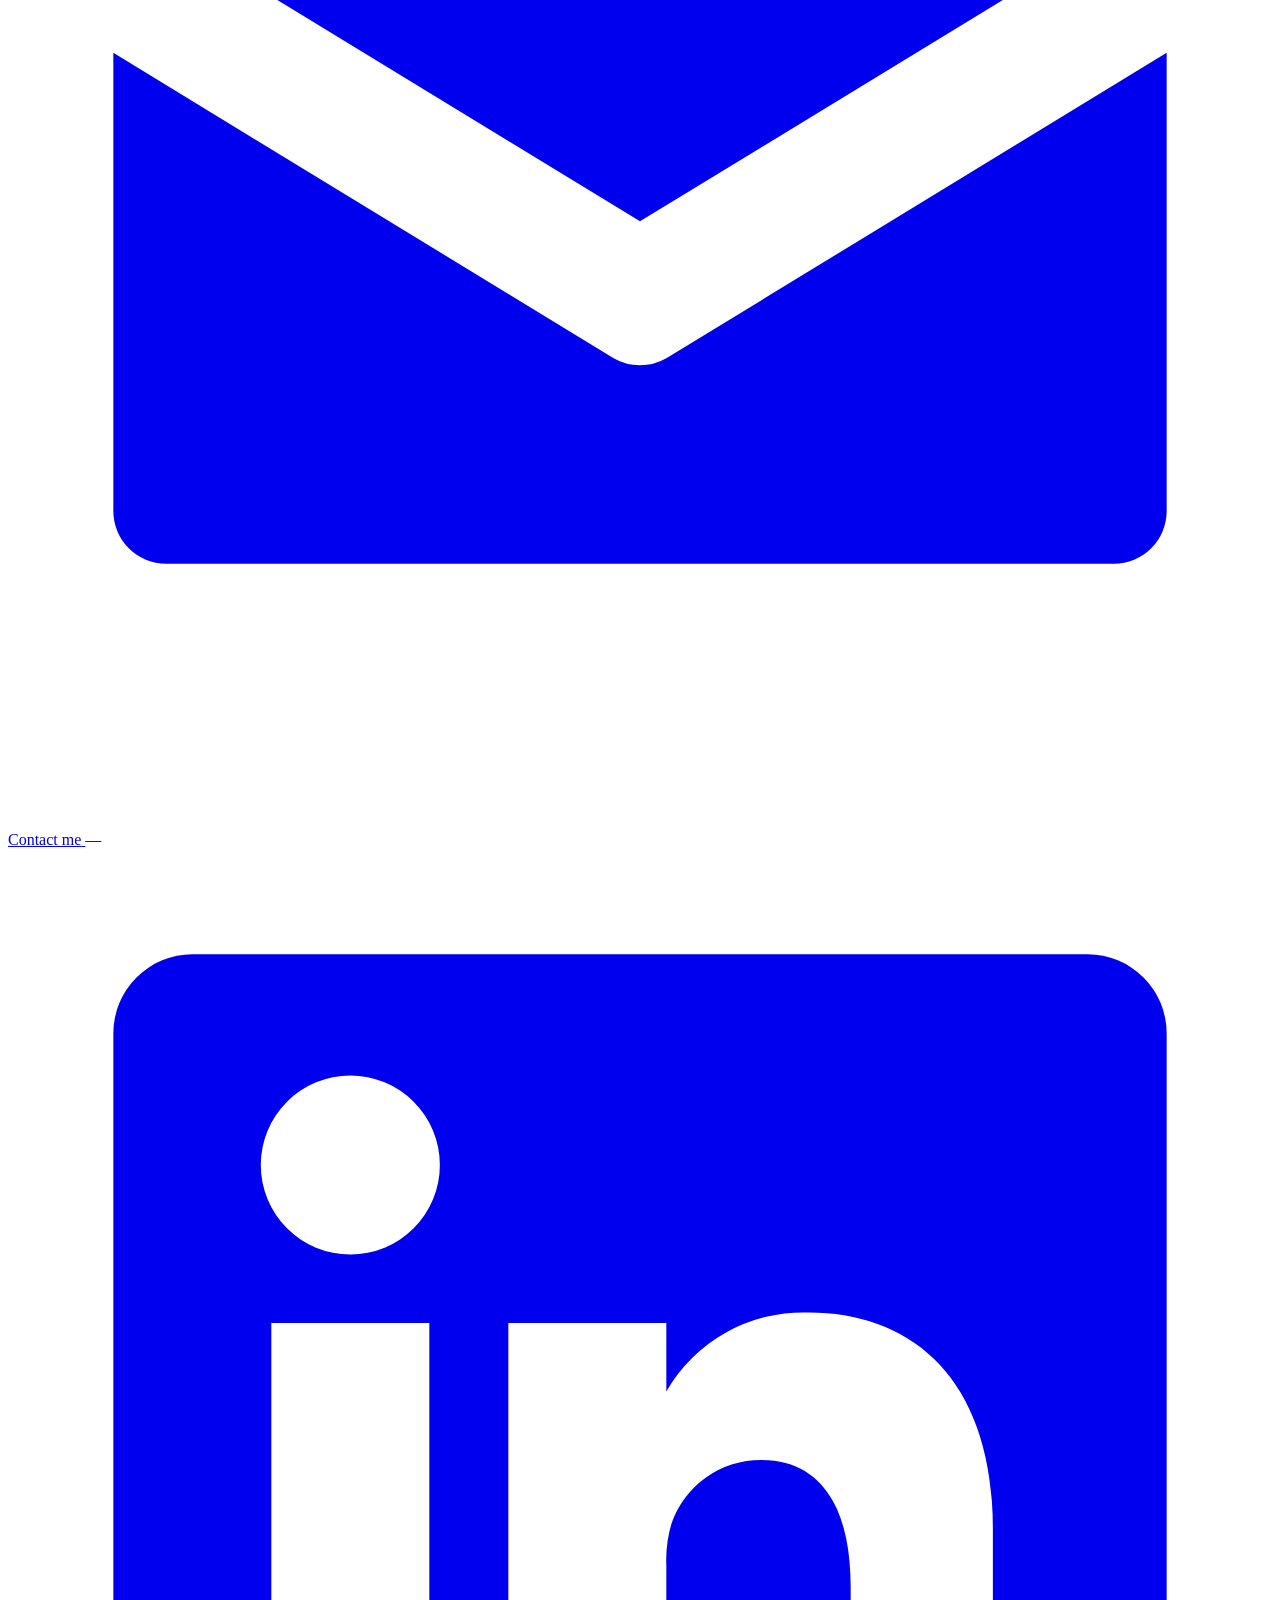
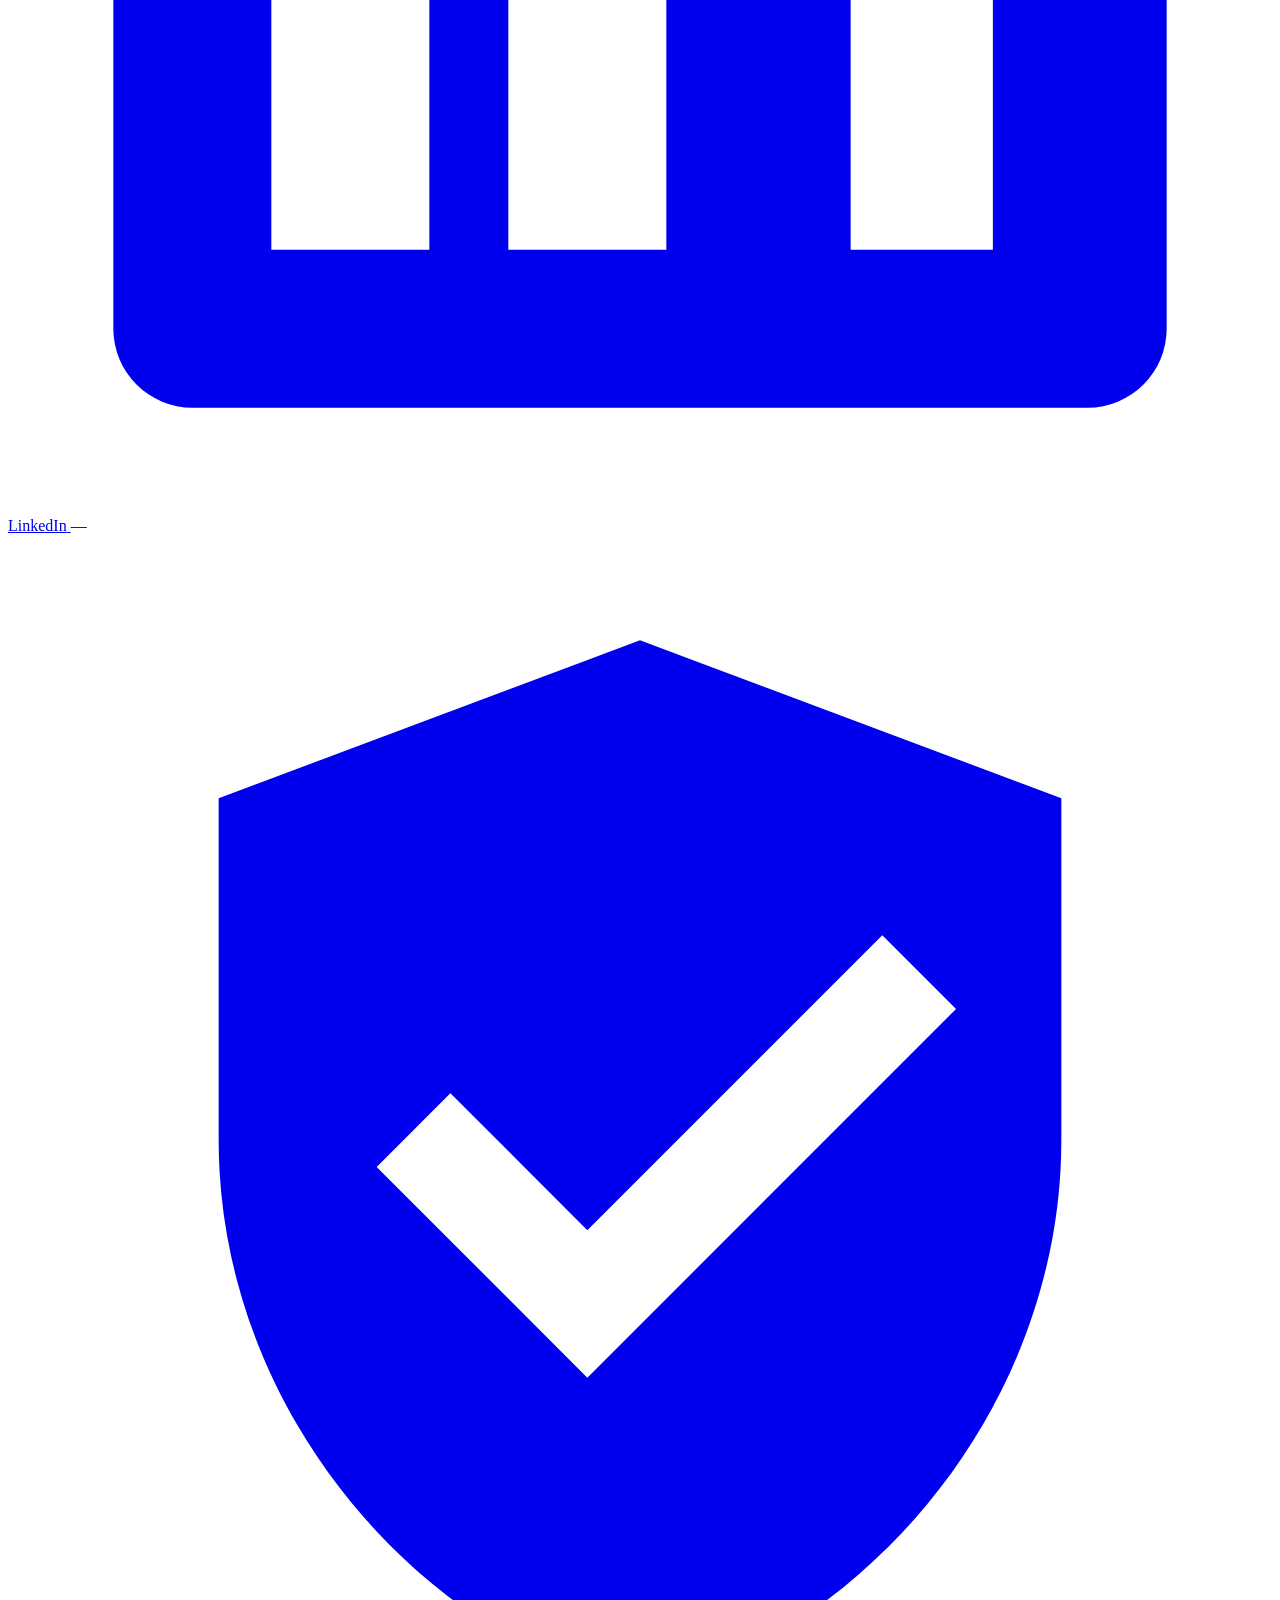
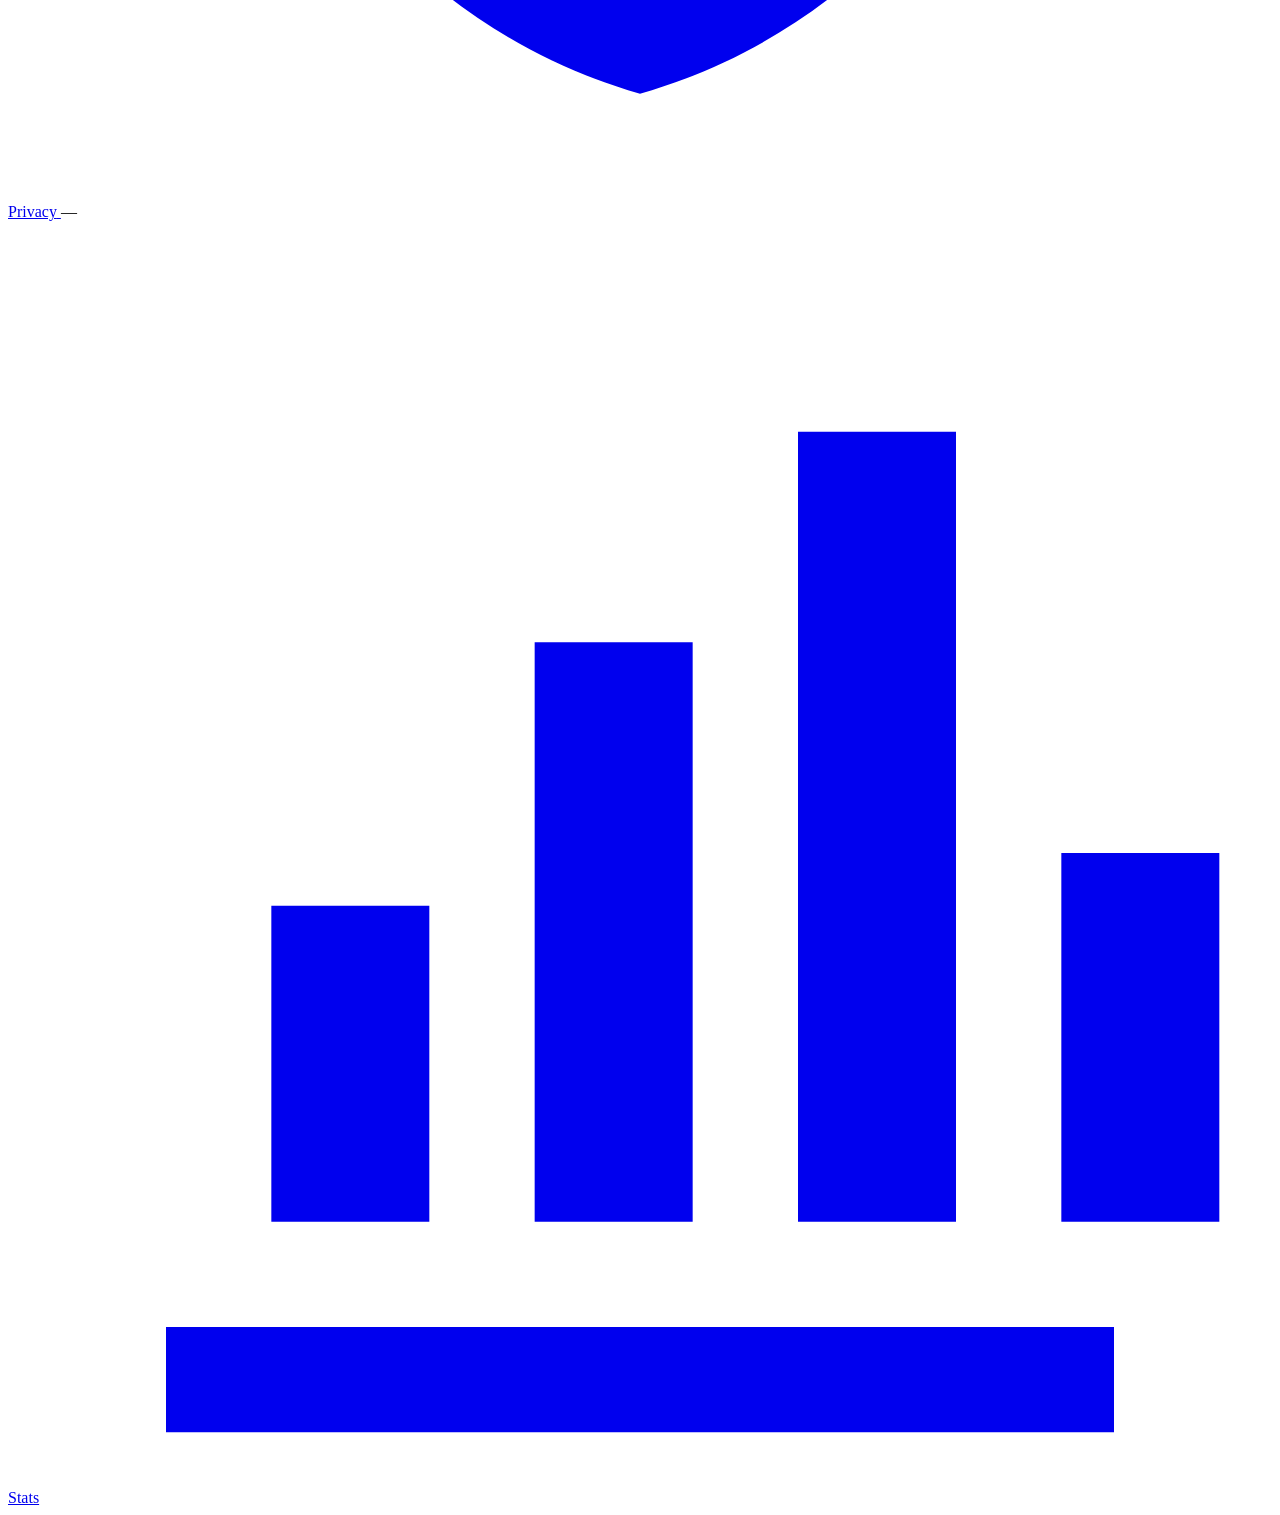
==== commit 70e91bc2: "Site header polish round 2: HACS out of demo card, theme toggle calmer, BMC harmonised with GitHub b" ====
--- a/frontend/index.html
+++ b/frontend/index.html
@@ -80,6 +80,22 @@
       </p>
     </header>
 
+    <!--  "Open in HACS" badge sitting outside any card, immediately
+          below the header lede so the primary install CTA is the
+          first actionable thing a visitor reaches after reading what
+          Helios is. Deep-link via my.home-assistant.io redirect,
+          lands users on their HA's HACS dialog with the Helios repo
+          pre-filled.                                                 -->
+    <div class="hass-cta-row">
+      <a class="hass-open-btn"
+         href="https://my.home-assistant.io/redirect/hacs_repository/?owner=ReikanYsora&amp;repository=Helios&amp;category=plugin"
+         target="_blank"
+         rel="noopener"
+         aria-label="Open the Helios repository in your Home Assistant's HACS">
+        <img src="https://my.home-assistant.io/badges/hacs_repository.svg" alt="Open Helios in your Home Assistant via HACS">
+      </a>
+    </div>
+
     <section class="card" id="about-helios-section">
       <!--  Live demo of the real Helios card running against a
             mocked Home Assistant `hass` object. demo-mount.js
@@ -108,19 +124,6 @@
             </span>
           </div>
         </div>
-      </div>
-      <!--  "Open in HACS" badge at the very bottom of the section,
-            the primary install CTA. Deep-link via my.home-assistant.io
-            redirect, lands users on their HA's HACS dialog with the
-            Helios repo pre-filled.                                  -->
-      <div class="hass-cta-row">
-        <a class="hass-open-btn"
-           href="https://my.home-assistant.io/redirect/hacs_repository/?owner=ReikanYsora&amp;repository=Helios&amp;category=plugin"
-           target="_blank"
-           rel="noopener"
-           aria-label="Open the Helios repository in your Home Assistant's HACS">
-          <img src="https://my.home-assistant.io/badges/hacs_repository.svg" alt="Open Helios in your Home Assistant via HACS">
-        </a>
       </div>
     </section>
 
@@ -403,6 +406,15 @@
             in a new tab where the visitor can hit the Star button
             one click in.                                          -->
       <div class="gh-stars-row" id="gh-stars-row">
+        <!--  Buy Me a Coffee CTA in front of the GitHub repo buttons.
+              Uses the same .gh-star-btn pill so the row reads as one
+              cohesive "support the project" cluster, no orange tint.
+              Solid coffee-mug glyph mirrors the visual weight of the
+              GitHub octocat next to it.                              -->
+        <a class="gh-star-btn" href="https://www.buymeacoffee.com/reikanysora" target="_blank" rel="noopener" aria-label="Buy me a coffee">
+          <svg viewBox="0 0 24 24" aria-hidden="true" focusable="false"><path fill="currentColor" d="M4 4h13v8.5a4.5 4.5 0 0 1-4.5 4.5h-4a4.5 4.5 0 0 1-4.5-4.5V4zm13 2v5a3 3 0 0 0 3-3 3 3 0 0 0-3-3v1zM3 19h16v2H3v-2z"/></svg>
+          <span class="gh-star-name" data-i18n="bmcLabel">Buy me a coffee</span>
+        </a>
         <a class="gh-star-btn" href="https://github.com/ReikanYsora/Helios" target="_blank" rel="noopener" data-gh-repo="ReikanYsora/Helios" aria-label="Star Helios on GitHub">
           <svg viewBox="0 0 24 24" aria-hidden="true" focusable="false"><path fill="currentColor" d="M12 .5C5.65.5.5 5.65.5 12c0 5.08 3.29 9.39 7.86 10.91.58.11.79-.25.79-.55 0-.27-.01-1.17-.02-2.12-3.2.69-3.87-1.36-3.87-1.36-.52-1.33-1.27-1.68-1.27-1.68-1.04-.71.08-.69.08-.69 1.15.08 1.76 1.18 1.76 1.18 1.02 1.74 2.68 1.24 3.33.95.1-.74.4-1.25.72-1.54-2.55-.29-5.24-1.27-5.24-5.66 0-1.25.45-2.27 1.18-3.07-.12-.29-.51-1.46.11-3.04 0 0 .96-.31 3.15 1.17.91-.25 1.89-.38 2.86-.39.97.01 1.95.14 2.86.39 2.19-1.48 3.15-1.17 3.15-1.17.62 1.58.23 2.75.11 3.04.74.8 1.18 1.82 1.18 3.07 0 4.4-2.7 5.37-5.27 5.65.41.36.78 1.06.78 2.14 0 1.55-.01 2.79-.01 3.17 0 .31.21.67.8.55C20.21 21.38 23.5 17.07 23.5 12 23.5 5.65 18.35.5 12 .5z"/></svg>
           <span class="gh-star-name">Helios</span>
@@ -413,14 +425,6 @@
           <span class="gh-star-name">Helios-Lidar</span>
           <span class="gh-star-count" data-loading="true">—</span>
         </a>
-        <!--  Buy Me a Coffee CTA, styled to match the GitHub star
-              buttons so the row reads as a coherent "support the
-              project" cluster. Replaces the shields.io image badge
-              that used to sit in the footer.                       -->
-        <a class="gh-star-btn bmc-btn" href="https://www.buymeacoffee.com/reikanysora" target="_blank" rel="noopener" aria-label="Buy me a coffee">
-          <svg viewBox="0 0 24 24" aria-hidden="true" focusable="false"><path fill="currentColor" d="M5 8h11a3 3 0 0 1 0 6h-1.07A5 5 0 0 1 10 18H8a5 5 0 0 1-5-5V8h2zm11 4a1 1 0 0 0 0-2h-1v2h1zM7 4a1 1 0 0 1 1 1v1H6V5a1 1 0 0 1 1-1zm4 0a1 1 0 0 1 1 1v1h-2V5a1 1 0 0 1 1-1zm-9 17h16v2H2v-2z"/></svg>
-          <span class="gh-star-name" data-i18n="bmcLabel">Buy me a coffee</span>
-        </a>
       </div>
       <p class="credits" data-i18n="credits">
         The bring-your-own local-nDSM provider in the Helios card and the
